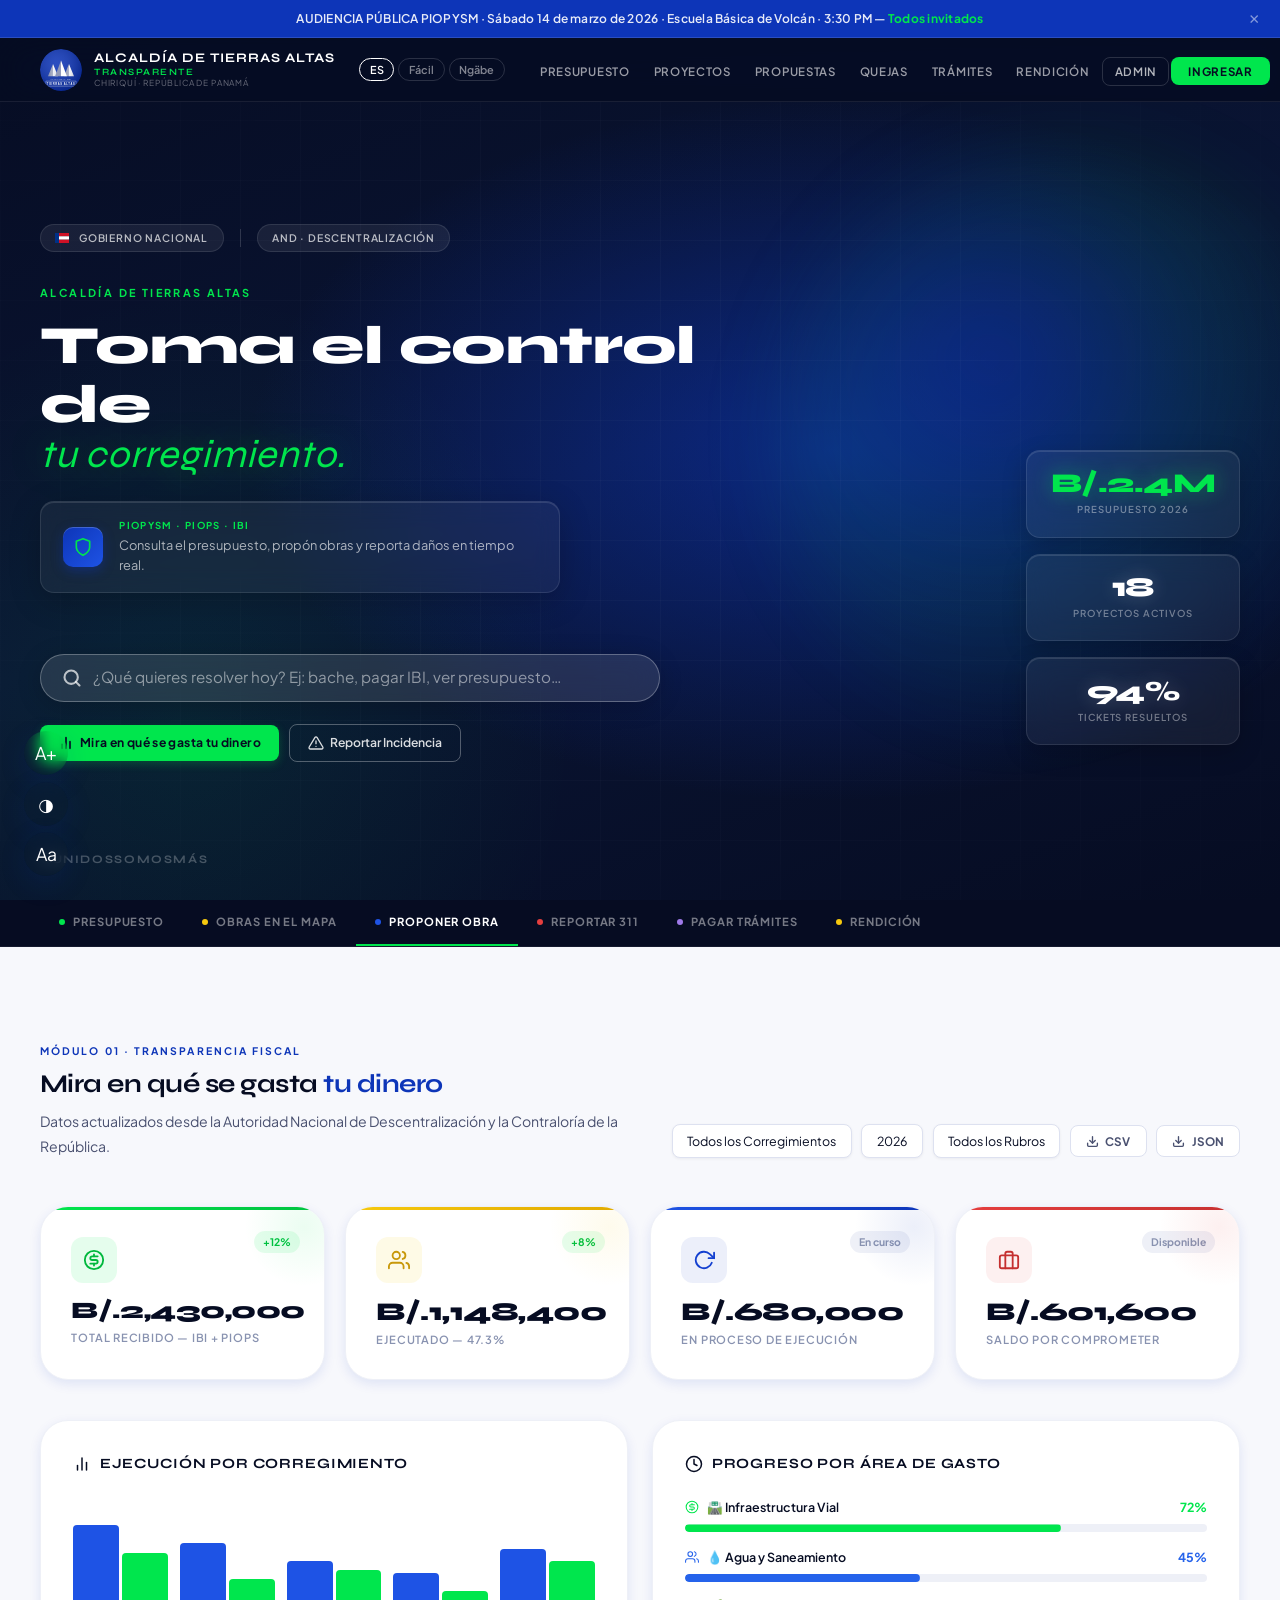
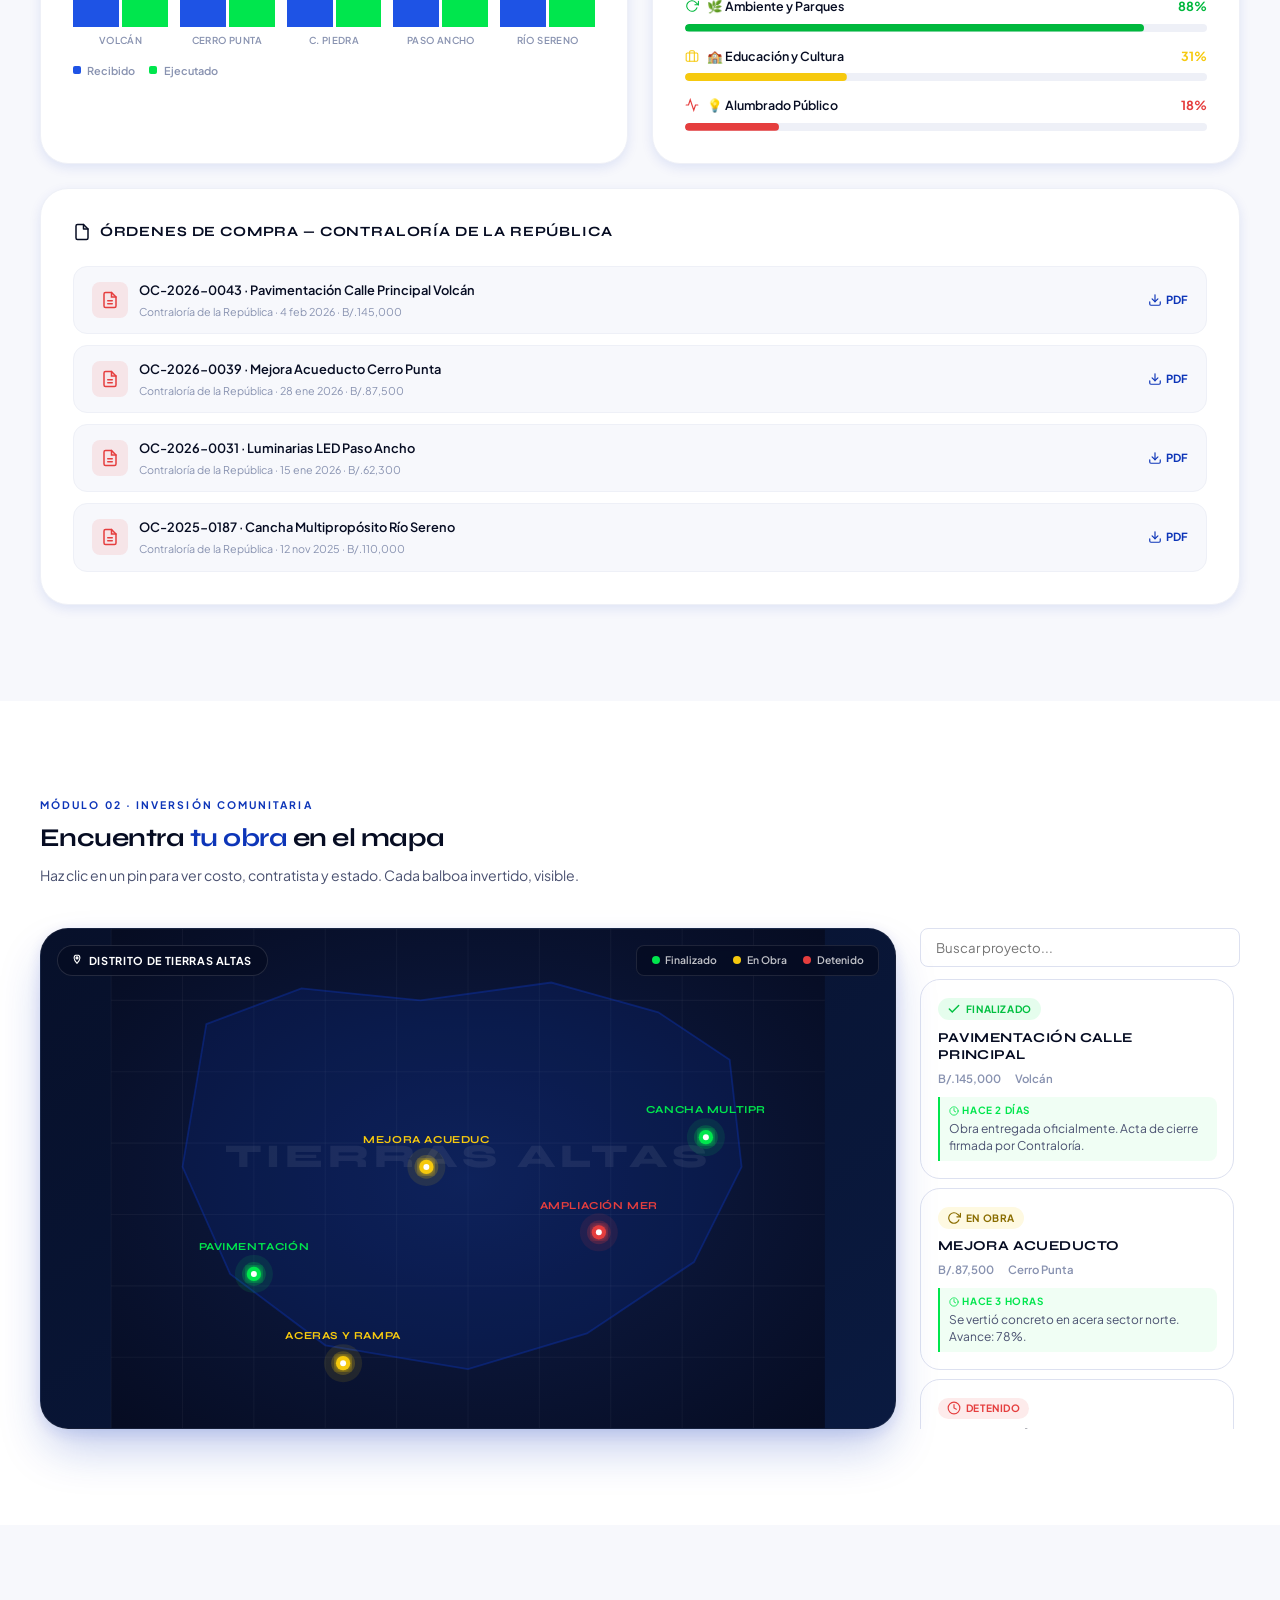
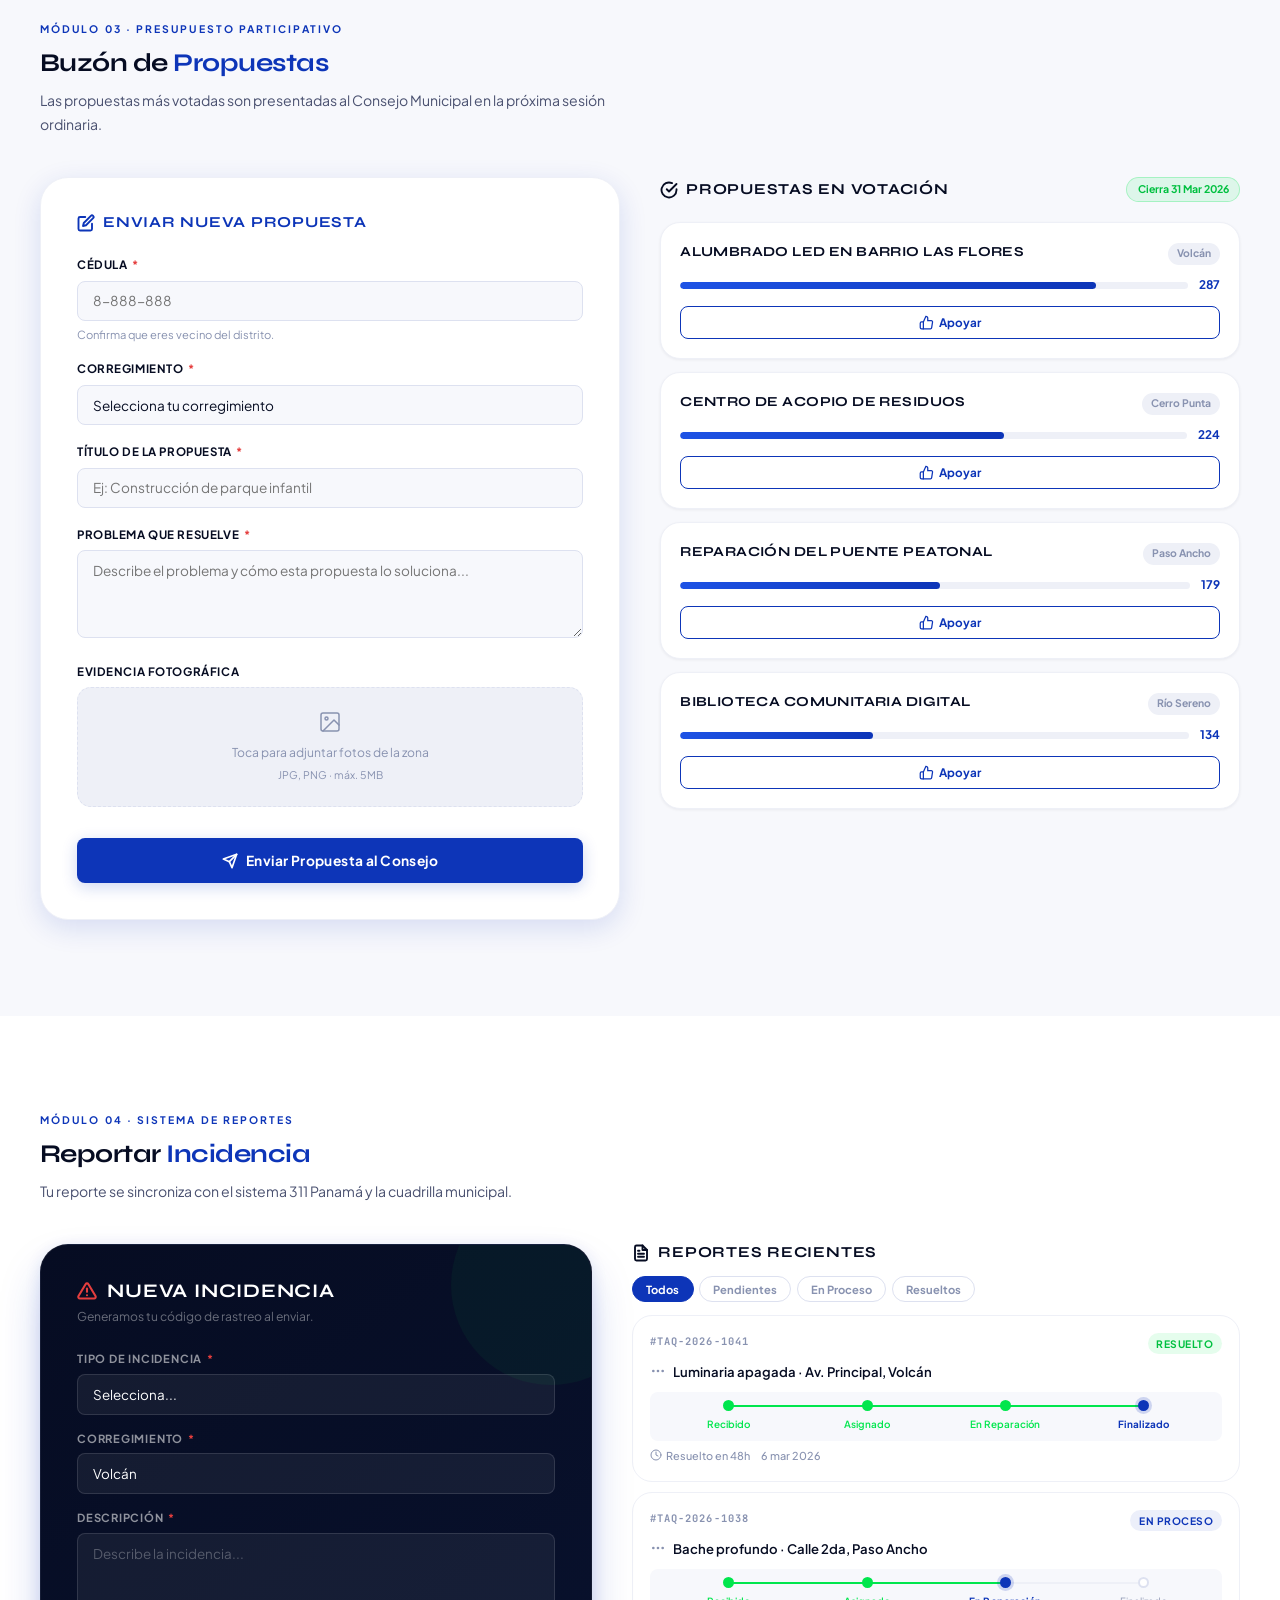
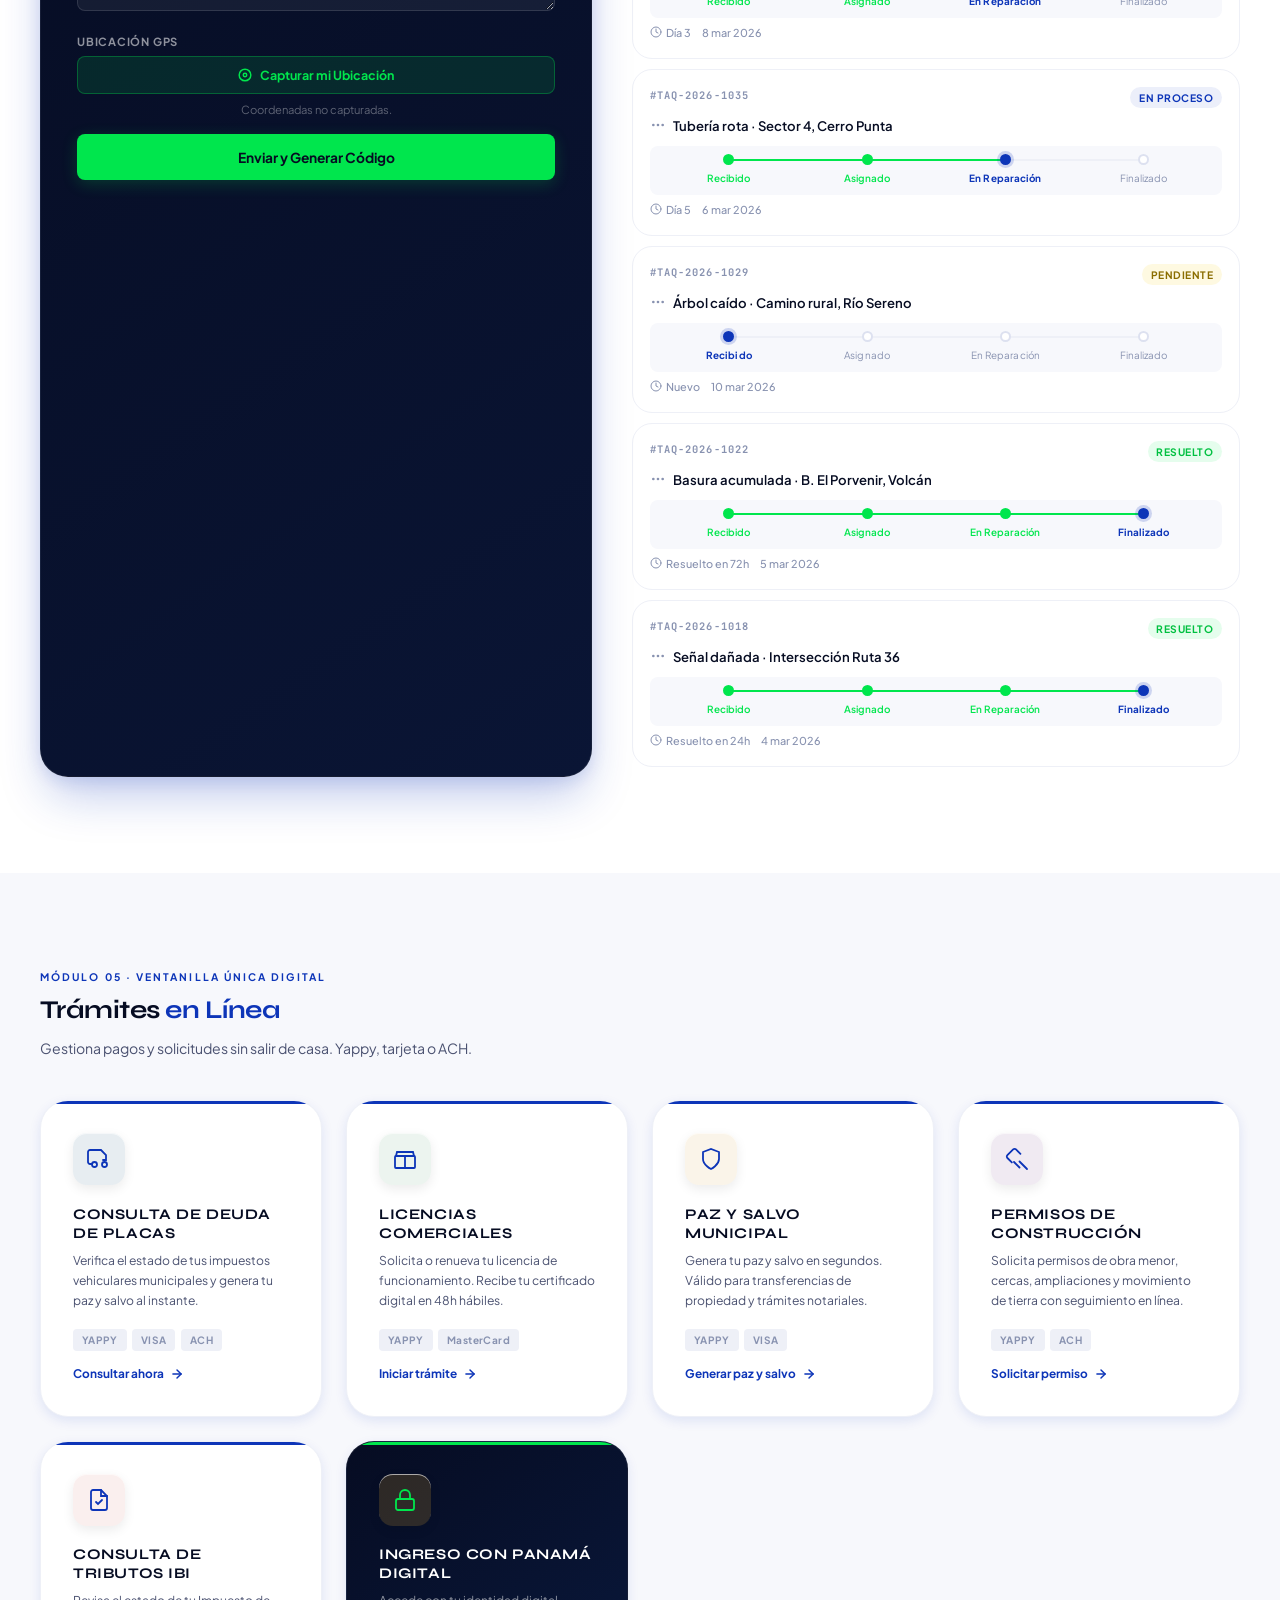
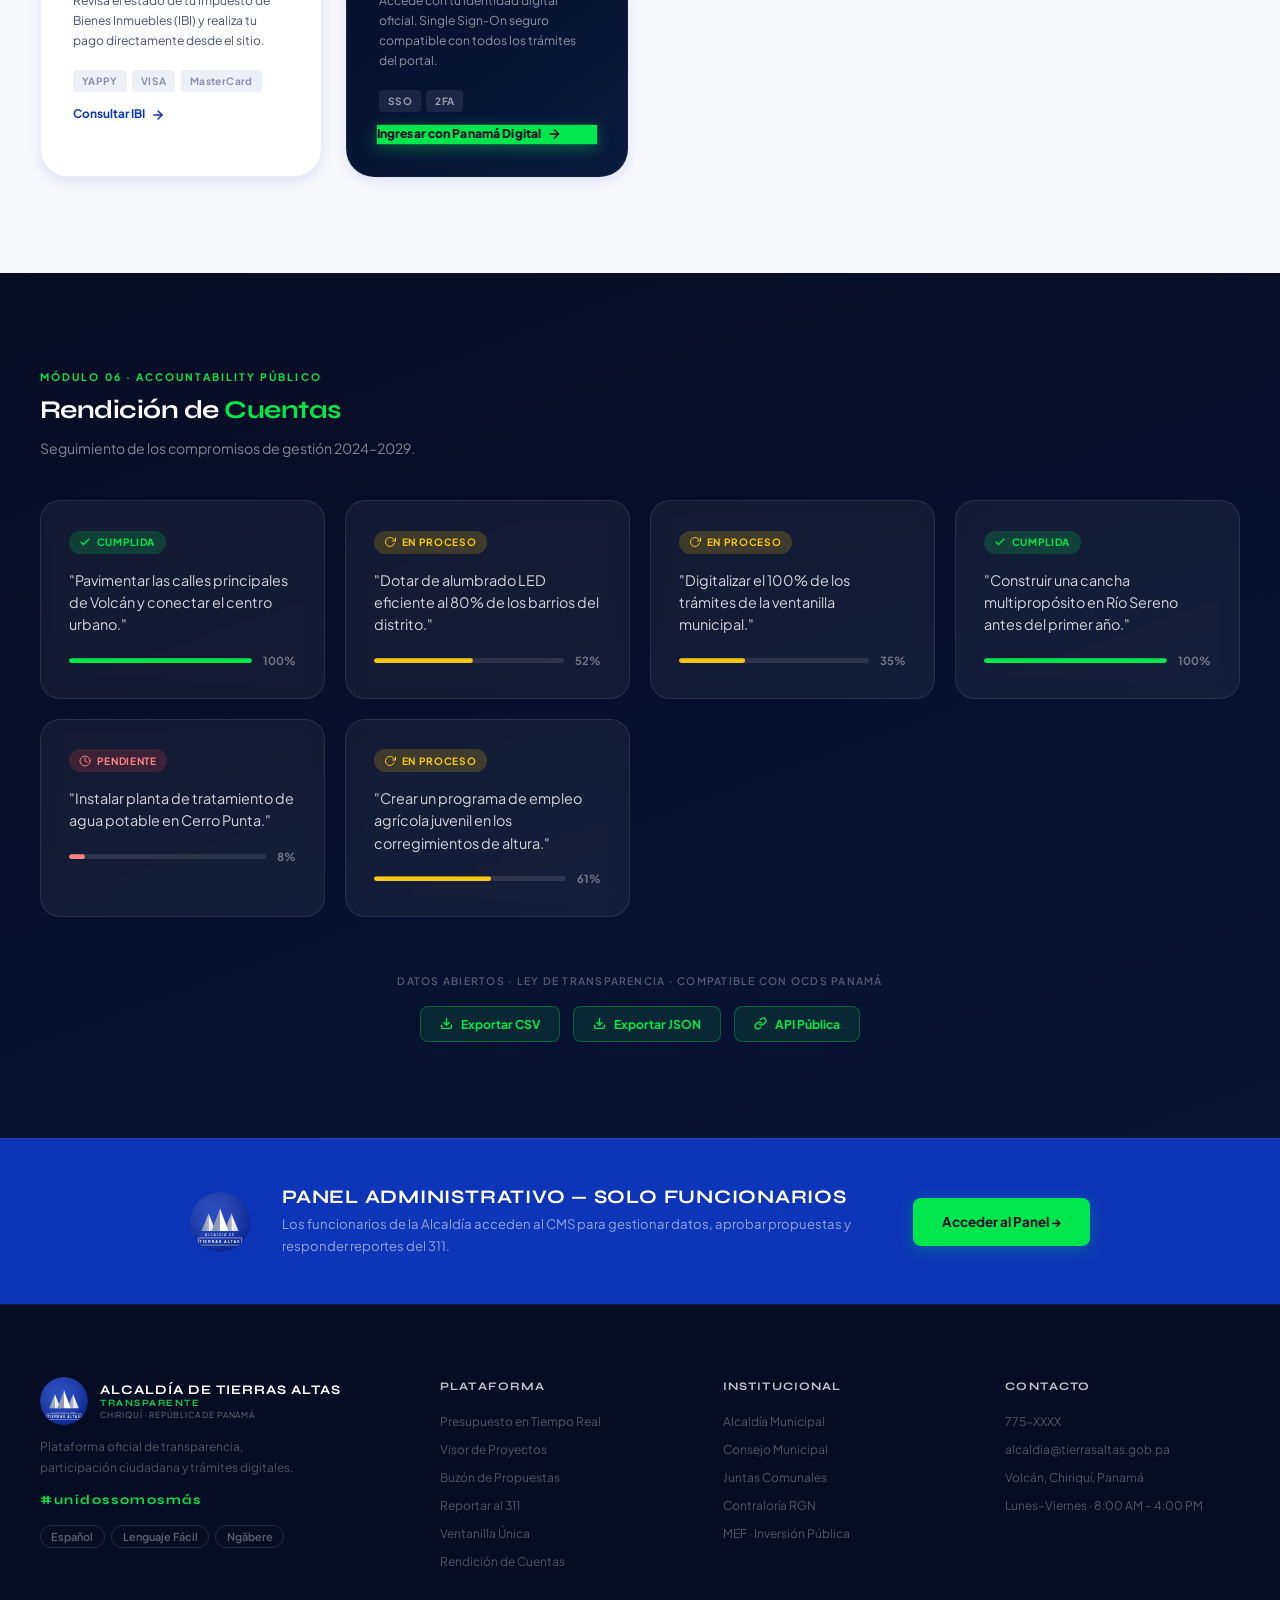
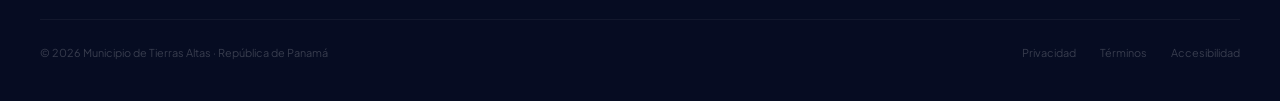
==== index.html @ 1b5d8ed8 "Add files via upload" ====
<!DOCTYPE html>
<html lang="es">
<head>
  <meta charset="UTF-8">
  <meta name="viewport" content="width=device-width, initial-scale=1.0">
  <meta name="description" content="Plataforma oficial de transparencia, participación ciudadana y trámites digitales del Municipio de Tierras Altas, Chiriquí, Panamá.">
  <meta name="theme-color" content="#0d35b8">
  <meta property="og:title" content="Alcaldía de Tierras Altas — Portal Transparente">
  <meta property="og:description" content="Fiscaliza fondos, propone obras, reporta incidencias y gestiona trámites. #unidossomosmás">
  <meta property="og:type" content="website">
  <title>Alcaldía de Tierras Altas · Portal Ciudadano — Chiriquí, Panamá</title>
  <link rel="manifest" href="manifest.json">
  <link rel="icon" href="favicon.svg" type="image/svg+xml">
  <link rel="apple-touch-icon" href="logo.svg">
  <link rel="preconnect" href="https://fonts.googleapis.com">
  <link href="https://fonts.googleapis.com/css2?family=Syne:wght@400;600;700;800&family=Plus+Jakarta+Sans:wght@300;400;500;600;700&family=JetBrains+Mono:wght@400;500&display=swap" rel="stylesheet">
  <link rel="stylesheet" href="css/base.css">
  <link rel="stylesheet" href="css/components.css">
  <link rel="stylesheet" href="css/layout.css">
  <link rel="stylesheet" href="css/accessibility.css">
</head>
<body>

  <a class="skip-link" href="#contenido-principal">Saltar al contenido principal</a>

  <!-- ALERT STRIP -->
  <div class="alert-strip" id="alertStrip" role="alert" aria-live="polite">
    <span>AUDIENCIA PÚBLICA PIOPYSM · Sábado 14 de marzo de 2026 · Escuela Básica de Volcán · 3:30 PM — <strong>Todos invitados</strong></span>
    <button class="alert-close" id="btnAlertClose" aria-label="Cerrar aviso">✕</button>
  </div>

  <!-- NAV -->
  <nav class="nav-principal" role="navigation" aria-label="Navegación principal">
    <a class="nav-logo" href="#" aria-label="Alcaldía de Tierras Altas — Inicio">
      <img src="logo.svg" alt="" width="42" height="42" class="logo-img" aria-hidden="true">
      <div class="nav-nombre">
        Alcaldía de Tierras Altas
        <em>Transparente</em>
        <span>Chiriquí · República de Panamá</span>
      </div>
    </a>

    <div class="lang-selector" role="group" aria-label="Idioma">
      <button class="lang-btn active" data-lang="es" aria-pressed="true">ES</button>
      <button class="lang-btn" data-lang="simple" aria-pressed="false">Fácil</button>
      <button class="lang-btn" data-lang="ngabe" aria-pressed="false">Ngäbe</button>
    </div>

    <ul class="nav-links" role="list">
      <li><a href="#fiscalizacion">Presupuesto</a></li>
      <li><a href="#proyectos">Proyectos</a></li>
      <li><a href="#propuestas">Propuestas</a></li>
      <li><a href="#quejas">Quejas</a></li>
      <li><a href="#tramites">Trámites</a></li>
      <li><a href="#rendicion">Rendición</a></li>
      <li><a href="admin/index.html" class="nav-admin" target="_blank">Admin</a></li>
      <li><a href="#" class="nav-cta" id="btnOpenLogin">Ingresar</a></li>
    </ul>

    <button class="nav-hamburger" id="btnHamburger" aria-label="Menú" aria-expanded="false">
      <span></span><span></span><span></span>
    </button>
  </nav>

  <!-- MOBILE MENU -->
  <div class="mobile-menu" id="mobileMenu" aria-hidden="true">
    <a href="#fiscalizacion" class="mobile-menu-link">Presupuesto</a>
    <a href="#proyectos" class="mobile-menu-link">Proyectos</a>
    <a href="#propuestas" class="mobile-menu-link">Propuestas</a>
    <a href="#quejas" class="mobile-menu-link">Quejas 311</a>
    <a href="#tramites" class="mobile-menu-link">Trámites</a>
    <a href="#rendicion" class="mobile-menu-link">Rendición</a>
    <a href="admin/index.html" target="_blank">Panel Admin</a>
    <div class="mobile-lang">
      <button data-lang="es">Español</button>
      <button data-lang="simple">Fácil</button>
      <button data-lang="ngabe">Ngäbere</button>
    </div>
  </div>

  <!-- HERO -->
  <section class="hero" id="inicio" aria-labelledby="hero-titulo">
    <div class="hero-bg-gradient" aria-hidden="true"></div>
    <div class="hero-orb" aria-hidden="true"></div>
    <div class="hero-grid-lines" aria-hidden="true"></div>

    <div class="hero-content" id="contenido-principal">
      <!-- Institutional chips -->
      <div class="hero-inst-bar" aria-label="Identificación institucional">
        <div class="inst-chip">
          <svg width="14" height="10" viewBox="0 0 14 10" aria-hidden="true">
            <rect width="14" height="3.3" fill="#CE1126"/>
            <rect y="3.3" width="14" height="3.4" fill="#fff"/>
            <rect y="6.7" width="14" height="3.3" fill="#CE1126"/>
            <rect width="4" height="10" fill="#003087"/>
          </svg>
          Gobierno Nacional
        </div>
        <div class="inst-sep" aria-hidden="true"></div>
        <div class="inst-chip">AND · Descentralización</div>
      </div>

      <div class="hero-eyebrow" data-i18n="badge">Alcaldía de Tierras Altas</div>

      <h1 id="hero-titulo">
        Toma el control de
        <span class="line-accent" data-i18n="hero_title_2">tu corregimiento.</span>
      </h1>

      <!-- PIOPYSM badge 3D -->
      <div class="hero-badge-box">
        <div class="badge-icon-3d" aria-hidden="true">
          <svg width="20" height="20" viewBox="0 0 24 24" fill="none" stroke="#00e64d" stroke-width="2" stroke-linecap="round" stroke-linejoin="round">
            <path d="M12 22s8-4 8-10V5l-8-3-8 3v7c0 6 8 10 8 10z"/>
          </svg>
        </div>
        <div>
          <div class="badge-text-label">PIOPYSM · PIOPS · IBI</div>
          <div class="badge-text-desc" data-i18n="hero_sub">Consulta el presupuesto, propón obras y reporta daños en tiempo real.</div>
        </div>
      </div>

      <!-- BUSCADOR CENTRAL -->
      <div class="hero-search-wrap" role="search" aria-label="Buscador de módulos">
        <div class="hero-search-box">
          <svg class="hero-search-icon" width="18" height="18" viewBox="0 0 24 24" fill="none" stroke="currentColor" stroke-width="2.5" stroke-linecap="round" stroke-linejoin="round" aria-hidden="true"><circle cx="11" cy="11" r="8"/><line x1="21" y1="21" x2="16.65" y2="16.65"/></svg>
          <input
            type="search"
            id="heroSearch"
            id="heroSearchInput"
            class="hero-search-input"
            placeholder="¿Qué quieres resolver hoy? Ej: bache, pagar IBI, ver presupuesto…"
            aria-label="Buscar módulo"
            autocomplete="off"
          >
          <button class="hero-search-clear" id="heroSearchClear" aria-label="Limpiar búsqueda" hidden>✕</button>
        </div>
        <div class="hero-search-results" id="heroSearchResults" role="listbox" aria-label="Resultados" hidden></div>
      </div>

      <div class="hero-actions">
        <a href="#fiscalizacion" class="btn-primary">
          <svg width="16" height="16" viewBox="0 0 24 24" fill="none" stroke="currentColor" stroke-width="2.5" stroke-linecap="round" stroke-linejoin="round" aria-hidden="true"><line x1="18" y1="20" x2="18" y2="10"/><line x1="12" y1="20" x2="12" y2="4"/><line x1="6" y1="20" x2="6" y2="14"/></svg>
          <span data-i18n="hero_btn1">Mira en qué se gasta tu dinero</span>
        </a>
        <a href="#quejas" class="btn-ghost">
          <svg width="16" height="16" viewBox="0 0 24 24" fill="none" stroke="currentColor" stroke-width="2" stroke-linecap="round" stroke-linejoin="round" aria-hidden="true"><path d="M10.29 3.86L1.82 18a2 2 0 001.71 3h16.94a2 2 0 001.71-3L13.71 3.86a2 2 0 00-3.42 0z"/><line x1="12" y1="9" x2="12" y2="13"/><line x1="12" y1="17" x2="12.01" y2="17"/></svg>
          <span data-i18n="hero_btn2">Reportar Incidencia</span>
        </a>
      </div>
    </div>

    <!-- 3D Stats -->
    <div class="hero-stats" aria-label="Estadísticas">
      <div class="stat-card">
        <span class="stat-num green" aria-label="Presupuesto 2026">B/.2.4M</span>
        <div class="stat-label" data-i18n="stat1">Presupuesto 2026</div>
      </div>
      <div class="stat-card">
        <span class="stat-num" aria-label="18 proyectos activos">18</span>
        <div class="stat-label" data-i18n="stat2">Proyectos Activos</div>
      </div>
      <div class="stat-card">
        <span class="stat-num" aria-label="94% tickets resueltos">94%</span>
        <div class="stat-label" data-i18n="stat3">Tickets Resueltos</div>
      </div>
    </div>

    <div class="hero-hashtag" aria-hidden="true">#unidossomosmás</div>
  </section>

  <!-- MÓDULOS NAV -->
  <nav class="modulos-nav" id="modulosNav" aria-label="Módulos">
    <a class="mod-tab active" href="#fiscalizacion" data-section="fiscalizacion">
      <span class="mod-dot" style="background:#00e64d" aria-hidden="true"></span>
      <span data-i18n="mod1">Presupuesto</span>
    </a>
    <a class="mod-tab" href="#proyectos" data-section="proyectos">
      <span class="mod-dot" style="background:#f6c90e" aria-hidden="true"></span>
      <span data-i18n="mod2">Obras en el Mapa</span>
    </a>
    <a class="mod-tab" href="#propuestas" data-section="propuestas">
      <span class="mod-dot" style="background:#1e53e5" aria-hidden="true"></span>
      <span data-i18n="mod3">Proponer Obra</span>
    </a>
    <a class="mod-tab" href="#quejas" data-section="quejas">
      <span class="mod-dot" style="background:#e53e3e" aria-hidden="true"></span>
      <span data-i18n="mod4">Reportar 311</span>
    </a>
    <a class="mod-tab" href="#tramites" data-section="tramites">
      <span class="mod-dot" style="background:#9f7aea" aria-hidden="true"></span>
      <span data-i18n="mod5">Pagar Trámites</span>
    </a>
    <a class="mod-tab" href="#rendicion" data-section="rendicion">
      <span class="mod-dot" style="background:#f6c90e" aria-hidden="true"></span>
      <span data-i18n="mod6">Rendición</span>
    </a>
  </nav>

  <main role="main">

  <!-- MÓDULO 1 · FISCALIZACIÓN -->
  <section id="fiscalizacion" class="section-module" aria-labelledby="fiscal-titulo">
    <div class="section-header-row">
      <div>
        <span class="section-eyebrow">Módulo 01 · Transparencia Fiscal</span>
        <h2 class="section-title" id="fiscal-titulo">Mira en qué se gasta <em>tu dinero</em></h2>
        <p class="section-sub" data-i18n="fiscal_sub">Datos actualizados desde la Autoridad Nacional de Descentralización y la Contraloría de la República.</p>
      </div>
      <div class="filter-bar" role="group" aria-label="Filtros">
        <select class="filter-select" id="filtro-correg" id="filtro-correg-select" aria-label="Corregimiento">
          <option value="todos">Todos los Corregimientos</option>
          <option value="volcan">Volcán</option>
          <option value="cerropunta">Cerro Punta</option>
          <option value="cuestapiedra">Cuesta de Piedra</option>
          <option value="pasoancho">Paso Ancho</option>
          <option value="riosereno">Río Sereno</option>
        </select>
        <select class="filter-select" id="filtro-year" id="filtro-year-select" aria-label="Año">
          <option>2026</option><option>2025</option><option>2024</option>
        </select>
        <select class="filter-select" id="filtro-rubro" id="filtro-rubro-select" aria-label="Rubro">
          <option value="todos">Todos los Rubros</option>
          <option value="ibi">IBI</option>
          <option value="piops">PIOPS</option>
          <option value="propios">Fondos Propios</option>
        </select>
        <button class="btn-export" id="btnExportCsv" aria-label="Exportar CSV">
          <svg width="13" height="13" viewBox="0 0 24 24" fill="none" stroke="currentColor" stroke-width="2.5" stroke-linecap="round" stroke-linejoin="round" aria-hidden="true"><path d="M21 15v4a2 2 0 01-2 2H5a2 2 0 01-2-2v-4"/><polyline points="7 10 12 15 17 10"/><line x1="12" y1="15" x2="12" y2="3"/></svg>
          CSV
        </button>
        <button class="btn-export" id="btnExportJson" aria-label="Exportar JSON">
          <svg width="13" height="13" viewBox="0 0 24 24" fill="none" stroke="currentColor" stroke-width="2.5" stroke-linecap="round" stroke-linejoin="round" aria-hidden="true"><path d="M21 15v4a2 2 0 01-2 2H5a2 2 0 01-2-2v-4"/><polyline points="7 10 12 15 17 10"/><line x1="12" y1="15" x2="12" y2="3"/></svg>
          JSON
        </button>
      </div>
    </div>

    <!-- KPIs -->
    <div class="kpi-grid" id="kpiGrid" role="list" aria-label="Indicadores de presupuesto">
      <div class="kpi-card verde" role="listitem">
        <div class="kpi-change up" aria-label="Incremento 12%">+12%</div>
        <div class="kpi-icon-wrap" aria-hidden="true">
          <svg viewBox="0 0 24 24" fill="none" stroke="#00b83d" stroke-width="2" stroke-linecap="round" stroke-linejoin="round"><circle cx="12" cy="12" r="10"/><path d="M16 8h-6a2 2 0 000 4h4a2 2 0 010 4H8"/><path d="M12 6v2m0 8v2"/></svg>
        </div>
        <div class="kpi-value" id="kpi-recibido">B/.2,430,000</div>
        <div class="kpi-label" data-i18n="kpi1">Total Recibido — IBI + PIOPS</div>
      </div>
      <div class="kpi-card oro" role="listitem">
        <div class="kpi-change up">+8%</div>
        <div class="kpi-icon-wrap" aria-hidden="true">
          <svg viewBox="0 0 24 24" fill="none" stroke="#c8980a" stroke-width="2" stroke-linecap="round" stroke-linejoin="round"><path d="M17 21v-2a4 4 0 00-4-4H5a4 4 0 00-4 4v2"/><circle cx="9" cy="7" r="4"/><path d="M23 21v-2a4 4 0 00-3-3.87"/><path d="M16 3.13a4 4 0 010 7.75"/></svg>
        </div>
        <div class="kpi-value" id="kpi-ejecutado">B/.1,148,400</div>
        <div class="kpi-label" data-i18n="kpi2">Ejecutado — 47.3%</div>
      </div>
      <div class="kpi-card cielo" role="listitem">
        <div class="kpi-change neutral">En curso</div>
        <div class="kpi-icon-wrap" aria-hidden="true">
          <svg viewBox="0 0 24 24" fill="none" stroke="#1440d0" stroke-width="2" stroke-linecap="round" stroke-linejoin="round"><polyline points="23 4 23 10 17 10"/><path d="M20.49 15a9 9 0 11-2.12-9.36L23 10"/></svg>
        </div>
        <div class="kpi-value" id="kpi-proceso">B/.680,000</div>
        <div class="kpi-label" data-i18n="kpi3">En Proceso de Ejecución</div>
      </div>
      <div class="kpi-card rojo" role="listitem">
        <div class="kpi-change neutral">Disponible</div>
        <div class="kpi-icon-wrap" aria-hidden="true">
          <svg viewBox="0 0 24 24" fill="none" stroke="#c53030" stroke-width="2" stroke-linecap="round" stroke-linejoin="round"><rect x="2" y="7" width="20" height="14" rx="2"/><path d="M16 21V5a2 2 0 00-2-2h-4a2 2 0 00-2 2v16"/></svg>
        </div>
        <div class="kpi-value" id="kpi-saldo">B/.601,600</div>
        <div class="kpi-label" data-i18n="kpi4">Saldo por Comprometer</div>
      </div>
    </div>

    <!-- Charts -->
    <div class="charts-row">
      <div class="chart-card">
        <div class="chart-title">
          <svg viewBox="0 0 24 24" fill="none" stroke="currentColor" stroke-width="2" stroke-linecap="round" stroke-linejoin="round" aria-hidden="true"><line x1="18" y1="20" x2="18" y2="10"/><line x1="12" y1="20" x2="12" y2="4"/><line x1="6" y1="20" x2="6" y2="14"/></svg>
          Ejecución por Corregimiento
        </div>
        <div class="bar-chart" id="barChart" role="img" aria-label="Gráfico de barras por corregimiento"></div>
        <div class="bar-legend" aria-hidden="true">
          <div class="legend-item"><div class="legend-dot" style="background:var(--azul-light)"></div>Recibido</div>
          <div class="legend-item"><div class="legend-dot" style="background:var(--verde)"></div>Ejecutado</div>
        </div>
      </div>
      <div class="chart-card">
        <div class="chart-title">
          <svg viewBox="0 0 24 24" fill="none" stroke="currentColor" stroke-width="2" stroke-linecap="round" stroke-linejoin="round" aria-hidden="true"><circle cx="12" cy="12" r="10"/><polyline points="12 6 12 12 16 14"/></svg>
          Progreso por Área de Gasto
        </div>
        <div class="progress-section" id="progressSection" role="list" aria-label="Progreso por área"></div>
      </div>
    </div>

    <!-- Docs -->
    <div class="chart-card">
      <div class="chart-title">
        <svg viewBox="0 0 24 24" fill="none" stroke="currentColor" stroke-width="2" stroke-linecap="round" stroke-linejoin="round" aria-hidden="true"><path d="M14 2H6a2 2 0 00-2 2v16a2 2 0 002 2h12a2 2 0 002-2V8z"/><polyline points="14 2 14 8 20 8"/></svg>
        Órdenes de Compra — Contraloría de la República
      </div>
      <div class="doc-list" id="docList" role="list" aria-label="Documentos de Contraloría"></div>
    </div>
  </section>

  <!-- MÓDULO 2 · PROYECTOS -->
  <section id="proyectos" class="section-module" aria-labelledby="proyectos-titulo">
    <span class="section-eyebrow">Módulo 02 · Inversión Comunitaria</span>
    <h2 class="section-title" id="proyectos-titulo">Encuentra <em>tu obra</em> en el mapa</h2>
    <p class="section-sub" data-i18n="proyectos_sub">Haz clic en un pin para ver costo, contratista y estado. Cada balboa invertido, visible.</p>
    <div class="mapa-layout">
      <div class="mapa-container" role="img" aria-label="Mapa interactivo de proyectos">
        <div class="mapa-topbar">
          <div class="mapa-badge">
            <svg width="10" height="12" viewBox="0 0 24 28" fill="none" stroke="currentColor" stroke-width="2.5" aria-hidden="true"><path d="M12 2C8.13 2 5 5.13 5 9c0 5.25 7 13 7 13s7-7.75 7-13c0-3.87-3.13-7-7-7z"/><circle cx="12" cy="9" r="2.5" fill="currentColor"/></svg>
            Distrito de Tierras Altas
          </div>
          <div class="mapa-leyenda" aria-label="Leyenda">
            <div class="leyenda-dot"><div class="leyenda-circle" style="background:#00e64d"></div>Finalizado</div>
            <div class="leyenda-dot"><div class="leyenda-circle" style="background:#f6c90e"></div>En Obra</div>
            <div class="leyenda-dot"><div class="leyenda-circle" style="background:#e53e3e"></div>Detenido</div>
          </div>
        </div>
        <svg class="mapa-svg" id="mapaSVG" viewBox="0 0 600 420" xmlns="http://www.w3.org/2000/svg" role="presentation"></svg>
        <div class="mapa-info-banner" id="mapaInfoBanner" role="region" aria-live="polite" aria-label="Proyecto seleccionado">
          <div class="info-titulo" id="mapaInfoTitulo">Selecciona un proyecto</div>
          <div class="info-grid">
            <div class="info-item"><div class="info-item-label">Costo Total</div><div class="info-item-value" id="mapaInfoCosto">—</div></div>
            <div class="info-item"><div class="info-item-label">Contratista</div><div class="info-item-value" id="mapaInfoEmpresa">—</div></div>
            <div class="info-item"><div class="info-item-label">N° Contrato</div><div class="info-item-value" id="mapaInfoContrato">—</div></div>
          </div>
        </div>
      </div>
      <div class="proyectos-sidebar">
        <div class="sidebar-search">
          <input type="search" id="buscarProyecto" class="search-input" placeholder="Buscar proyecto..." id="buscarProyectoInput" aria-label="Buscar proyecto">
        </div>
        <div class="proyectos-list" id="proyectosList" role="list" aria-label="Lista de proyectos"></div>
      </div>
    </div>
  </section>

  <!-- MÓDULO 3 · PROPUESTAS -->
  <section id="propuestas" class="section-module" aria-labelledby="propuestas-titulo">
    <span class="section-eyebrow">Módulo 03 · Presupuesto Participativo</span>
    <h2 class="section-title" id="propuestas-titulo">Buzón de <em>Propuestas</em></h2>
    <p class="section-sub" data-i18n="propuestas_sub">Las propuestas más votadas son presentadas al Consejo Municipal en la próxima sesión ordinaria.</p>
    <div class="propuestas-layout">
      <div class="form-section">
        <h3 class="form-title">
          <svg width="18" height="18" viewBox="0 0 24 24" fill="none" stroke="currentColor" stroke-width="2.5" stroke-linecap="round" stroke-linejoin="round" aria-hidden="true"><path d="M11 4H4a2 2 0 00-2 2v14a2 2 0 002 2h14a2 2 0 002-2v-7"/><path d="M18.5 2.5a2.121 2.121 0 013 3L12 15l-4 1 1-4 9.5-9.5z"/></svg>
          <span data-i18n="form_propuesta_title">Enviar Nueva Propuesta</span>
        </h3>
        <form id="formPropuesta" onsubmit="submitPropuesta(event)" novalidate>
          <div class="form-group">
            <label class="form-label" for="cedula-prop">Cédula <span class="required" aria-hidden="true">*</span></label>
            <input class="form-input" type="text" id="cedula-prop" placeholder="8-888-888" maxlength="12" required pattern="[0-9\-]+" aria-describedby="cedula-hint">
            <div class="form-hint" id="cedula-hint" data-i18n="cedula_hint">Confirma que eres vecino del distrito.</div>
          </div>
          <div class="form-group">
            <label class="form-label" for="correg-prop">Corregimiento <span class="required" aria-hidden="true">*</span></label>
            <select class="form-select" id="correg-prop" required>
              <option value="">Selecciona tu corregimiento</option>
              <option value="volcan">Volcán</option>
              <option value="cerropunta">Cerro Punta</option>
              <option value="cuestapiedra">Cuesta de Piedra</option>
              <option value="pasoancho">Paso Ancho</option>
              <option value="riosereno">Río Sereno</option>
              <option value="nuevacalifornia">Nueva California</option>
            </select>
          </div>
          <div class="form-group">
            <label class="form-label" for="titulo-prop">Título de la Propuesta <span class="required" aria-hidden="true">*</span></label>
            <input class="form-input" type="text" id="titulo-prop" placeholder="Ej: Construcción de parque infantil" required maxlength="120">
          </div>
          <div class="form-group">
            <label class="form-label" for="desc-prop">Problema que Resuelve <span class="required" aria-hidden="true">*</span></label>
            <textarea class="form-textarea" id="desc-prop" placeholder="Describe el problema y cómo esta propuesta lo soluciona..." required minlength="50"></textarea>
          </div>
          <div class="form-group">
            <label class="form-label">Evidencia Fotográfica</label>
            <div class="upload-zone" id="uploadZone" role="button" tabindex="0" aria-label="Adjuntar fotos">
              <svg width="24" height="24" viewBox="0 0 24 24" fill="none" stroke="#8892b0" stroke-width="1.5" stroke-linecap="round" stroke-linejoin="round" aria-hidden="true" style="margin:0 auto .5rem"><rect x="3" y="3" width="18" height="18" rx="2"/><circle cx="8.5" cy="8.5" r="1.5"/><polyline points="21 15 16 10 5 21"/></svg>
              <p data-i18n="upload_hint">Toca para adjuntar fotos de la zona</p>
              <p class="upload-sub">JPG, PNG · máx. 5MB</p>
            </div>
            <input type="file" id="foto-prop" accept="image/*" multiple style="display:none" id="foto-prop-input">
            <div id="preview-fotos" class="preview-fotos"></div>
          </div>
          <div class="form-error" id="error-propuesta" role="alert" aria-live="assertive"></div>
          <button type="submit" class="btn-submit">
            <svg width="16" height="16" viewBox="0 0 24 24" fill="none" stroke="currentColor" stroke-width="2.5" stroke-linecap="round" stroke-linejoin="round" aria-hidden="true"><line x1="22" y1="2" x2="11" y2="13"/><polygon points="22 2 15 22 11 13 2 9 22 2"/></svg>
            <span data-i18n="btn_enviar_propuesta">Enviar Propuesta al Consejo</span>
          </button>
        </form>
      </div>
      <div class="votacion-section">
        <div class="votacion-header">
          <h3 class="votacion-title">
            <svg width="18" height="18" viewBox="0 0 24 24" fill="none" stroke="currentColor" stroke-width="2.5" stroke-linecap="round" stroke-linejoin="round" aria-hidden="true"><path d="M22 11.08V12a10 10 0 11-5.93-9.14"/><polyline points="22 4 12 14.01 9 11.01"/></svg>
            <span data-i18n="votacion_title">Propuestas en Votación</span>
          </h3>
          <span class="votacion-badge">Cierra 31 Mar 2026</span>
        </div>
        <div class="voto-cards" id="votoCards" role="list" aria-label="Propuestas en votación"></div>
      </div>
    </div>
  </section>

  <!-- MÓDULO 4 · QUEJAS 311 -->
  <section id="quejas" class="section-module" aria-labelledby="quejas-titulo">
    <span class="section-eyebrow">Módulo 04 · Sistema de Reportes</span>
    <h2 class="section-title" id="quejas-titulo">Reportar <em>Incidencia</em></h2>
    <p class="section-sub" data-i18n="quejas_sub">Tu reporte se sincroniza con el sistema 311 Panamá y la cuadrilla municipal.</p>
    <div class="quejas-layout">
      <div class="ticket-form-wrap">
        <h3 class="ticket-form-title">
          <svg width="20" height="20" viewBox="0 0 24 24" fill="none" stroke="#e53e3e" stroke-width="2.5" stroke-linecap="round" stroke-linejoin="round" aria-hidden="true"><path d="M10.29 3.86L1.82 18a2 2 0 001.71 3h16.94a2 2 0 001.71-3L13.71 3.86a2 2 0 00-3.42 0z"/><line x1="12" y1="9" x2="12" y2="13"/><line x1="12" y1="17" x2="12.01" y2="17"/></svg>
          <span data-i18n="ticket_title">Nueva Incidencia</span>
        </h3>
        <p class="ticket-form-sub" data-i18n="ticket_sub">Generamos tu código de rastreo al enviar.</p>
        <form id="formQueja" onsubmit="submitQueja(event)" novalidate>
          <div class="ticket-form-group">
            <label class="ticket-label" for="tipo-queja">Tipo de Incidencia <span class="required">*</span></label>
            <select class="ticket-select" id="tipo-queja" required>
              <option value="">Selecciona...</option>
              <option value="luminaria">Luminaria dañada o apagada</option>
              <option value="bache">Bache o daño en calle</option>
              <option value="agua">Falta de agua / tubería rota</option>
              <option value="arbol">Árbol caído / riesgo vial</option>
              <option value="basura">Basura acumulada</option>
              <option value="senal">Señal de tráfico dañada</option>
              <option value="obra">Obra pública abandonada</option>
              <option value="otro">Otro</option>
            </select>
          </div>
          <div class="ticket-form-group">
            <label class="ticket-label" for="correg-queja">Corregimiento <span class="required">*</span></label>
            <select class="ticket-select" id="correg-queja" required>
              <option value="volcan">Volcán</option>
              <option value="cerropunta">Cerro Punta</option>
              <option value="cuestapiedra">Cuesta de Piedra</option>
              <option value="pasoancho">Paso Ancho</option>
              <option value="riosereno">Río Sereno</option>
            </select>
          </div>
          <div class="ticket-form-group">
            <label class="ticket-label" for="desc-queja">Descripción <span class="required">*</span></label>
            <textarea class="ticket-textarea" id="desc-queja" placeholder="Describe la incidencia..." required minlength="20"></textarea>
          </div>
          <div class="ticket-form-group">
            <label class="ticket-label">Ubicación GPS</label>
            <button type="button" class="geo-btn" id="btnCaptureGeo" aria-label="Capturar ubicación">
              <svg width="14" height="14" viewBox="0 0 24 24" fill="none" stroke="currentColor" stroke-width="2.5" stroke-linecap="round" stroke-linejoin="round" aria-hidden="true"><circle cx="12" cy="12" r="10"/><circle cx="12" cy="12" r="3"/></svg>
              <span data-i18n="geo_btn">Capturar mi Ubicación</span>
            </button>
            <div class="geo-status" id="geoStatus" aria-live="polite" data-i18n="geo_pending">Coordenadas no capturadas.</div>
            <input type="hidden" id="geo-lat"><input type="hidden" id="geo-lng">
          </div>
          <div class="form-error" id="error-queja" role="alert" aria-live="assertive"></div>
          <button type="submit" class="btn-ticket">
            <span data-i18n="btn_ticket">Enviar y Generar Código</span>
          </button>
        </form>
      </div>
      <div class="tickets-historial">
        <h3 class="historial-title">
          <svg width="18" height="18" viewBox="0 0 24 24" fill="none" stroke="currentColor" stroke-width="2.5" stroke-linecap="round" stroke-linejoin="round" aria-hidden="true"><path d="M14 2H6a2 2 0 00-2 2v16a2 2 0 002 2h12a2 2 0 002-2V8z"/><polyline points="14 2 14 8 20 8"/><line x1="16" y1="13" x2="8" y2="13"/><line x1="16" y1="17" x2="8" y2="17"/><polyline points="10 9 9 9 8 9"/></svg>
          <span data-i18n="historial_title">Reportes Recientes</span>
        </h3>
        <div class="ticket-filtros" role="group" aria-label="Filtrar reportes">
          <button class="filtro-btn active" data-filter="todos">Todos</button>
          <button class="filtro-btn" data-filter="abierto">Pendientes</button>
          <button class="filtro-btn" data-filter="proceso">En Proceso</button>
          <button class="filtro-btn" data-filter="resuelto">Resueltos</button>
        </div>
        <div class="ticket-items" id="ticketItems" role="list" aria-label="Lista de reportes"></div>
      </div>
    </div>
  </section>

  <!-- MÓDULO 5 · TRÁMITES -->
  <section id="tramites" class="section-module" aria-labelledby="tramites-titulo">
    <span class="section-eyebrow">Módulo 05 · Ventanilla Única Digital</span>
    <h2 class="section-title" id="tramites-titulo">Trámites <em>en Línea</em></h2>
    <p class="section-sub" data-i18n="tramites_sub">Gestiona pagos y solicitudes sin salir de casa. Yappy, tarjeta o ACH.</p>
    <div class="tramites-grid" id="tramitesGrid" role="list" aria-label="Servicios en línea"></div>
  </section>

  <!-- MÓDULO 6 · RENDICIÓN -->
  <section id="rendicion" class="section-module section-azul" aria-labelledby="rendicion-titulo">
    <span class="section-eyebrow">Módulo 06 · Accountability Público</span>
    <h2 class="section-title" id="rendicion-titulo">Rendición de <em>Cuentas</em></h2>
    <p class="section-sub" data-i18n="rendicion_sub">Seguimiento de los compromisos de gestión 2024–2029.</p>
    <div class="promesas-grid" id="promesasGrid" role="list" aria-label="Compromisos de gestión"></div>
    <div class="opendata-strip">
      <div class="opendata-label" data-i18n="opendata_label">Datos Abiertos · Ley de Transparencia · Compatible con OCDS Panamá</div>
      <div class="opendata-btns">
        <button class="btn-opendata" id="btnOpenDataCsv">
          <svg width="13" height="13" viewBox="0 0 24 24" fill="none" stroke="currentColor" stroke-width="2.5" stroke-linecap="round" stroke-linejoin="round" aria-hidden="true"><path d="M21 15v4a2 2 0 01-2 2H5a2 2 0 01-2-2v-4"/><polyline points="7 10 12 15 17 10"/><line x1="12" y1="15" x2="12" y2="3"/></svg>
          Exportar CSV
        </button>
        <button class="btn-opendata" id="btnOpenDataJson">
          <svg width="13" height="13" viewBox="0 0 24 24" fill="none" stroke="currentColor" stroke-width="2.5" stroke-linecap="round" stroke-linejoin="round" aria-hidden="true"><path d="M21 15v4a2 2 0 01-2 2H5a2 2 0 01-2-2v-4"/><polyline points="7 10 12 15 17 10"/><line x1="12" y1="15" x2="12" y2="3"/></svg>
          Exportar JSON
        </button>
        <button class="btn-opendata" id="btnShowApi">
          <svg width="13" height="13" viewBox="0 0 24 24" fill="none" stroke="currentColor" stroke-width="2.5" stroke-linecap="round" stroke-linejoin="round" aria-hidden="true"><path d="M10 13a5 5 0 007.54.54l3-3a5 5 0 00-7.07-7.07l-1.72 1.71"/><path d="M14 11a5 5 0 00-7.54-.54l-3 3a5 5 0 007.07 7.07l1.71-1.71"/></svg>
          API Pública
        </button>
      </div>
    </div>
  </section>

  </main>

  <!-- ADMIN CTA -->
  <section class="admin-cta-section" aria-labelledby="admin-cta-titulo">
    <div class="admin-cta-inner">
      <img src="logo.svg" alt="" width="60" height="60" class="logo-img admin-cta-icon" aria-hidden="true">
      <div class="admin-cta-text" style="flex:1">
        <h3 id="admin-cta-titulo">Panel Administrativo — Solo Funcionarios</h3>
        <p>Los funcionarios de la Alcaldía acceden al CMS para gestionar datos, aprobar propuestas y responder reportes del 311.</p>
      </div>
      <a href="admin/index.html" class="btn-admin-cta" target="_blank">Acceder al Panel →</a>
    </div>
  </section>

  <!-- FOOTER -->
  <footer role="contentinfo">
    <div class="footer-grid">
      <div>
        <div class="footer-logo-row">
          <img src="logo.svg" alt="Logo Alcaldía de Tierras Altas" width="48" height="48" class="logo-img">
          <div class="nav-nombre">Alcaldía de Tierras Altas<em>Transparente</em><span>Chiriquí · República de Panamá</span></div>
        </div>
        <p class="footer-tagline" data-i18n="footer_tagline">Plataforma oficial de transparencia, participación ciudadana y trámites digitales.</p>
        <div class="footer-hashtag">#unidossomosmás</div>
        <div class="footer-langs">
          <button data-lang="es" class="footer-lang-btn">Español</button>
          <button data-lang="simple" class="footer-lang-btn">Lenguaje Fácil</button>
          <button data-lang="ngabe" class="footer-lang-btn">Ngäbere</button>
        </div>
      </div>
      <div class="footer-col">
        <div class="footer-col-title">Plataforma</div>
        <ul>
          <li><a href="#fiscalizacion">Presupuesto en Tiempo Real</a></li>
          <li><a href="#proyectos">Visor de Proyectos</a></li>
          <li><a href="#propuestas">Buzón de Propuestas</a></li>
          <li><a href="#quejas">Reportar al 311</a></li>
          <li><a href="#tramites">Ventanilla Única</a></li>
          <li><a href="#rendicion">Rendición de Cuentas</a></li>
        </ul>
      </div>
      <div class="footer-col">
        <div class="footer-col-title">Institucional</div>
        <ul>
          <li><a href="#">Alcaldía Municipal</a></li>
          <li><a href="#">Consejo Municipal</a></li>
          <li><a href="#">Juntas Comunales</a></li>
          <li><a href="#">Contraloría RGN</a></li>
          <li><a href="#">MEF · Inversión Pública</a></li>
        </ul>
      </div>
      <div class="footer-col">
        <div class="footer-col-title">Contacto</div>
        <ul>
          <li><a href="tel:775XXXX">775-XXXX</a></li>
          <li><a href="mailto:alcaldia@tierrasaltas.gob.pa">alcaldia@tierrasaltas.gob.pa</a></li>
          <li><span>Volcán, Chiriquí, Panamá</span></li>
          <li><span>Lunes–Viernes · 8:00 AM – 4:00 PM</span></li>
        </ul>
      </div>
    </div>
    <div class="footer-bottom">
      <div class="footer-copy">© 2026 Municipio de Tierras Altas · República de Panamá</div>
      <div class="footer-legal">
        <a href="#">Privacidad</a>
        <a href="#">Términos</a>
        <a href="#">Accesibilidad</a>
      </div>
    </div>
  </footer>

  <!-- MODALES -->
  <div class="modal-overlay" id="ticketModal" role="dialog" aria-modal="true" aria-labelledby="modal-ticket-title" id="ticketModalOverlay">
    <div class="modal">
      <button class="modal-close" data-modal="ticketModal" class="modal-close" aria-label="Cerrar">✕</button>
      <div class="ticket-success">
        <div class="ticket-success-icon" aria-hidden="true">
          <svg viewBox="0 0 24 24" fill="none" stroke="#00e64d" stroke-width="2.5" stroke-linecap="round" stroke-linejoin="round"><polyline points="20 6 9 17 4 12"/></svg>
        </div>
        <h3 id="modal-ticket-title" data-i18n="ticket_ok_title">Reporte Enviado</h3>
        <p data-i18n="ticket_ok_sub">Tu incidencia fue registrada y se está sincronizando con el sistema 311 Panamá.</p>
        <div class="ticket-code-display">
          <small data-i18n="ticket_code_label">Tu código de rastreo</small>
          <strong id="ticketCodeDisplay">#TAQ-2026-1042</strong>
        </div>
        <button class="btn-submit" id="btnTicketModalClose" data-i18n="btn_entendido">Entendido</button>
      </div>
    </div>
  </div>

  <div class="modal-overlay" id="propuestaModal" role="dialog" aria-modal="true" aria-labelledby="modal-prop-title" id="propuestaModalOverlay">
    <div class="modal">
      <button class="modal-close" data-modal="propuestaModal" class="modal-close" aria-label="Cerrar">✕</button>
      <div class="ticket-success">
        <div class="ticket-success-icon" aria-hidden="true">
          <svg viewBox="0 0 24 24" fill="none" stroke="#00e64d" stroke-width="2.5" stroke-linecap="round" stroke-linejoin="round"><polyline points="20 6 9 17 4 12"/></svg>
        </div>
        <h3 id="modal-prop-title">Propuesta Registrada</h3>
        <p>Tu propuesta fue enviada al Consejo Municipal. Estará disponible para votación en las próximas 48 horas hábiles.</p>
        <div class="ticket-code-display">
          <small>Número de propuesta</small>
          <strong id="propuestaCodeDisplay">#PRP-2026-089</strong>
        </div>
        <button class="btn-submit" id="btnPropuestaModalClose">Entendido</button>
      </div>
    </div>
  </div>

  <div class="modal-overlay" id="loginModal" role="dialog" aria-modal="true" aria-labelledby="modal-login-title" id="loginModalOverlay">
    <div class="modal">
      <button class="modal-close" data-modal="loginModal" class="modal-close" aria-label="Cerrar">✕</button>
      <h3 id="modal-login-title" style="font-family:var(--f-display);margin-bottom:1.4rem;font-size:1.3rem;text-transform:uppercase;letter-spacing:.04em;">Ingreso Ciudadano</h3>
      <div class="login-options">
        <button class="btn-login-option" id="btnSSOLogin">
          <strong>Panamá Digital</strong>
          <span>Identidad Digital Oficial · SSO Gobierno de Panamá</span>
        </button>
        <button class="btn-login-option secondary" id="btnAdminLogin">
          <strong>Acceso de Funcionario</strong>
          <span>Panel Administrativo · Solo personal autorizado</span>
        </button>
      </div>
    </div>
  </div>

  <div class="modal-overlay" id="apiModal" role="dialog" aria-modal="true" aria-labelledby="modal-api-title" id="apiModalOverlay">
    <div class="modal" style="max-width:520px">
      <button class="modal-close" data-modal="apiModal" class="modal-close" aria-label="Cerrar">✕</button>
      <h3 id="modal-api-title" style="font-family:var(--f-display);margin-bottom:.4rem;font-size:1.2rem;text-transform:uppercase;letter-spacing:.04em;">API Pública</h3>
      <p style="font-size:.8rem;color:var(--gris-600);margin-bottom:1.4rem;">Compatible con OCDS — Open Contracting Data Standard, Panamá.</p>
      <div class="api-endpoint"><div class="api-label">Presupuesto</div><code>GET /api/v1/presupuesto?year=2026</code></div>
      <div class="api-endpoint"><div class="api-label">Proyectos</div><code>GET /api/v1/proyectos?estado=todos</code></div>
      <div class="api-endpoint"><div class="api-label">Tickets 311</div><code>GET /api/v1/tickets?estado=resuelto</code></div>
      <p style="font-size:.7rem;color:var(--gris-400);margin-top:1rem;">JSON, CSV disponibles. Sin autenticación para datos públicos.</p>
    </div>
  </div>

  <!-- A11Y -->
  <div class="a11y-panel" role="complementary" aria-label="Opciones de accesibilidad">
    <button class="a11y-btn" id="btnTextoGrande" data-tooltip="Texto grande" aria-label="Aumentar texto">A+</button>
    <button class="a11y-btn" id="btnAltoContraste" data-tooltip="Alto contraste" aria-label="Alto contraste">◑</button>
    <button class="a11y-btn" id="btnLangSimpleA11y" data-tooltip="Lenguaje fácil" aria-label="Lenguaje fácil">Aa</button>
  </div>

  <script src="api/servicios_externos.js"></script>
  <script src="js/data.js"></script>
  <script src="js/i18n.js"></script>
  <script src="js/app.js"></script>
  <script src="js/sw-register.js"></script>
</body>
</html>
---- css/base.css ----
/* ══════════════════════════════════════
   BASE.CSS v4.0 — Premium Minimal
   Alcaldía de Tierras Altas · Chiriquí
══════════════════════════════════════ */
:root {
  --azul:          #0d35b8;
  --azul-dark:     #060c22;
  --azul-mid:      #1440d0;
  --azul-light:    #1e53e5;
  --verde:         #00e64d;
  --verde-dark:    #00c040;
  --blanco:        #ffffff;
  --off-white:     #f7f8fc;
  --gris-100:      #eef0f7;
  --gris-200:      #dde1f0;
  --gris-400:      #8892b0;
  --gris-600:      #4a5170;
  --negro:         #060c22;
  --rojo:          #e53e3e;
  --oro:           #f6c90e;
  --naranja:       #f97316;

  /* 3D / depth */
  --shadow-xs:  0 1px 3px rgba(6,12,34,.06);
  --shadow-sm:  0 4px 12px rgba(13,53,184,.10);
  --shadow-md:  0 8px 28px rgba(13,53,184,.14);
  --shadow-lg:  0 20px 60px rgba(13,53,184,.18);
  --shadow-3d:  0 24px 48px -8px rgba(13,53,184,.28), 0 4px 16px rgba(13,53,184,.12);
  --shadow-green: 0 8px 32px rgba(0,230,77,.25);
  --inset:      inset 0 1px 0 rgba(255,255,255,.12);

  --r-sm: 8px;
  --r-md: 14px;
  --r-lg: 20px;
  --r-xl: 28px;
  --ease: cubic-bezier(.4,0,.2,1);
  --spring: cubic-bezier(.34,1.56,.64,1);
  --t: all .22s var(--ease);

  /* Typography */
  --f-display: 'Syne', 'Oswald', sans-serif;
  --f-body:    'Plus Jakarta Sans', system-ui, sans-serif;
  --f-mono:    'JetBrains Mono', monospace;
}

*,*::before,*::after { margin:0; padding:0; box-sizing:border-box }
html { scroll-behavior:smooth; font-size:16px; }
body {
  font-family: var(--f-body);
  background: var(--off-white);
  color: var(--negro);
  overflow-x: hidden;
  -webkit-font-smoothing: antialiased;
  line-height: 1.6;
}

/* Subtle mesh bg */
body::before {
  content: '';
  position: fixed; inset: 0; z-index: 0; pointer-events: none;
  background:
    radial-gradient(ellipse 80% 50% at 20% -10%, rgba(13,53,184,.05) 0%, transparent 60%),
    radial-gradient(ellipse 60% 40% at 80% 110%, rgba(0,230,77,.04) 0%, transparent 60%);
}

h1,h2,h3,h4 {
  font-family: var(--f-display);
  line-height: 1.05;
  color: var(--negro);
  letter-spacing: -.01em;
}
h1 { font-size: clamp(2rem, 4.2vw, 3.6rem); font-weight: 800; line-height: 1.1; }
h2 { font-size: clamp(1.35rem, 2vw, 2rem); font-weight: 700; line-height: 1.2; }
h3 { font-size: 1.15rem; font-weight: 700; }
p  { line-height: 1.72; }
a  { color: inherit; text-decoration: none; transition: var(--t); }
ul { list-style: none; }
img,svg { display: block; max-width: 100%; }
button { font-family: var(--f-body); cursor: pointer; border: none; background: none; }
input,select,textarea { font-family: var(--f-body); }

.sr-only { position:absolute; width:1px; height:1px; padding:0; margin:-1px; overflow:hidden; clip:rect(0,0,0,0); white-space:nowrap; border:0; }
.skip-link { position:absolute; top:-100%; left:1rem; z-index:10000; background:var(--azul); color:#fff; padding:.75rem 1.5rem; border-radius:var(--r-sm); font-weight:700; transition:top .2s; }
.skip-link:focus { top:1rem; outline:3px solid var(--verde); }
:focus-visible { outline:2px solid var(--azul); outline-offset:3px; border-radius:4px; }

/* Animations */
@keyframes fadeUp   { from{opacity:0;transform:translateY(20px)} to{opacity:1;transform:translateY(0)} }
@keyframes fadeIn   { from{opacity:0} to{opacity:1} }
@keyframes slideDown{ from{opacity:0;transform:translateY(-8px)} to{opacity:1;transform:translateY(0)} }
@keyframes modalIn  { from{opacity:0;transform:scale(.94) translateY(16px)} to{opacity:1;transform:scale(1) translateY(0)} }
@keyframes countUp  { from{opacity:0;transform:translateY(10px)} to{opacity:1;transform:translateY(0)} }
@keyframes shimmer  { from{background-position:-200% 0} to{background-position:200% 0} }
@keyframes pulse3d  { 0%,100%{transform:translateZ(0) scale(1)} 50%{transform:translateZ(8px) scale(1.01)} }
@keyframes rotateIn { from{opacity:0;transform:rotateY(-15deg) translateX(-20px)} to{opacity:1;transform:rotateY(0) translateX(0)} }

@media(prefers-reduced-motion:reduce){*,*::before,*::after{animation-duration:.01ms!important;transition-duration:.01ms!important}}
@media(prefers-contrast:high){:root{--azul:#0000cc;--verde:#00cc44}}
---- css/components.css ----
/* ══════════════════════════════════════
   COMPONENTS.CSS v4.0 — Premium Minimal
══════════════════════════════════════ */

/* ── BUTTONS ── */
.btn-primary {
  display:inline-flex; align-items:center; gap:.4rem;
  background:var(--verde); color:var(--negro);
  padding:.52rem 1.1rem; border-radius:var(--r-sm);
  font-weight:700; font-size:.76rem; letter-spacing:.03em;
  transition:transform .2s var(--spring), box-shadow .2s, background .2s;
  text-decoration:none; cursor:pointer; border:none;
  box-shadow:0 3px 10px rgba(0,230,77,.22);
}
.btn-primary:hover { transform:translateY(-2px); box-shadow:0 6px 20px rgba(0,230,77,.32); background:var(--verde-dark); }
.btn-primary:active { transform:translateY(0); }

.btn-ghost {
  display:inline-flex; align-items:center; gap:.4rem;
  border:1.5px solid rgba(255,255,255,.3); color:rgba(255,255,255,.85);
  padding:.52rem 1.1rem; border-radius:var(--r-sm);
  font-weight:600; font-size:.76rem; transition:var(--t);
  background:transparent; cursor:pointer; text-decoration:none;
}
.btn-ghost:hover { border-color:#fff; color:#fff; background:rgba(255,255,255,.07); }

.btn-export {
  padding:.46rem .95rem; border:1.5px solid var(--gris-200);
  border-radius:var(--r-sm); background:#fff;
  font-size:.73rem; font-weight:700; color:var(--gris-600);
  cursor:pointer; transition:var(--t);
  display:flex; align-items:center; gap:.4rem;
}
.btn-export:hover { border-color:var(--azul); color:var(--azul); box-shadow:var(--shadow-sm); }

.btn-submit {
  width:100%; background:var(--azul); color:#fff;
  padding:.9rem; border:none; border-radius:var(--r-sm);
  font-size:.86rem; font-weight:700; cursor:pointer;
  transition:transform .2s var(--spring), box-shadow .2s, background .2s;
  display:flex; align-items:center; justify-content:center; gap:.5rem;
  margin-top:1.25rem; letter-spacing:.03em;
  box-shadow:0 4px 16px rgba(13,53,184,.2);
}
.btn-submit:hover { transform:translateY(-2px); box-shadow:0 8px 28px rgba(13,53,184,.3); background:var(--azul-mid); }

.btn-ticket {
  width:100%; background:var(--verde); color:var(--negro);
  padding:.9rem; border:none; border-radius:var(--r-sm);
  font-size:.86rem; font-weight:700; cursor:pointer;
  transition:transform .2s var(--spring), box-shadow .2s;
  box-shadow:0 4px 16px rgba(0,230,77,.2);
}
.btn-ticket:hover { transform:translateY(-2px); box-shadow:0 8px 28px rgba(0,230,77,.35); }

.btn-opendata {
  display:inline-flex; align-items:center; gap:.5rem;
  background:rgba(0,230,77,.1); border:1px solid rgba(0,230,77,.3);
  color:var(--verde); padding:.58rem 1.2rem; border-radius:var(--r-sm);
  font-size:.76rem; font-weight:700; cursor:pointer; transition:var(--t);
}
.btn-opendata:hover { background:rgba(0,230,77,.2); transform:translateY(-1px); }

.btn-admin-cta {
  display:inline-flex; align-items:center; gap:.5rem;
  background:var(--verde); color:var(--negro);
  padding:.82rem 1.8rem; border-radius:var(--r-sm);
  font-weight:700; font-size:.84rem; white-space:nowrap;
  transition:transform .2s var(--spring), box-shadow .2s;
  flex-shrink:0; box-shadow:0 4px 16px rgba(0,230,77,.25);
}
.btn-admin-cta:hover { transform:translateY(-2px); box-shadow:0 8px 28px rgba(0,230,77,.35); }

/* ── FORMS ── */
.form-group { margin-bottom:1.1rem; }
.form-label {
  display:block; font-size:.72rem; font-weight:700;
  color:var(--negro); margin-bottom:.38rem; letter-spacing:.05em; text-transform:uppercase;
}
.required { color:var(--rojo); margin-left:2px; }
.form-input,.form-select,.form-textarea {
  width:100%; padding:.68rem .95rem;
  border:1.5px solid var(--gris-200); border-radius:var(--r-sm);
  font-family:var(--f-body); font-size:.85rem; color:var(--negro);
  background:var(--off-white); outline:none; transition:var(--t); appearance:none;
}
.form-input:focus,.form-select:focus,.form-textarea:focus {
  border-color:var(--azul); background:#fff;
  box-shadow:0 0 0 3px rgba(13,53,184,.08);
}
.form-textarea { resize:vertical; min-height:88px; }
.form-hint { font-size:.7rem; color:var(--gris-400); margin-top:.28rem; line-height:1.5; }
.form-error {
  font-size:.76rem; color:var(--rojo); margin-top:.45rem;
  padding:.45rem .7rem; border-radius:var(--r-sm);
  background:rgba(229,62,62,.06); display:none;
}
.form-error.visible { display:block; }

/* Dark form (quejas) */
.ticket-form-group { margin-bottom:.95rem; }
.ticket-label {
  display:block; font-size:.7rem; font-weight:700;
  color:rgba(255,255,255,.55); margin-bottom:.35rem;
  letter-spacing:.07em; text-transform:uppercase;
}
.ticket-input,.ticket-select,.ticket-textarea {
  width:100%; padding:.68rem .95rem;
  border:1px solid rgba(255,255,255,.12); border-radius:var(--r-sm);
  background:rgba(255,255,255,.06); font-family:var(--f-body);
  font-size:.84rem; color:#fff; outline:none; transition:var(--t); appearance:none;
}
.ticket-select option { color:var(--negro); background:#fff; }
.ticket-input::placeholder,.ticket-textarea::placeholder { color:rgba(255,255,255,.28); }
.ticket-input:focus,.ticket-select:focus,.ticket-textarea:focus {
  border-color:var(--verde); box-shadow:0 0 0 3px rgba(0,230,77,.1);
}
.ticket-textarea { resize:vertical; min-height:78px; }
.ticket-form-title {
  font-family:var(--f-display); font-size:1.2rem; font-weight:700;
  color:#fff; margin-bottom:.3rem; text-transform:uppercase; letter-spacing:.04em;
  display:flex; align-items:center; gap:.65rem;
}
.ticket-form-sub { font-size:.76rem; color:rgba(255,255,255,.4); margin-bottom:1.5rem; }

.geo-btn {
  display:flex; align-items:center; justify-content:center; gap:.5rem;
  background:rgba(0,230,77,.12); border:1px solid rgba(0,230,77,.3);
  color:var(--verde); padding:.62rem 1rem; border-radius:var(--r-sm);
  font-size:.78rem; font-weight:700; cursor:pointer; transition:var(--t);
  width:100%; margin-bottom:.45rem;
}
.geo-btn:hover { background:rgba(0,230,77,.22); }
.geo-status { font-size:.7rem; color:rgba(255,255,255,.35); text-align:center; transition:var(--t); }
.geo-status.captured { color:var(--verde); font-weight:600; }

.upload-zone {
  border:1.5px dashed var(--gris-200); border-radius:var(--r-md);
  padding:1.4rem; text-align:center; cursor:pointer; transition:var(--t);
  background:var(--gris-100);
}
.upload-zone:hover { border-color:var(--azul); background:rgba(13,53,184,.03); }
.upload-zone p { font-size:.76rem; color:var(--gris-400); }
.upload-zone p.upload-sub { font-size:.66rem; margin-top:.15rem; }
.preview-fotos { display:flex; gap:.5rem; flex-wrap:wrap; margin-top:.65rem; }
.preview-fotos img { width:62px; height:62px; object-fit:cover; border-radius:var(--r-sm); border:2px solid var(--azul); }
.search-input {
  width:100%; padding:.62rem .95rem;
  border:1.5px solid var(--gris-200); border-radius:var(--r-sm);
  font-family:var(--f-body); font-size:.83rem; background:#fff;
  outline:none; transition:var(--t);
}
.search-input:focus { border-color:var(--azul); box-shadow:0 0 0 3px rgba(13,53,184,.08); }
.form-title {
  font-family:var(--f-display); font-size:.95rem; font-weight:700;
  margin-bottom:1.5rem; text-transform:uppercase; letter-spacing:.05em;
  color:var(--azul); display:flex; align-items:center; gap:.5rem;
}
.votacion-section {}
.votacion-header { display:flex; align-items:center; justify-content:space-between; margin-bottom:1.25rem; flex-wrap:wrap; gap:.5rem; }
.votacion-title { font-family:var(--f-display); font-size:.95rem; font-weight:700; text-transform:uppercase; letter-spacing:.05em; display:flex; align-items:center; gap:.5rem; }
.votacion-badge { font-size:.66rem; background:rgba(0,230,77,.1); color:var(--verde-dark); padding:.2rem .65rem; border-radius:100px; font-weight:700; border:1px solid rgba(0,230,77,.25); }
.voto-cards { display:flex; flex-direction:column; gap:.85rem; }
.historial-title { font-family:var(--f-display); font-size:.95rem; font-weight:700; margin-bottom:.9rem; text-transform:uppercase; letter-spacing:.05em; display:flex; align-items:center; gap:.5rem; }

/* ── KPI CARDS 3D ── */
.kpi-card {
  background:#fff; border-radius:var(--r-xl); padding:1.9rem;
  box-shadow:var(--shadow-sm); border:1px solid var(--gris-100);
  position:relative; overflow:hidden; transition:transform .3s var(--spring), box-shadow .3s;
  transform-style:preserve-3d;
}
.kpi-card:hover { transform:translateY(-6px) rotateX(2deg); box-shadow:var(--shadow-3d); }

/* Top accent bar */
.kpi-card::before { content:''; position:absolute; top:0; left:0; right:0; height:3px; border-radius:var(--r-xl) var(--r-xl) 0 0; }
.kpi-card.verde::before { background:linear-gradient(90deg, var(--verde), var(--verde-dark)); }
.kpi-card.oro::before   { background:linear-gradient(90deg, var(--oro), #e0a800); }
.kpi-card.cielo::before { background:linear-gradient(90deg, var(--azul-light), var(--azul)); }
.kpi-card.rojo::before  { background:linear-gradient(90deg, var(--rojo), #c53030); }

/* Subtle background glow */
.kpi-card::after {
  content:''; position:absolute; top:-40px; right:-40px;
  width:120px; height:120px; border-radius:50%; pointer-events:none;
}
.kpi-card.verde::after { background:radial-gradient(circle, rgba(0,230,77,.08) 0%, transparent 70%); }
.kpi-card.oro::after   { background:radial-gradient(circle, rgba(246,201,14,.08) 0%, transparent 70%); }
.kpi-card.cielo::after { background:radial-gradient(circle, rgba(13,53,184,.08) 0%, transparent 70%); }
.kpi-card.rojo::after  { background:radial-gradient(circle, rgba(229,62,62,.08) 0%, transparent 70%); }

.kpi-icon-wrap {
  width:46px; height:46px; border-radius:12px;
  display:flex; align-items:center; justify-content:center;
  margin-bottom:1rem; flex-shrink:0;
}
.kpi-card.verde .kpi-icon-wrap { background:rgba(0,230,77,.1); }
.kpi-card.oro .kpi-icon-wrap   { background:rgba(246,201,14,.1); }
.kpi-card.cielo .kpi-icon-wrap { background:rgba(13,53,184,.08); }
.kpi-card.rojo .kpi-icon-wrap  { background:rgba(229,62,62,.08); }
.kpi-icon-wrap svg { width:22px; height:22px; }

.kpi-change {
  position:absolute; top:1.5rem; right:1.5rem;
  font-size:.65rem; font-weight:700; padding:.18rem .55rem; border-radius:100px;
}
.kpi-change.up { background:rgba(0,230,77,.1); color:var(--verde-dark); }
.kpi-change.neutral { background:var(--gris-100); color:var(--gris-400); }

.kpi-value {
  font-family:var(--f-display); font-size:1.6rem; font-weight:800;
  line-height:1; margin-bottom:.35rem; color:var(--negro);
  letter-spacing:-.02em;
  display:block; width:100%;
  word-break:break-all;
  overflow-wrap:break-word;
  white-space:normal;
}
@media(max-width:480px) { .kpi-value { font-size:1.25rem !important; } }
.kpi-label { font-size:.7rem; color:var(--gris-400); font-weight:600; text-transform:uppercase; letter-spacing:.07em; }

/* ── CHARTS ── */
.chart-card {
  background:#fff; border-radius:var(--r-xl); padding:2rem;
  box-shadow:var(--shadow-sm); border:1px solid var(--gris-100);
}
.chart-title {
  font-family:var(--f-display); font-size:.88rem; font-weight:700;
  margin-bottom:1.4rem; text-transform:uppercase; letter-spacing:.06em;
  color:var(--negro); display:flex; align-items:center; gap:.55rem;
}
.chart-title svg { width:18px; height:18px; flex-shrink:0; }
.bar-chart { display:flex; align-items:flex-end; gap:.75rem; height:150px; padding-top:.75rem; }
.bar-group { flex:1; display:flex; flex-direction:column; align-items:center; gap:.35rem; }
.bar-wrap  { width:100%; display:flex; gap:3px; align-items:flex-end; height:120px; }
.bar {
  flex:1; border-radius:4px 4px 0 0; cursor:pointer; min-height:4px;
  transition:opacity .2s, height .9s cubic-bezier(.4,0,.2,1), filter .2s;
}
.bar:hover { filter:brightness(1.15); opacity:.85; }
.bar-label { font-size:.6rem; color:var(--gris-400); text-align:center; font-weight:600; text-transform:uppercase; letter-spacing:.04em; }
.bar-legend { display:flex; gap:.9rem; margin-top:.85rem; flex-wrap:wrap; }
.legend-item { display:flex; align-items:center; gap:.38rem; font-size:.68rem; color:var(--gris-400); font-weight:600; }
.legend-dot { width:8px; height:8px; border-radius:2px; }
.progress-section { display:flex; flex-direction:column; gap:.95rem; }
.progress-meta { display:flex; justify-content:space-between; margin-bottom:.4rem; font-size:.78rem; }
.progress-name { font-weight:600; color:var(--negro); display:flex; align-items:center; gap:.4rem; }
.progress-name svg { width:14px; height:14px; }
.progress-pct { font-weight:700; color:var(--azul); }
.progress-bar-bg { height:8px; background:var(--gris-100); border-radius:100px; overflow:hidden; }
.progress-bar-fill { height:100%; border-radius:100px; transition:width 1.5s cubic-bezier(.4,0,.2,1); }

/* ── DOCS ── */
.doc-list { display:flex; flex-direction:column; gap:.65rem; margin-top:.25rem; }
.doc-item {
  display:flex; align-items:center; justify-content:space-between;
  padding:.85rem 1.1rem; background:var(--off-white); border-radius:var(--r-md);
  border:1.5px solid var(--gris-100); cursor:pointer; transition:var(--t);
  text-decoration:none; color:inherit;
}
.doc-item:hover { background:#fff; border-color:var(--azul); box-shadow:var(--shadow-sm); transform:translateX(3px); }
.doc-info { display:flex; align-items:center; gap:.7rem; }
.doc-icon { width:36px; height:36px; border-radius:8px; background:rgba(229,62,62,.1); display:flex; align-items:center; justify-content:center; flex-shrink:0; }
.doc-icon svg { width:18px; height:18px; }
.doc-name { font-size:.8rem; font-weight:600; display:block; }
.doc-meta { font-size:.67rem; color:var(--gris-400); margin-top:.12rem; }
.doc-action { font-size:.7rem; color:var(--azul); font-weight:700; display:flex; align-items:center; gap:.3rem; white-space:nowrap; }
.doc-action svg { width:14px; height:14px; }

/* ── PROJECT CARDS ── */
.proyecto-card {
  border:1.5px solid var(--gris-200); border-radius:var(--r-lg);
  padding:1.05rem; cursor:pointer; transition:var(--t);
}
.proyecto-card:hover { border-color:var(--azul); box-shadow:var(--shadow-sm); }
.proyecto-card.active { border-color:var(--verde); background:rgba(0,230,77,.03); }
.proyecto-status {
  display:inline-flex; align-items:center; gap:.32rem;
  font-size:.63rem; font-weight:700; padding:.18rem .55rem;
  border-radius:100px; margin-bottom:.55rem; text-transform:uppercase; letter-spacing:.06em;
}
.proyecto-status.finalizado { background:rgba(0,230,77,.1); color:var(--verde-dark); }
.proyecto-status.construccion { background:rgba(246,201,14,.12); color:#8a6d00; }
.proyecto-status.detenido { background:rgba(229,62,62,.1); color:var(--rojo); }
.proyecto-nombre { font-family:var(--f-display); font-size:.85rem; font-weight:700; margin-bottom:.35rem; line-height:1.3; text-transform:uppercase; letter-spacing:.03em; }
.proyecto-meta { font-size:.71rem; color:var(--gris-400); display:flex; gap:.9rem; font-weight:600; }

/* ── VOTE CARDS ── */
.voto-card {
  background:#fff; border-radius:var(--r-lg); padding:1.2rem;
  box-shadow:var(--shadow-xs); border:1.5px solid var(--gris-100); transition:var(--t);
}
.voto-card:hover { transform:translateY(-2px); box-shadow:var(--shadow-md); }
.voto-header { display:flex; justify-content:space-between; align-items:flex-start; margin-bottom:.7rem; }
.voto-nombre { font-family:var(--f-display); font-size:.86rem; font-weight:700; line-height:1.3; max-width:74%; text-transform:uppercase; letter-spacing:.03em; }
.voto-zona { font-size:.65rem; color:var(--gris-400); background:var(--gris-100); padding:.18rem .55rem; border-radius:100px; white-space:nowrap; font-weight:700; }
.voto-bar-wrap { display:flex; align-items:center; gap:.7rem; margin-bottom:.7rem; }
.voto-bar-bg { flex:1; height:7px; background:var(--gris-100); border-radius:100px; overflow:hidden; }
.voto-bar-fill { height:100%; background:linear-gradient(90deg, var(--azul-light), var(--azul)); border-radius:100px; transition:width 1s var(--ease); }
.voto-count { font-size:.74rem; font-weight:700; color:var(--azul); white-space:nowrap; }
.voto-actions { display:flex; gap:.45rem; }
.btn-voto {
  flex:1; padding:.48rem; border-radius:var(--r-sm);
  border:1.5px solid var(--azul); background:transparent;
  color:var(--azul); font-size:.73rem; font-weight:700; cursor:pointer; transition:var(--t);
  display:flex; align-items:center; justify-content:center; gap:.3rem;
}
.btn-voto:hover,.btn-voto.voted { background:var(--azul); color:#fff; }

/* ── TRAMITE CARDS ── */
.tramite-card {
  background:#fff; border-radius:var(--r-xl); padding:2rem;
  box-shadow:var(--shadow-sm); border:1px solid var(--gris-100);
  transition:transform .3s var(--spring), box-shadow .3s; cursor:pointer;
  position:relative; overflow:hidden; transform-style:preserve-3d;
}
.tramite-card:hover { transform:translateY(-6px) rotateX(2deg); box-shadow:var(--shadow-3d); }
.tramite-card::before { content:''; position:absolute; top:0; left:0; right:0; height:3px; background:var(--azul); }
.tramite-card.featured {
  background:linear-gradient(145deg, var(--azul-dark), #0a1a40);
  border-color:rgba(255,255,255,.06);
}
.tramite-card.featured::before { background:var(--verde); }
.tramite-icon-wrap {
  width:52px; height:52px; border-radius:14px;
  display:flex; align-items:center; justify-content:center;
  margin-bottom:1.2rem;
  box-shadow:0 4px 12px rgba(0,0,0,.08), inset 0 1px 0 rgba(255,255,255,.6);
}
.tramite-icon-wrap svg { width:24px; height:24px; }
.tramite-title {
  font-family:var(--f-display); font-size:.92rem; font-weight:700;
  margin-bottom:.45rem; line-height:1.3; text-transform:uppercase; letter-spacing:.04em;
}
.tramite-card.featured .tramite-title { color:#fff; }
.tramite-desc { font-size:.76rem; color:var(--gris-600); line-height:1.65; margin-bottom:1.2rem; }
.tramite-card.featured .tramite-desc { color:rgba(255,255,255,.55); }
.tramite-cta {
  display:flex; align-items:center; gap:.4rem;
  font-size:.74rem; font-weight:700; color:var(--azul); transition:gap .2s;
}
.tramite-card.featured .tramite-cta { color:var(--verde); }
.tramite-card:hover .tramite-cta { gap:.75rem; }
.tramite-cta svg { width:14px; height:14px; }
.payment-logos { display:flex; gap:.35rem; flex-wrap:wrap; margin-bottom:.85rem; }
.payment-logo { padding:.18rem .55rem; background:var(--gris-100); border-radius:4px; font-size:.63rem; font-weight:700; color:var(--gris-400); letter-spacing:.04em; }
.tramite-card.featured .payment-logo { background:rgba(255,255,255,.08); color:rgba(255,255,255,.55); }

/* ── PROMESAS ── */
.promesa-card {
  background:rgba(255,255,255,.05); border:1px solid rgba(255,255,255,.09);
  backdrop-filter:blur(8px); border-radius:var(--r-lg); padding:1.75rem;
  transition:var(--t);
}
.promesa-card:hover { background:rgba(255,255,255,.08); transform:translateY(-2px); }
.promesa-estado {
  display:inline-flex; align-items:center; gap:.32rem;
  font-size:.63rem; font-weight:700; padding:.2rem .65rem;
  border-radius:100px; margin-bottom:.95rem; text-transform:uppercase; letter-spacing:.07em;
}
.promesa-estado.cumplida { background:rgba(0,230,77,.18); color:var(--verde); }
.promesa-estado.proceso  { background:rgba(246,201,14,.18); color:var(--oro); }
.promesa-estado.pendiente{ background:rgba(229,62,62,.18); color:#fc8181; }
.promesa-texto { font-size:.9rem; color:rgba(255,255,255,.82); line-height:1.55; margin-bottom:1rem; }
.promesa-avance { display:flex; align-items:center; gap:.7rem; }
.promesa-bar-bg { flex:1; height:5px; background:rgba(255,255,255,.1); border-radius:100px; overflow:hidden; }
.promesa-bar-fill { height:100%; border-radius:100px; transition:width 1.5s var(--ease); }
.promesa-bar-fill.cumplida { background:var(--verde); }
.promesa-bar-fill.proceso  { background:var(--oro); }
.promesa-bar-fill.pendiente{ background:#fc8181; }
.promesa-pct { font-size:.7rem; font-weight:700; color:rgba(255,255,255,.4); white-space:nowrap; }

/* ── TICKETS ── */
.ticket-filtros { display:flex; gap:.35rem; margin-bottom:.85rem; flex-wrap:wrap; }
.filtro-btn {
  padding:.3rem .82rem; border-radius:100px;
  border:1.5px solid var(--gris-200); background:#fff;
  font-size:.7rem; font-weight:700; cursor:pointer; transition:var(--t); color:var(--gris-400);
}
.filtro-btn:hover { border-color:var(--azul); color:var(--azul); }
.filtro-btn.active { background:var(--azul); border-color:var(--azul); color:#fff; }
.ticket-item {
  border:1.5px solid var(--gris-100); border-radius:var(--r-lg);
  padding:1.05rem; transition:var(--t); margin-bottom:.65rem; cursor:pointer;
}
.ticket-item:hover { box-shadow:var(--shadow-md); border-color:var(--gris-200); transform:translateX(2px); }
.ticket-header { display:flex; justify-content:space-between; align-items:flex-start; margin-bottom:.4rem; }
.ticket-code { font-size:.65rem; font-weight:700; color:var(--gris-400); letter-spacing:.1em; font-family:var(--f-mono); }
.ticket-estado { font-size:.64rem; font-weight:700; padding:.16rem .55rem; border-radius:100px; text-transform:uppercase; letter-spacing:.05em; }
.ticket-estado.abierto { background:rgba(246,201,14,.12); color:#8a6d00; }
.ticket-estado.proceso  { background:rgba(13,53,184,.08); color:var(--azul); }
.ticket-estado.resuelto { background:rgba(0,230,77,.1); color:var(--verde-dark); }
.ticket-desc { font-size:.82rem; font-weight:600; margin-bottom:.3rem; }
.ticket-meta { font-size:.68rem; color:var(--gris-400); display:flex; gap:.7rem; flex-wrap:wrap; font-weight:500; }

/* ── MODALS ── */
.modal-overlay {
  display:none; position:fixed; inset:0;
  background:rgba(6,12,34,.7); backdrop-filter:blur(8px);
  z-index:5000; align-items:center; justify-content:center; padding:1rem;
}
.modal-overlay.open { display:flex; }
.modal {
  background:#fff; border-radius:var(--r-xl); padding:2.5rem;
  max-width:460px; width:100%; box-shadow:var(--shadow-3d);
  position:relative; animation:modalIn .3s var(--spring) both;
  border-top:3px solid var(--verde);
}
.modal-close {
  position:absolute; top:1.2rem; right:1.2rem;
  background:var(--gris-100); width:30px; height:30px; border-radius:50%;
  display:flex; align-items:center; justify-content:center;
  font-size:.85rem; color:var(--gris-400); transition:var(--t); cursor:pointer;
}
.modal-close:hover { background:var(--gris-200); color:var(--negro); }
.ticket-success { text-align:center; }
.ticket-success-icon {
  width:68px; height:68px; border-radius:50%;
  background:rgba(0,230,77,.08); border:2px solid var(--verde);
  display:flex; align-items:center; justify-content:center;
  margin:0 auto 1.4rem;
}
.ticket-success-icon svg { width:30px; height:30px; }
.ticket-success h3 { font-family:var(--f-display); font-size:1.3rem; margin-bottom:.45rem; letter-spacing:.03em; }
.ticket-success p { font-size:.82rem; color:var(--gris-600); margin-bottom:1.4rem; line-height:1.65; }
.ticket-code-display {
  background:var(--off-white); border:2px solid var(--verde);
  border-radius:var(--r-md); padding:.9rem 1rem; margin-bottom:1.4rem;
}
.ticket-code-display small { font-size:.65rem; color:var(--gris-400); text-transform:uppercase; letter-spacing:.08em; display:block; margin-bottom:.2rem; }
.ticket-code-display strong { font-family:var(--f-mono); font-size:1.3rem; color:var(--negro); letter-spacing:.1em; }
.login-options { display:flex; flex-direction:column; gap:.9rem; }
.btn-login-option {
  width:100%; padding:1.05rem 1.2rem; border-radius:var(--r-md);
  border:1.5px solid var(--gris-100); background:var(--off-white);
  text-align:left; cursor:pointer; transition:var(--t);
  font-size:.86rem; color:var(--negro); display:flex; flex-direction:column; gap:.18rem;
}
.btn-login-option:hover { border-color:var(--azul); background:#fff; box-shadow:var(--shadow-sm); }
.btn-login-option strong { font-family:var(--f-display); font-size:.92rem; letter-spacing:.03em; }
.btn-login-option span { font-size:.69rem; color:var(--gris-400); font-weight:400; }
.btn-login-option.secondary { background:var(--azul-dark); border-color:transparent; color:#fff; }
.btn-login-option.secondary span { color:rgba(255,255,255,.45); }
.api-endpoint { background:var(--off-white); border-radius:var(--r-sm); padding:.7rem .95rem; margin-bottom:.55rem; border-left:3px solid var(--azul); }
.api-label { font-size:.63rem; font-weight:700; color:var(--azul); text-transform:uppercase; letter-spacing:.1em; margin-bottom:.25rem; }
.api-endpoint code { font-family:var(--f-mono); font-size:.74rem; color:var(--negro); word-break:break-all; }

/* ══════════════════════════════════════
   GINO PATTI UPGRADES v4.1
══════════════════════════════════════ */

/* ── HERO SEARCH ── */
.hero-search-wrap {
  position: relative;
  width: 100%;
  max-width: 620px;
  margin: 1.8rem 0 1.4rem;
  z-index: 10;
}
.hero-search-box {
  display: flex;
  align-items: center;
  background: rgba(255,255,255,.11);
  border: 1.5px solid rgba(255,255,255,.28);
  border-radius: 50px;
  padding: .72rem 1.2rem .72rem 1.3rem;
  gap: .7rem;
  backdrop-filter: blur(16px);
  transition: border-color .2s, background .2s, box-shadow .2s;
  box-shadow: 0 4px 24px rgba(0,0,0,.18);
}
.hero-search-box:focus-within {
  border-color: var(--verde);
  background: rgba(255,255,255,.16);
  box-shadow: 0 0 0 3px rgba(0,230,77,.18), 0 6px 30px rgba(0,0,0,.25);
}
.hero-search-icon { color: rgba(255,255,255,.7); flex-shrink: 0; width:20px; height:20px; }
.hero-search-input {
  flex: 1;
  background: none;
  border: none;
  outline: none;
  font-family: var(--f-body);
  font-size: .95rem;
  color: #fff;
  min-width: 0;
  line-height: 1.5;
}
.hero-search-input::placeholder { color: rgba(255,255,255,.5); }
.hero-search-clear {
  background: rgba(255,255,255,.12);
  border: none;
  color: rgba(255,255,255,.7);
  cursor: pointer;
  font-size: .8rem;
  padding: .2rem .45rem;
  border-radius: 50%;
  transition: color .15s, background .15s;
  flex-shrink: 0;
  line-height: 1;
}
.hero-search-clear:hover { color: #fff; background: rgba(255,255,255,.2); }
.hero-search-results {
  position: absolute;
  top: calc(100% + .6rem);
  left: 0; right: 0;
  background: #0b1848;
  border: 1.5px solid rgba(255,255,255,.14);
  border-radius: 18px;
  overflow: hidden;
  box-shadow: 0 16px 50px rgba(0,0,0,.55);
}
.hero-search-item {
  display: flex;
  align-items: center;
  gap: .8rem;
  padding: .88rem 1.25rem;
  color: #c8d8ff;
  text-decoration: none;
  font-size: .9rem;
  transition: background .15s;
  border-bottom: 1px solid rgba(255,255,255,.06);
}
.hero-search-item:last-child { border-bottom: none; }
.hero-search-item:hover { background: rgba(255,255,255,.08); color: #fff; }
.hero-search-emoji { font-size: 1.15rem; flex-shrink: 0; }
.hero-search-arrow { margin-left: auto; opacity: .45; flex-shrink: 0; }
.hero-search-item:hover .hero-search-arrow { opacity: 1; }
.hero-search-noresult {
  padding: 1rem 1.25rem;
  font-size: .86rem;
  color: rgba(255,255,255,.45);
}

/* ── TICKET TIMELINE ── */
.ticket-timeline {
  display: flex;
  align-items: flex-start;
  gap: 0;
  margin: .65rem 0 .35rem;
  padding: .5rem .6rem;
  background: var(--off-white);
  border-radius: var(--r-sm);
}
.tl-step {
  display: flex;
  flex-direction: column;
  align-items: center;
  flex: 1;
  position: relative;
  gap: .22rem;
}
.tl-dot {
  width: 11px; height: 11px;
  border-radius: 50%;
  border: 2px solid var(--gris-200);
  background: #fff;
  z-index: 1;
  flex-shrink: 0;
  transition: background .2s, border-color .2s;
}
.tl-line {
  position: absolute;
  top: 5px;
  left: 50%;
  width: 100%;
  height: 2px;
  background: var(--gris-100);
  z-index: 0;
}
.tl-label {
  font-size: .62rem;
  color: var(--gris-400);
  text-align: center;
  white-space: nowrap;
  letter-spacing: .01em;
  margin-top: .15rem;
}

/* Done */
.tl-step.done .tl-dot  { background: var(--verde); border-color: var(--verde); }
.tl-step.done .tl-line { background: var(--verde); }
.tl-step.done .tl-label { color: var(--verde); font-weight: 600; }

/* Current */
.tl-step.current .tl-dot {
  background: var(--azul);
  border-color: var(--azul);
  box-shadow: 0 0 0 3px rgba(13,53,184,.18);
  animation: pulse-dot 1.6s ease-in-out infinite;
}
.tl-step.current .tl-label { color: var(--azul); font-weight: 700; }

@keyframes pulse-dot {
  0%, 100% { box-shadow: 0 0 0 3px rgba(13,53,184,.18); }
  50%       { box-shadow: 0 0 0 6px rgba(13,53,184,.08); }
}

/* ── PROYECTO ÚLTIMA ACTUALIZACIÓN ── */
.proyecto-update {
  margin-top: .55rem;
  padding: .42rem .6rem;
  background: rgba(0,230,77,.06);
  border-left: 2.5px solid var(--verde);
  border-radius: 0 var(--r-sm) var(--r-sm) 0;
  display: flex;
  flex-direction: column;
  gap: .1rem;
}
.proyecto-update-time {
  font-size: .62rem;
  color: var(--verde);
  font-weight: 700;
  text-transform: uppercase;
  letter-spacing: .06em;
  display: flex;
  align-items: center;
}
.proyecto-update-text {
  font-size: .75rem;
  color: var(--gris-600);
  line-height: 1.4;
}

/* ── TRAMITE CTA — máximo contraste en módulo trámites ── */
.tramite-card.featured .tramite-cta,
.tramites-grid .tramite-card:focus .tramite-cta {
  background: var(--verde);
  color: var(--azul-dark);
  font-weight: 800;
  box-shadow: 0 4px 16px rgba(0,230,77,.35);
  transform: scale(1.02);
}
/* Botón principal de trámite en sección aislada */
#tramites .btn-submit,
#tramites [type="submit"],
.btn-tramite-primary {
  background: var(--verde) !important;
  color: var(--azul-dark) !important;
  font-weight: 800;
  font-size: 1rem;
  letter-spacing: .03em;
  box-shadow: 0 6px 24px rgba(0,230,77,.4);
  border: none;
  border-radius: var(--r-md);
  padding: .95rem 1.6rem;
  width: 100%;
  cursor: pointer;
  transition: transform .15s, box-shadow .15s;
}
#tramites .btn-submit:hover { transform: translateY(-2px); box-shadow: 0 10px 30px rgba(0,230,77,.5); }

/* ── MODO FÁCIL: botones más grandes, menos texto, iconos descriptivos ── */
body.lang-simple .section-sub,
body.lang-simple .section-eyebrow,
body.lang-simple .tramite-desc,
body.lang-simple .kpi-label,
body.lang-simple .ticket-meta,
body.lang-simple .proyecto-meta { font-size: 1rem !important; }

body.lang-simple .btn-primary,
body.lang-simple .btn-ghost,
body.lang-simple .btn-ticket,
body.lang-simple .btn-submit,
body.lang-simple .btn-voto,
body.lang-simple .geo-btn {
  font-size: 1.08rem !important;
  padding: 1rem 1.8rem !important;
  border-radius: 50px !important;
}

body.lang-simple .tramite-card {
  padding: 1.6rem !important;
  gap: 1rem !important;
}
body.lang-simple .tramite-icon-wrap {
  width: 56px !important; height: 56px !important;
}
body.lang-simple .tramite-title { font-size: 1.1rem !important; }

body.lang-simple .mod-tab {
  font-size: .88rem !important;
  padding: .7rem 1rem !important;
}

body.lang-simple .nav-links a { font-size: .92rem !important; }

body.lang-simple .kpi-value { font-size: clamp(1.6rem, 4vw, 2.6rem) !important; }

body.lang-simple .voto-card,
body.lang-simple .ticket-item,
body.lang-simple .promesa-card {
  padding: 1.2rem !important;
}

/* ── KPI BARS: animación de llenado al hacer scroll ── */
.progress-bar-fill,
.promesa-bar-fill,
.voto-bar-fill {
  transform-origin: left;
  animation: none;
}
.animate-bar .progress-bar-fill,
.animate-bar .promesa-bar-fill,
.animate-bar .voto-bar-fill {
  animation: fillBar .9s cubic-bezier(.22,1,.36,1) forwards;
}
@keyframes fillBar {
  from { clip-path: inset(0 100% 0 0); }
  to   { clip-path: inset(0 0% 0 0); }
}
---- css/layout.css ----
/* ══════════════════════════════════════
   LAYOUT.CSS v4.0 — Premium Minimal
══════════════════════════════════════ */

/* ── ALERT STRIP ── */
.alert-strip {
  position: fixed; top:0; left:0; right:0; z-index:1100;
  display:flex; align-items:center; justify-content:center; gap:1rem;
  padding:.55rem 3rem;
  background: var(--azul);
  border-bottom: 1px solid rgba(255,255,255,.12);
  font-size:.75rem; font-weight:600; color:rgba(255,255,255,.9);
  letter-spacing:.02em;
}
.alert-strip strong { color:var(--verde); }
.alert-close { position:absolute; right:1.25rem; color:rgba(255,255,255,.5); font-size:.85rem; cursor:pointer; transition:color .2s; }
.alert-close:hover { color:#fff; }

/* ── NAV ── */
.nav-principal {
  position: fixed; top:38px; left:0; right:0; z-index:1000;
  display:flex; align-items:center; gap:1.5rem;
  padding:0 2.5rem; height:64px;
  background: rgba(6,12,34,.92);
  backdrop-filter: blur(20px) saturate(180%);
  -webkit-backdrop-filter: blur(20px) saturate(180%);
  border-bottom: 1px solid rgba(255,255,255,.08);
}
.nav-logo {
  display:flex; align-items:center; gap:.75rem;
  text-decoration:none; flex-shrink:0;
}
.logo-img { border-radius:50%; flex-shrink:0; transition:transform .3s var(--spring); }
.nav-logo:hover .logo-img { transform:scale(1.08) rotate(-3deg); }
.nav-nombre {
  font-family: var(--f-display);
  font-size:.82rem; font-weight:700;
  color:#fff; line-height:1.2;
  text-transform:uppercase; letter-spacing:.08em;
}
.nav-nombre em {
  font-style:normal; color:var(--verde);
  display:block; font-size:.6rem; font-weight:600; letter-spacing:.16em;
}
.nav-nombre span {
  display:block; font-size:.52rem; font-family:var(--f-body);
  font-weight:400; color:rgba(255,255,255,.4); letter-spacing:.1em;
  text-transform:uppercase;
}

.lang-selector { display:flex; gap:.25rem; margin-left:auto; }
.lang-btn {
  padding:.26rem .6rem; border-radius:100px;
  font-size:.68rem; font-weight:600;
  border:1px solid rgba(255,255,255,.15);
  color:rgba(255,255,255,.5); cursor:pointer; transition:var(--t);
  background:transparent;
}
.lang-btn:hover,.lang-btn.active,[aria-pressed="true"].lang-btn {
  background:var(--verde); border-color:var(--verde); color:var(--negro);
}

.nav-links { display:flex; align-items:center; gap:.1rem; }
.nav-links a {
  color:rgba(255,255,255,.6); font-size:.72rem; font-weight:600;
  padding:.38rem .7rem; border-radius:var(--r-sm); transition:var(--t);
  white-space:nowrap; text-transform:uppercase; letter-spacing:.06em;
}
.nav-links a:hover { color:#fff; background:rgba(255,255,255,.07); }
.nav-cta {
  background:var(--verde)!important; color:var(--negro)!important;
  padding:.42rem 1.1rem!important; font-weight:700!important;
  border-radius:var(--r-sm)!important;
}
.nav-cta:hover { background:var(--verde-dark)!important; transform:translateY(-1px); box-shadow:var(--shadow-green); }
.nav-admin { border:1px solid rgba(255,255,255,.15)!important; color:rgba(255,255,255,.7)!important; }
.nav-admin:hover { border-color:var(--verde)!important; color:var(--verde)!important; background:transparent!important; }

.nav-hamburger { display:none; flex-direction:column; gap:4px; padding:.4rem; cursor:pointer; }
.nav-hamburger span { display:block; width:20px; height:2px; background:#fff; border-radius:2px; transition:var(--t); }

.mobile-menu {
  position:fixed; top:102px; left:0; right:0; z-index:990;
  background:rgba(6,12,34,.97); backdrop-filter:blur(20px);
  border-bottom:1px solid rgba(255,255,255,.08);
  padding:1rem; display:none; flex-direction:column; gap:.15rem;
  animation:slideDown .2s var(--ease);
}
.mobile-menu.open { display:flex; }
.mobile-menu a {
  color:rgba(255,255,255,.75); font-size:.88rem; font-weight:600;
  padding:.7rem 1rem; border-radius:var(--r-sm); transition:var(--t);
  text-transform:uppercase; letter-spacing:.05em;
}
.mobile-menu a:hover { background:rgba(255,255,255,.06); color:#fff; }
.mobile-lang { display:flex; gap:.4rem; padding:.7rem 1rem 0; flex-wrap:wrap; }
.mobile-lang button {
  padding:.28rem .7rem; border-radius:100px;
  border:1px solid rgba(255,255,255,.18); color:rgba(255,255,255,.65);
  font-size:.73rem; cursor:pointer; transition:var(--t); background:transparent;
}
.mobile-lang button:hover { background:var(--verde); border-color:var(--verde); color:var(--negro); }

/* ── MODULES NAV ── */
.modulos-nav {
  position:sticky; top:102px; z-index:100;
  display:flex; background:var(--azul-dark);
  border-bottom:1px solid rgba(255,255,255,.06);
  padding:0 2.5rem; overflow-x:auto; scrollbar-width:none;
}
.modulos-nav::-webkit-scrollbar { display:none; }
.mod-tab {
  display:flex; align-items:center; gap:.5rem;
  padding:.8rem 1.2rem;
  border-bottom:2px solid transparent;
  cursor:pointer; font-size:.7rem; font-weight:700;
  color:rgba(255,255,255,.45); white-space:nowrap;
  transition:var(--t); text-decoration:none;
  text-transform:uppercase; letter-spacing:.08em;
}
.mod-tab:hover { color:rgba(255,255,255,.8); }
.mod-tab.active { color:#fff; border-bottom-color:var(--verde); }
.mod-dot { width:6px; height:6px; border-radius:50%; flex-shrink:0; }

/* ── HERO ── */
.hero {
  min-height:100vh; position:relative; overflow:hidden;
  display:flex; flex-direction:column; justify-content:center;
  padding:calc(102px + 5rem) 2.5rem 5rem;
  background: var(--azul-dark);
}
.hero-bg-gradient {
  position:absolute; inset:0; z-index:0;
  background:
    radial-gradient(ellipse 70% 60% at 65% 50%, rgba(13,53,184,.6) 0%, transparent 65%),
    radial-gradient(ellipse 50% 80% at 15% 80%, rgba(0,230,77,.08) 0%, transparent 60%),
    linear-gradient(160deg, #060c22 0%, #0a1535 50%, #060c22 100%);
}
/* 3D floating orb */
.hero-orb {
  position:absolute; right:-100px; top:50%; transform:translateY(-50%);
  width:600px; height:600px; border-radius:50%; z-index:0; pointer-events:none;
  background: radial-gradient(circle at 35% 35%, rgba(13,53,184,.35) 0%, rgba(0,230,77,.08) 40%, transparent 70%);
  filter:blur(40px);
  animation: pulse3d 8s ease-in-out infinite;
}
.hero-grid-lines {
  position:absolute; inset:0; z-index:0; pointer-events:none;
  background-image:
    linear-gradient(rgba(255,255,255,.025) 1px, transparent 1px),
    linear-gradient(90deg, rgba(255,255,255,.025) 1px, transparent 1px);
  background-size:60px 60px;
  mask-image:radial-gradient(ellipse 80% 80% at 50% 50%, black 30%, transparent 100%);
}

.hero-content { position:relative; z-index:2; max-width:740px; }
.hero-inst-bar {
  display:flex; align-items:center; gap:1rem; margin-bottom:2rem;
  animation:fadeUp .8s var(--ease) both;
}
.inst-chip {
  display:flex; align-items:center; gap:.6rem;
  background:rgba(255,255,255,.07); border:1px solid rgba(255,255,255,.1);
  border-radius:100px; padding:.3rem .9rem;
  backdrop-filter:blur(8px); font-size:.65rem; font-weight:600;
  color:rgba(255,255,255,.7); letter-spacing:.08em; text-transform:uppercase;
}
.inst-sep { width:1px; height:18px; background:rgba(255,255,255,.15); }

.hero-eyebrow {
  font-size:.68rem; font-weight:700; color:var(--verde);
  letter-spacing:.22em; text-transform:uppercase; margin-bottom:.9rem;
  display:block; animation:fadeUp .8s .05s var(--ease) both;
}
.hero h1 {
  color:#fff; margin-bottom:1.5rem;
  animation:fadeUp .8s .1s var(--ease) both;
}
.hero h1 .line-accent {
  display:block; color:var(--verde);
  font-style:italic; font-size:.72em; font-weight:300; letter-spacing:.02em;
  text-shadow:0 0 40px rgba(0,230,77,.4);
}

/* 3D badge PIOPYSM */
.hero-badge-box {
  display:inline-flex; align-items:center; gap:1rem;
  background:rgba(255,255,255,.05);
  border:1px solid rgba(255,255,255,.1);
  border-radius:var(--r-md); padding:1rem 1.4rem;
  margin-bottom:2rem; backdrop-filter:blur(12px);
  max-width:520px;
  animation:fadeUp .8s .2s var(--ease) both;
  box-shadow:var(--inset), 0 8px 32px rgba(0,0,0,.2);
  transform-style:preserve-3d;
  transition:transform .4s var(--ease), box-shadow .4s;
}
.hero-badge-box:hover {
  transform:translateY(-2px) rotateX(2deg);
  box-shadow:var(--inset), 0 16px 48px rgba(0,0,0,.3);
}
.badge-icon-3d {
  width:40px; height:40px; border-radius:10px; flex-shrink:0;
  background:linear-gradient(135deg, var(--azul), var(--azul-light));
  display:flex; align-items:center; justify-content:center;
  box-shadow:0 4px 12px rgba(13,53,184,.4), inset 0 1px 0 rgba(255,255,255,.2);
}
.badge-text-label {
  font-size:.6rem; font-weight:700; color:var(--verde);
  letter-spacing:.14em; text-transform:uppercase; margin-bottom:.2rem;
}
.badge-text-desc {
  font-size:.8rem; color:rgba(255,255,255,.65); line-height:1.55;
}

.hero-actions {
  display:flex; gap:.65rem; flex-wrap:wrap; align-items:center;
  animation:fadeUp .8s .3s var(--ease) both;
  margin-top:.2rem;
}

/* Stats 3D floating cards */
.hero-stats {
  position:absolute; right:2.5rem; top:50%; transform:translateY(-50%);
  display:flex; flex-direction:column; gap:1rem; z-index:2;
  animation:rotateIn .9s .4s var(--ease) both;
  perspective:1000px;
}
.stat-card {
  background:rgba(255,255,255,.06);
  border:1px solid rgba(255,255,255,.1);
  backdrop-filter:blur(16px);
  border-radius:var(--r-md); padding:1.2rem 1.5rem;
  text-align:center; min-width:148px;
  transition:transform .3s var(--spring), box-shadow .3s, border-color .3s;
  box-shadow:var(--inset), 0 8px 24px rgba(0,0,0,.2);
  cursor:default;
}
.stat-card:hover {
  transform:translateZ(12px) scale(1.03);
  border-color:rgba(0,230,77,.4);
  box-shadow:var(--inset), 0 0 24px rgba(0,230,77,.15), 0 16px 40px rgba(0,0,0,.3);
}
.stat-num {
  font-family:var(--f-display);
  font-size:1.7rem; font-weight:800; color:#fff;
  display:block; line-height:1; letter-spacing:-.02em;
  text-shadow:0 0 20px rgba(255,255,255,.2);
}
.stat-num.green { color:var(--verde); text-shadow:0 0 20px rgba(0,230,77,.4); }
.stat-label {
  font-size:.6rem; color:rgba(255,255,255,.4);
  letter-spacing:.1em; text-transform:uppercase; margin-top:.3rem; font-weight:600;
}

.hero-hashtag {
  position:absolute; bottom:2rem; left:2.5rem; z-index:2;
  font-family:var(--f-display); font-size:.72rem; font-weight:700;
  color:rgba(255,255,255,.25); letter-spacing:.14em; text-transform:uppercase;
}

/* ── SECTIONS ── */
.section-module { padding:6rem 2.5rem; position:relative; }
.section-module:nth-child(even) { background:#fff; }
.section-module:nth-child(odd) { background:var(--off-white); }
.section-azul {
  background:linear-gradient(160deg, var(--azul-dark) 0%, #0a1535 100%)!important;
  color:#fff;
}

.section-eyebrow {
  font-size:.65rem; font-weight:700; letter-spacing:.2em;
  text-transform:uppercase; color:var(--azul); margin-bottom:.6rem;
  display:block;
}
.section-azul .section-eyebrow { color:var(--verde); }
.section-title { letter-spacing:-.02em; }
.section-title em { font-style:normal; color:var(--azul); }
.section-azul .section-title { color:#fff; }
.section-azul .section-title em { color:var(--verde); }
.section-sub {
  font-size:.88rem; color:var(--gris-600); margin-top:.6rem;
  max-width:580px; line-height:1.75;
}
.section-azul .section-sub { color:rgba(255,255,255,.5); }
.section-header-row {
  display:flex; justify-content:space-between; align-items:flex-end;
  margin-bottom:3rem; flex-wrap:wrap; gap:1.5rem;
}

/* ── FILTER BAR ── */
.filter-bar { display:flex; gap:.6rem; flex-wrap:wrap; align-items:center; }
.filter-select {
  padding:.5rem .9rem; border:1.5px solid var(--gris-200);
  border-radius:var(--r-sm); background:#fff;
  font-family:var(--f-body); font-size:.78rem;
  color:var(--negro); cursor:pointer; outline:none;
  transition:var(--t); appearance:none;
  box-shadow:var(--shadow-xs);
}
.filter-select:focus { border-color:var(--azul); box-shadow:0 0 0 3px rgba(13,53,184,.08); }

/* ── GRIDS ── */
.kpi-grid { display:grid; grid-template-columns:repeat(auto-fit,minmax(170px,1fr)); gap:1.25rem; margin-bottom:2.5rem; }
.kpi-card { container-type: inline-size; }
.charts-row { display:grid; grid-template-columns:1fr 1fr; gap:1.5rem; margin-bottom:1.5rem; }
.tramites-grid { display:grid; grid-template-columns:repeat(auto-fit,minmax(280px,1fr)); gap:1.5rem; margin-top:2.5rem; }
.promesas-grid { display:grid; grid-template-columns:repeat(auto-fit,minmax(260px,1fr)); gap:1.25rem; margin-top:2.5rem; position:relative; z-index:1; }

/* ── MAPA ── */
.mapa-layout { display:grid; grid-template-columns:1fr 320px; gap:1.5rem; margin-top:2.5rem; }
.mapa-container {
  background:linear-gradient(145deg, #07102a 0%, #0a1a40 100%);
  border-radius:var(--r-xl); min-height:480px; position:relative;
  overflow:hidden; border:1px solid rgba(255,255,255,.06);
  box-shadow:var(--shadow-3d);
}
.mapa-topbar {
  position:absolute; top:1rem; left:1rem; right:1rem;
  display:flex; justify-content:space-between; align-items:center; z-index:10; flex-wrap:wrap; gap:.5rem;
}
.mapa-badge {
  background:rgba(6,12,34,.8); backdrop-filter:blur(8px);
  border:1px solid rgba(255,255,255,.12); color:#fff;
  padding:.36rem .9rem; border-radius:100px;
  font-size:.68rem; font-weight:700; letter-spacing:.06em; text-transform:uppercase;
  display:flex; align-items:center; gap:.4rem;
}
.mapa-leyenda {
  background:rgba(6,12,34,.8); backdrop-filter:blur(8px);
  border:1px solid rgba(255,255,255,.1); padding:.4rem .9rem;
  border-radius:var(--r-sm); display:flex; gap:1rem;
}
.leyenda-dot { display:flex; align-items:center; gap:.35rem; font-size:.65rem; color:rgba(255,255,255,.75); font-weight:600; }
.leyenda-circle { width:8px; height:8px; border-radius:50%; }
.mapa-svg { width:100%; height:100%; position:absolute; inset:0; }
.mapa-pin { cursor:pointer; transition:transform .2s var(--spring); transform-box:fill-box; transform-origin:center bottom; }
.mapa-pin:hover { transform:scale(1.35) translateY(-3px); }
.mapa-info-banner {
  position:absolute; bottom:1rem; left:1rem; right:1rem;
  background:rgba(6,12,34,.9); backdrop-filter:blur(16px);
  border:1px solid rgba(255,255,255,.1); border-radius:var(--r-lg);
  padding:1.1rem 1.3rem; color:#fff; display:none;
  animation:slideDown .25s var(--ease); box-shadow:var(--shadow-3d);
}
.mapa-info-banner.visible { display:block; }
.info-titulo {
  font-family:var(--f-display); font-size:.9rem; font-weight:700;
  margin-bottom:.65rem; color:var(--verde);
  text-transform:uppercase; letter-spacing:.04em;
}
.info-grid { display:grid; grid-template-columns:repeat(3,1fr); gap:.75rem; }
.info-item-label { font-size:.6rem; color:rgba(255,255,255,.4); text-transform:uppercase; letter-spacing:.08em; font-weight:600; }
.info-item-value { font-size:.8rem; font-weight:600; margin-top:.1rem; }
.proyectos-sidebar { display:flex; flex-direction:column; gap:.65rem; }
.sidebar-search { margin-bottom:.15rem; }
.proyectos-list {
  display:flex; flex-direction:column; gap:.55rem;
  max-height:450px; overflow-y:auto; padding-right:.35rem;
  scrollbar-width:thin; scrollbar-color:var(--gris-200) transparent;
}

/* ── LAYOUTS FORM ── */
.propuestas-layout { display:grid; grid-template-columns:1fr 1fr; gap:2.5rem; margin-top:2.5rem; }
.form-section {
  background:#fff; border-radius:var(--r-xl); padding:2.25rem;
  box-shadow:var(--shadow-md); border:1px solid var(--gris-100);
}
.quejas-layout { display:grid; grid-template-columns:1fr 1.1fr; gap:2.5rem; margin-top:2.5rem; }
.ticket-form-wrap {
  background:linear-gradient(145deg, #060c22, #0a1535);
  border-radius:var(--r-xl); padding:2.25rem; color:#fff;
  border:1px solid rgba(255,255,255,.06); box-shadow:var(--shadow-3d);
  position:relative; overflow:hidden;
}
.ticket-form-wrap::before {
  content:''; position:absolute; top:-60px; right:-60px; width:200px; height:200px;
  border-radius:50%; background:rgba(0,230,77,.05); pointer-events:none;
}

/* ── ADMIN CTA ── */
.admin-cta-section {
  background:var(--azul); padding:3rem 2.5rem;
  border-top:1px solid rgba(255,255,255,.08);
}
.admin-cta-inner {
  max-width:900px; margin:0 auto;
  display:flex; align-items:center; gap:2rem; flex-wrap:wrap;
}
.admin-cta-text h3 {
  font-family:var(--f-display); font-size:1.2rem;
  color:#fff; margin-bottom:.35rem; text-transform:uppercase; letter-spacing:.04em;
}
.admin-cta-text p { font-size:.82rem; color:rgba(255,255,255,.55); line-height:1.65; }

/* ── FOOTER ── */
footer {
  background:var(--azul-dark); padding:4.5rem 2.5rem 2.5rem;
  border-top:1px solid rgba(255,255,255,.06);
}
.footer-grid { display:grid; grid-template-columns:1.5fr 1fr 1fr 1fr; gap:3rem; margin-bottom:3rem; }
.footer-logo-row { display:flex; align-items:center; gap:.75rem; margin-bottom:.75rem; }
.footer-tagline { font-size:.75rem; color:rgba(255,255,255,.3); line-height:1.7; margin-bottom:.75rem; max-width:280px; }
.footer-hashtag { font-family:var(--f-display); font-size:.82rem; color:var(--verde); letter-spacing:.12em; font-weight:700; }
.footer-langs { display:flex; gap:.4rem; flex-wrap:wrap; margin-top:.85rem; }
.footer-lang-btn {
  padding:.25rem .65rem; border-radius:100px; font-size:.68rem; font-weight:600;
  border:1px solid rgba(255,255,255,.12); color:rgba(255,255,255,.35);
  cursor:pointer; background:transparent; transition:var(--t);
}
.footer-lang-btn:hover { color:var(--verde); border-color:rgba(0,230,77,.3); }
.footer-col-title {
  font-family:var(--f-display); font-size:.72rem; font-weight:700;
  color:rgba(255,255,255,.75); margin-bottom:1rem;
  letter-spacing:.1em; text-transform:uppercase;
}
.footer-col ul { display:flex; flex-direction:column; gap:.55rem; }
.footer-col ul li a,.footer-col ul li span { font-size:.75rem; color:rgba(255,255,255,.3); transition:color .2s; display:block; }
.footer-col ul li a:hover { color:rgba(255,255,255,.75); }
.footer-bottom {
  border-top:1px solid rgba(255,255,255,.05); padding-top:1.5rem;
  display:flex; justify-content:space-between; align-items:center; flex-wrap:wrap; gap:.75rem;
}
.footer-copy { font-size:.68rem; color:rgba(255,255,255,.2); }
.footer-legal { display:flex; gap:1.5rem; }
.footer-legal a { font-size:.68rem; color:rgba(255,255,255,.2); }
.footer-legal a:hover { color:rgba(255,255,255,.55); }

/* ── OPENDATA ── */
.opendata-strip { text-align:center; margin-top:3.5rem; position:relative; z-index:1; }
.opendata-label { font-size:.65rem; color:rgba(255,255,255,.3); letter-spacing:.12em; text-transform:uppercase; margin-bottom:1rem; font-weight:600; }
.opendata-btns { display:flex; gap:.8rem; justify-content:center; flex-wrap:wrap; }

/* ── A11Y PANEL ── */
.a11y-panel { position:fixed; bottom:1.5rem; left:1.5rem; z-index:4000; display:flex; flex-direction:column; gap:.35rem; }
.a11y-btn {
  width:40px; height:40px; border-radius:50%;
  background:rgba(6,12,34,.85); backdrop-filter:blur(8px);
  border:1px solid rgba(255,255,255,.1); color:#fff;
  cursor:pointer; font-size:.9rem; display:flex; align-items:center; justify-content:center;
  box-shadow:var(--shadow-md); transition:var(--t); position:relative;
}
.a11y-btn:hover { background:var(--azul); border-color:rgba(255,255,255,.2); transform:scale(1.1); }
.a11y-btn::after {
  content:attr(data-tooltip); position:absolute; left:48px;
  background:var(--negro); color:#fff; font-size:.68rem; padding:.3rem .65rem;
  border-radius:var(--r-sm); white-space:nowrap; opacity:0; pointer-events:none; transition:opacity .2s;
}
.a11y-btn:hover::after { opacity:1; }

/* ── RESPONSIVE ── */
@media(max-width:1024px){
  .footer-grid{grid-template-columns:1fr 1fr}
  .charts-row{grid-template-columns:1fr}
  .hero-stats{display:none}
}
@media(max-width:860px){
  .nav-links,.lang-selector{display:none}
  .nav-hamburger{display:flex}
  .nav-principal{padding:0 1.25rem}
  .modulos-nav{padding:0 1rem}
  .hero{padding:calc(102px + 3.5rem) 1.5rem 3.5rem}
  .section-module{padding:4rem 1.5rem}
  .section-header-row{flex-direction:column;align-items:flex-start}
  .mapa-layout{grid-template-columns:1fr}
  .propuestas-layout,.quejas-layout{grid-template-columns:1fr}
  .admin-cta-inner{flex-direction:column;text-align:center}
  footer{padding:3rem 1.5rem 2rem}
}
@media(max-width:560px){
  .footer-grid{grid-template-columns:1fr;gap:2rem}
  .kpi-grid{grid-template-columns:1fr 1fr}
  .tramites-grid{grid-template-columns:1fr}
  .promesas-grid{grid-template-columns:1fr}
  .info-grid{grid-template-columns:1fr 1fr}
  [id]:not(body):not(html){scroll-margin-top:110px}
}
---- css/accessibility.css ----
/* ══════════════════════════════════════
   ACCESSIBILITY.CSS
   Lenguaje Fácil, Ngäbere, Alto Contraste
   Tierras Altas Transparente v1.0
══════════════════════════════════════ */

/* ── MODO LENGUAJE FÁCIL ── */
body.lang-simple .hero h1 { font-size: clamp(2rem, 5vw, 4rem); line-height: 1.2; }
body.lang-simple .hero-sub { font-size: 1.2rem; line-height: 1.9; }
body.lang-simple .section-sub { font-size: 1rem; line-height: 1.9; }
body.lang-simple .kpi-label { font-size: 0.88rem; letter-spacing: 0; }
body.lang-simple .form-label { font-size: 0.95rem; }
body.lang-simple .form-hint { font-size: 0.85rem; }
body.lang-simple .btn-primary,
body.lang-simple .btn-ghost,
body.lang-simple .btn-submit,
body.lang-simple .btn-ticket { font-size: 1rem; padding-top: 1rem; padding-bottom: 1rem; }
body.lang-simple .nav-links a { font-size: 0.9rem; }
body.lang-simple .tramite-desc { font-size: 0.92rem; line-height: 1.8; }
body.lang-simple .voto-nombre { font-size: 1rem; }
body.lang-simple .ticket-desc { font-size: 0.95rem; }

/* Pictogramas visibles en modo simple */
body.lang-simple .tramite-icon-wrap { width: 70px; height: 70px; font-size: 2rem; }
body.lang-simple .kpi-icon { width: 56px; height: 56px; font-size: 1.7rem; }

/* ── BANNER DE MODO ── */
.lang-mode-banner {
  display: none;
  position: fixed;
  bottom: 1.5rem;
  right: 1.5rem;
  z-index: 4000;
  background: var(--verde-altura);
  color: white;
  padding: 0.7rem 1.25rem;
  border-radius: var(--radius-md);
  font-size: 0.8rem;
  font-weight: 600;
  box-shadow: var(--shadow-lg);
  animation: slideDown 0.3s ease;
  max-width: 260px;
  line-height: 1.5;
}
.lang-mode-banner.visible { display: block; }
.lang-mode-close {
  position: absolute;
  top: 0.4rem; right: 0.5rem;
  background: none;
  border: none;
  color: rgba(255,255,255,0.6);
  cursor: pointer;
  font-size: 0.9rem;
}

/* ── MODO NGÄBERE ── */
body.lang-ngabe {
  /* Ngäbere usa fuentes más grandes y espaciado generoso */
  font-size: 17px;
  line-height: 1.75;
}
body.lang-ngabe .section-title { letter-spacing: 0.01em; }
body.lang-ngabe .form-input,
body.lang-ngabe .form-select,
body.lang-ngabe .form-textarea {
  font-size: 1rem;
  padding: 0.85rem 1rem;
}
body.lang-ngabe .btn-submit,
body.lang-ngabe .btn-ticket {
  font-size: 1.05rem;
  padding: 1rem;
}

/* Indicador de idioma activo */
.lang-btn[aria-pressed="true"] {
  background: var(--oro-chiricano);
  border-color: var(--oro-chiricano);
  color: white;
}

/* ── ALTO CONTRASTE ── */
@media (prefers-contrast: high) {
  :root {
    --verde-altura: #003d1a;
    --verde-claro:  #008040;
    --texto-oscuro: #000000;
    --blanco-niebla: #ffffff;
    --gris-piedra: #333333;
  }
  .kpi-card, .chart-card, .tramite-card, .proyecto-card, .voto-card {
    border: 2px solid #000 !important;
  }
  .btn-primary, .btn-submit, .btn-ticket {
    border: 2px solid currentColor !important;
  }
}

body.alto-contraste {
  --verde-altura: #003d1a;
  --verde-claro:  #008040;
  --texto-oscuro: #000000;
  --blanco-niebla: #ffffff;
  --gris-piedra: #333333;
}
body.alto-contraste .kpi-card,
body.alto-contraste .chart-card,
body.alto-contraste .tramite-card,
body.alto-contraste .proyecto-card,
body.alto-contraste .voto-card { border: 2px solid #000 !important; }

/* ── REDUCIR MOVIMIENTO ── */
@media (prefers-reduced-motion: reduce) {
  *, *::before, *::after {
    animation-duration: 0.01ms !important;
    animation-iteration-count: 1 !important;
    transition-duration: 0.01ms !important;
  }
}

/* ── FOCUS INDICATORS REFORZADOS ── */
a:focus-visible,
button:focus-visible,
input:focus-visible,
select:focus-visible,
textarea:focus-visible,
[tabindex]:focus-visible {
  outline: 3px solid var(--oro-chiricano) !important;
  outline-offset: 3px !important;
  border-radius: 3px;
}

/* ── TEXTO GRANDE ── */
body.texto-grande {
  font-size: 18px;
}
body.texto-grande .nav-links a   { font-size: 0.9rem; }
body.texto-grande .kpi-value     { font-size: 2.2rem; }
body.texto-grande .section-sub   { font-size: 1rem; }
body.texto-grande .tramite-title { font-size: 1.1rem; }
body.texto-grande .form-label    { font-size: 0.9rem; }

/* ── PANEL DE ACCESIBILIDAD FLOTANTE ── */
.a11y-panel {
  position: fixed;
  bottom: 1.5rem;
  left: 1.5rem;
  z-index: 4000;
  display: flex;
  flex-direction: column;
  gap: 0.4rem;
}

.a11y-btn {
  width: 44px; height: 44px;
  border-radius: 50%;
  background: var(--verde-altura);
  color: white;
  border: none;
  cursor: pointer;
  font-size: 1.1rem;
  display: flex;
  align-items: center;
  justify-content: center;
  box-shadow: var(--shadow-md);
  transition: var(--transition);
  position: relative;
}
.a11y-btn:hover {
  background: var(--verde-medio);
  transform: scale(1.08);
}
.a11y-btn::after {
  content: attr(data-tooltip);
  position: absolute;
  left: 52px;
  background: var(--texto-oscuro);
  color: white;
  font-size: 0.72rem;
  padding: 0.3rem 0.7rem;
  border-radius: var(--radius-sm);
  white-space: nowrap;
  opacity: 0;
  pointer-events: none;
  transition: opacity 0.2s;
}
.a11y-btn:hover::after { opacity: 1; }

/* ── SKIP REGION ── */
[id]:not(body):not(html) { scroll-margin-top: 120px; }
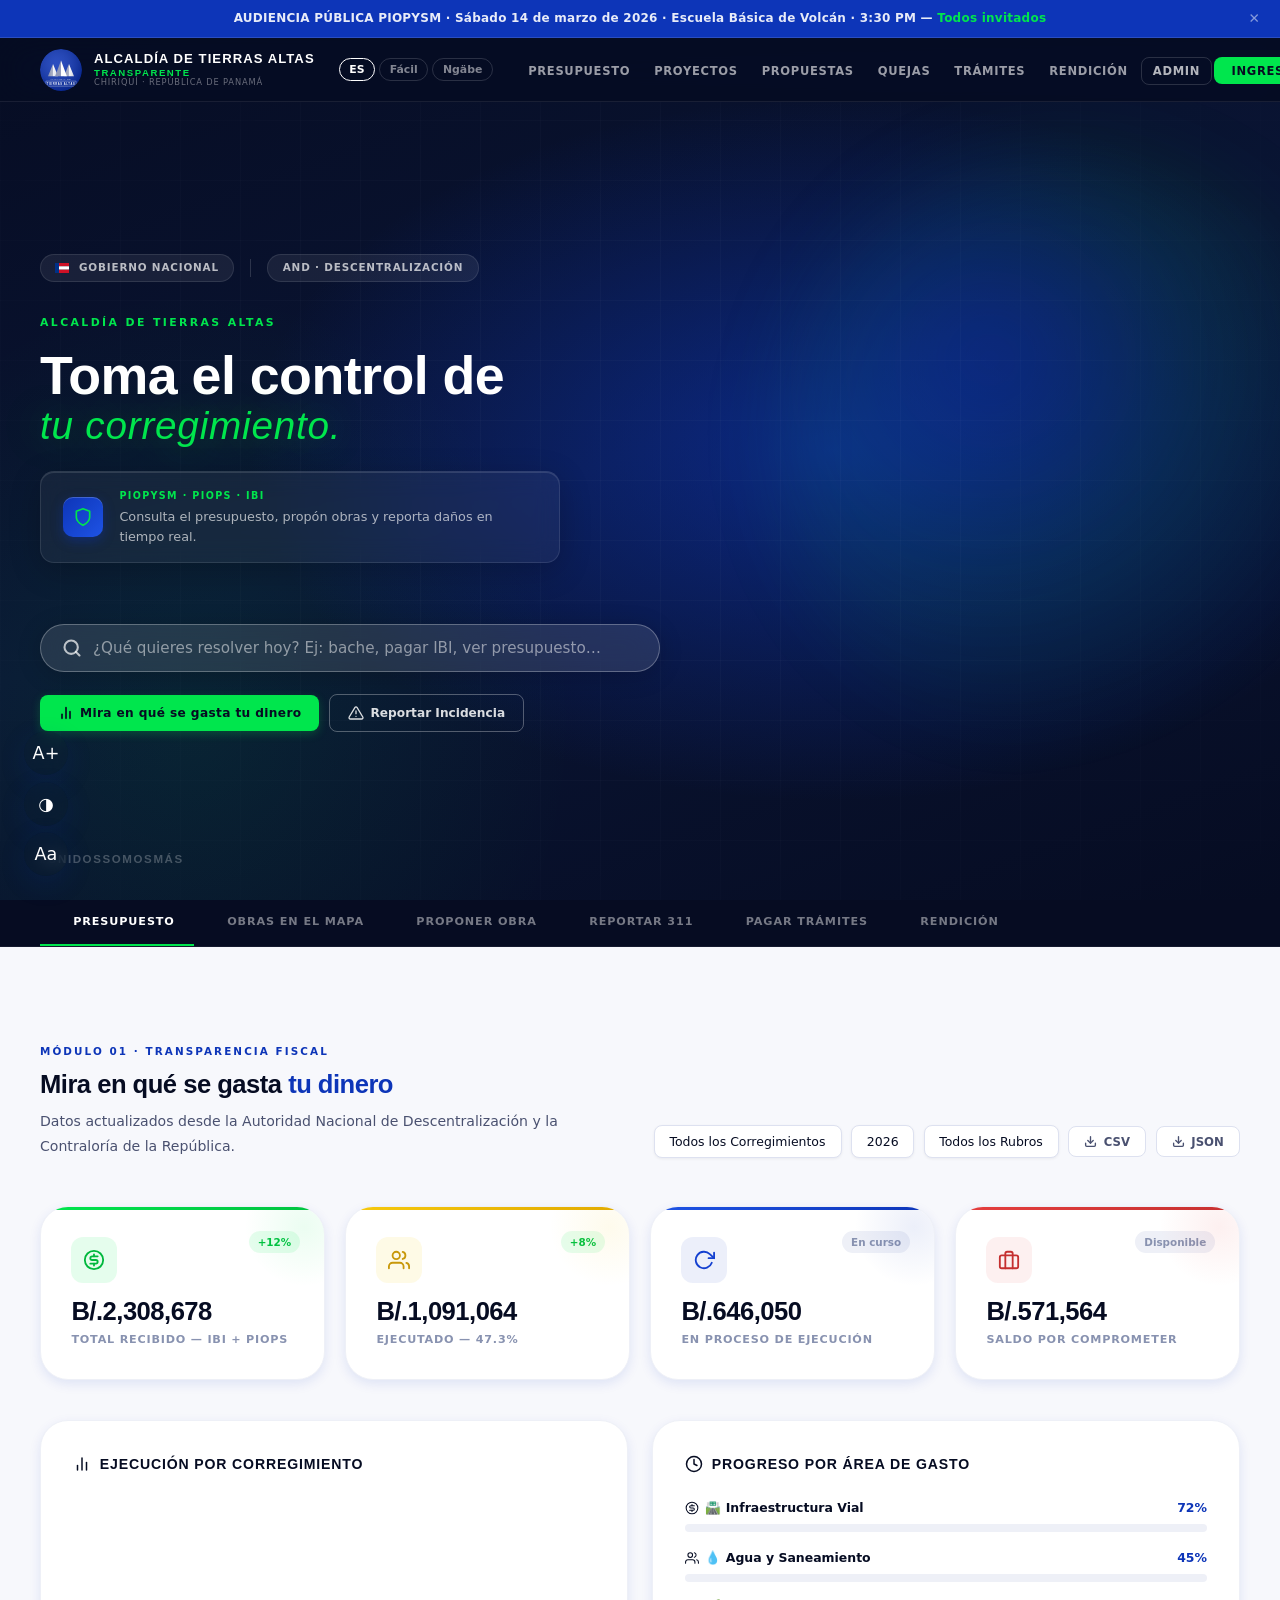
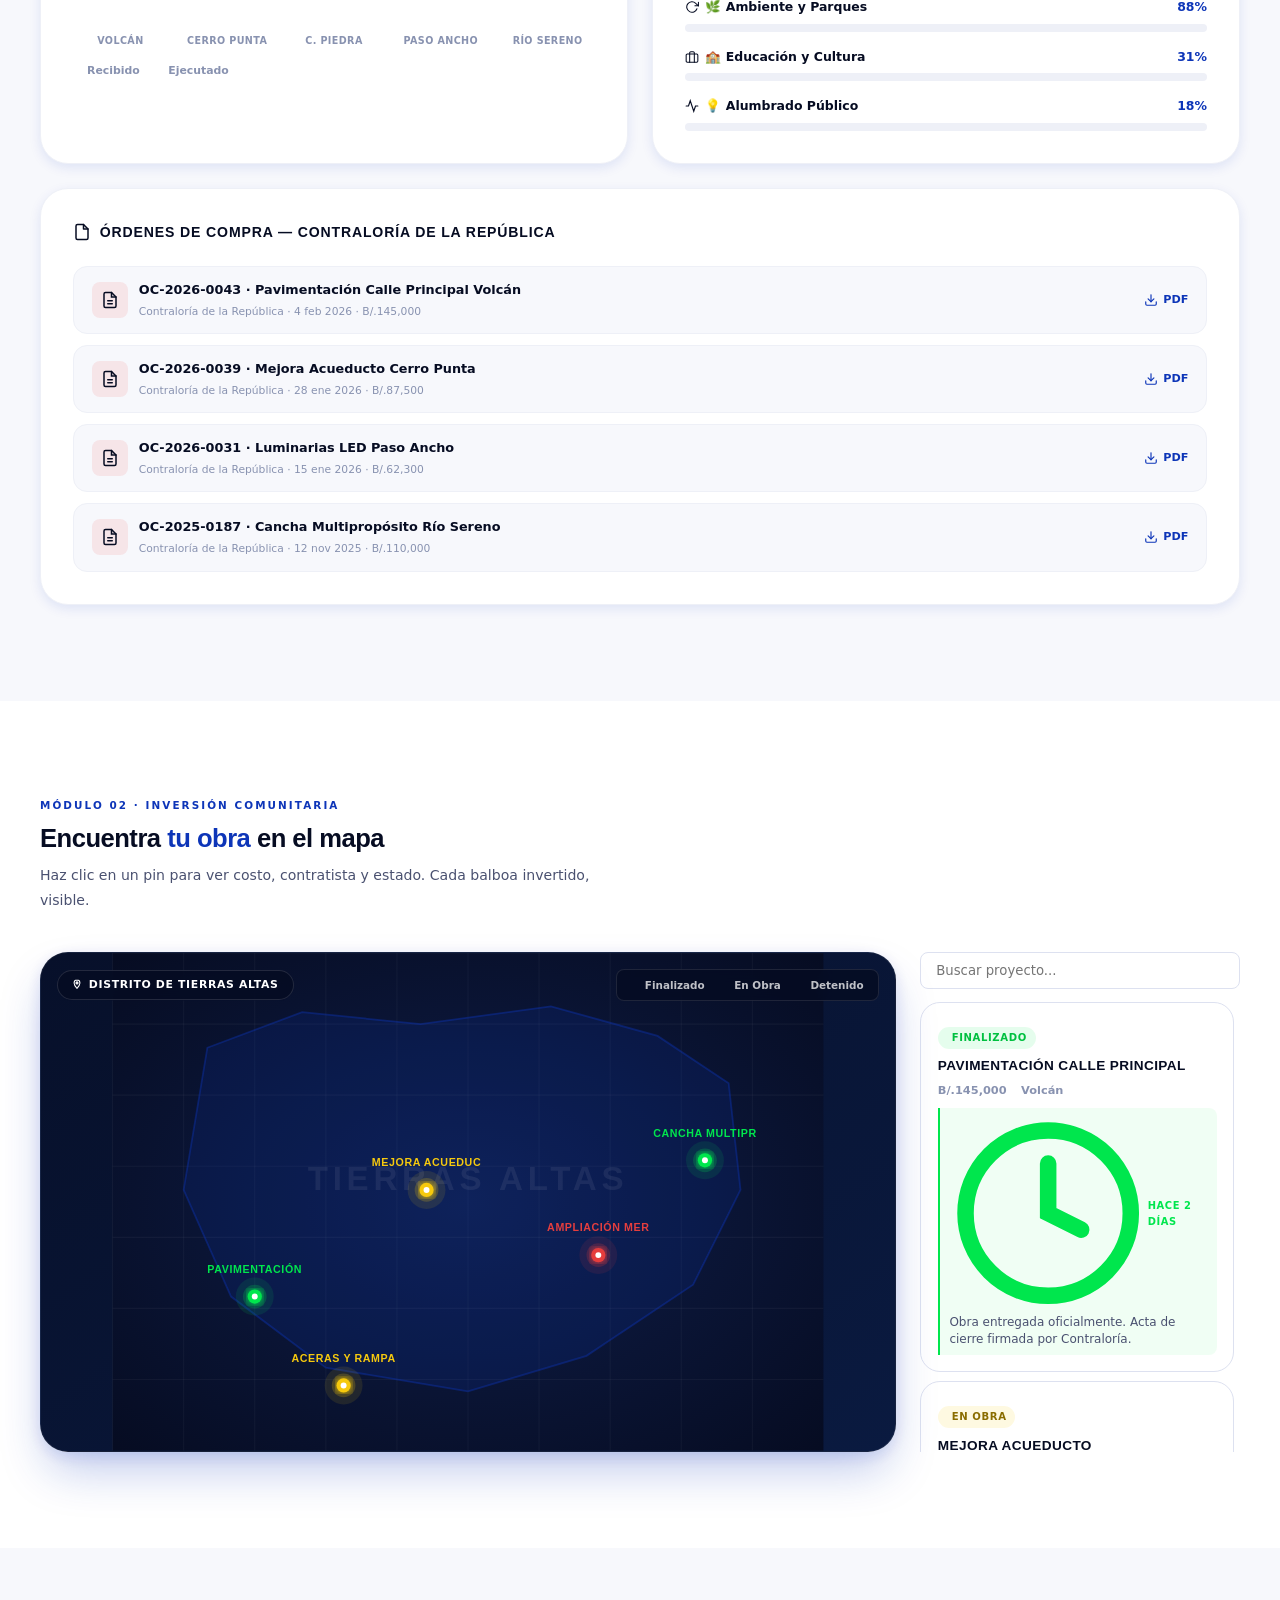
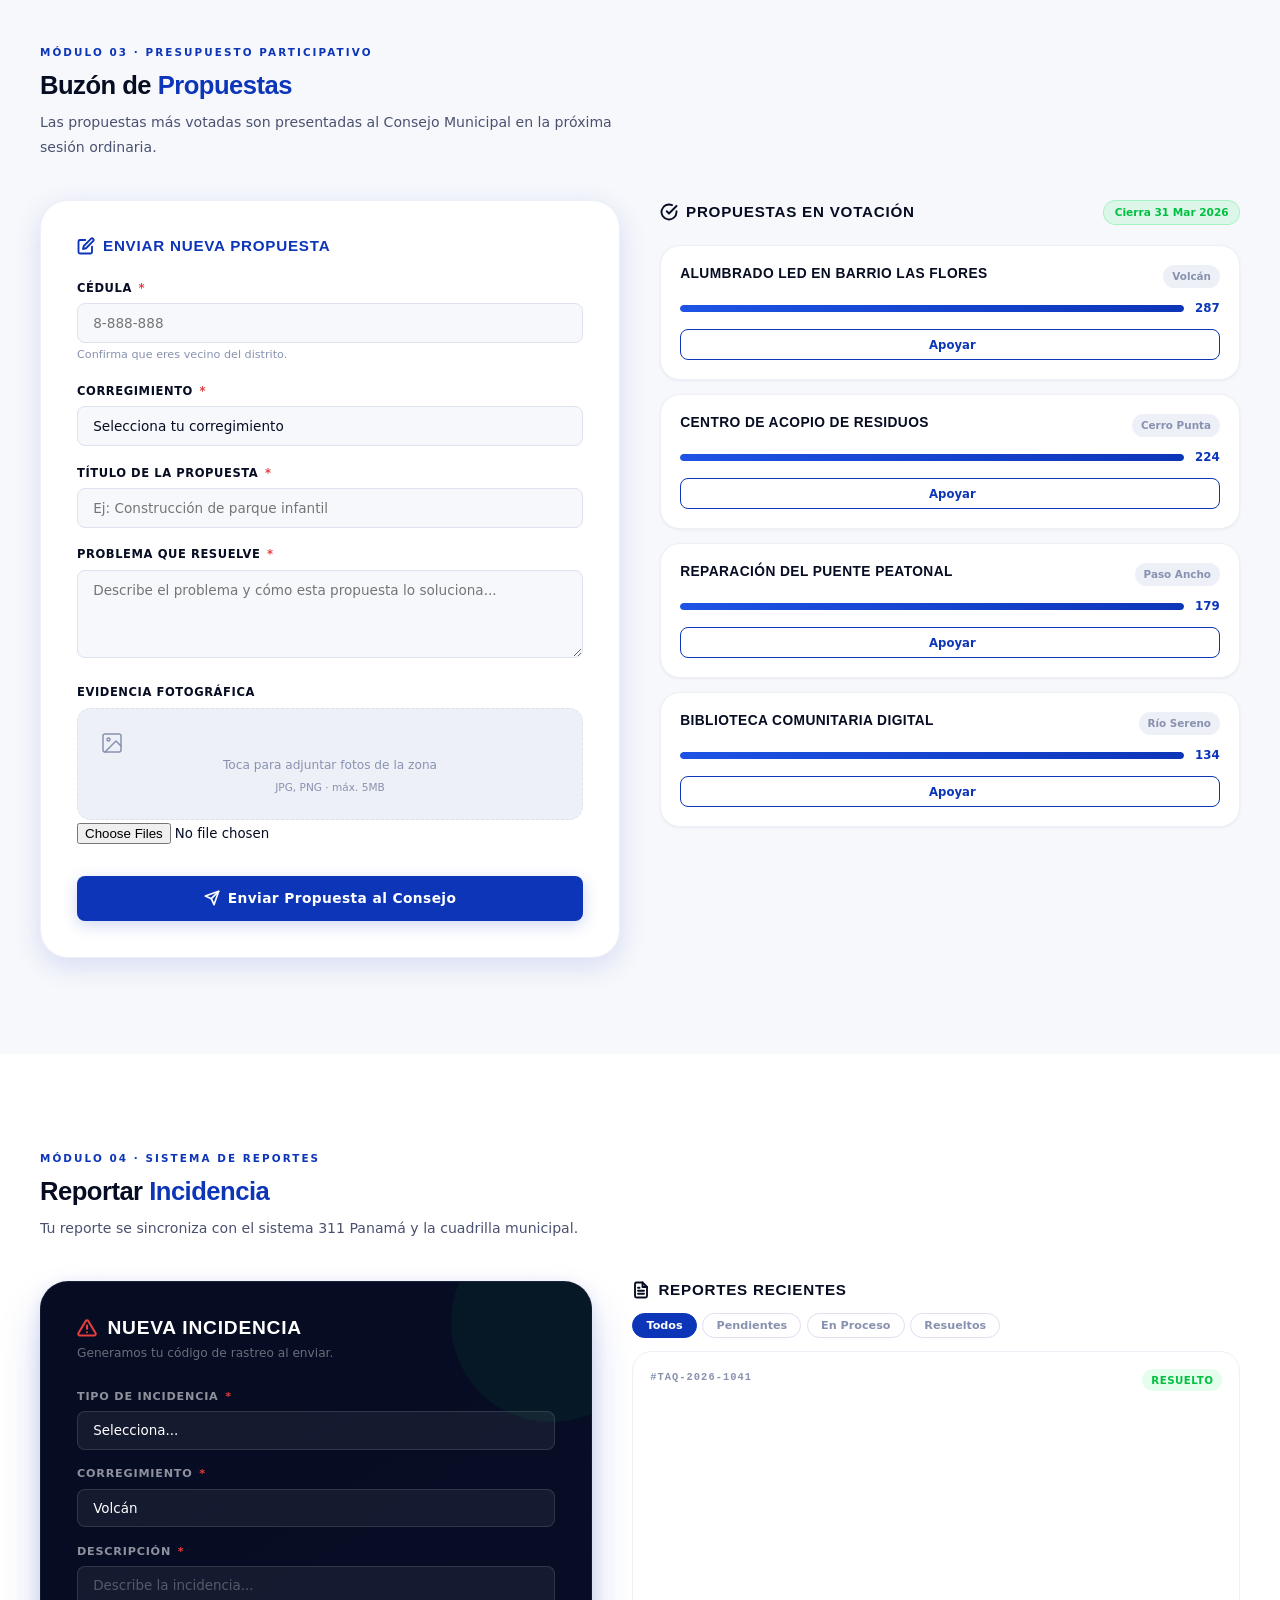
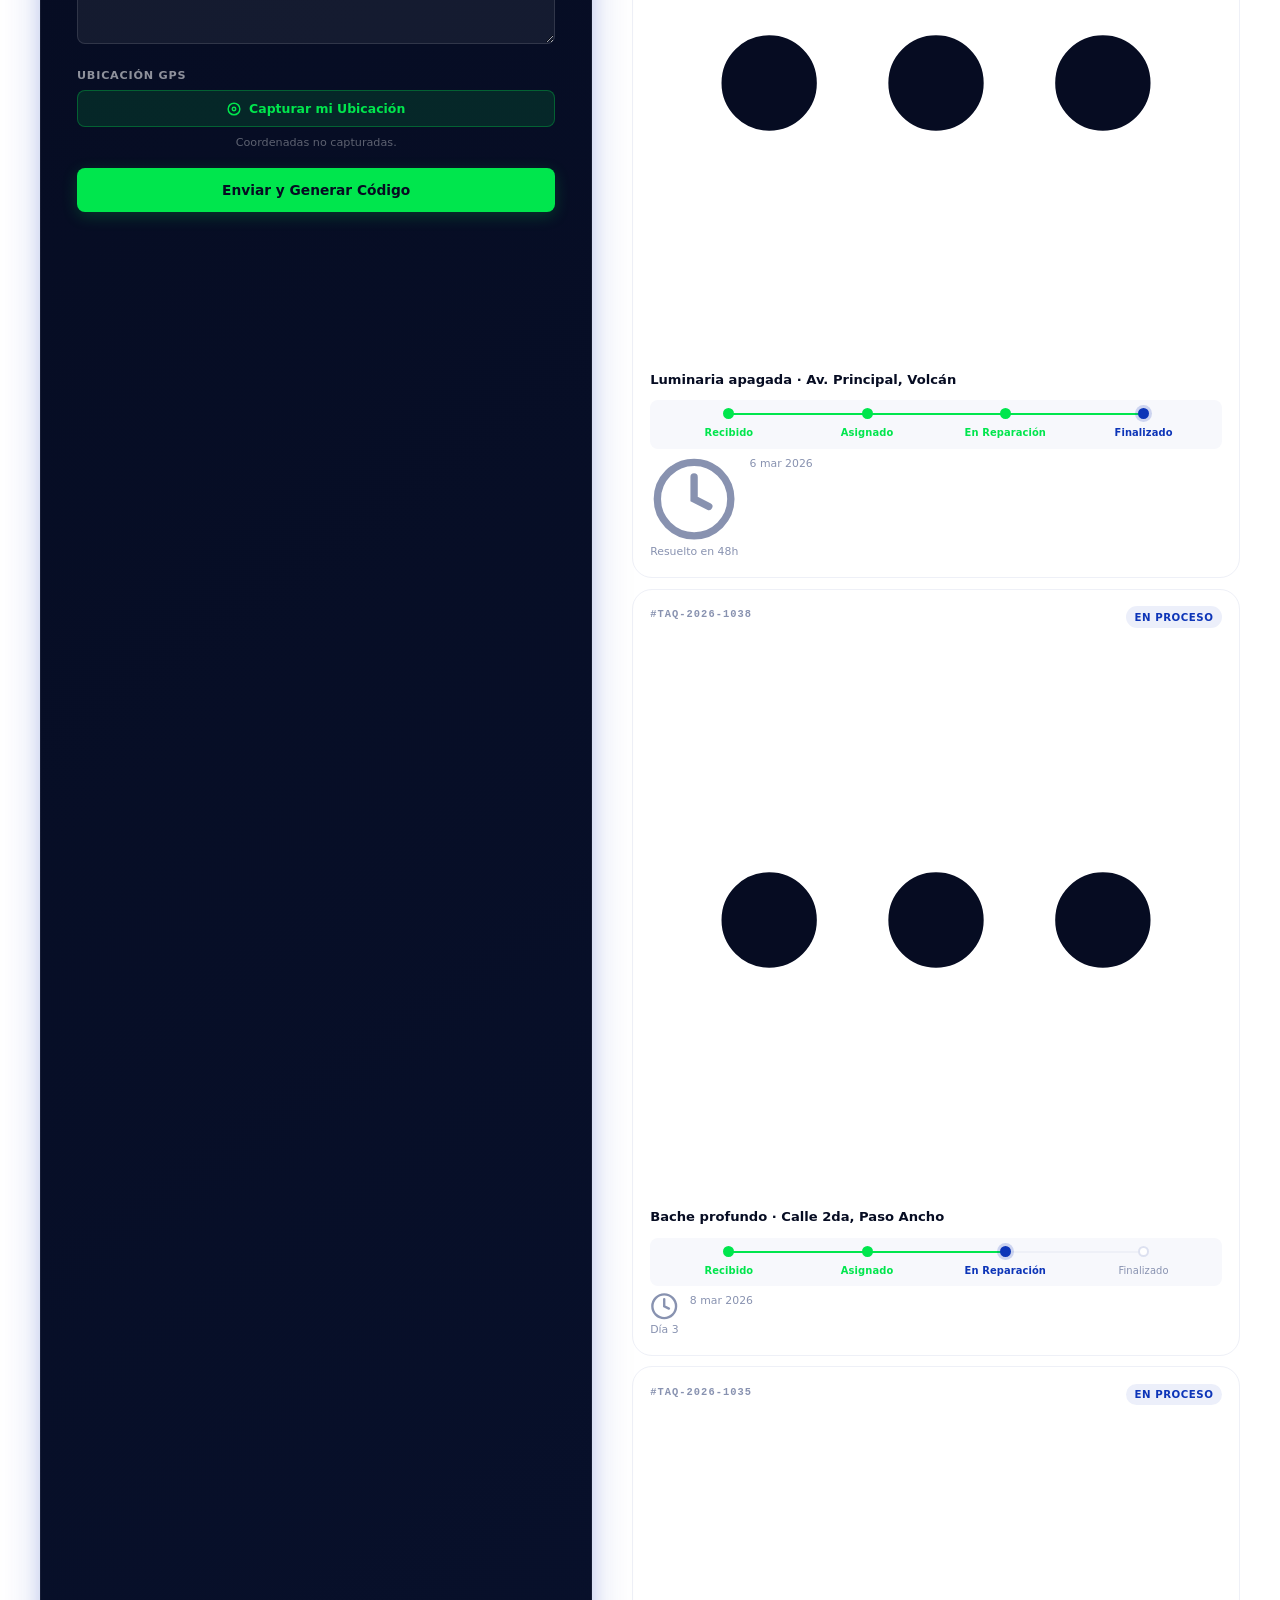
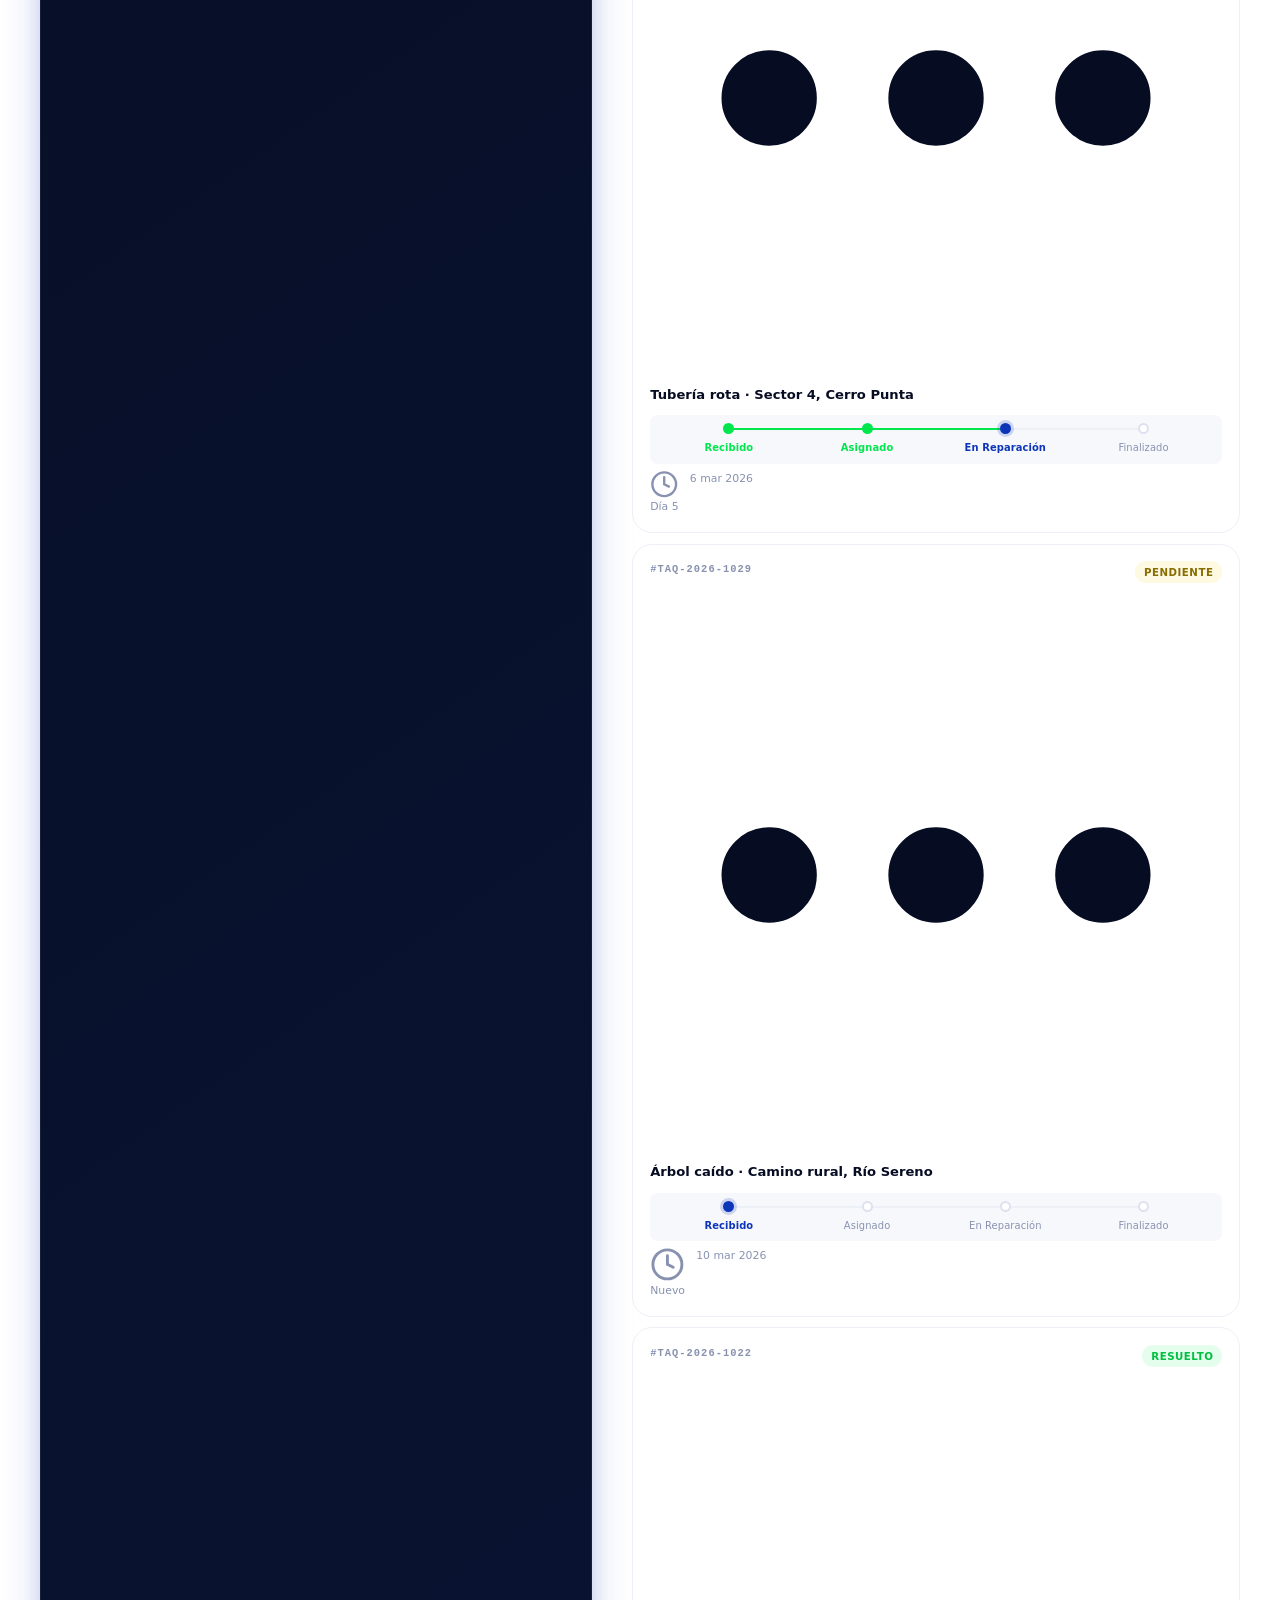
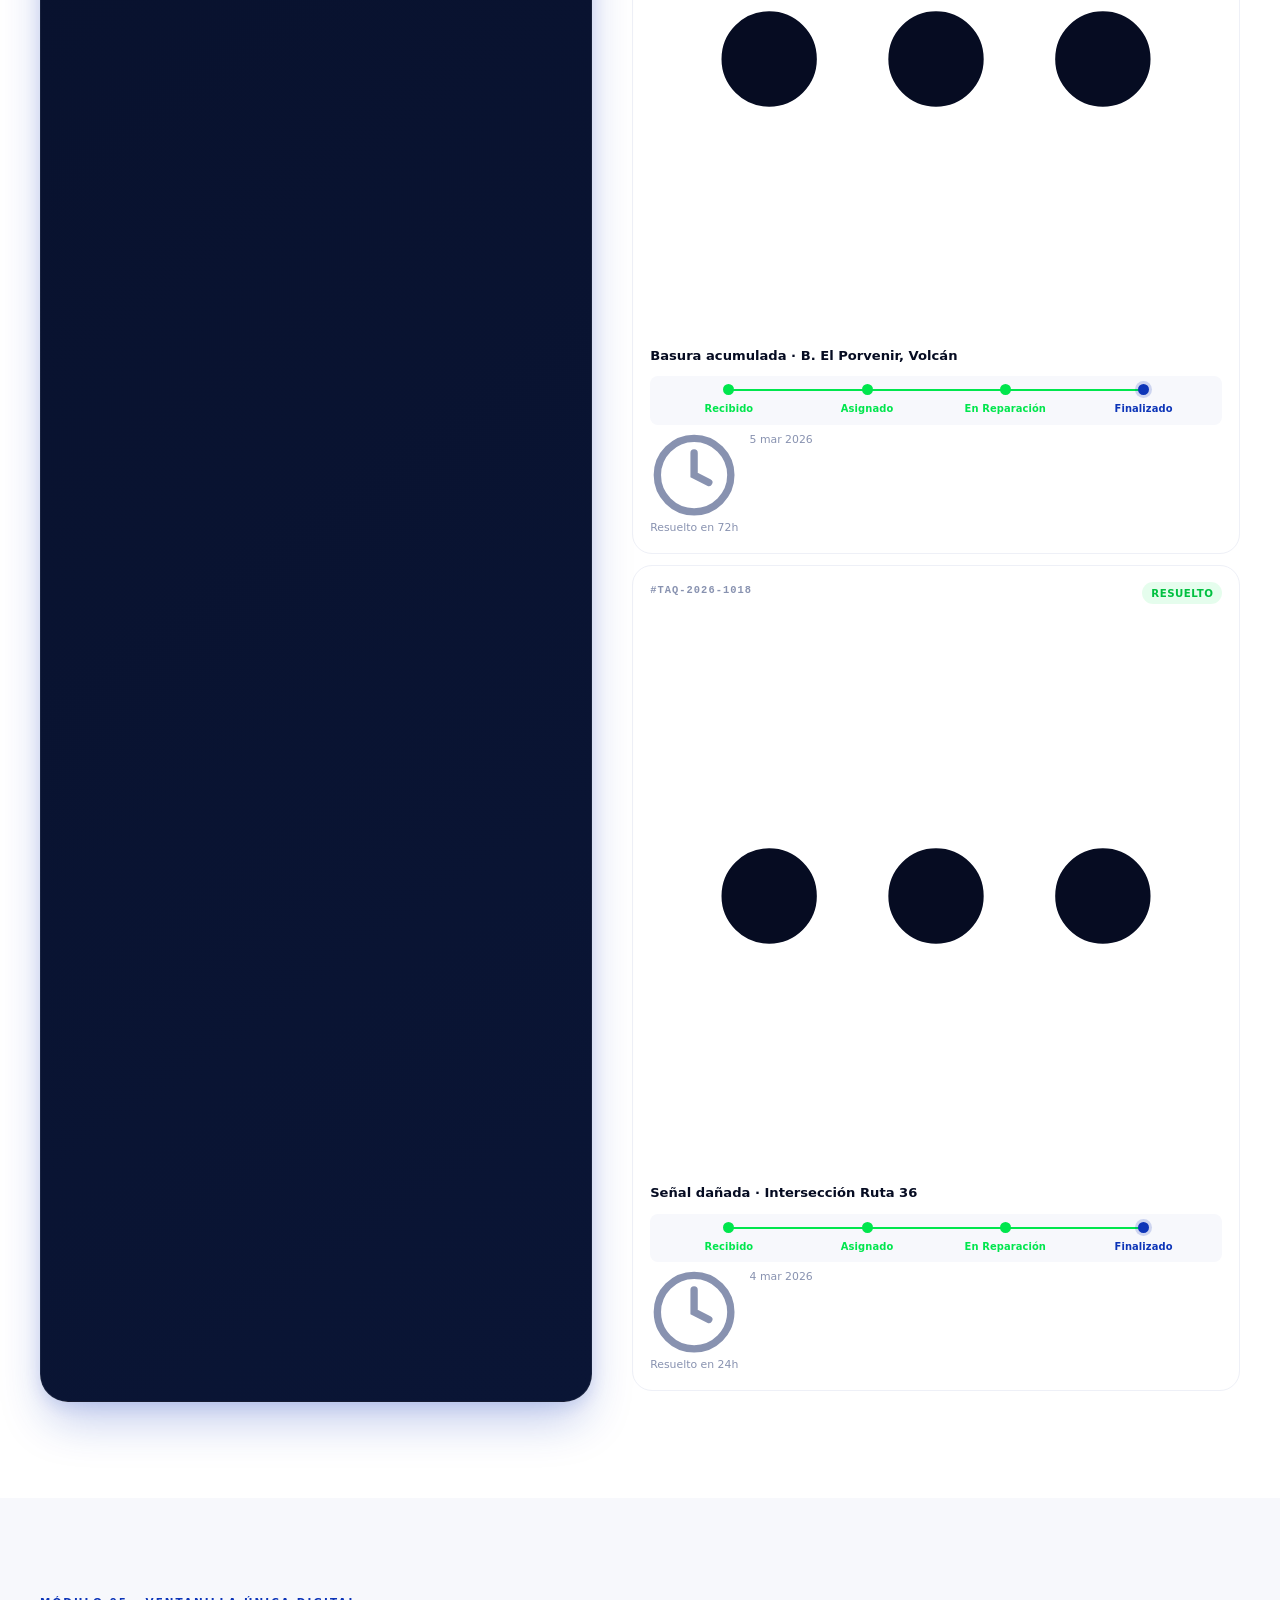
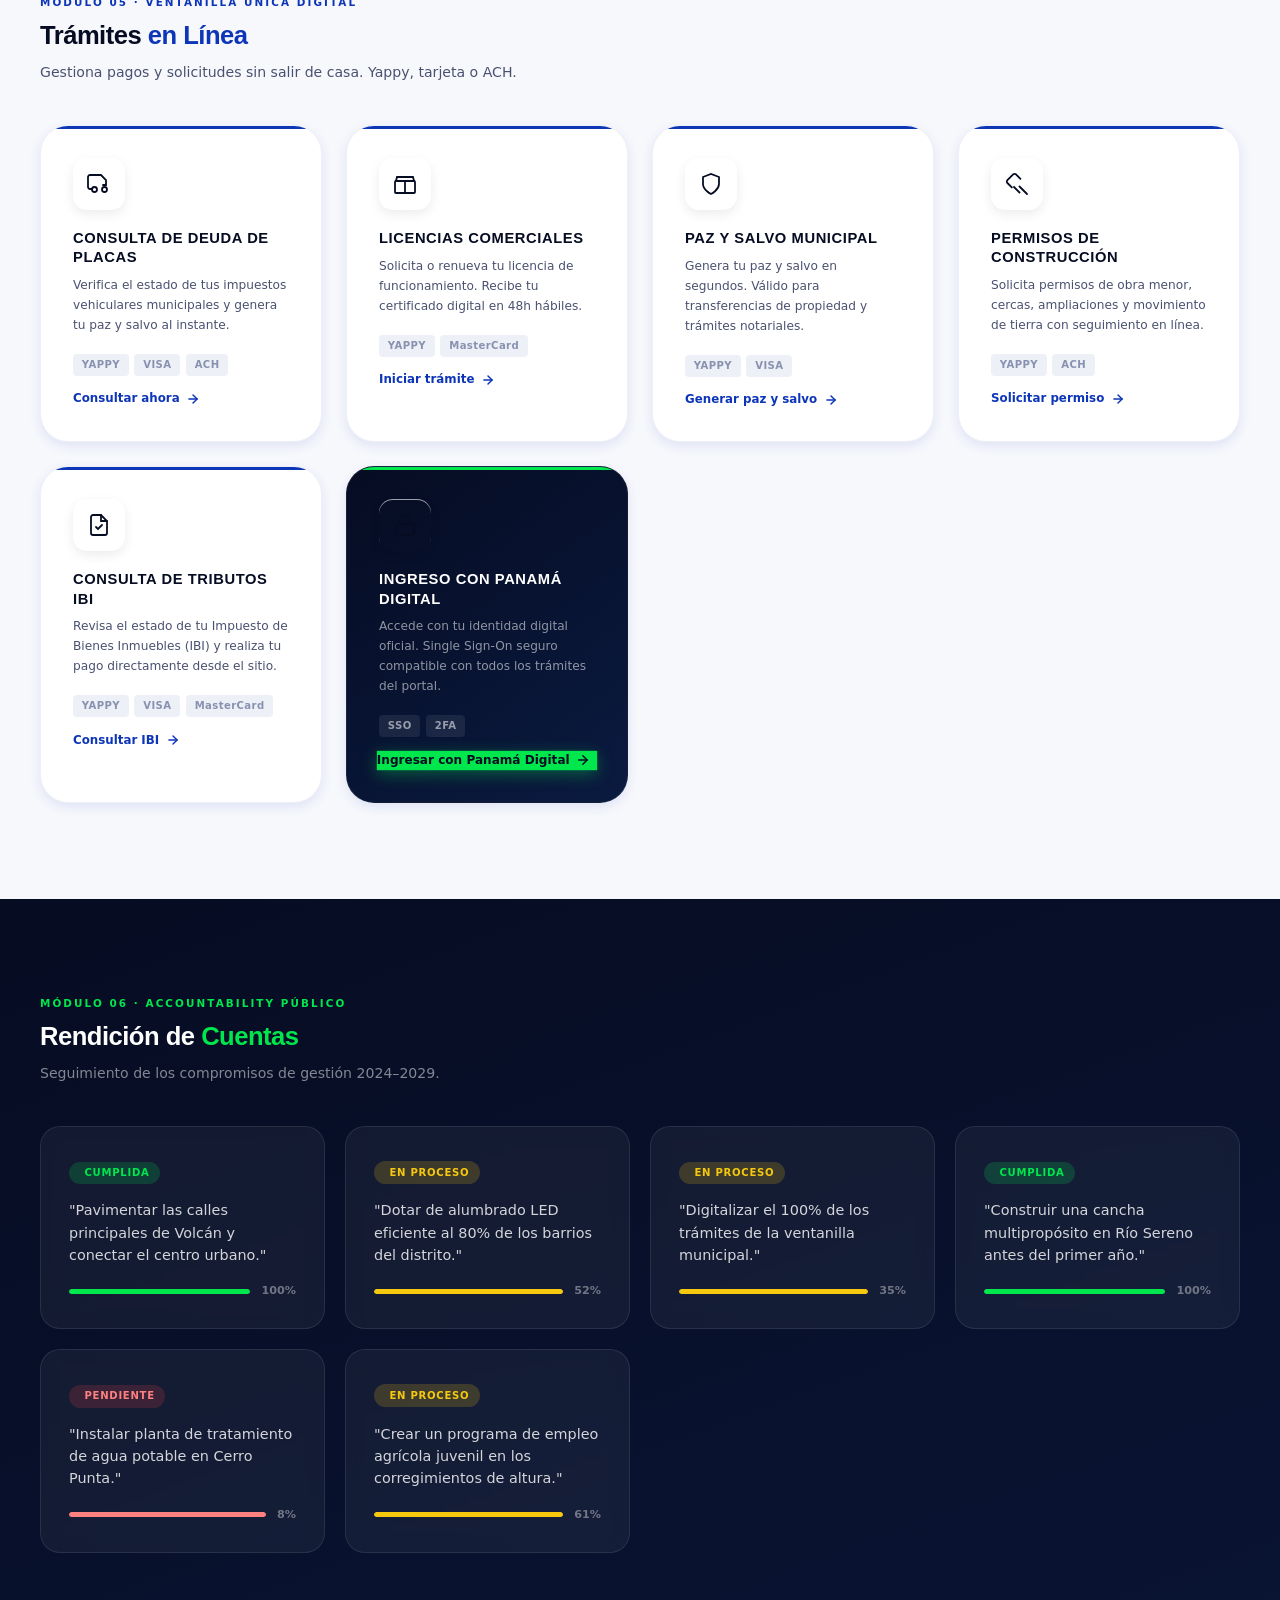
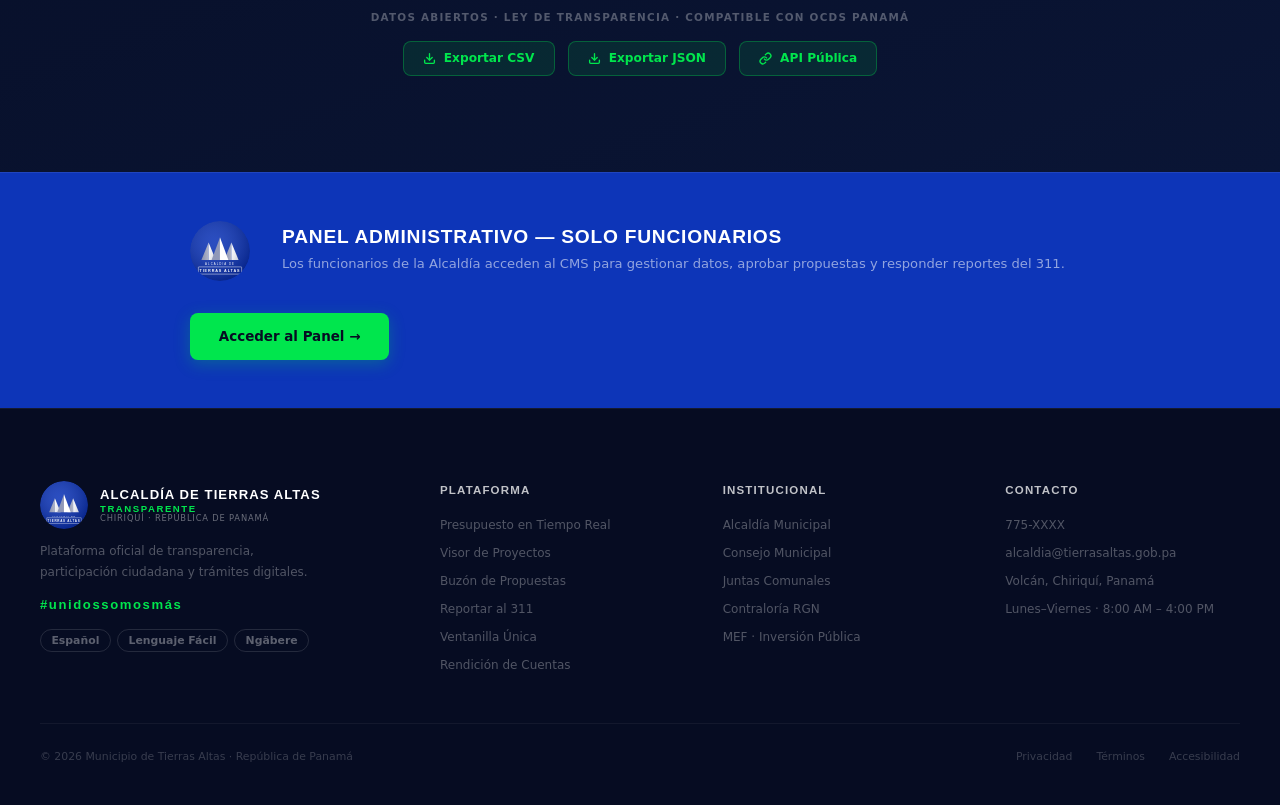
==== commit fc709620: "Add files via upload" ====
--- a/index.html
+++ b/index.html
@@ -3,6 +3,38 @@
 <head>
   <meta charset="UTF-8">
   <meta name="viewport" content="width=device-width, initial-scale=1.0">
+
+  <!-- ══ CABECERAS DE SEGURIDAD vía meta (GitHub Pages) ══
+       GitHub Pages no permite configurar headers HTTP.
+       Estas directivas son el equivalente desde el HTML.
+       Cumplen AIG · ANTAI · OWASP para sitios estáticos.  -->
+
+  <!-- Content Security Policy — sin unsafe-inline -->
+  <meta http-equiv="Content-Security-Policy"
+    content="default-src 'self';
+             script-src 'self' https://www.panamacompra.gob.pa https://svi3.tribunal-electoral.gob.pa https://ocds.open-contracting.org;
+             style-src 'self' https://fonts.googleapis.com;
+             font-src 'self' https://fonts.gstatic.com;
+             img-src 'self' data: https:;
+             connect-src 'self' https://www.panamacompra.gob.pa https://svi3.tribunal-electoral.gob.pa https://ocds.open-contracting.org https://api.bac.net https://yappy.bac.net https://secure.clave.com.pa;
+             frame-src 'none';
+             object-src 'none';
+             base-uri 'self';
+             form-action 'self';">
+
+  <!-- Prevenir clickjacking -->
+  <meta http-equiv="X-Frame-Options" content="DENY">
+
+  <!-- Prevenir sniffing de tipos MIME -->
+  <meta http-equiv="X-Content-Type-Options" content="nosniff">
+
+  <!-- No enviar referencia completa a sitios externos -->
+  <meta name="referrer" content="strict-origin-when-cross-origin">
+
+  <!-- No indexar en motores de búsqueda (solo el sitio público) -->
+  <!-- El /admin/ tiene su propia directiva en admin/index.html -->
+
+  <!-- ══ FIN CABECERAS DE SEGURIDAD ══ -->
   <meta name="description" content="Plataforma oficial de transparencia, participación ciudadana y trámites digitales del Municipio de Tierras Altas, Chiriquí, Panamá.">
   <meta name="theme-color" content="#0d35b8">
   <meta property="og:title" content="Alcaldía de Tierras Altas — Portal Transparente">
@@ -657,7 +689,10 @@
     <button class="a11y-btn" id="btnLangSimpleA11y" data-tooltip="Lenguaje fácil" aria-label="Lenguaje fácil">Aa</button>
   </div>
 
+  <script src="js/seguridad.js"></script>
   <script src="api/servicios_externos.js"></script>
+  <script src="api/core_logic.js"></script>
+  <script src="tramites/pagos.js"></script>
   <script src="js/data.js"></script>
   <script src="js/i18n.js"></script>
   <script src="js/app.js"></script>
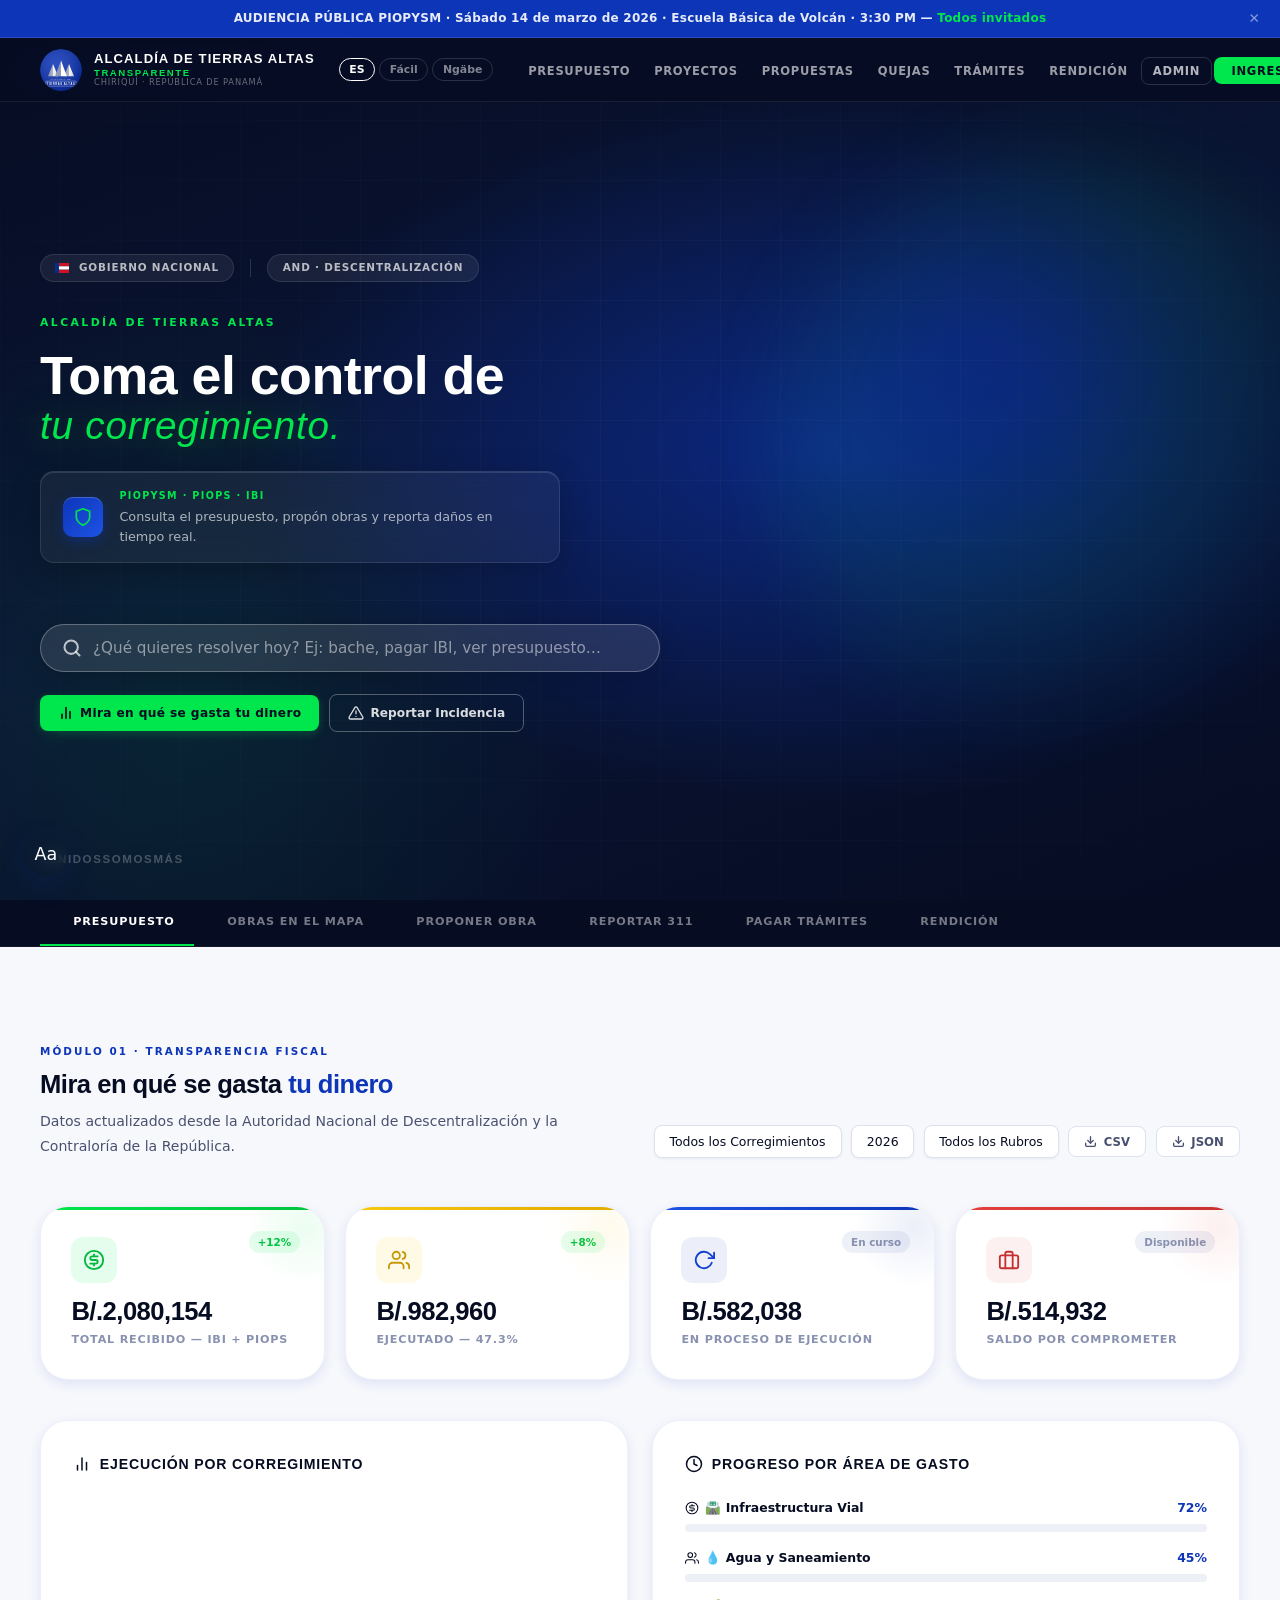
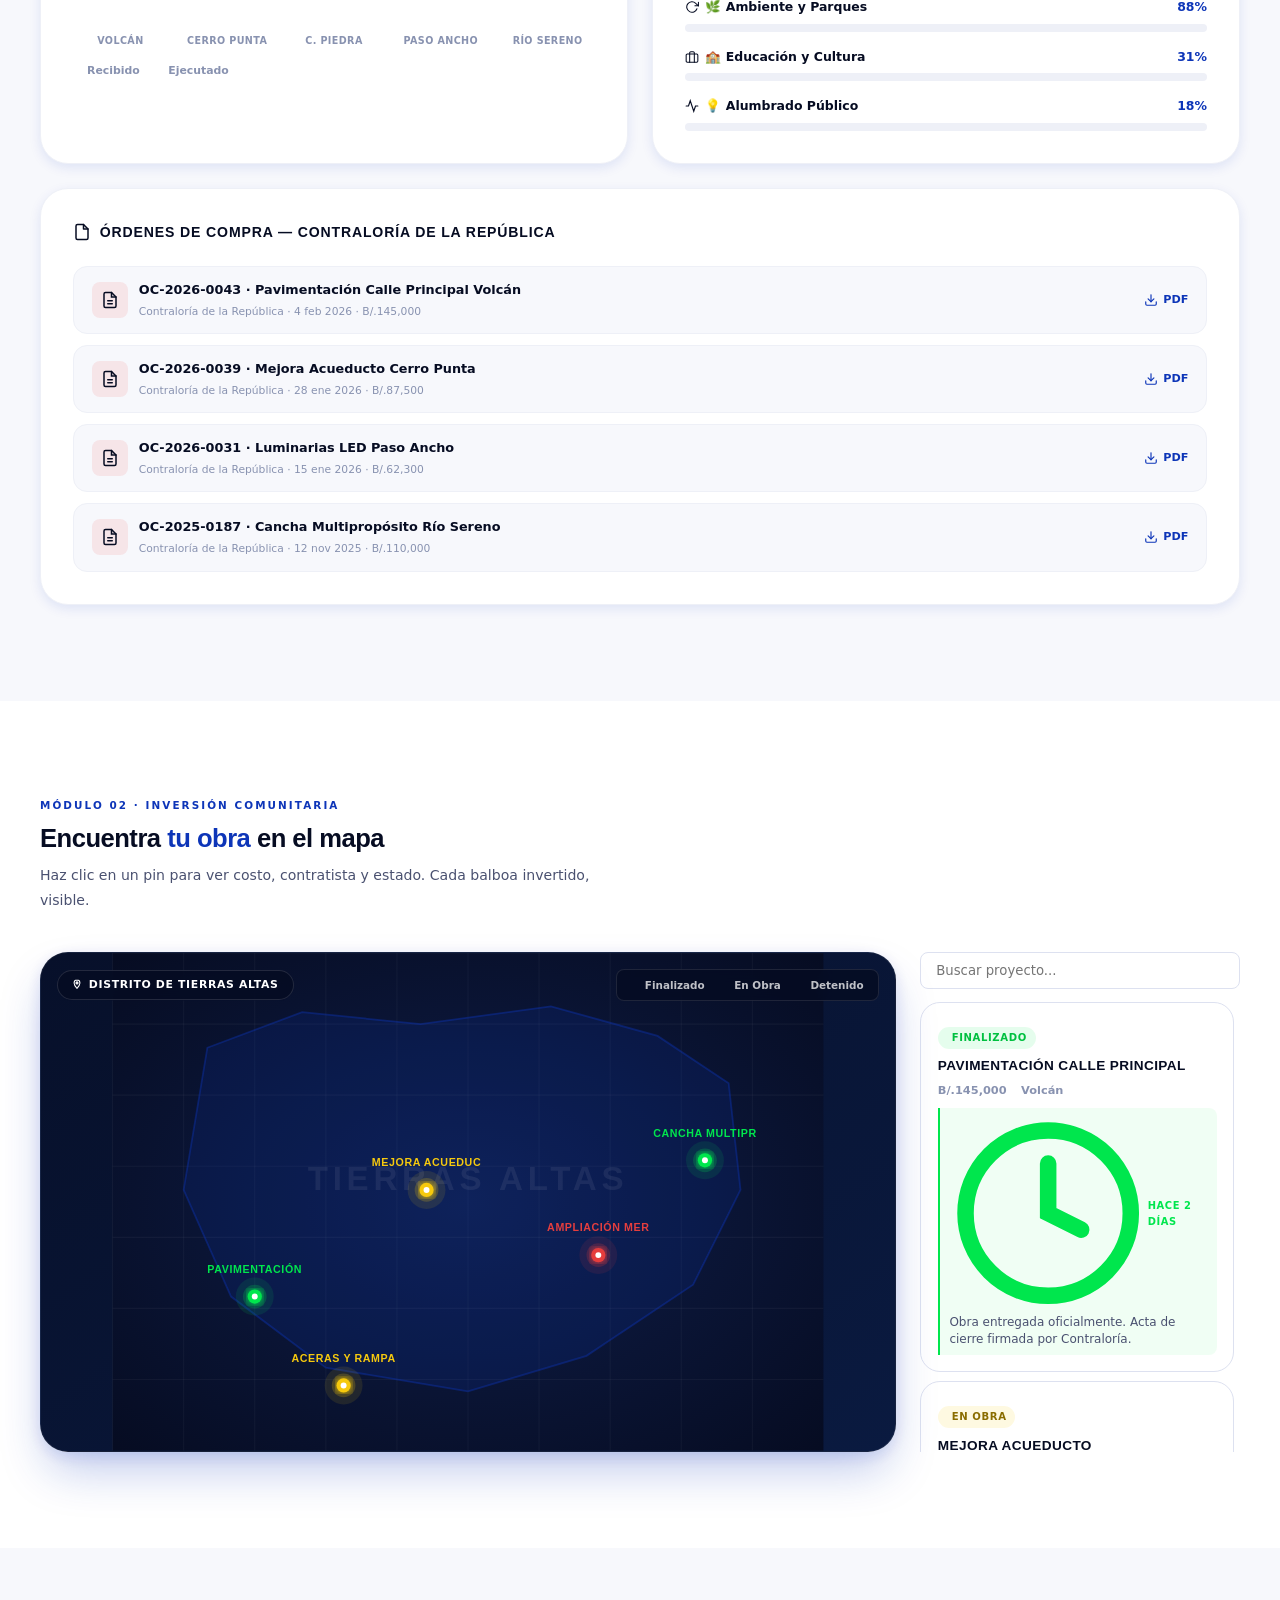
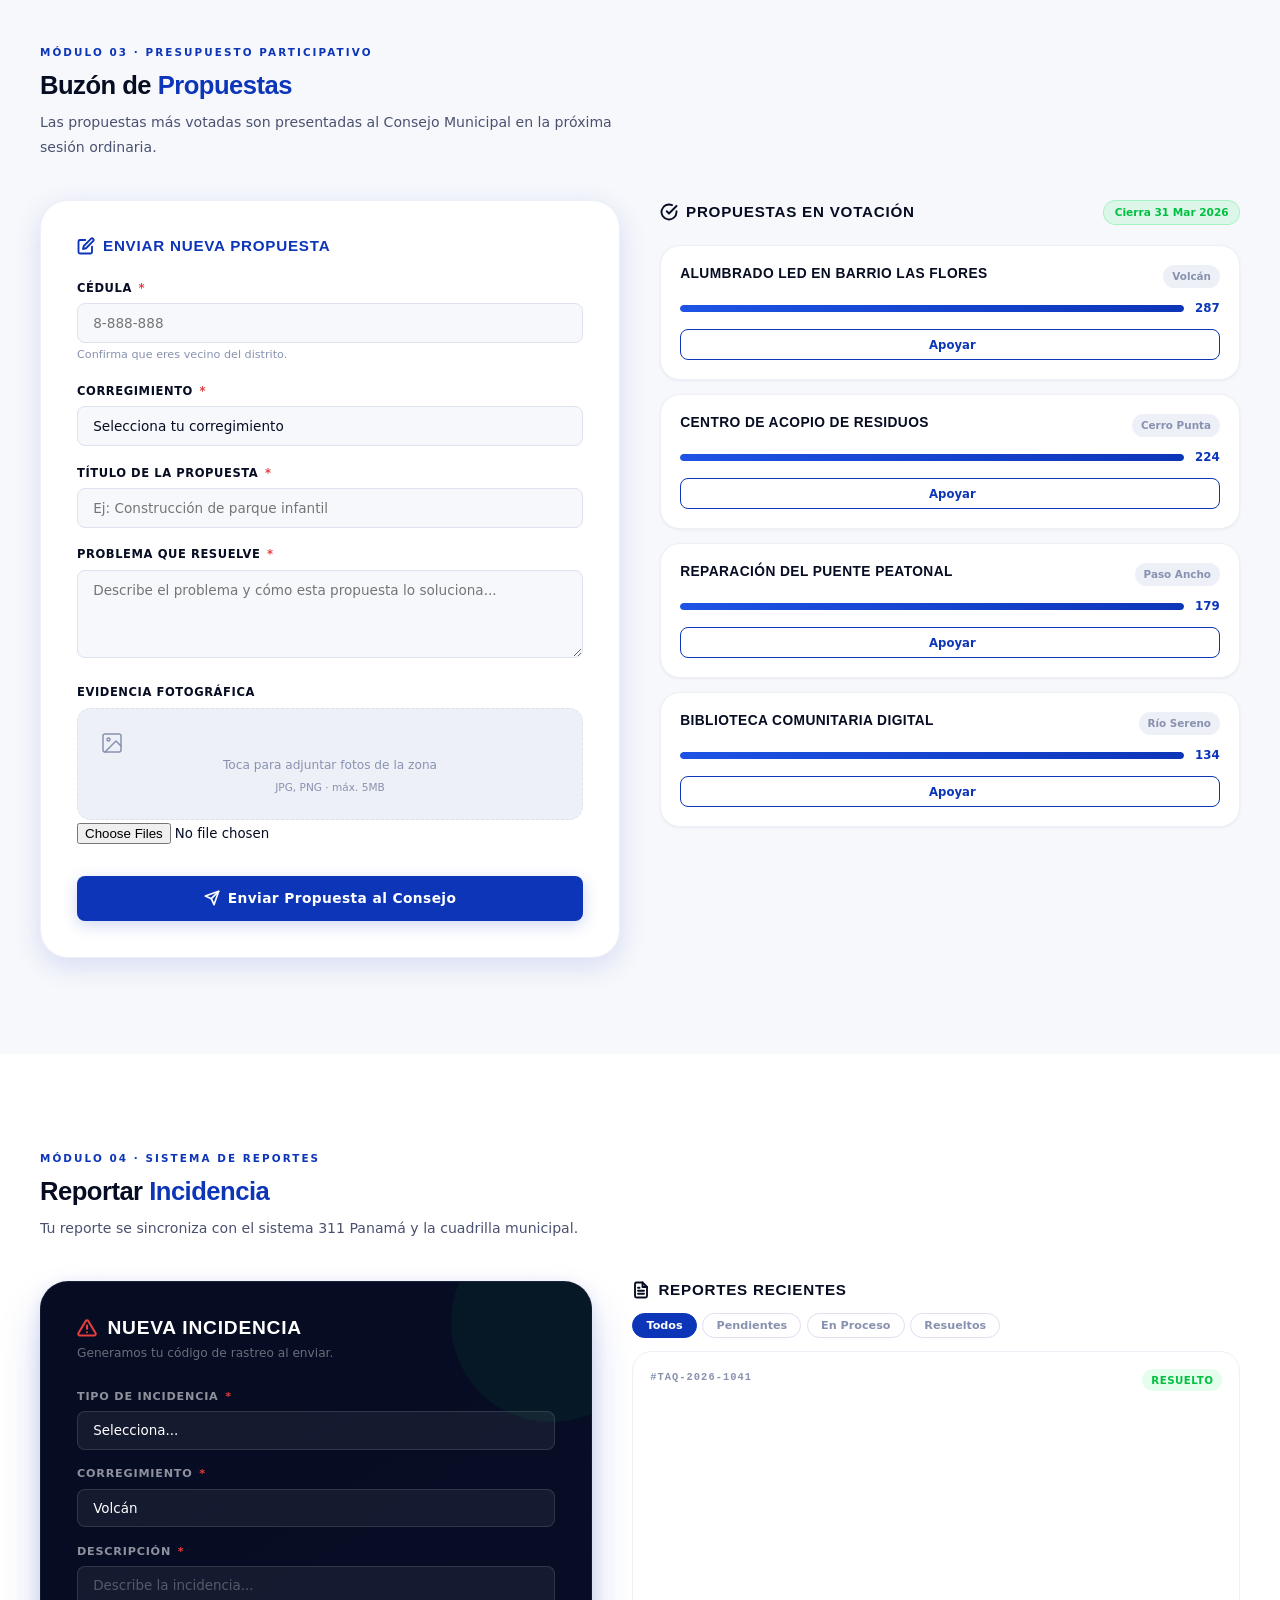
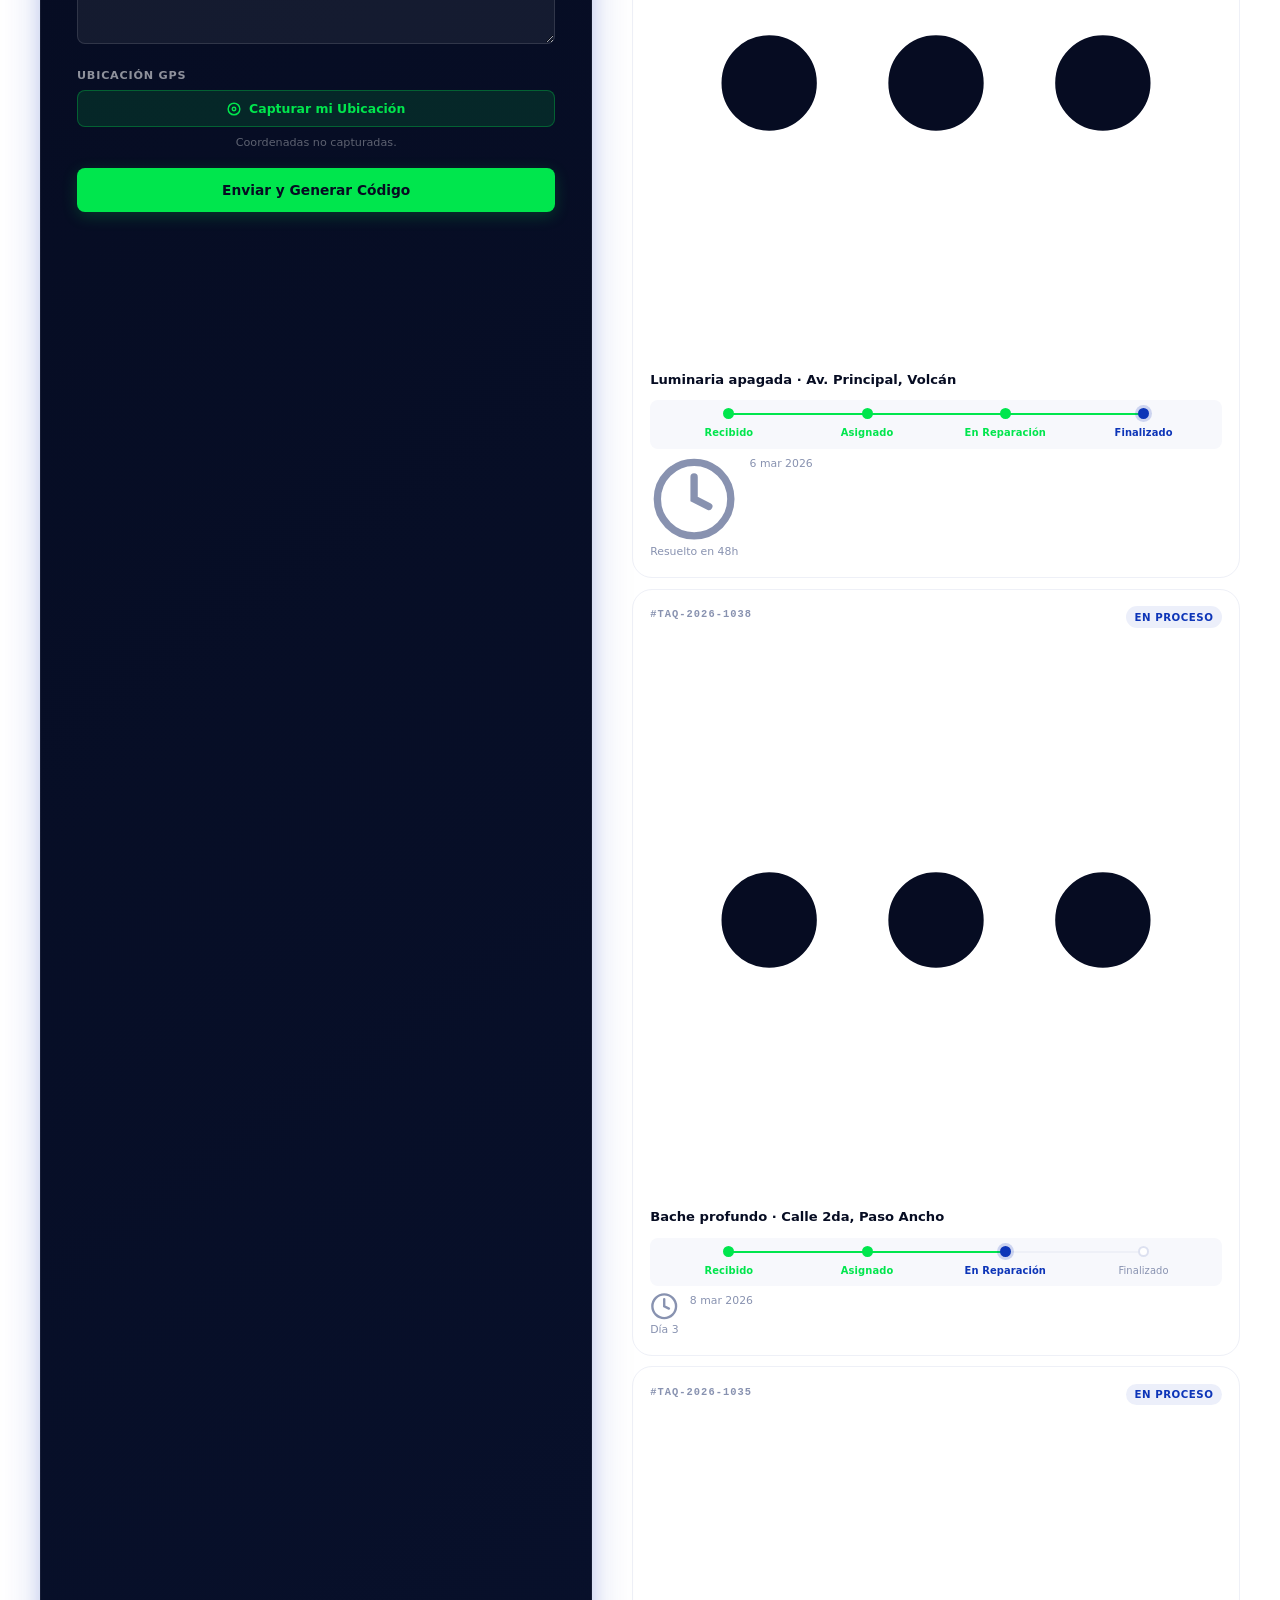
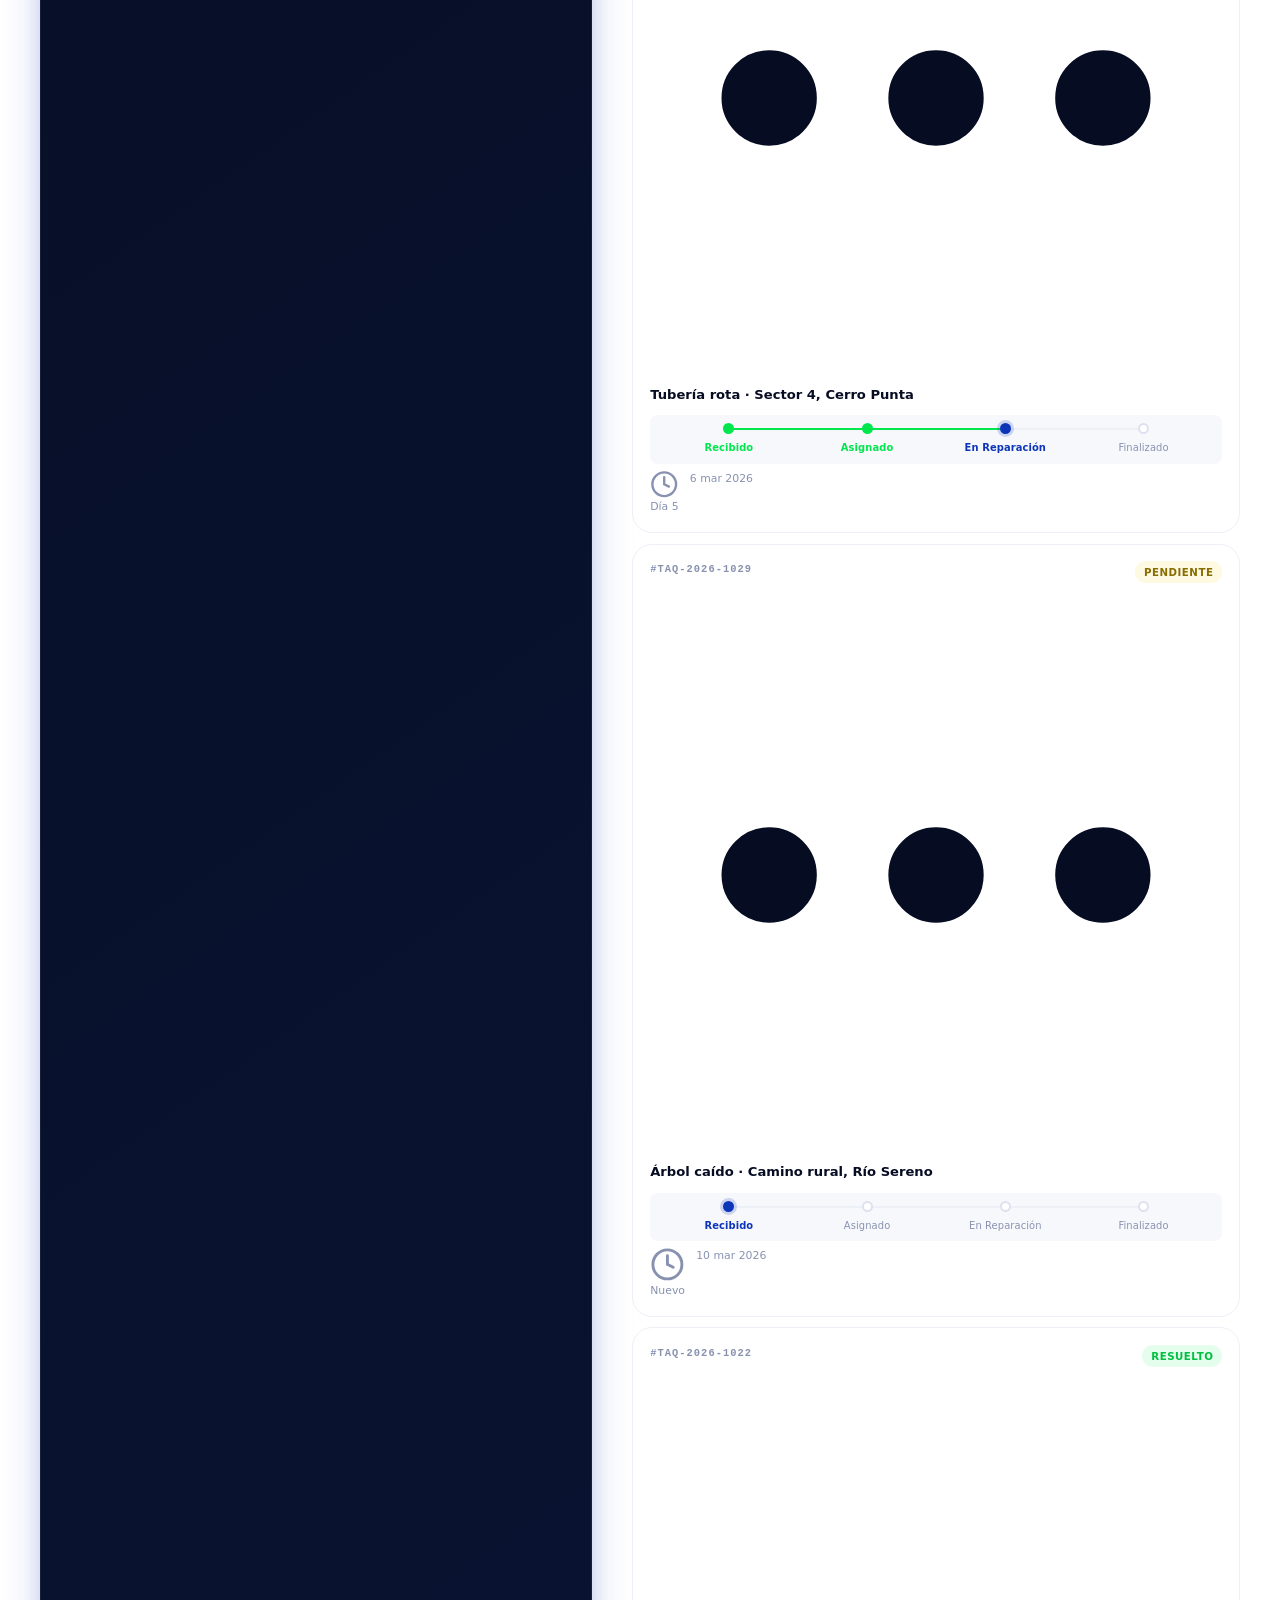
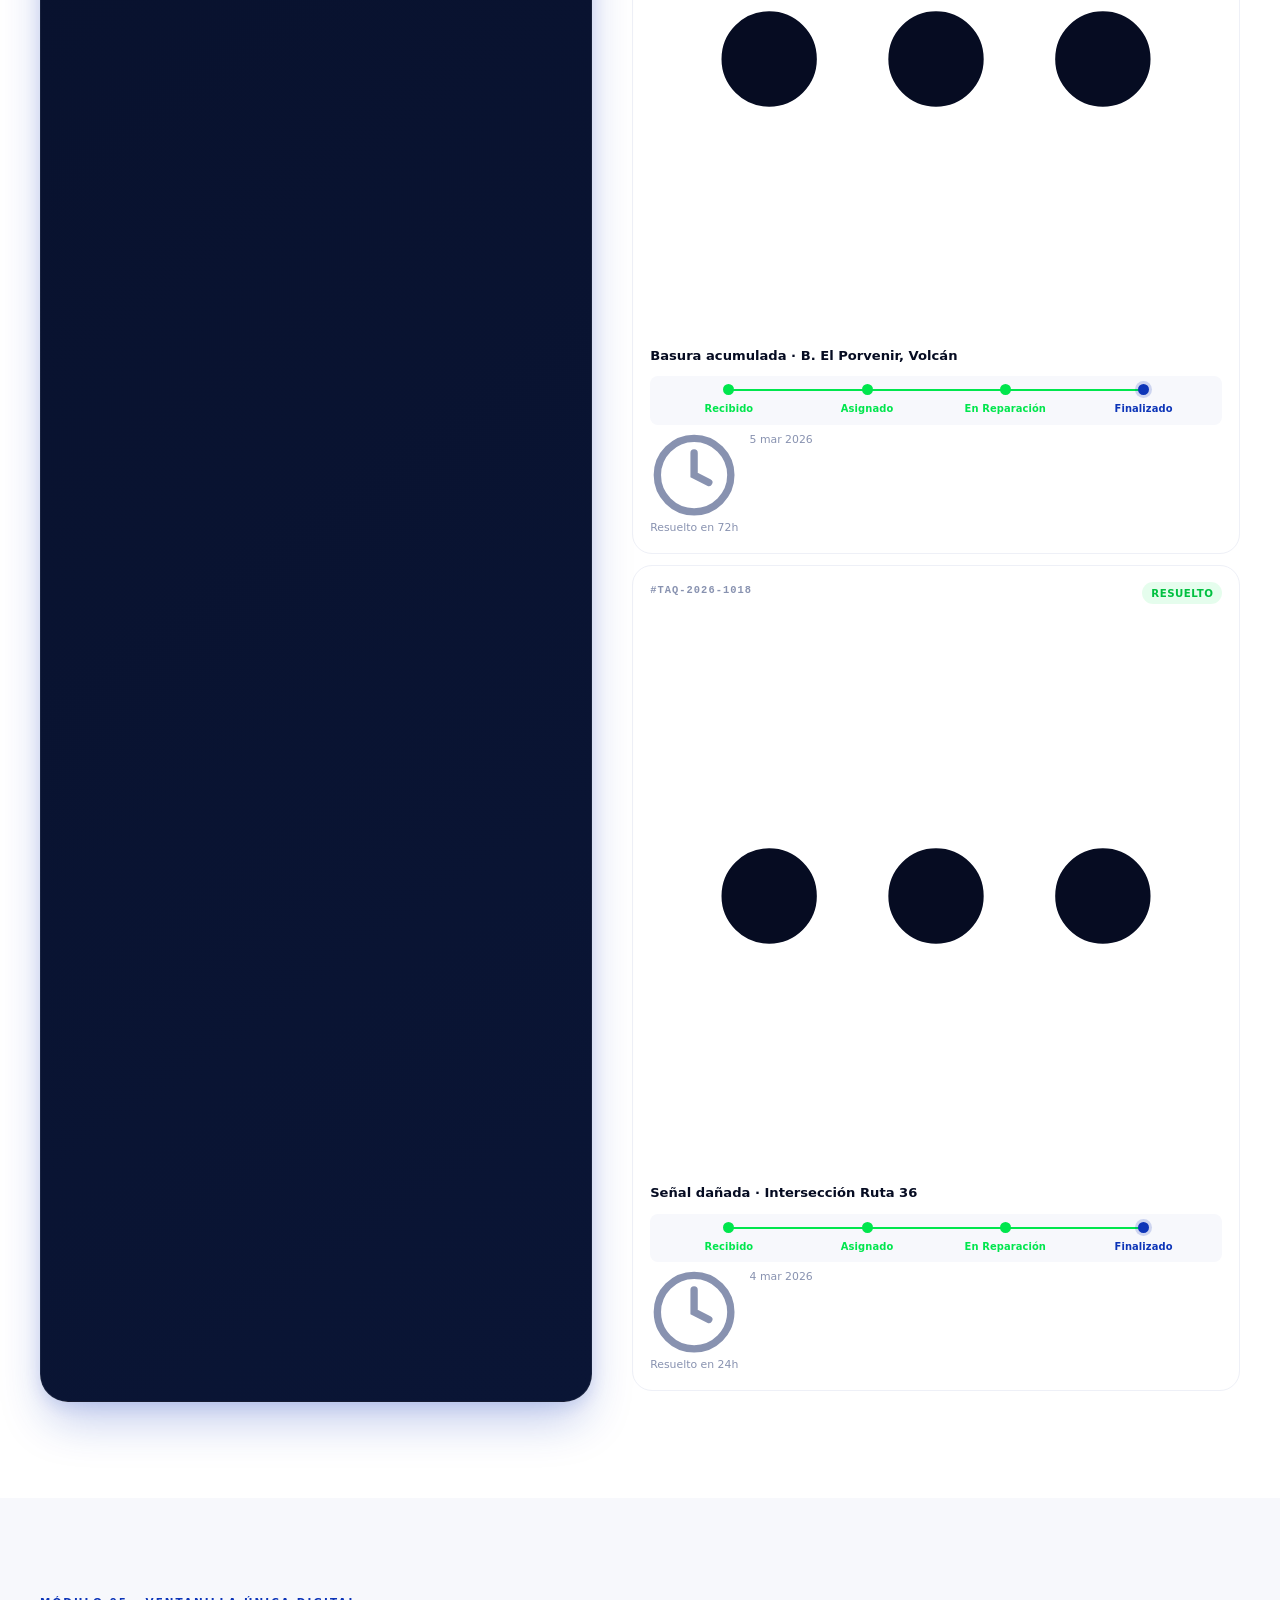
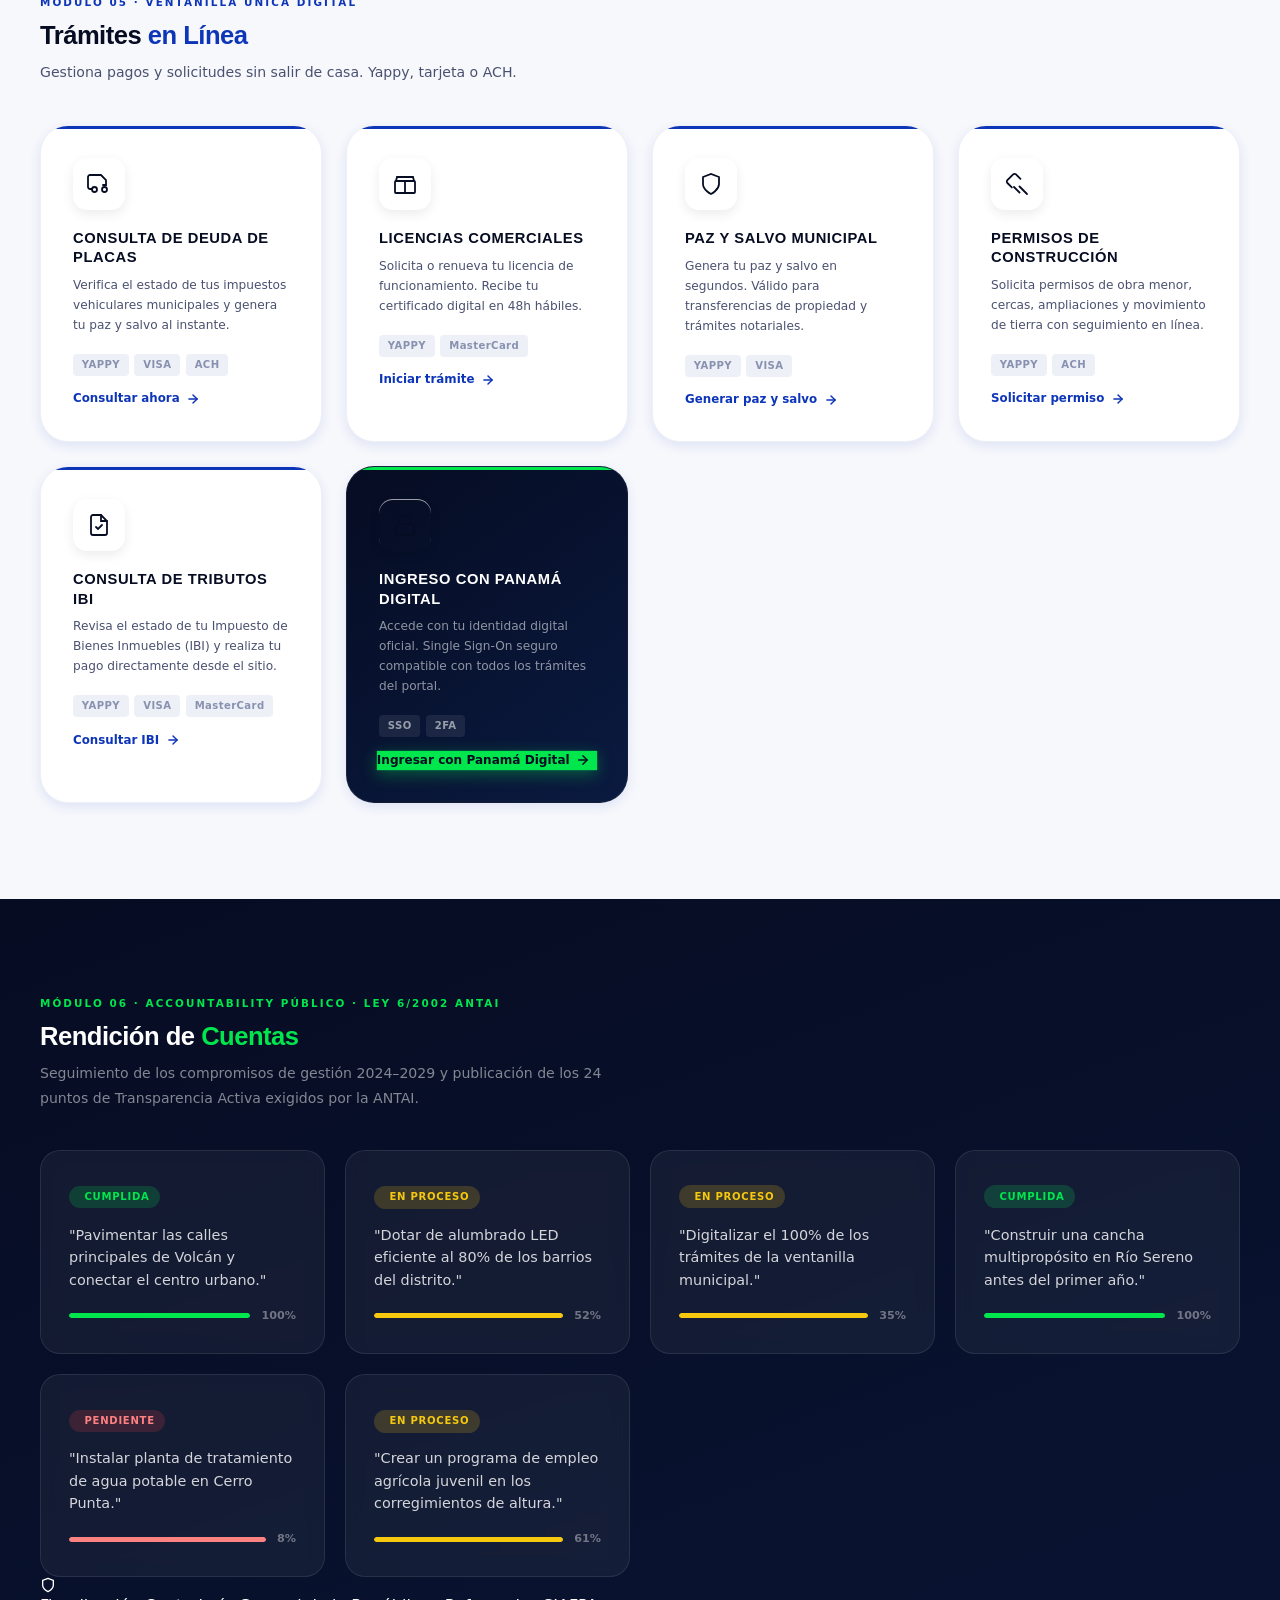
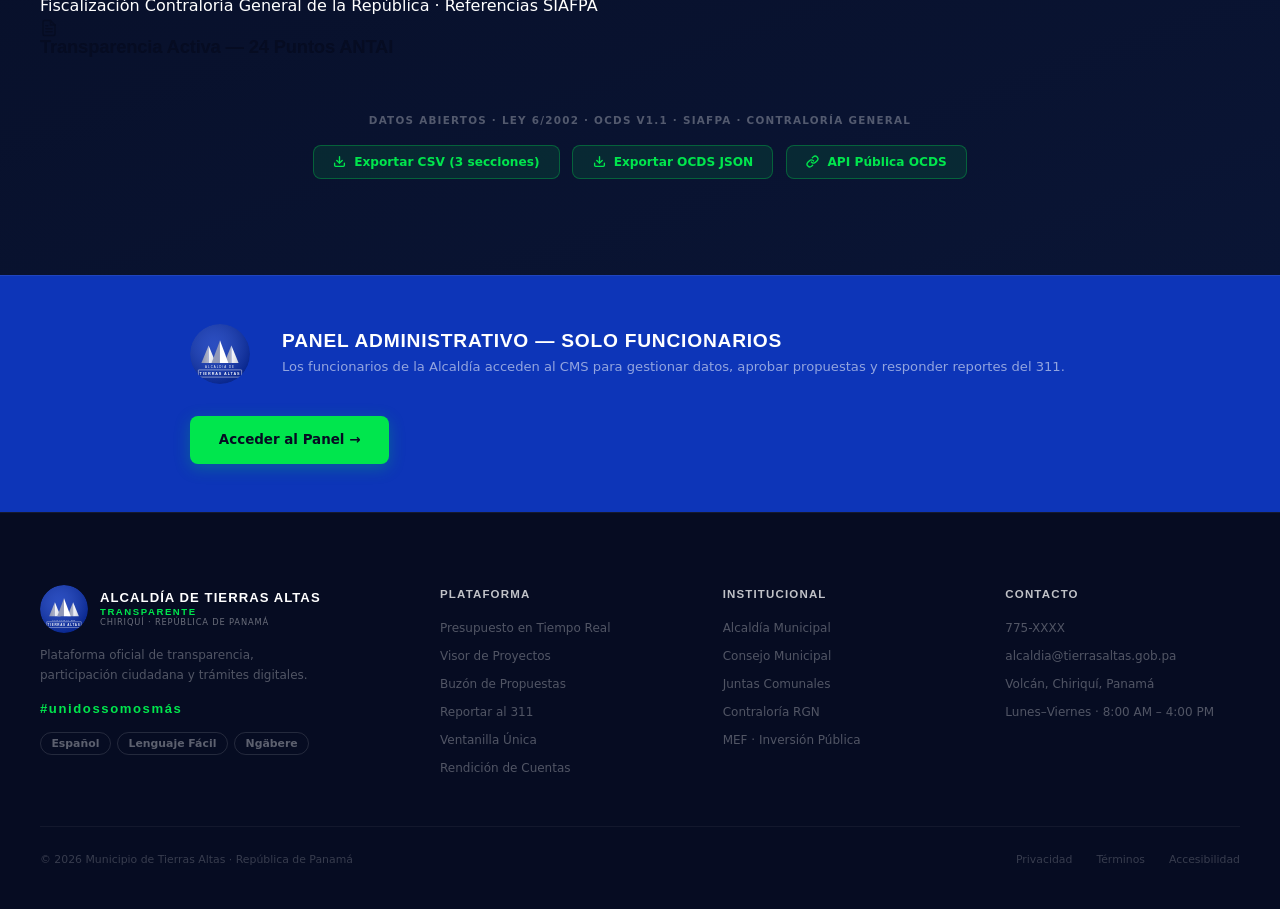
==== commit 4eb0a265: "Add files via upload" ====
--- a/index.html
+++ b/index.html
@@ -520,26 +520,54 @@
     <div class="tramites-grid" id="tramitesGrid" role="list" aria-label="Servicios en línea"></div>
   </section>
 
-  <!-- MÓDULO 6 · RENDICIÓN -->
+  <!-- MÓDULO 6 · RENDICIÓN Y TRANSPARENCIA ACTIVA -->
   <section id="rendicion" class="section-module section-azul" aria-labelledby="rendicion-titulo">
-    <span class="section-eyebrow">Módulo 06 · Accountability Público</span>
+    <span class="section-eyebrow">Módulo 06 · Accountability Público · Ley 6/2002 ANTAI</span>
     <h2 class="section-title" id="rendicion-titulo">Rendición de <em>Cuentas</em></h2>
-    <p class="section-sub" data-i18n="rendicion_sub">Seguimiento de los compromisos de gestión 2024–2029.</p>
+    <p class="section-sub" data-i18n="rendicion_sub">Seguimiento de los compromisos de gestión 2024–2029 y publicación de los 24 puntos de Transparencia Activa exigidos por la ANTAI.</p>
+
+    <!-- Promesas de campaña -->
     <div class="promesas-grid" id="promesasGrid" role="list" aria-label="Compromisos de gestión"></div>
+
+    <!-- Referencias de fiscalización SIAFPA / Contraloría -->
+    <div class="siafpa-strip" id="siafpaStrip" role="region" aria-label="Referencias SIAFPA y Contraloría">
+      <div class="siafpa-header">
+        <svg width="16" height="16" viewBox="0 0 24 24" fill="none" stroke="currentColor" stroke-width="2" stroke-linecap="round" stroke-linejoin="round" aria-hidden="true"><path d="M12 22s8-4 8-10V5l-8-3-8 3v7c0 6 8 10 8 10z"/></svg>
+        <span>Fiscalización Contraloría General de la República · Referencias SIAFPA</span>
+      </div>
+      <div class="siafpa-refs" id="siafpaRefs" role="list"></div>
+    </div>
+
+    <!-- Transparencia Activa — 24 puntos ANTAI -->
+    <div class="transparencia-activa" id="transparenciaActiva" role="region" aria-labelledby="transp-titulo">
+      <div class="transp-header">
+        <h3 class="transp-titulo" id="transp-titulo">
+          <svg width="18" height="18" viewBox="0 0 24 24" fill="none" stroke="currentColor" stroke-width="2" stroke-linecap="round" stroke-linejoin="round" aria-hidden="true"><path d="M14 2H6a2 2 0 00-2 2v16a2 2 0 002 2h12a2 2 0 002-2V8z"/><polyline points="14 2 14 8 20 8"/><line x1="16" y1="13" x2="8" y2="13"/><line x1="16" y1="17" x2="8" y2="17"/><polyline points="10 9 9 9 8 9"/></svg>
+          Transparencia Activa — 24 Puntos ANTAI
+        </h3>
+        <div class="transp-meta">
+          <span class="transp-periodo" id="transpPeriodo"></span>
+          <span class="transp-responsable" id="transpResponsable"></span>
+        </div>
+      </div>
+      <div class="transp-grid" id="transpGrid" role="list" aria-label="24 puntos de transparencia activa ANTAI"></div>
+    </div>
+
+    <!-- Exportación datos abiertos -->
     <div class="opendata-strip">
-      <div class="opendata-label" data-i18n="opendata_label">Datos Abiertos · Ley de Transparencia · Compatible con OCDS Panamá</div>
+      <div class="opendata-label" data-i18n="opendata_label">Datos Abiertos · Ley 6/2002 · OCDS v1.1 · SIAFPA · Contraloría General</div>
       <div class="opendata-btns">
         <button class="btn-opendata" id="btnOpenDataCsv">
           <svg width="13" height="13" viewBox="0 0 24 24" fill="none" stroke="currentColor" stroke-width="2.5" stroke-linecap="round" stroke-linejoin="round" aria-hidden="true"><path d="M21 15v4a2 2 0 01-2 2H5a2 2 0 01-2-2v-4"/><polyline points="7 10 12 15 17 10"/><line x1="12" y1="15" x2="12" y2="3"/></svg>
-          Exportar CSV
+          Exportar CSV (3 secciones)
         </button>
         <button class="btn-opendata" id="btnOpenDataJson">
           <svg width="13" height="13" viewBox="0 0 24 24" fill="none" stroke="currentColor" stroke-width="2.5" stroke-linecap="round" stroke-linejoin="round" aria-hidden="true"><path d="M21 15v4a2 2 0 01-2 2H5a2 2 0 01-2-2v-4"/><polyline points="7 10 12 15 17 10"/><line x1="12" y1="15" x2="12" y2="3"/></svg>
-          Exportar JSON
+          Exportar OCDS JSON
         </button>
         <button class="btn-opendata" id="btnShowApi">
           <svg width="13" height="13" viewBox="0 0 24 24" fill="none" stroke="currentColor" stroke-width="2.5" stroke-linecap="round" stroke-linejoin="round" aria-hidden="true"><path d="M10 13a5 5 0 007.54.54l3-3a5 5 0 00-7.07-7.07l-1.72 1.71"/><path d="M14 11a5 5 0 00-7.54-.54l-3 3a5 5 0 007.07 7.07l1.71-1.71"/></svg>
-          API Pública
+          API Pública OCDS
         </button>
       </div>
     </div>
@@ -692,6 +720,7 @@
   <script src="js/seguridad.js"></script>
   <script src="api/servicios_externos.js"></script>
   <script src="api/core_logic.js"></script>
+  <script src="api/export.js"></script>
   <script src="tramites/pagos.js"></script>
   <script src="js/data.js"></script>
   <script src="js/i18n.js"></script>
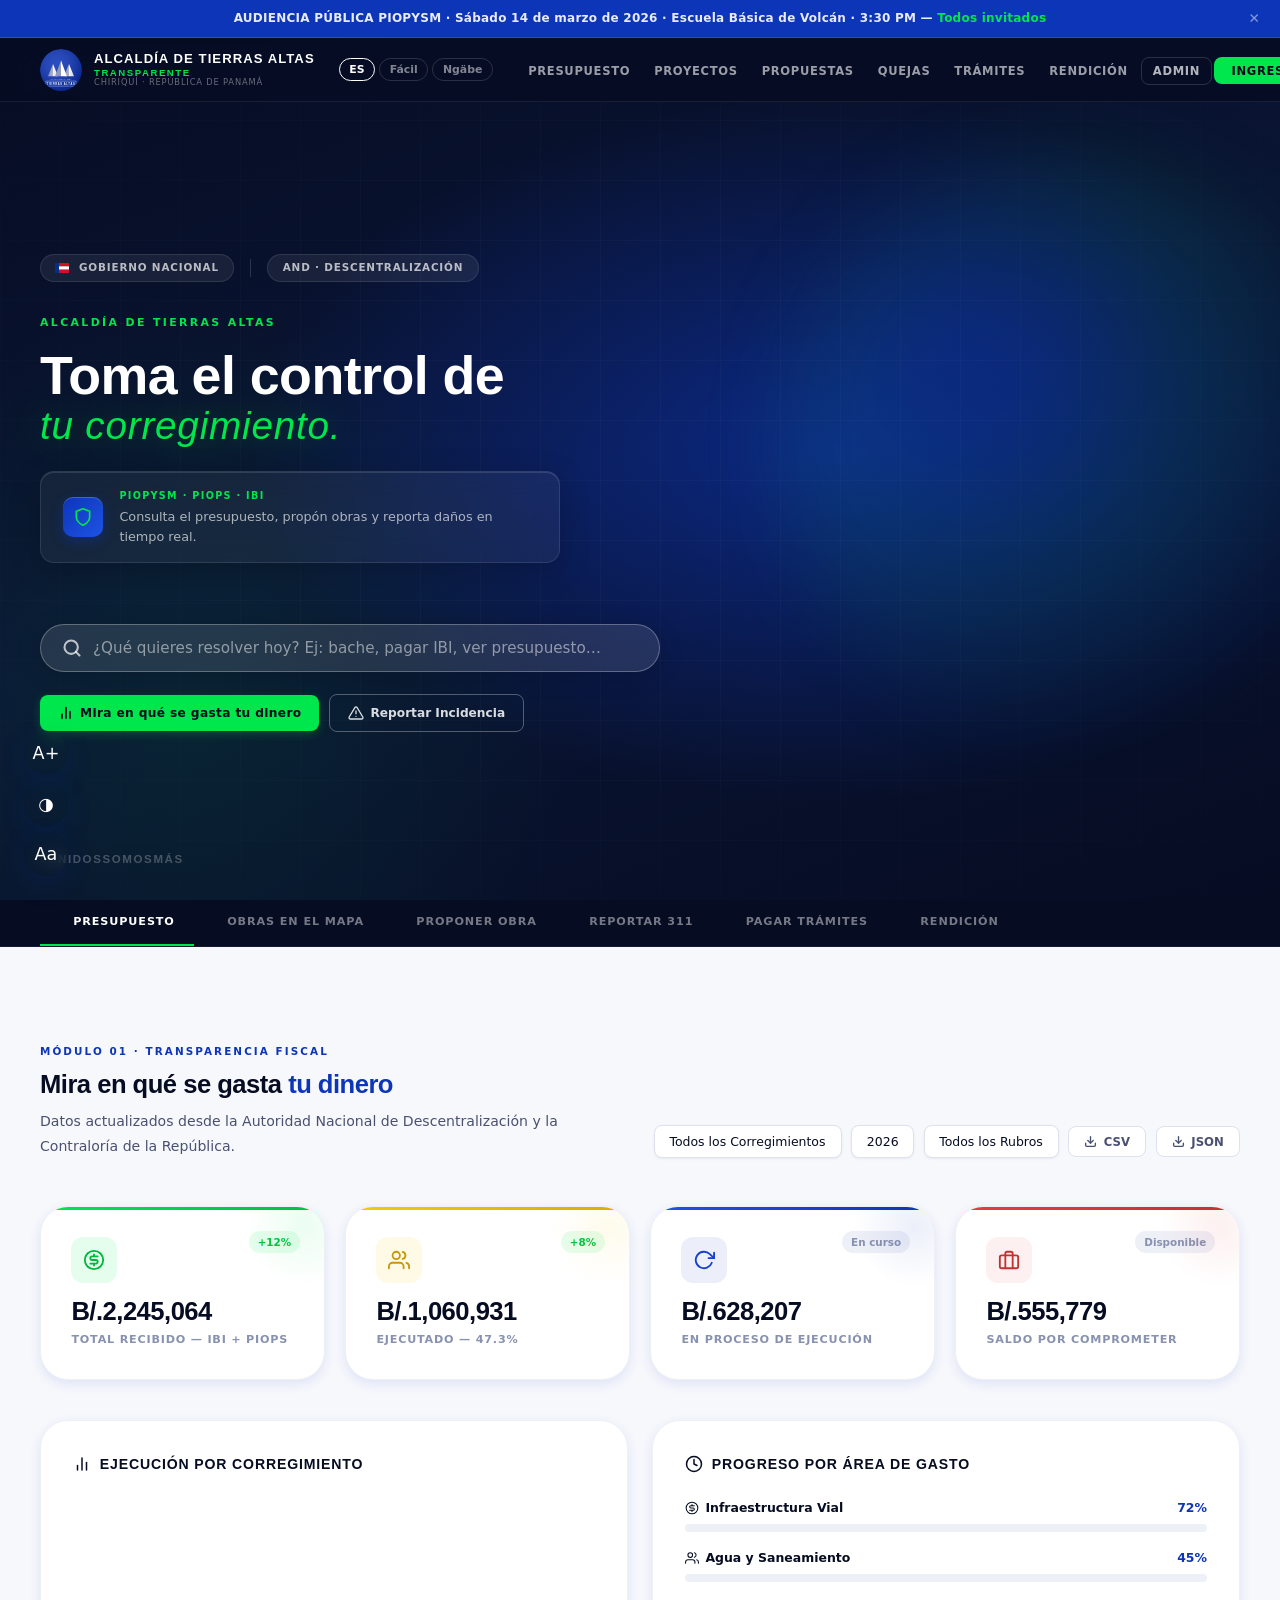
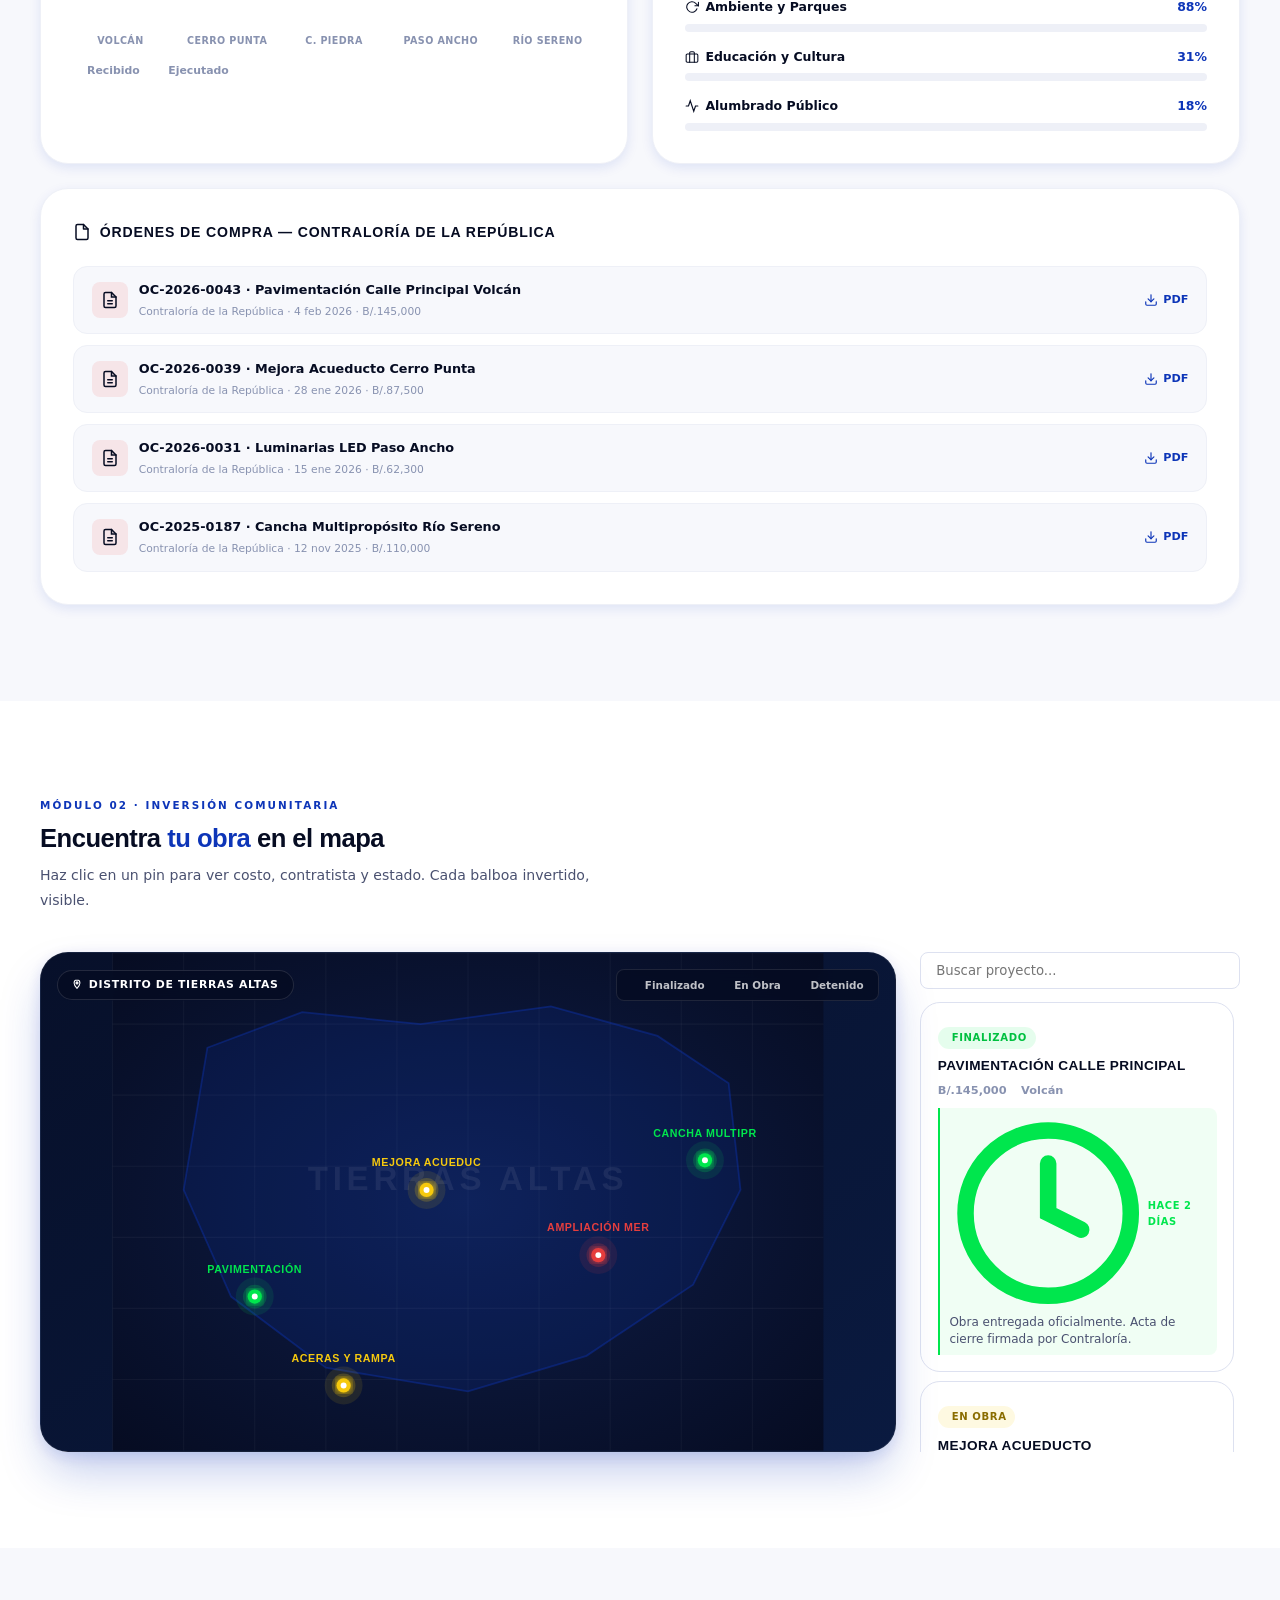
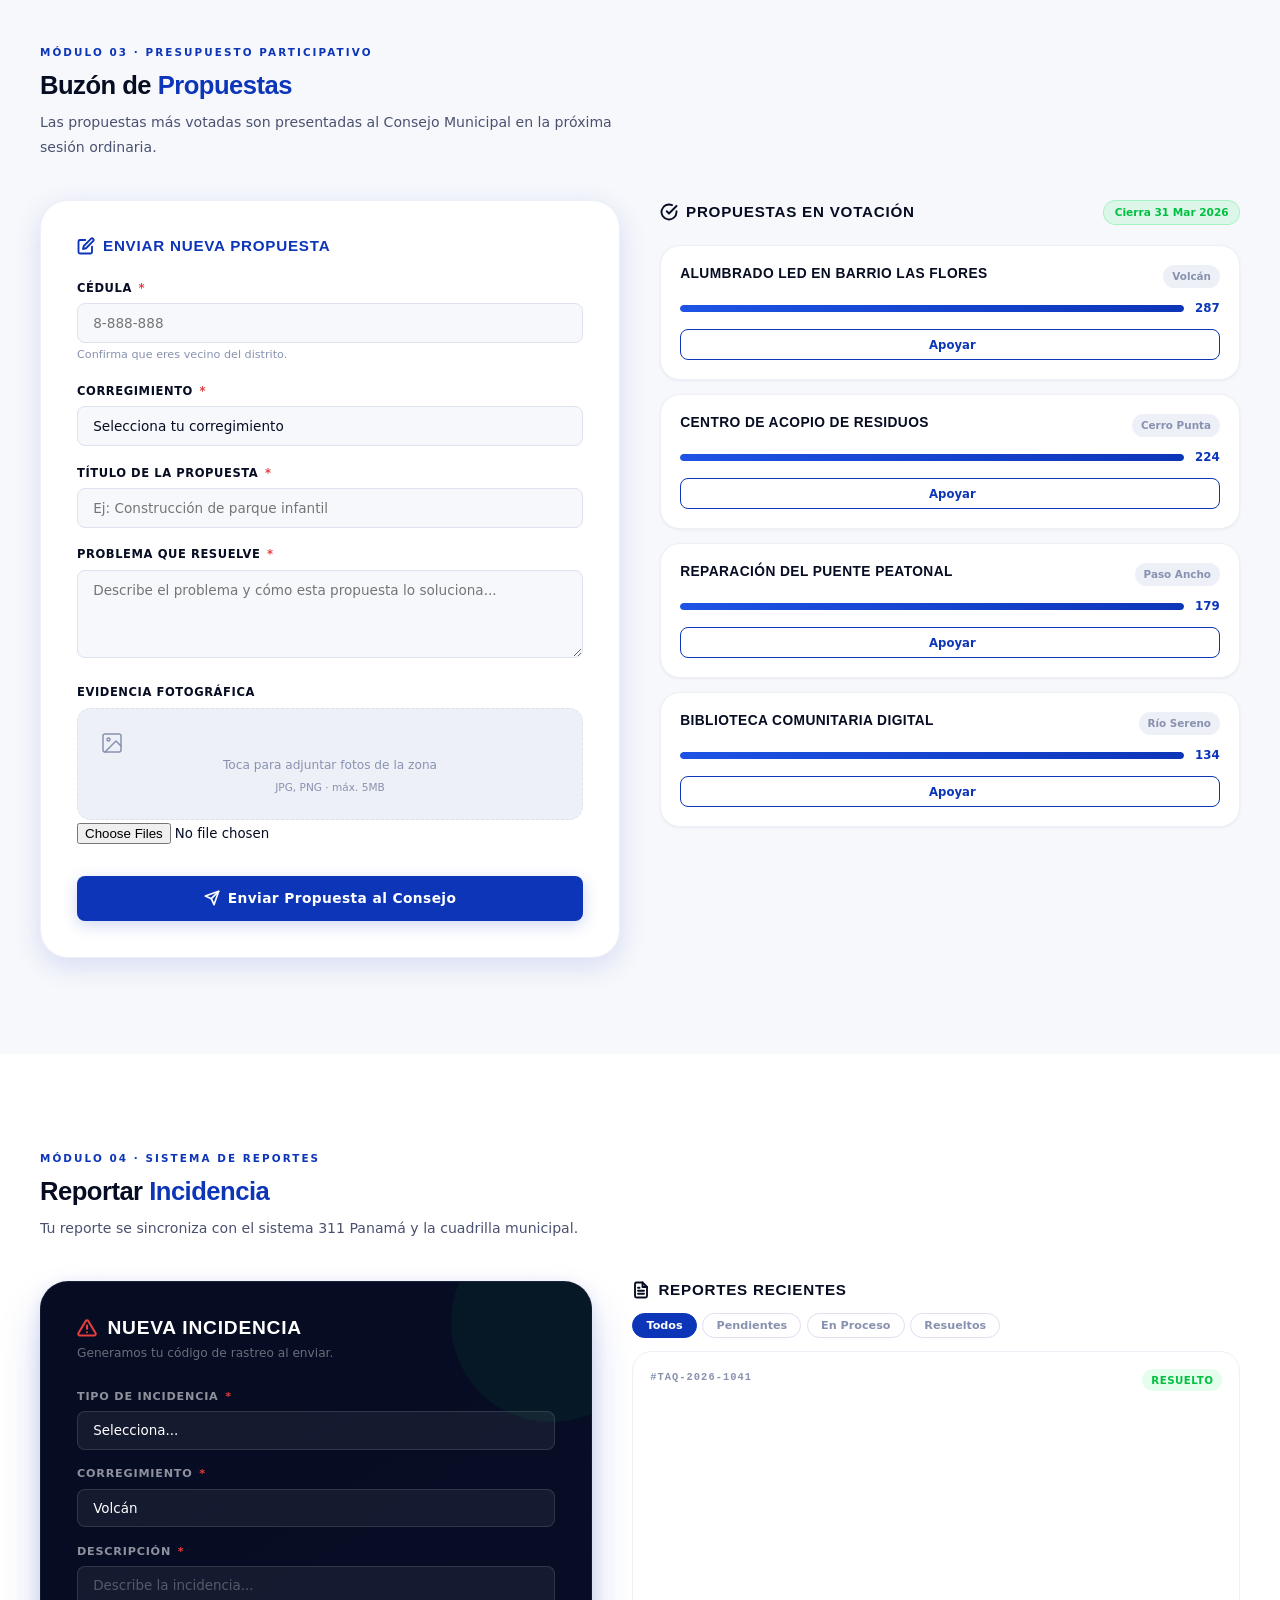
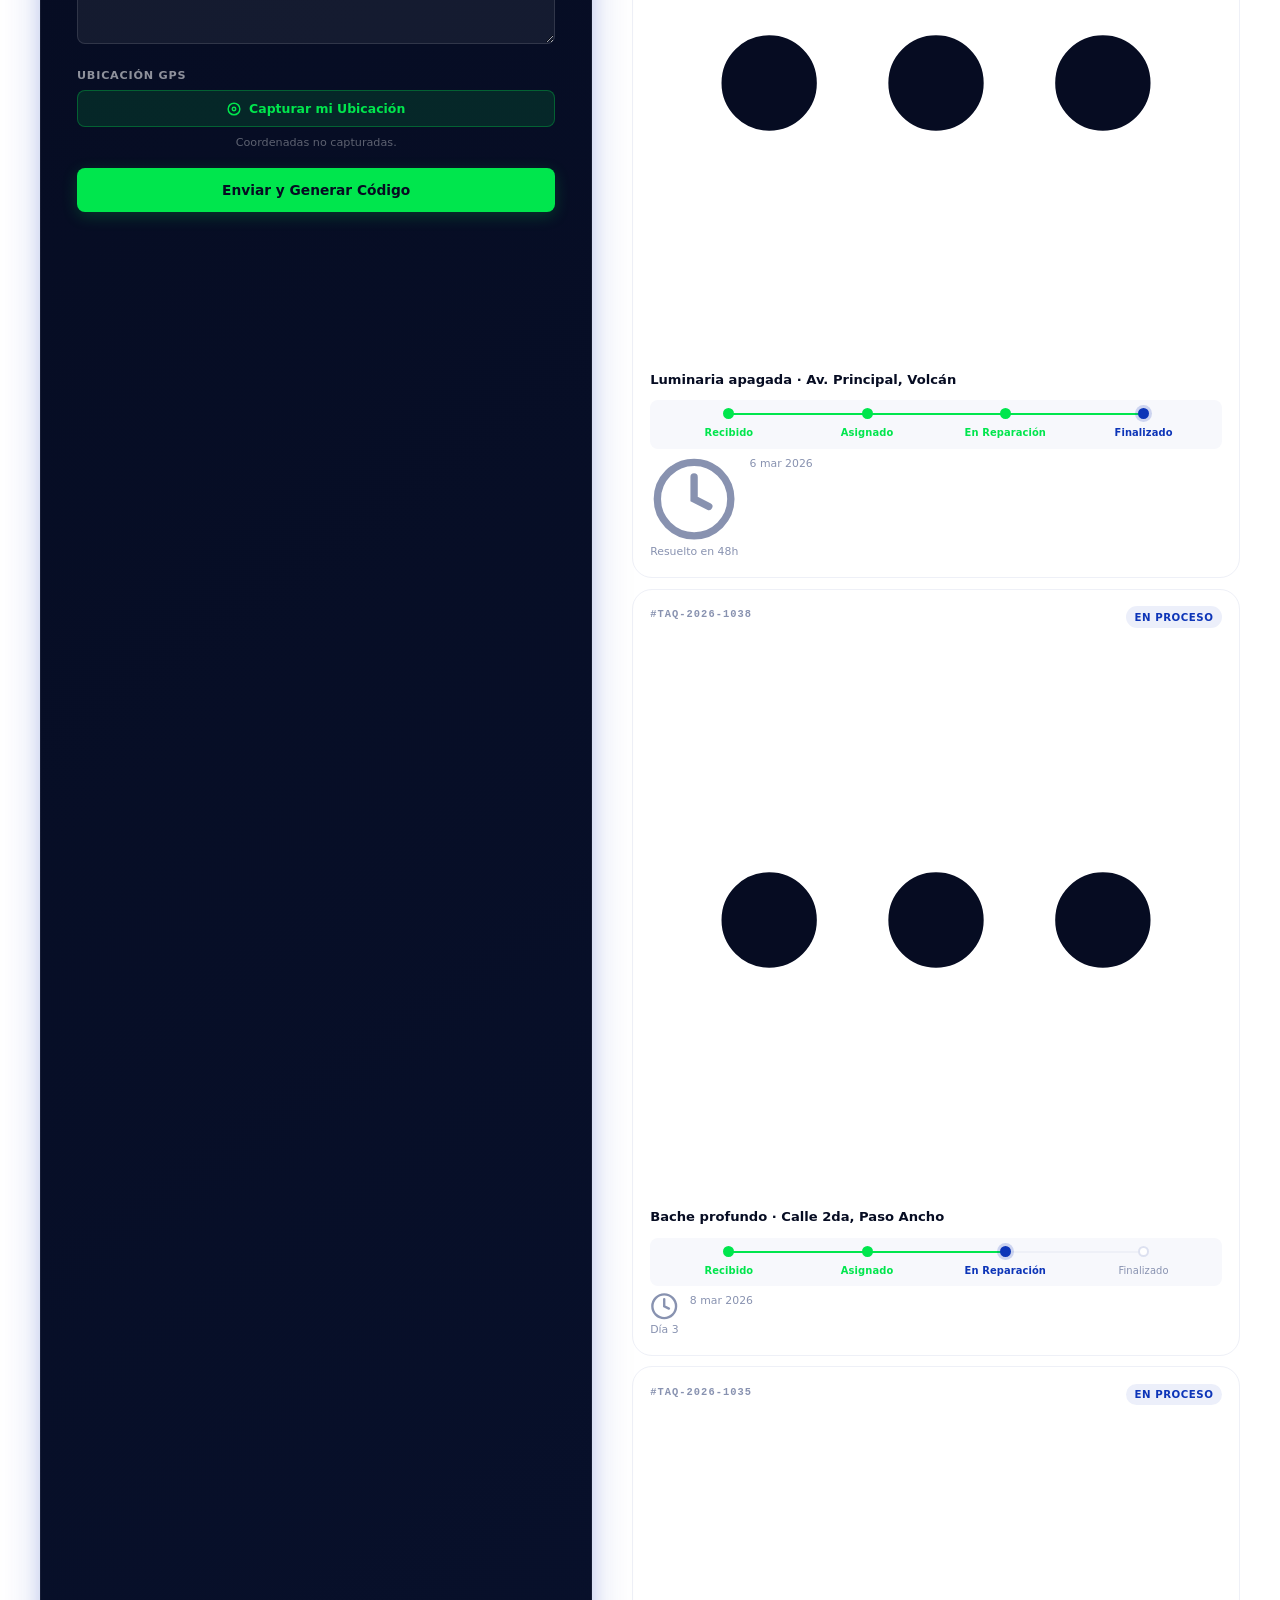
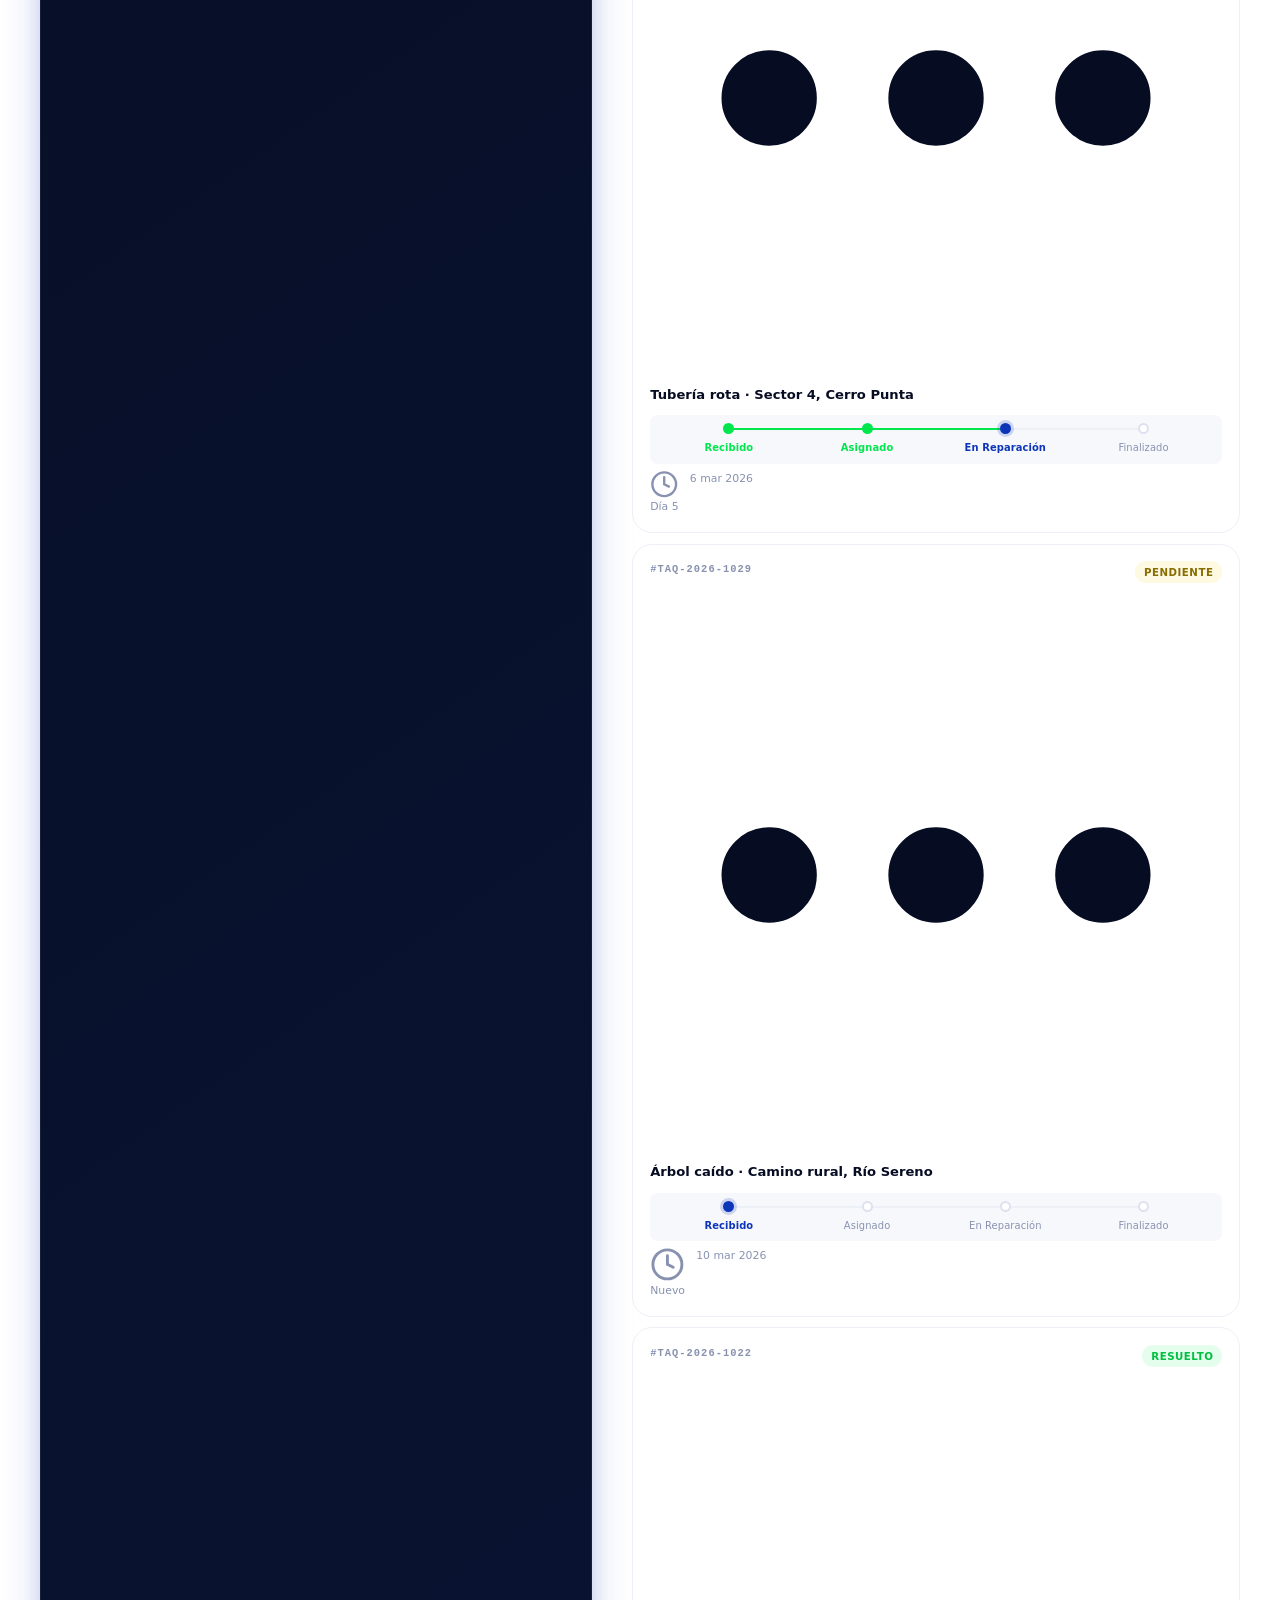
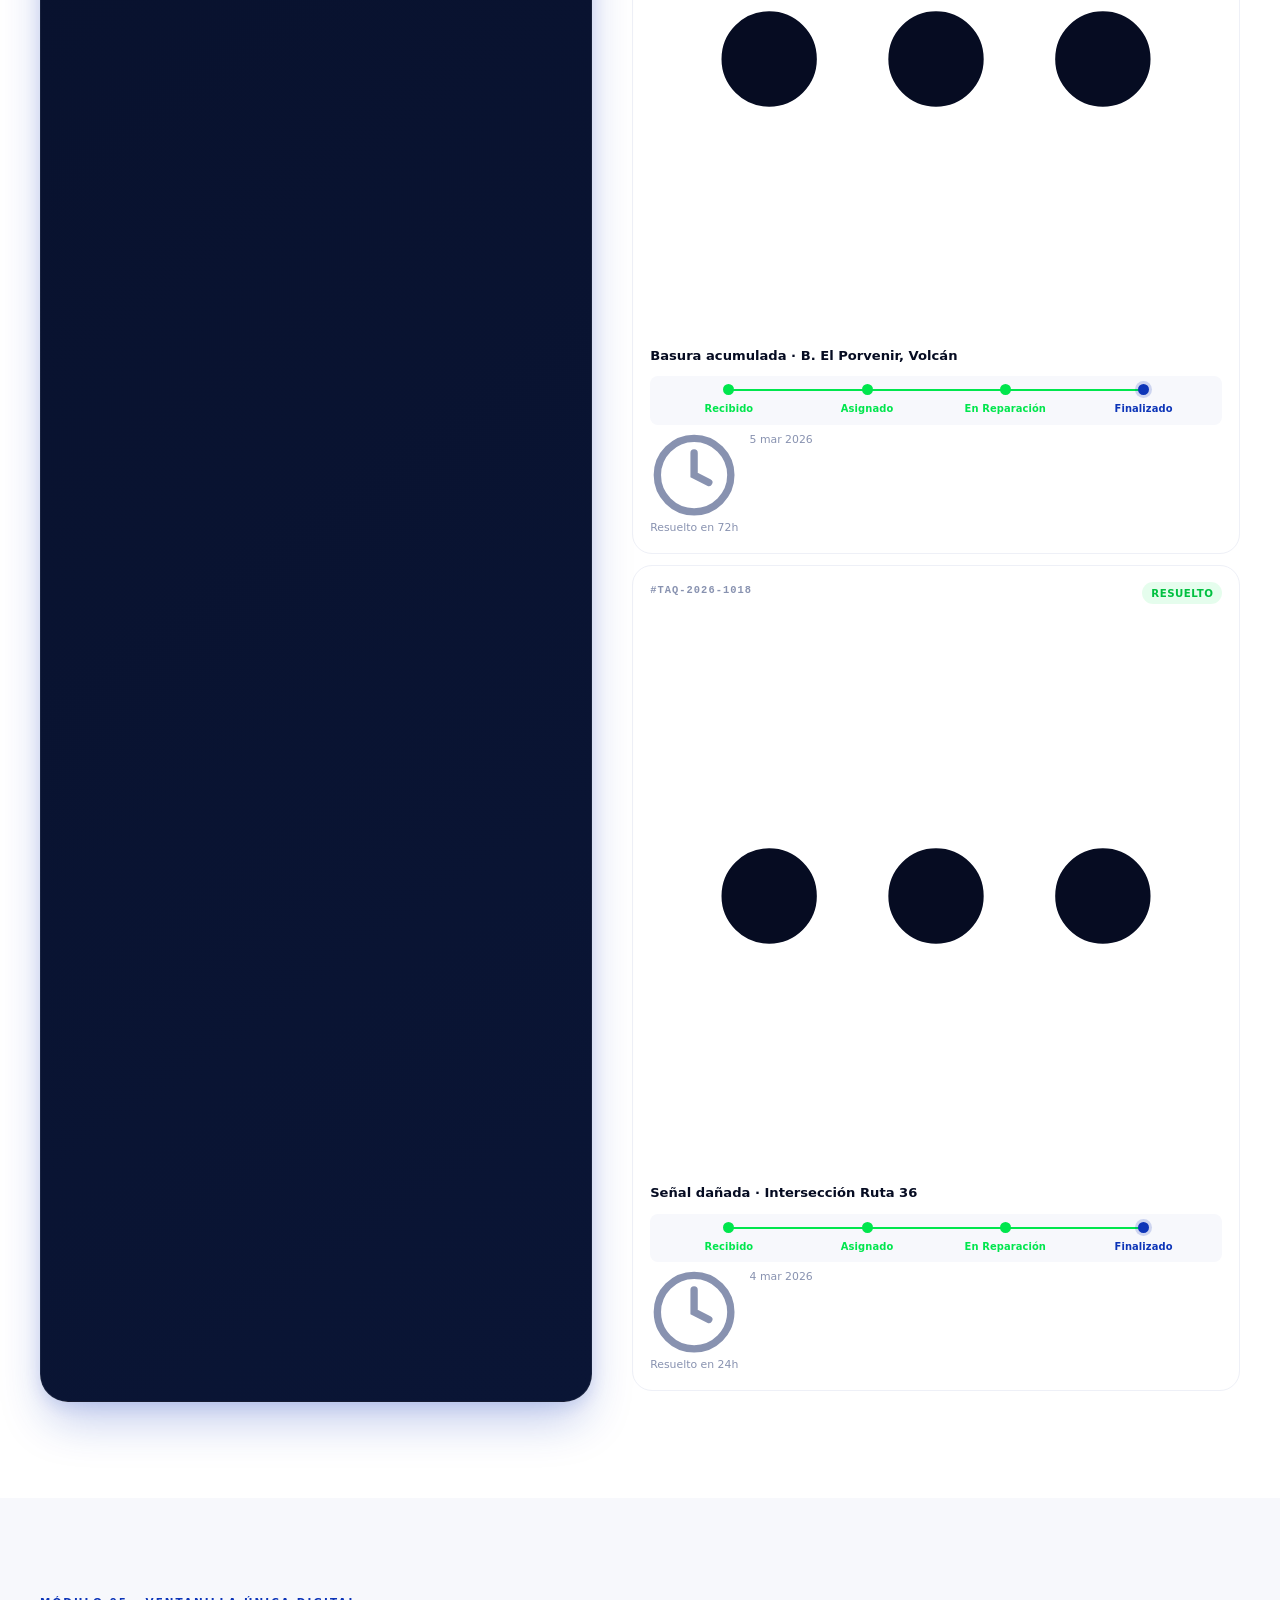
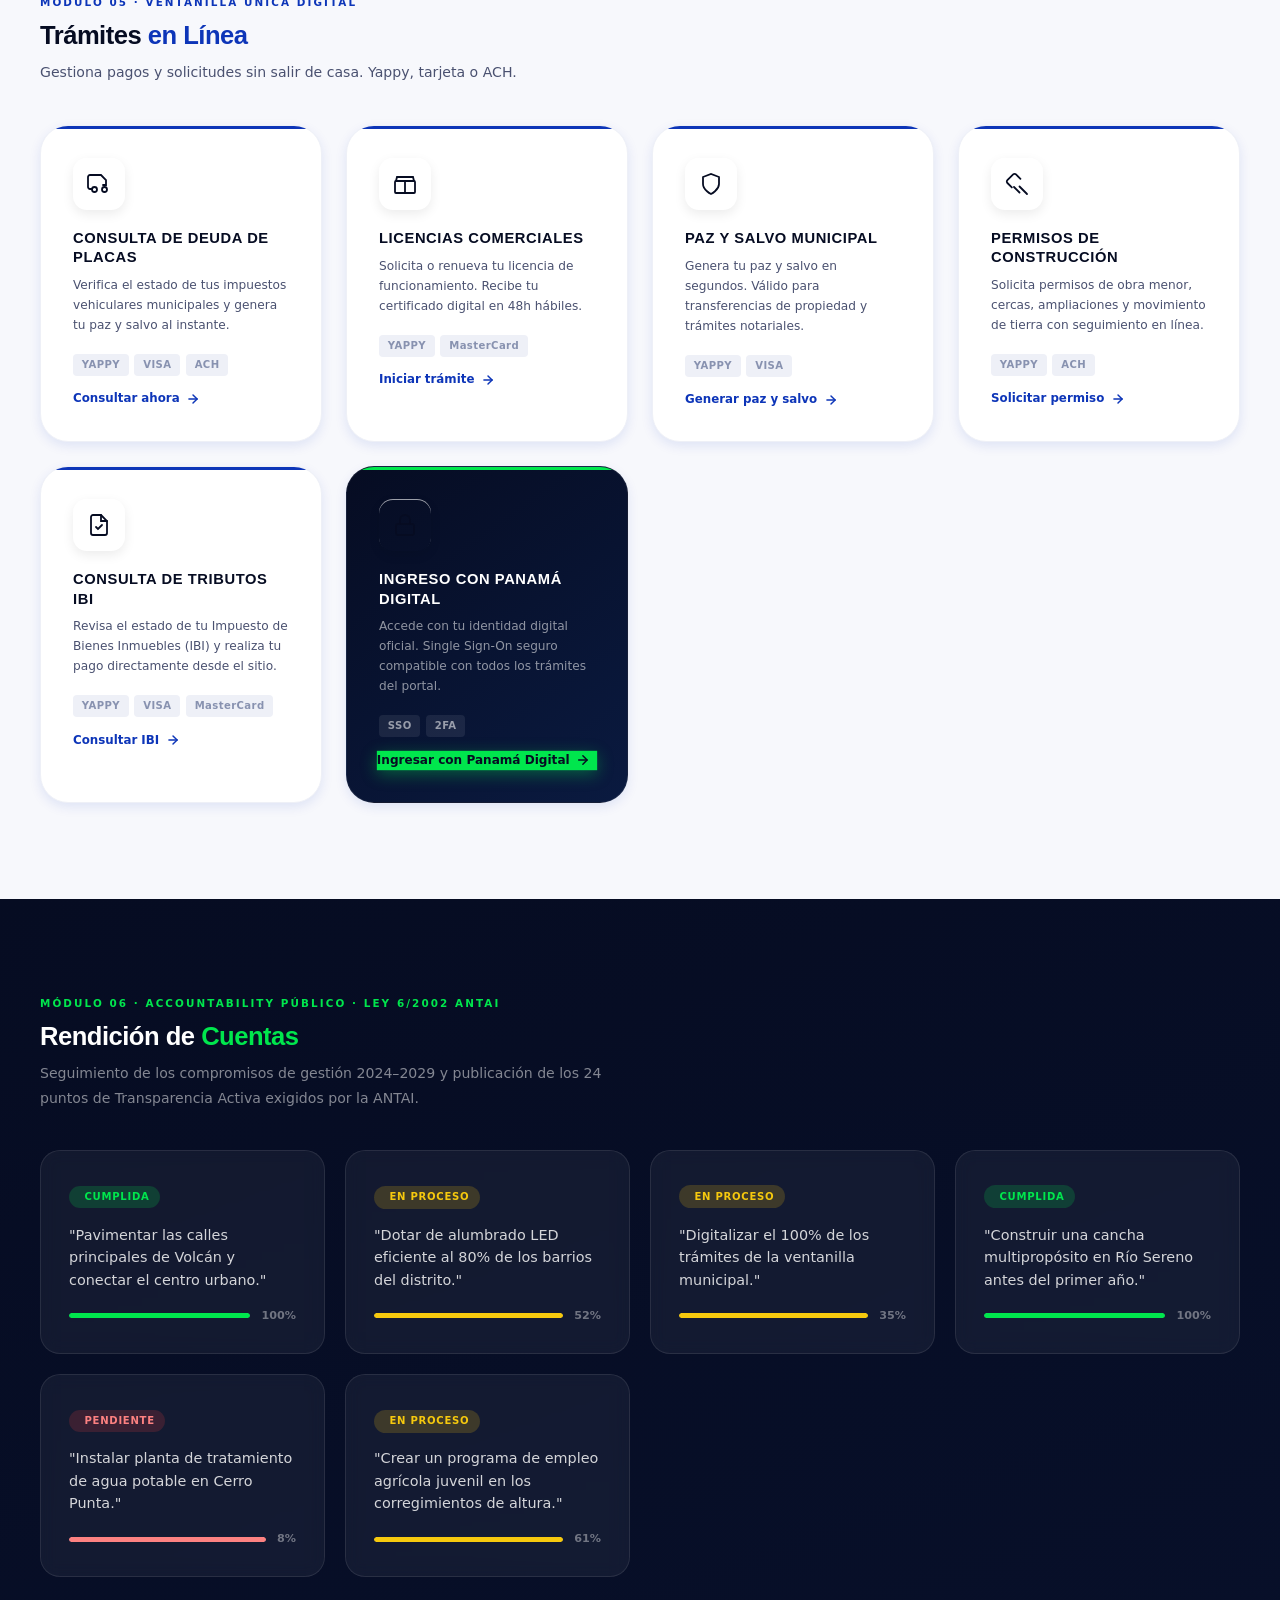
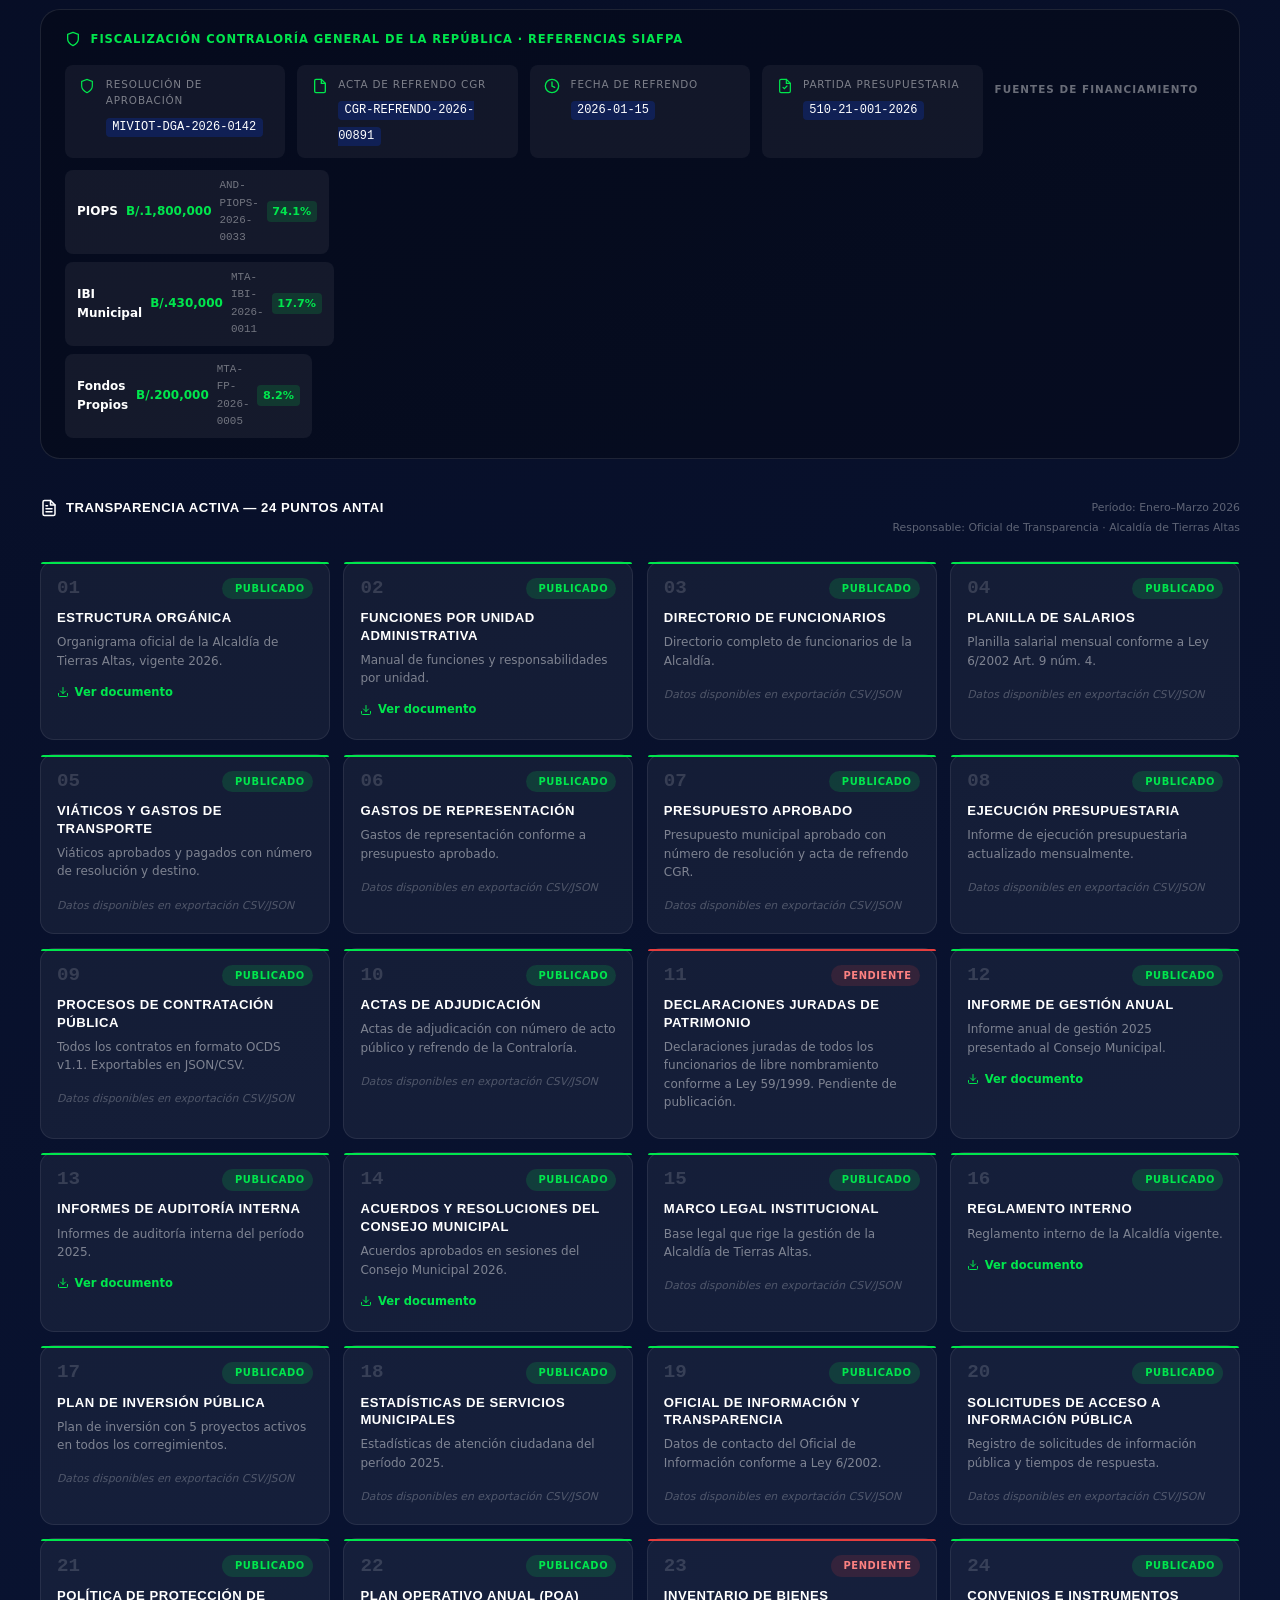
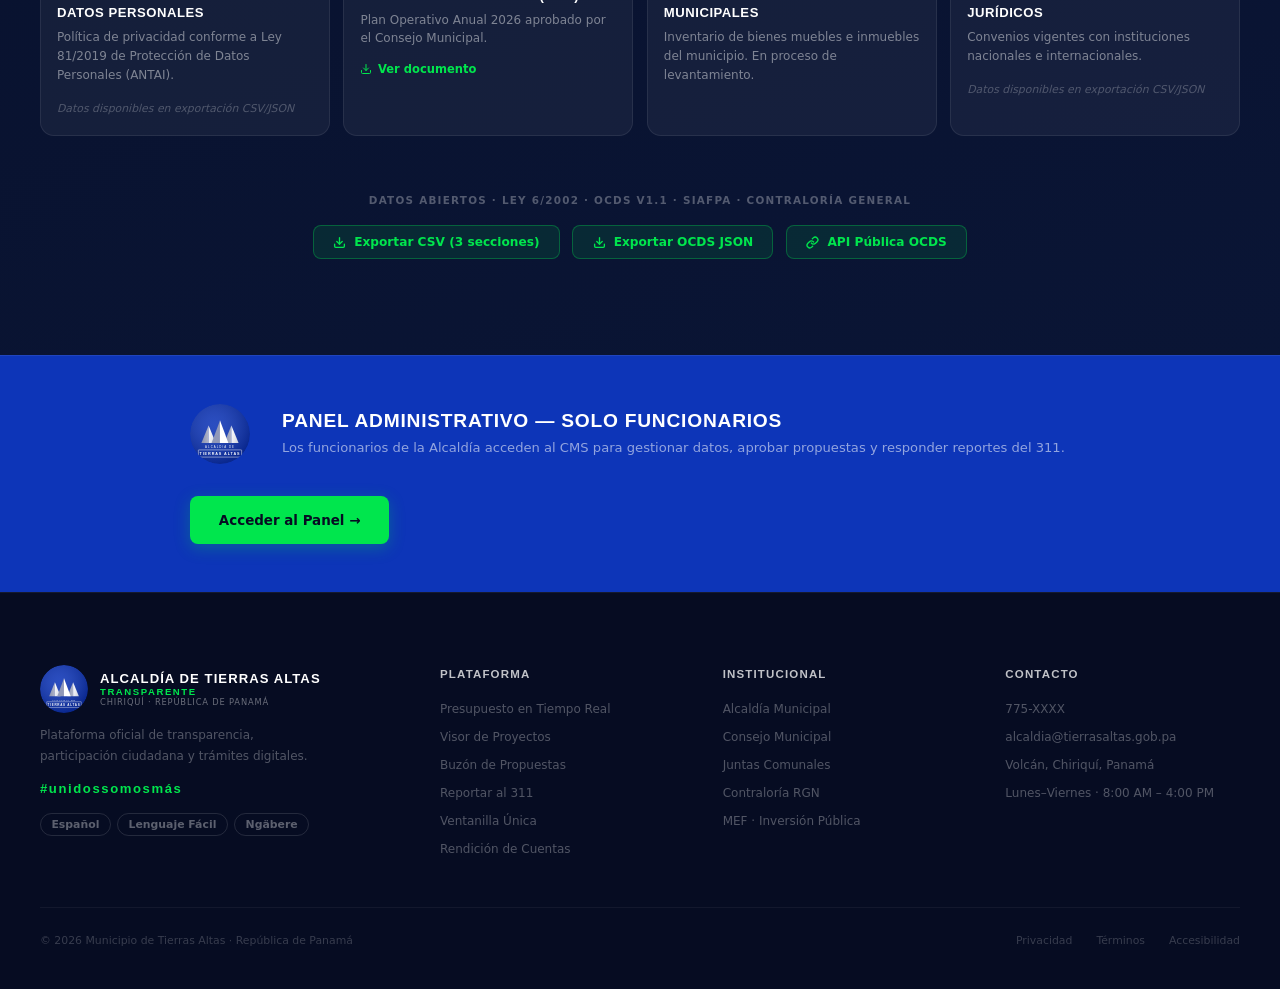
==== commit ab68e8a8: "Add files via upload" ====
--- a/index.html
+++ b/index.html
@@ -342,19 +342,25 @@
     <h2 class="section-title" id="proyectos-titulo">Encuentra <em>tu obra</em> en el mapa</h2>
     <p class="section-sub" data-i18n="proyectos_sub">Haz clic en un pin para ver costo, contratista y estado. Cada balboa invertido, visible.</p>
     <div class="mapa-layout">
-      <div class="mapa-container" role="img" aria-label="Mapa interactivo de proyectos">
+      <div class="mapa-container" role="application" aria-label="Mapa interactivo de proyectos en Tierras Altas. Usa las flechas del teclado o Tab para navegar entre los 5 proyectos." aria-describedby="mapa-desc-sr">
         <div class="mapa-topbar">
           <div class="mapa-badge">
             <svg width="10" height="12" viewBox="0 0 24 28" fill="none" stroke="currentColor" stroke-width="2.5" aria-hidden="true"><path d="M12 2C8.13 2 5 5.13 5 9c0 5.25 7 13 7 13s7-7.75 7-13c0-3.87-3.13-7-7-7z"/><circle cx="12" cy="9" r="2.5" fill="currentColor"/></svg>
             Distrito de Tierras Altas
           </div>
-          <div class="mapa-leyenda" aria-label="Leyenda">
+          <p id="mapa-desc-sr" class="sr-only">
+              Mapa de los 5 proyectos de inversión del municipio de Tierras Altas, Chiriquí.
+              Proyectos: Pavimentación en Volcán (finalizado), Acueducto en Cerro Punta (en construcción),
+              Mercado en Cuesta de Piedra (detenido), Cancha en Río Sereno (finalizado),
+              Aceras en Paso Ancho (en construcción). Usa Tab para navegar entre los pines del mapa.
+            </p>
+            <div class="mapa-leyenda" aria-label="Leyenda del mapa">
             <div class="leyenda-dot"><div class="leyenda-circle" style="background:#00e64d"></div>Finalizado</div>
             <div class="leyenda-dot"><div class="leyenda-circle" style="background:#f6c90e"></div>En Obra</div>
             <div class="leyenda-dot"><div class="leyenda-circle" style="background:#e53e3e"></div>Detenido</div>
           </div>
         </div>
-        <svg class="mapa-svg" id="mapaSVG" viewBox="0 0 600 420" xmlns="http://www.w3.org/2000/svg" role="presentation"></svg>
+        <svg class="mapa-svg" id="mapaSVG" viewBox="0 0 600 420" xmlns="http://www.w3.org/2000/svg" role="img" aria-hidden="true"></svg>
         <div class="mapa-info-banner" id="mapaInfoBanner" role="region" aria-live="polite" aria-label="Proyecto seleccionado">
           <div class="info-titulo" id="mapaInfoTitulo">Selecciona un proyecto</div>
           <div class="info-grid">
@@ -645,7 +651,7 @@
   </footer>
 
   <!-- MODALES -->
-  <div class="modal-overlay" id="ticketModal" role="dialog" aria-modal="true" aria-labelledby="modal-ticket-title" id="ticketModalOverlay">
+  <div class="modal-overlay" id="ticketModal" role="dialog" aria-modal="true" aria-labelledby="modal-ticket-title">
     <div class="modal">
       <button class="modal-close" data-modal="ticketModal" class="modal-close" aria-label="Cerrar">✕</button>
       <div class="ticket-success">
@@ -663,7 +669,7 @@
     </div>
   </div>
 
-  <div class="modal-overlay" id="propuestaModal" role="dialog" aria-modal="true" aria-labelledby="modal-prop-title" id="propuestaModalOverlay">
+  <div class="modal-overlay" id="propuestaModal" role="dialog" aria-modal="true" aria-labelledby="modal-prop-title">
     <div class="modal">
       <button class="modal-close" data-modal="propuestaModal" class="modal-close" aria-label="Cerrar">✕</button>
       <div class="ticket-success">
@@ -681,7 +687,7 @@
     </div>
   </div>
 
-  <div class="modal-overlay" id="loginModal" role="dialog" aria-modal="true" aria-labelledby="modal-login-title" id="loginModalOverlay">
+  <div class="modal-overlay" id="loginModal" role="dialog" aria-modal="true" aria-labelledby="modal-login-title">
     <div class="modal">
       <button class="modal-close" data-modal="loginModal" class="modal-close" aria-label="Cerrar">✕</button>
       <h3 id="modal-login-title" style="font-family:var(--f-display);margin-bottom:1.4rem;font-size:1.3rem;text-transform:uppercase;letter-spacing:.04em;">Ingreso Ciudadano</h3>
@@ -698,7 +704,7 @@
     </div>
   </div>
 
-  <div class="modal-overlay" id="apiModal" role="dialog" aria-modal="true" aria-labelledby="modal-api-title" id="apiModalOverlay">
+  <div class="modal-overlay" id="apiModal" role="dialog" aria-modal="true" aria-labelledby="modal-api-title">
     <div class="modal" style="max-width:520px">
       <button class="modal-close" data-modal="apiModal" class="modal-close" aria-label="Cerrar">✕</button>
       <h3 id="modal-api-title" style="font-family:var(--f-display);margin-bottom:.4rem;font-size:1.2rem;text-transform:uppercase;letter-spacing:.04em;">API Pública</h3>
@@ -726,5 +732,9 @@
   <script src="js/i18n.js"></script>
   <script src="js/app.js"></script>
   <script src="js/sw-register.js"></script>
+
+  <!-- Live region para anuncios de lectores de pantalla (WCAG 4.1.3) -->
+  <div id="mapa-live-region" class="sr-only" role="status" aria-live="polite" aria-atomic="true"></div>
+  <div id="app-live-region"  class="sr-only" role="alert"  aria-live="assertive" aria-atomic="true"></div>
 </body>
 </html>
--- a/css/components.css
+++ b/css/components.css
@@ -709,3 +709,104 @@
   from { clip-path: inset(0 100% 0 0); }
   to   { clip-path: inset(0 0% 0 0); }
 }
+
+/* ══════════════════════════════════════════════════════════════
+   TRANSPARENCIA ACTIVA · SIAFPA — Estilos Módulo 6 v2.0
+   Ley 6/2002 ANTAI · Contraloría General · OCDS v1.1
+══════════════════════════════════════════════════════════════ */
+
+/* ── SIAFPA Strip ── */
+.siafpa-strip {
+  background: rgba(0,0,0,.25);
+  border: 1px solid rgba(255,255,255,.1);
+  border-radius: var(--r-lg);
+  padding: 1.25rem 1.5rem;
+  margin: 2rem 0;
+}
+.siafpa-header {
+  display: flex; align-items: center; gap: .6rem;
+  font-size: .72rem; font-weight: 700; color: var(--verde);
+  letter-spacing: .08em; text-transform: uppercase;
+  margin-bottom: 1rem;
+}
+.siafpa-header svg { flex-shrink: 0; }
+.siafpa-refs {
+  display: grid;
+  grid-template-columns: repeat(auto-fit, minmax(220px, 1fr));
+  gap: .75rem;
+}
+.siafpa-ref-item {
+  display: flex; align-items: flex-start; gap: .65rem;
+  background: rgba(255,255,255,.05);
+  border-radius: var(--r-sm);
+  padding: .7rem .9rem;
+}
+.siafpa-ref-icon { flex-shrink: 0; width: 16px; height: 16px; color: var(--verde); margin-top: 2px; }
+.siafpa-ref-label { font-size: .65rem; color: rgba(255,255,255,.45); text-transform: uppercase; letter-spacing: .08em; display: block; margin-bottom: .2rem; }
+.siafpa-ref-valor { font-family: var(--f-mono); font-size: .75rem; color: #fff; background: rgba(13,53,184,.3); padding: .15rem .4rem; border-radius: 4px; }
+.siafpa-fuentes-title { font-size: .65rem; font-weight: 700; color: rgba(255,255,255,.4); text-transform: uppercase; letter-spacing: .1em; margin: 1rem 0 .5rem; }
+.siafpa-fuentes { display: flex; flex-wrap: wrap; gap: .5rem; }
+.siafpa-fuente { display: flex; align-items: center; gap: .5rem; background: rgba(255,255,255,.06); border-radius: var(--r-sm); padding: .45rem .75rem; font-size: .75rem; }
+.siafpa-fuente-nombre { color: #fff; font-weight: 600; }
+.siafpa-fuente-monto  { color: var(--verde); font-weight: 700; }
+.siafpa-fuente-res    { font-family: var(--f-mono); font-size: .68rem; color: rgba(255,255,255,.4); }
+.siafpa-fuente-pct    { background: rgba(0,230,77,.15); color: var(--verde); font-weight: 700; font-size: .7rem; padding: .1rem .35rem; border-radius: 4px; }
+
+/* ── Transparencia Activa — 24 puntos ANTAI ── */
+.transparencia-activa {
+  margin: 2.5rem 0;
+}
+.transp-header {
+  display: flex; justify-content: space-between; align-items: flex-start;
+  flex-wrap: wrap; gap: .75rem; margin-bottom: 1.5rem;
+}
+.transp-titulo {
+  display: flex; align-items: center; gap: .5rem;
+  font-family: var(--f-display); font-size: 1rem; font-weight: 700;
+  color: #fff; text-transform: uppercase; letter-spacing: .04em;
+}
+.transp-meta { display: flex; flex-direction: column; gap: .2rem; text-align: right; }
+.transp-periodo, .transp-responsable { font-size: .68rem; color: rgba(255,255,255,.35); }
+.transp-grid {
+  display: grid;
+  grid-template-columns: repeat(auto-fill, minmax(240px, 1fr));
+  gap: .85rem;
+}
+.transp-card {
+  background: rgba(255,255,255,.05);
+  border: 1px solid rgba(255,255,255,.08);
+  border-radius: var(--r-md);
+  padding: 1rem;
+  transition: var(--t);
+  position: relative;
+}
+.transp-card::before {
+  content: ''; position: absolute; top: 0; left: 0; right: 0; height: 2px;
+  border-radius: var(--r-md) var(--r-md) 0 0;
+}
+.transp-card.publicado::before { background: var(--verde); }
+.transp-card.pendiente::before { background: var(--rojo); }
+.transp-card.parcial::before   { background: var(--oro); }
+.transp-card:hover { background: rgba(255,255,255,.08); transform: translateY(-2px); }
+
+.transp-card-header { display: flex; justify-content: space-between; align-items: center; margin-bottom: .6rem; }
+.transp-num { font-family: var(--f-mono); font-size: 1.2rem; font-weight: 800; color: rgba(255,255,255,.15); line-height: 1; }
+.transp-estado { display: flex; align-items: center; gap: .3rem; font-size: .62rem; font-weight: 700; padding: .18rem .5rem; border-radius: 100px; text-transform: uppercase; letter-spacing: .06em; }
+.transp-estado.publicado { background: rgba(0,230,77,.15); color: var(--verde); }
+.transp-estado.pendiente { background: rgba(229,62,62,.15); color: #FC8181; }
+.transp-estado.parcial   { background: rgba(246,201,14,.15); color: var(--oro); }
+.transp-titulo { font-size: .82rem; font-weight: 700; color: #fff; margin-bottom: .4rem; line-height: 1.35; }
+.transp-desc { font-size: .75rem; color: rgba(255,255,255,.45); line-height: 1.55; margin-bottom: .6rem; }
+.transp-link {
+  display: inline-flex; align-items: center; gap: .35rem;
+  font-size: .72rem; font-weight: 600; color: var(--verde);
+  text-decoration: none; transition: color .2s;
+}
+.transp-link:hover { color: #fff; }
+.transp-link svg { width: 12px; height: 12px; }
+.transp-inline { font-size: .68rem; color: rgba(255,255,255,.25); font-style: italic; }
+
+@media(max-width:560px) {
+  .transp-grid { grid-template-columns: 1fr 1fr; }
+  .siafpa-refs { grid-template-columns: 1fr; }
+}
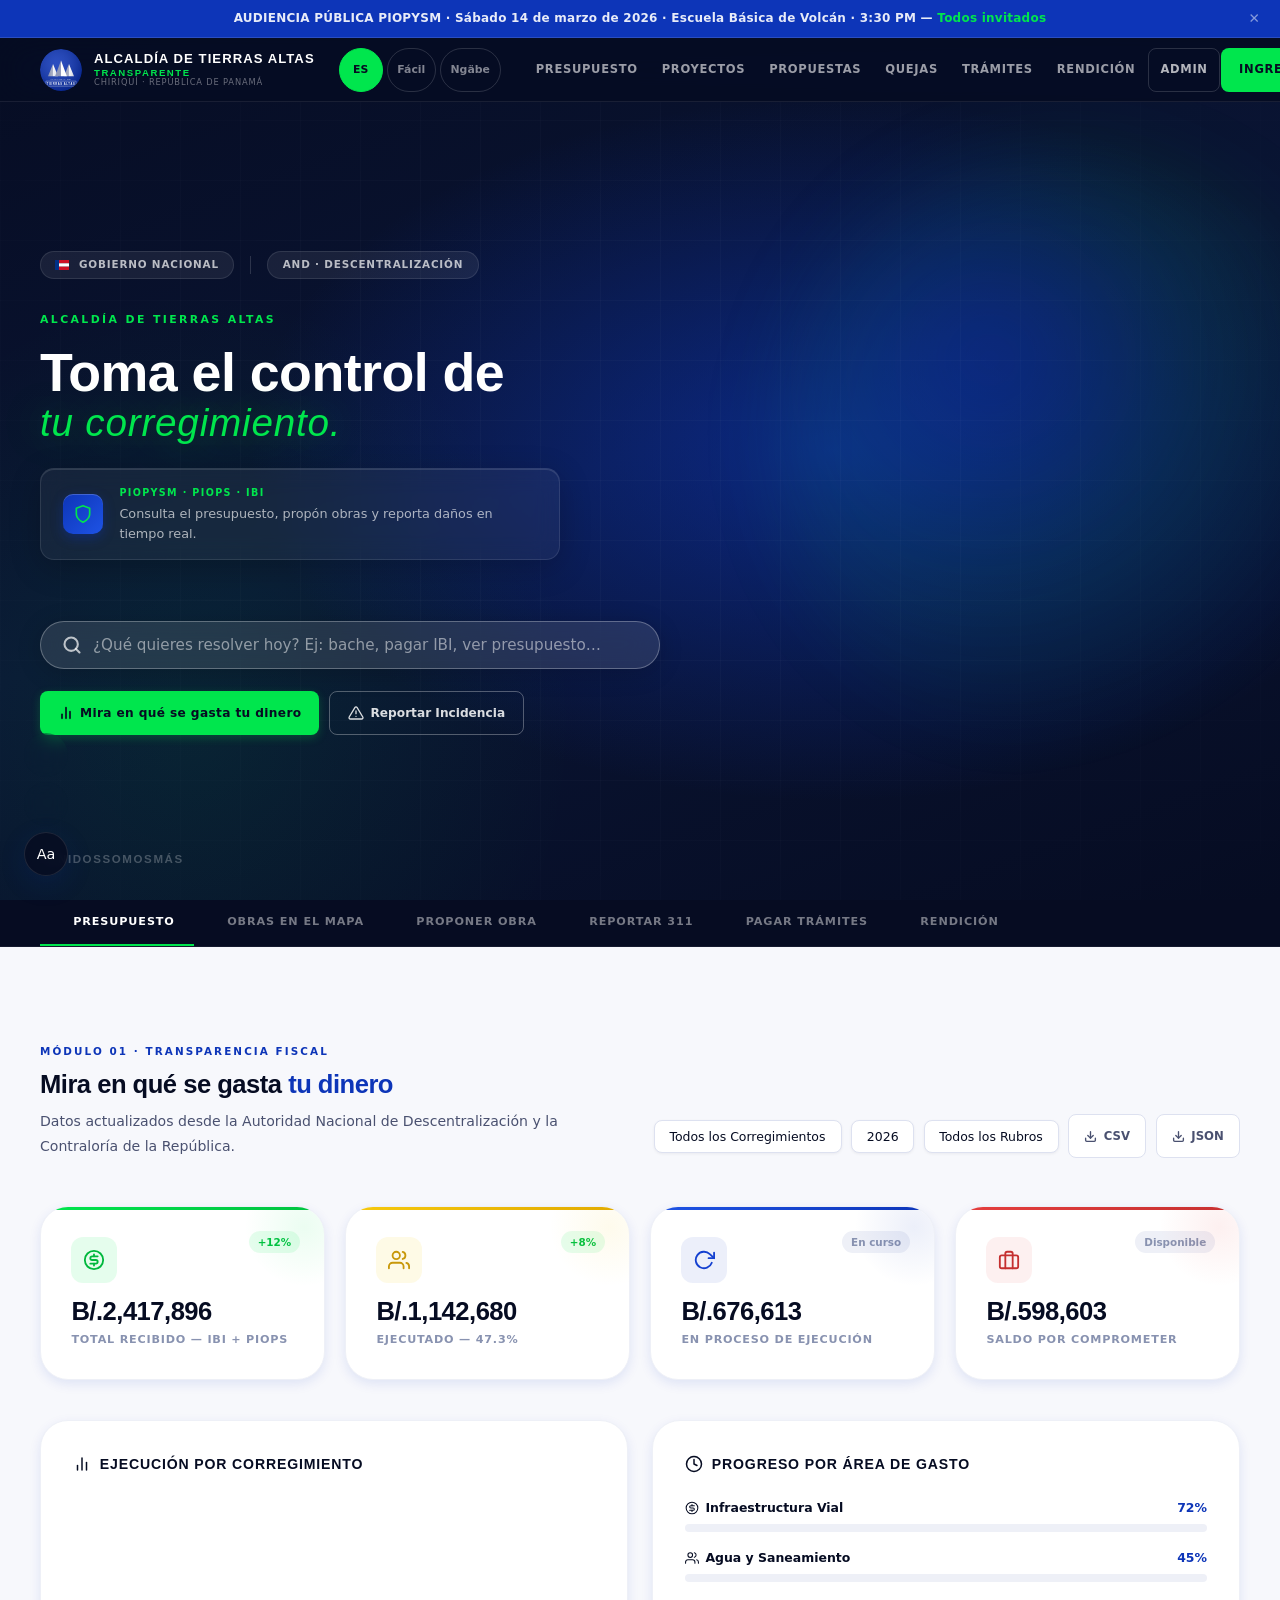
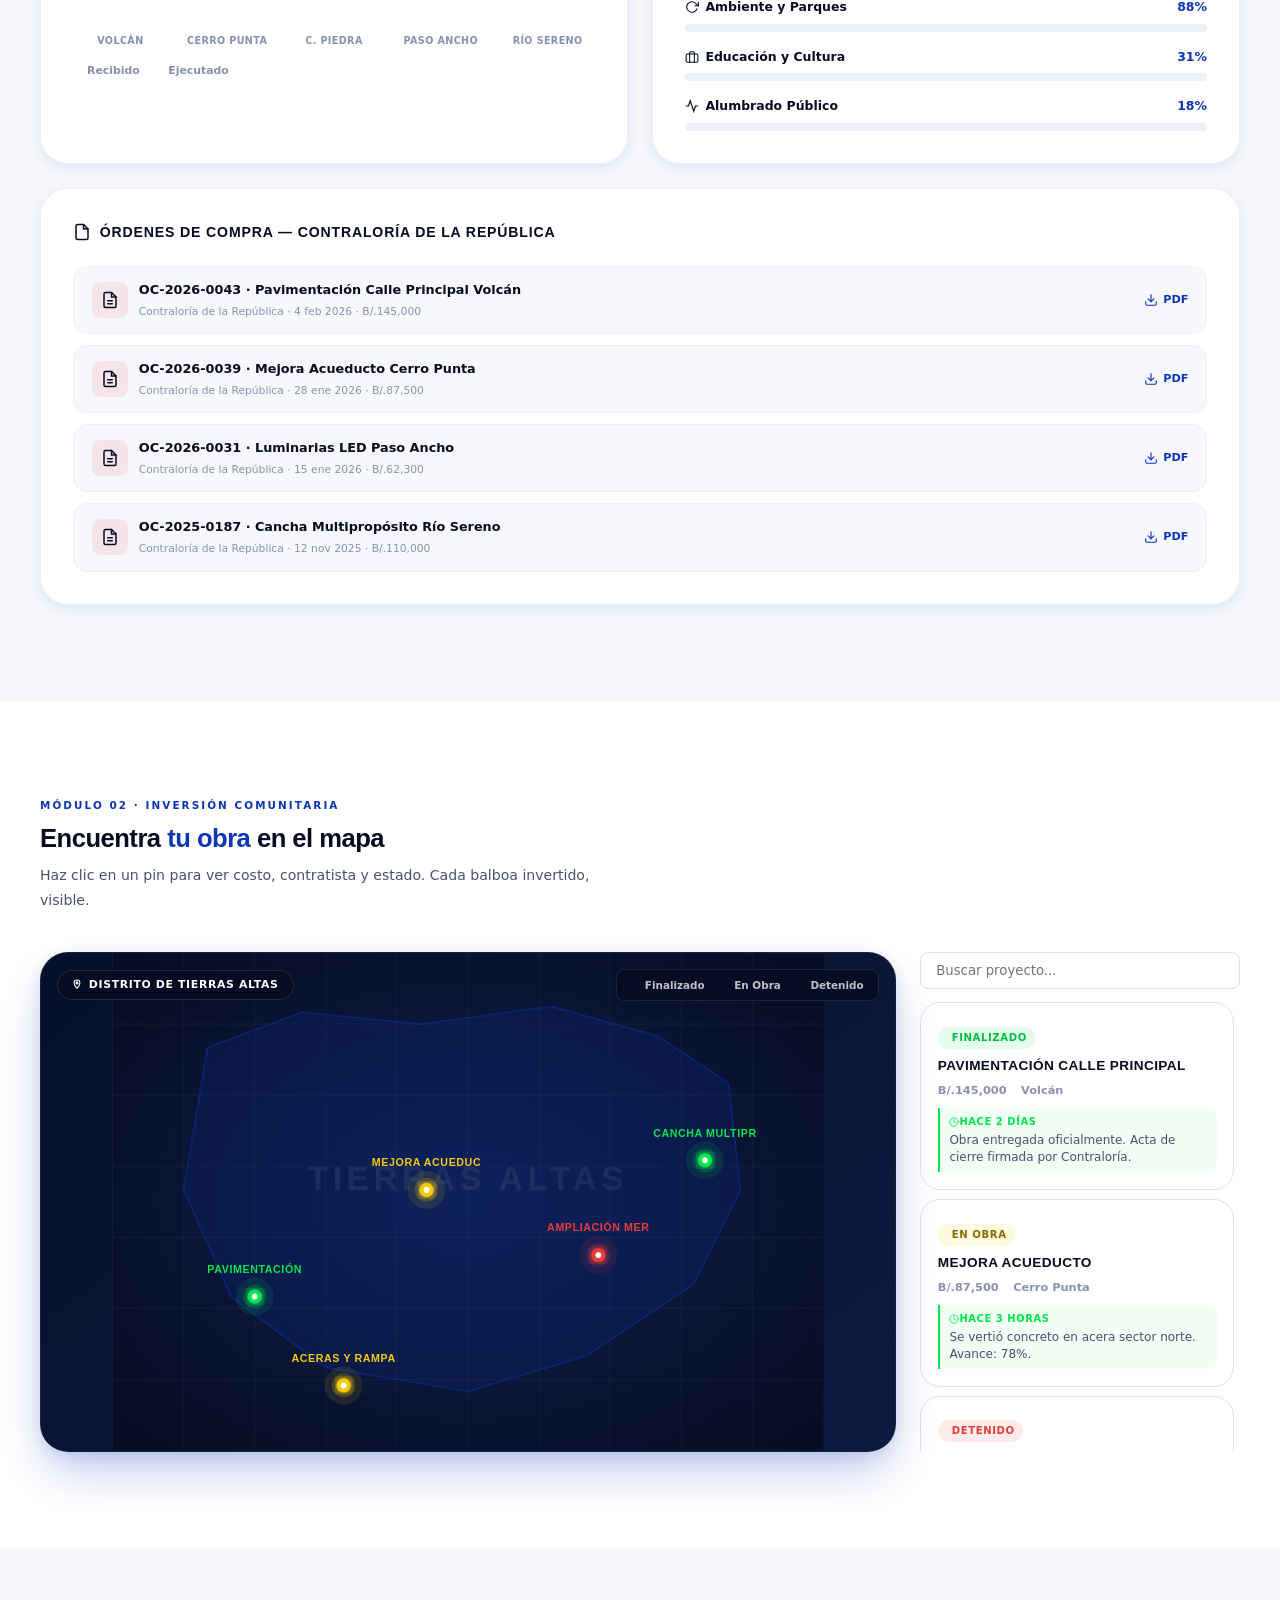
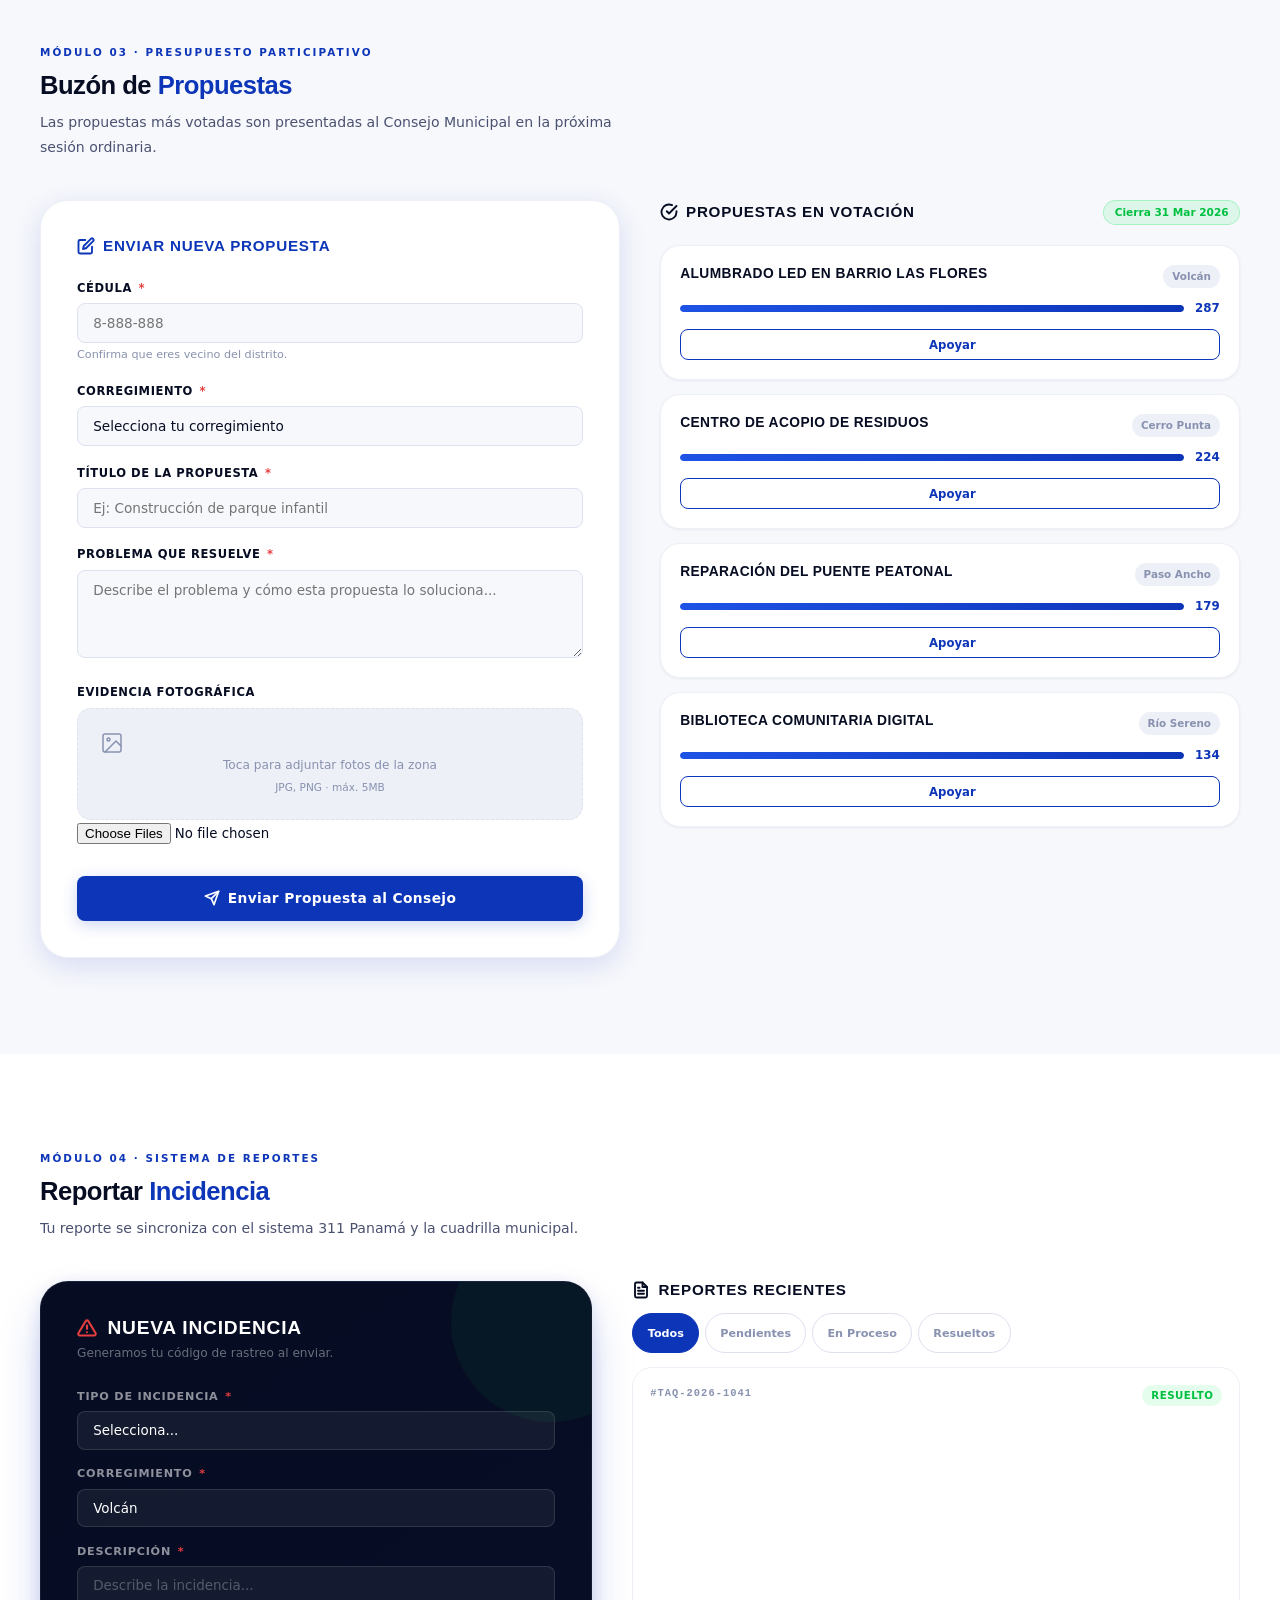
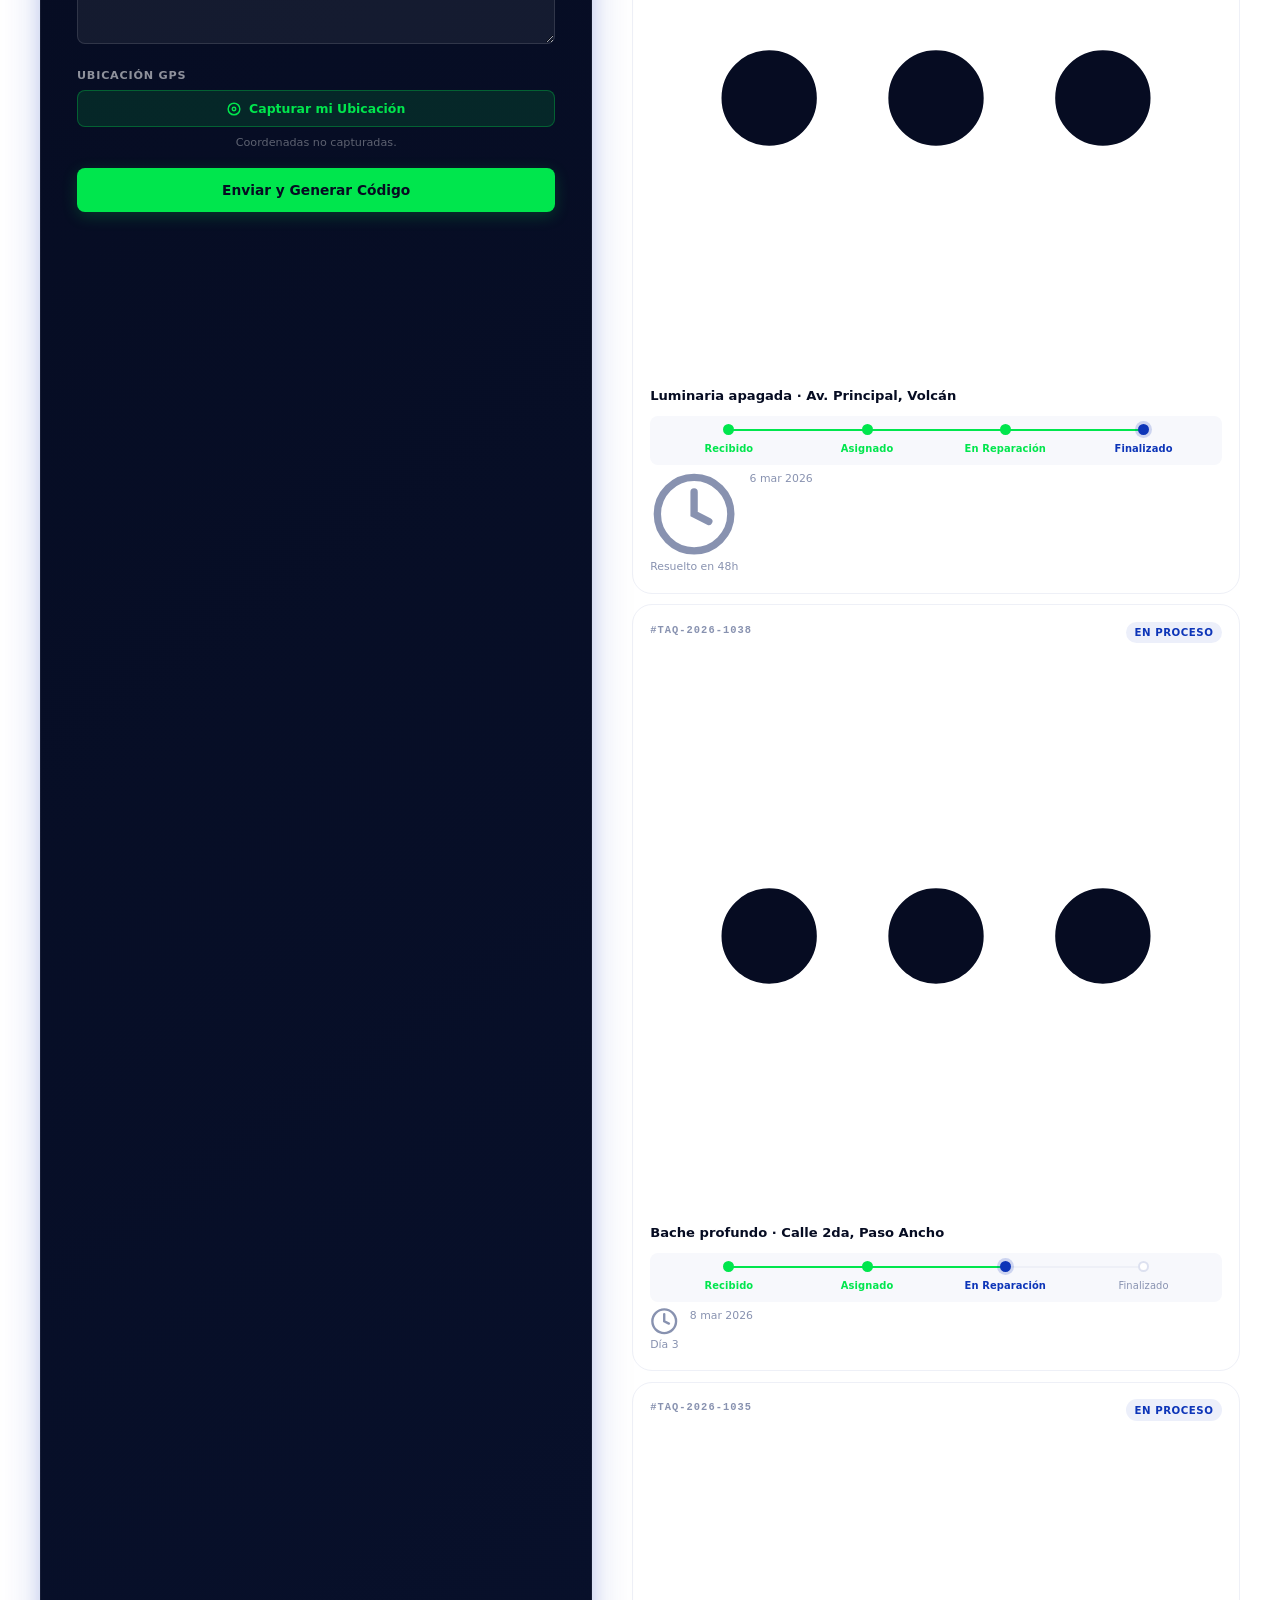
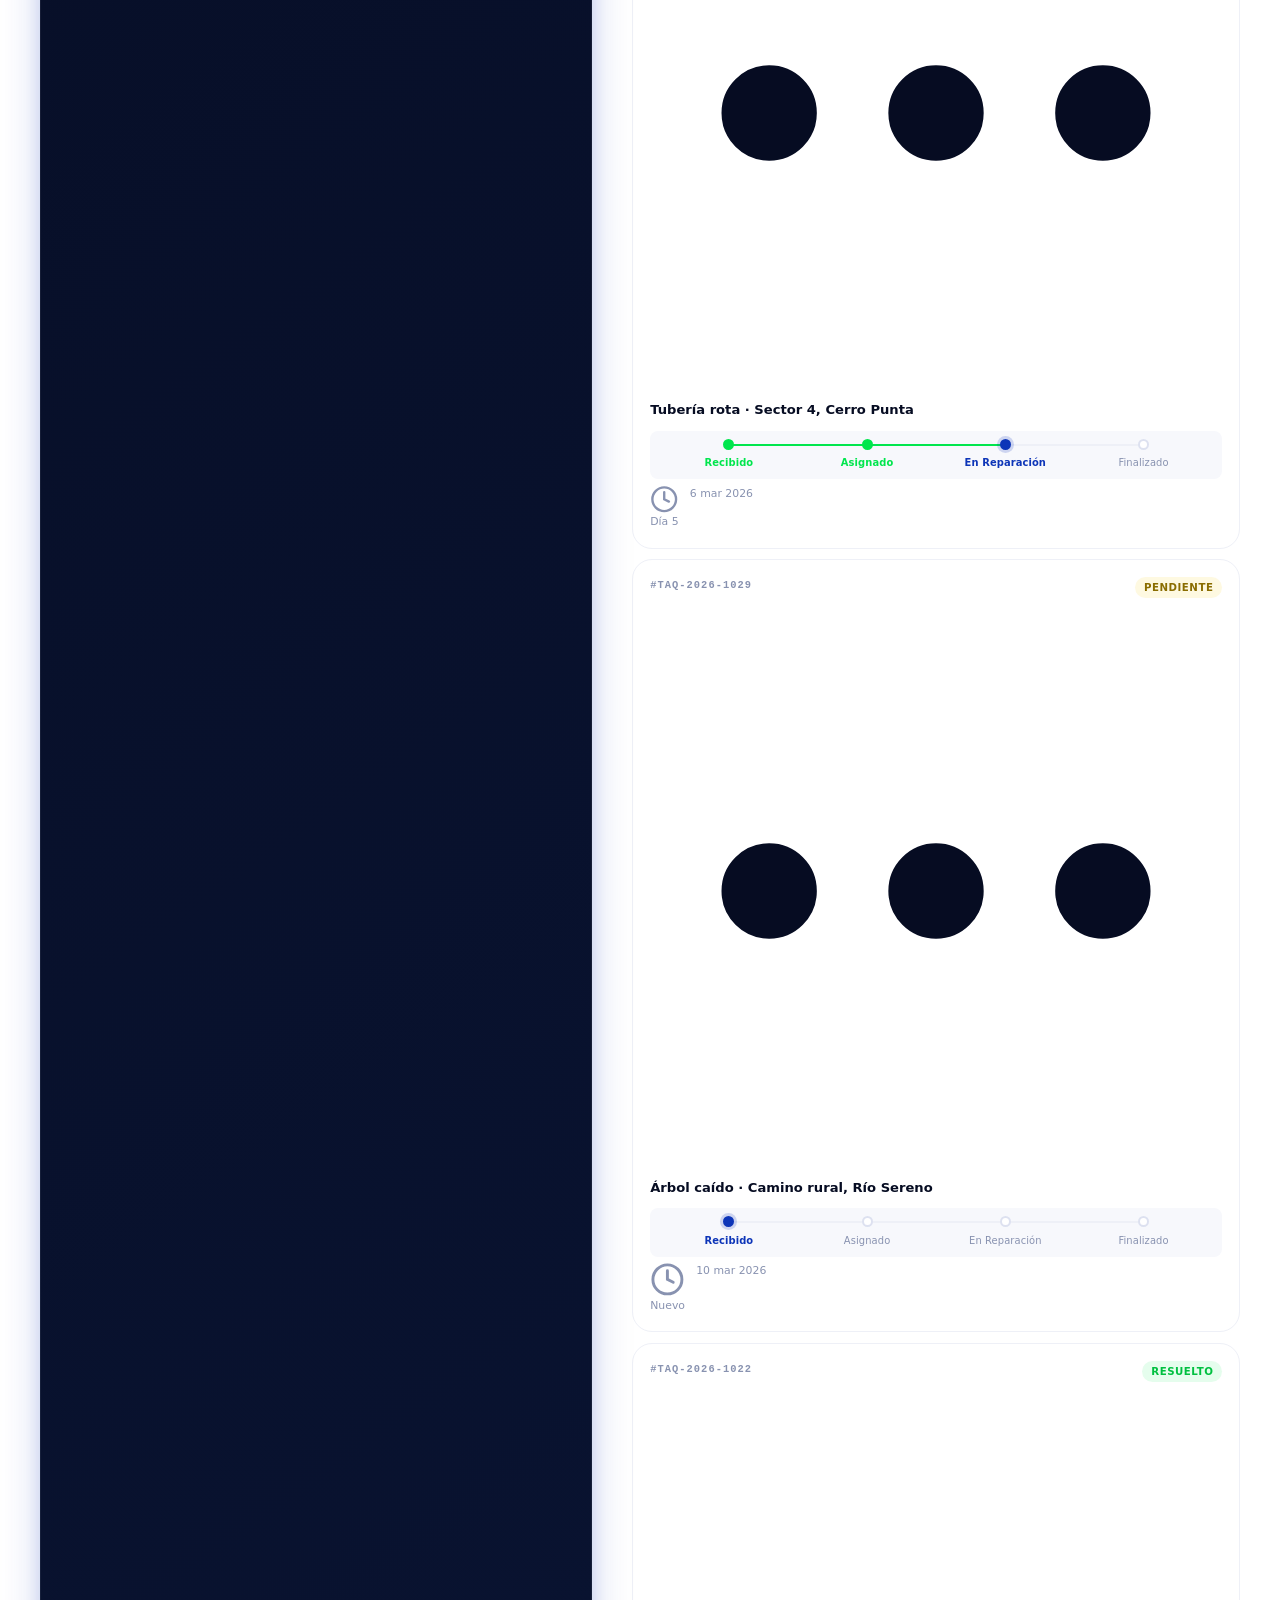
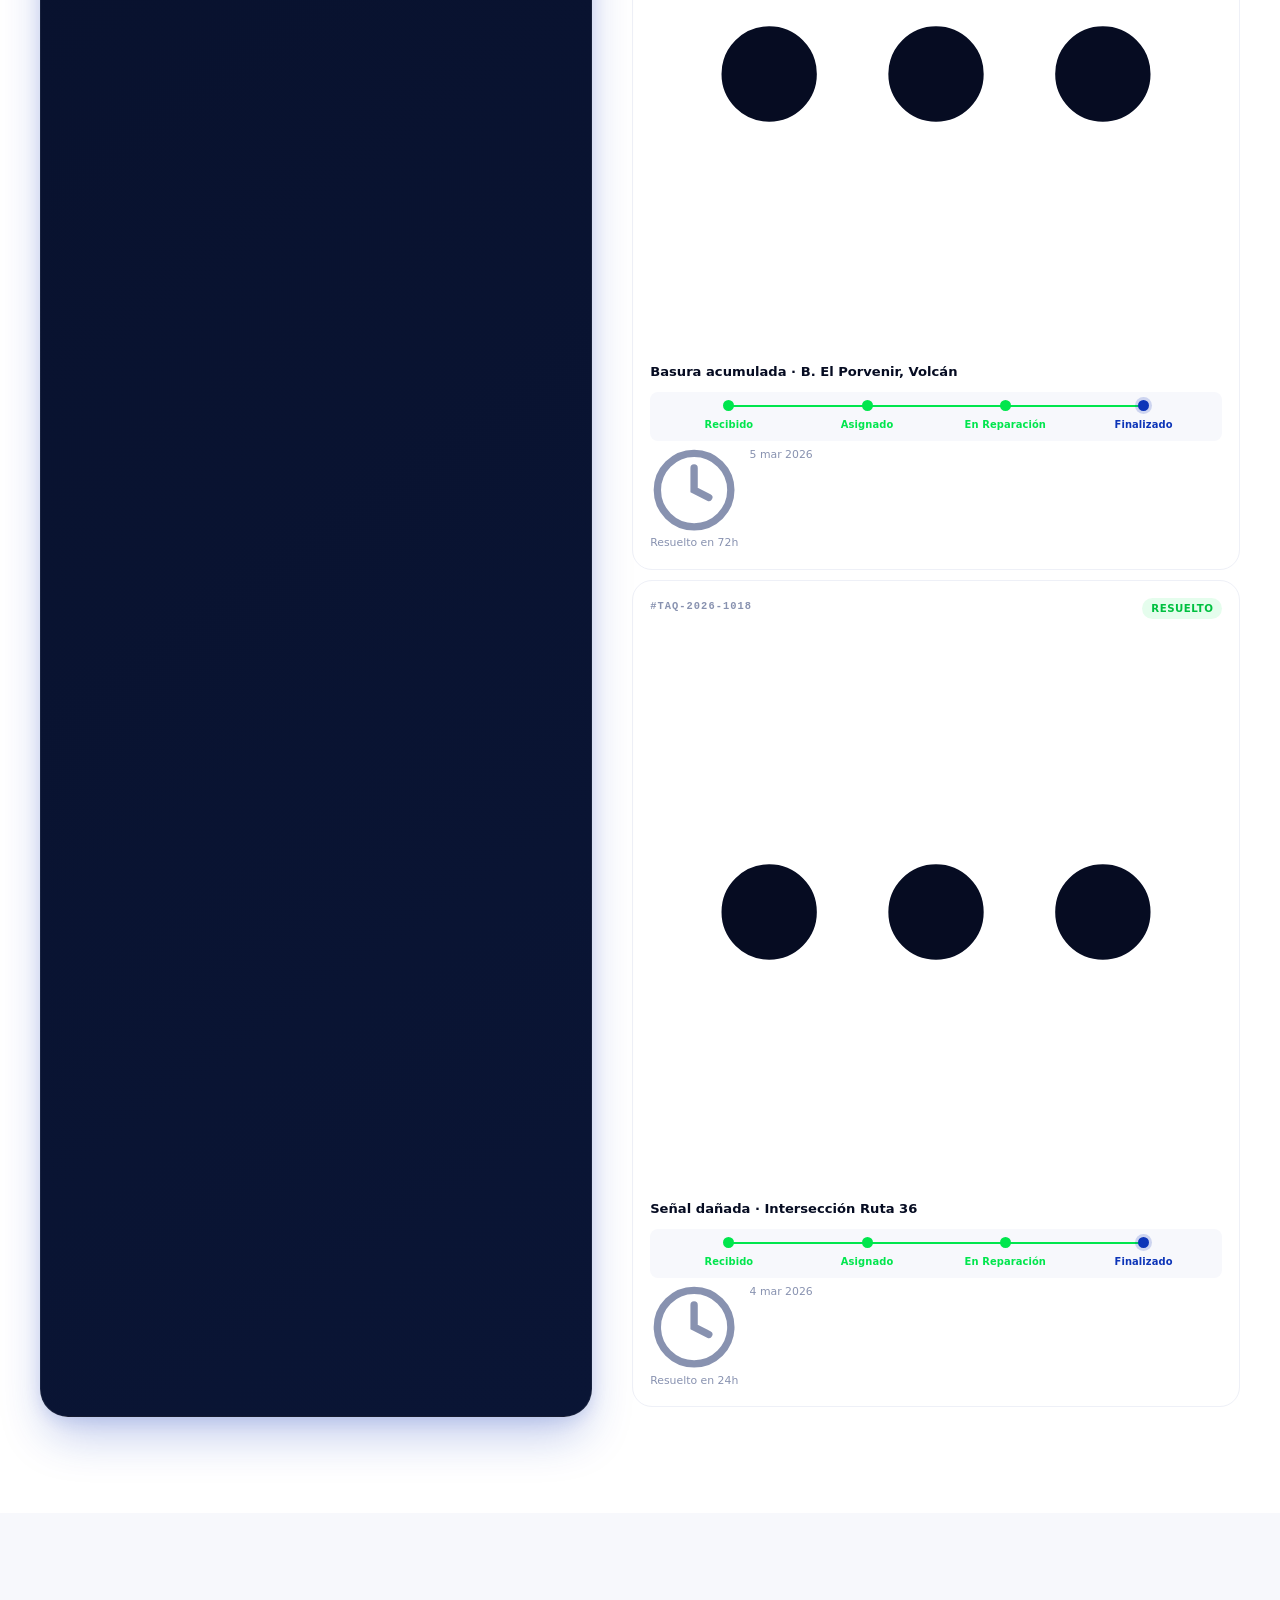
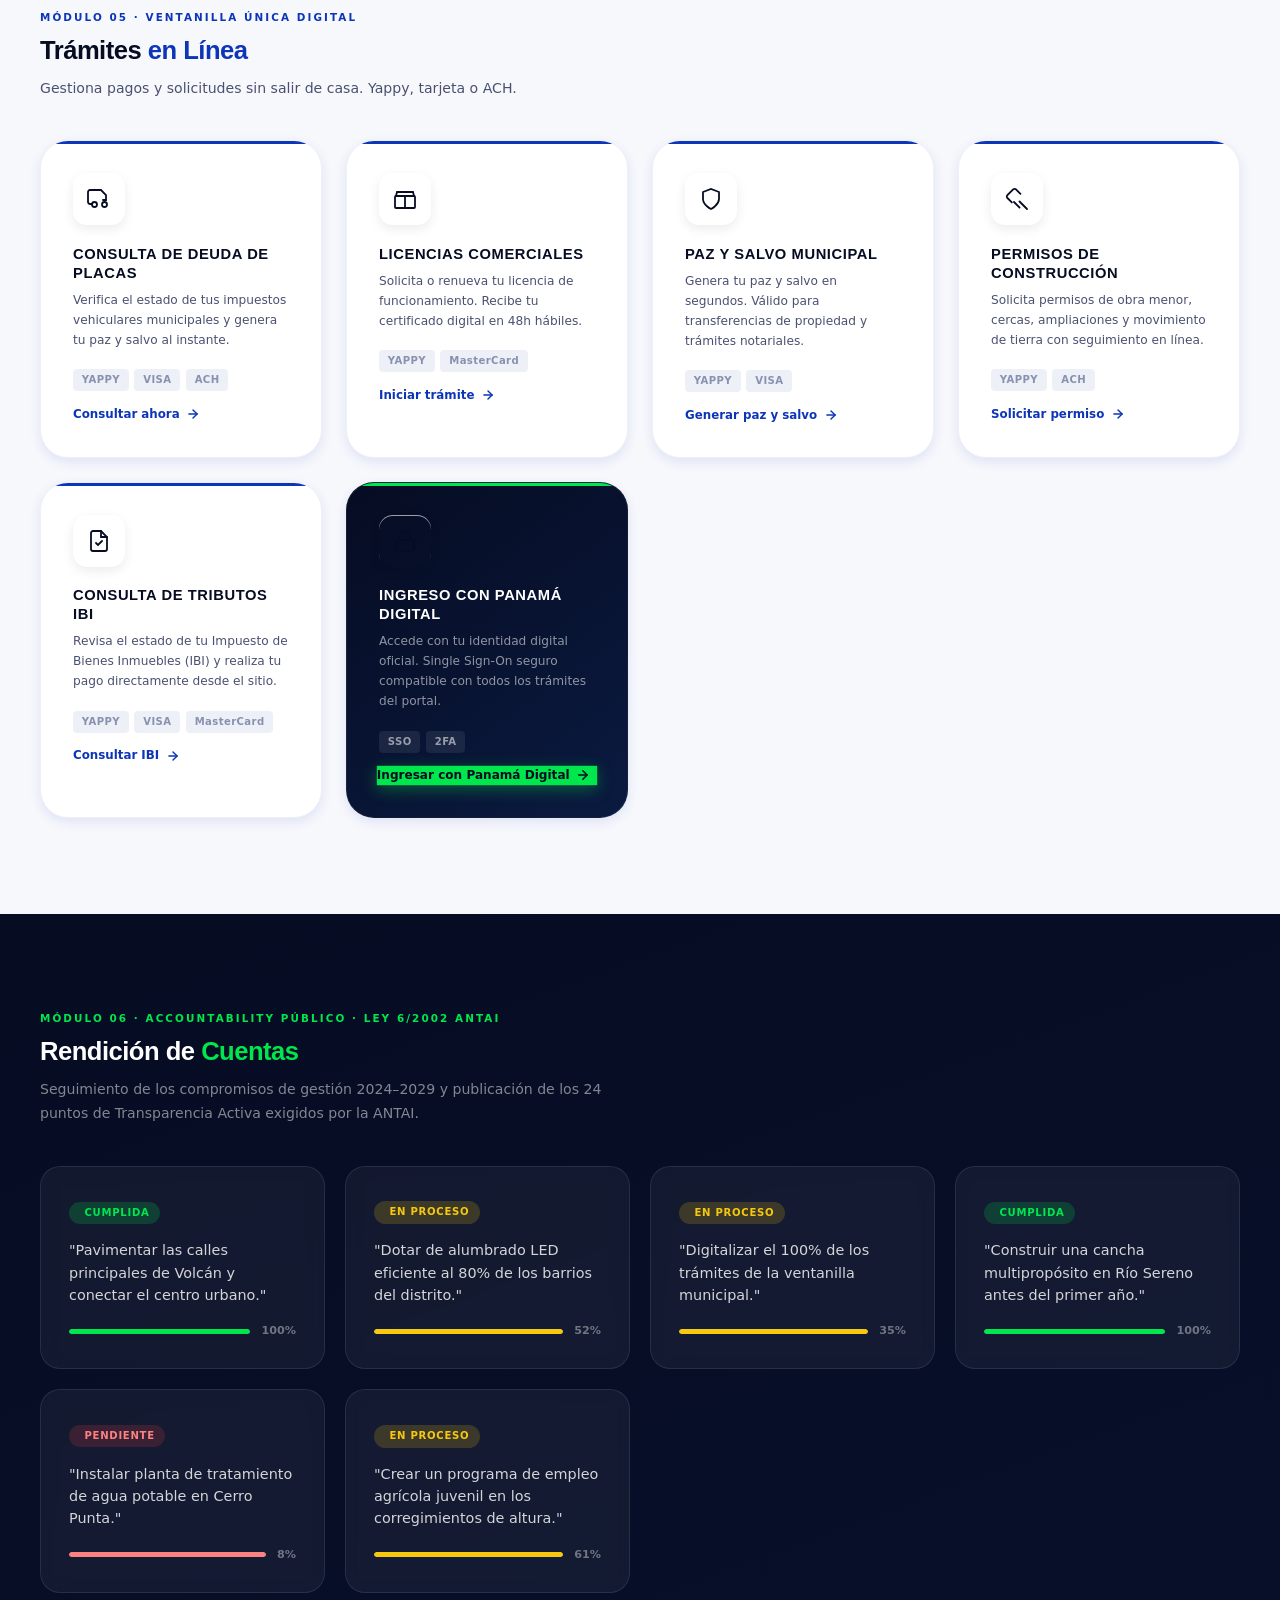
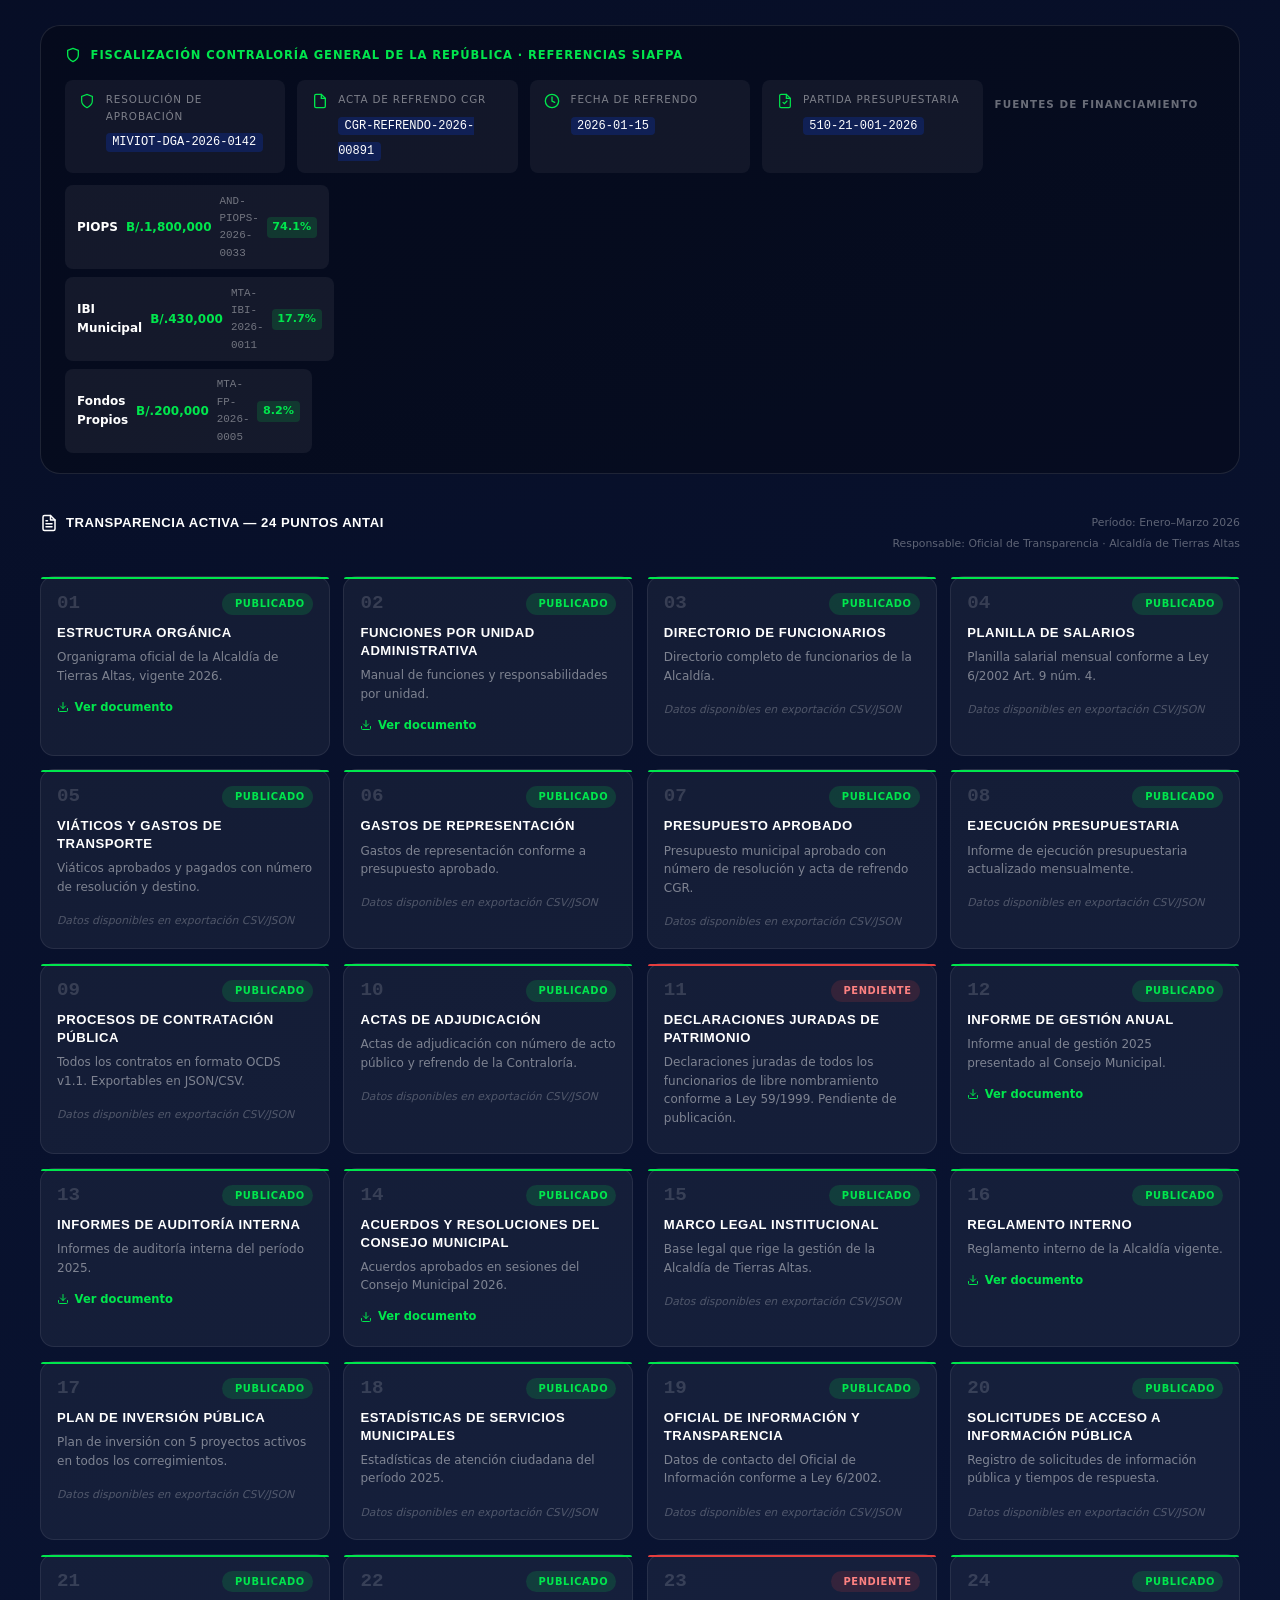
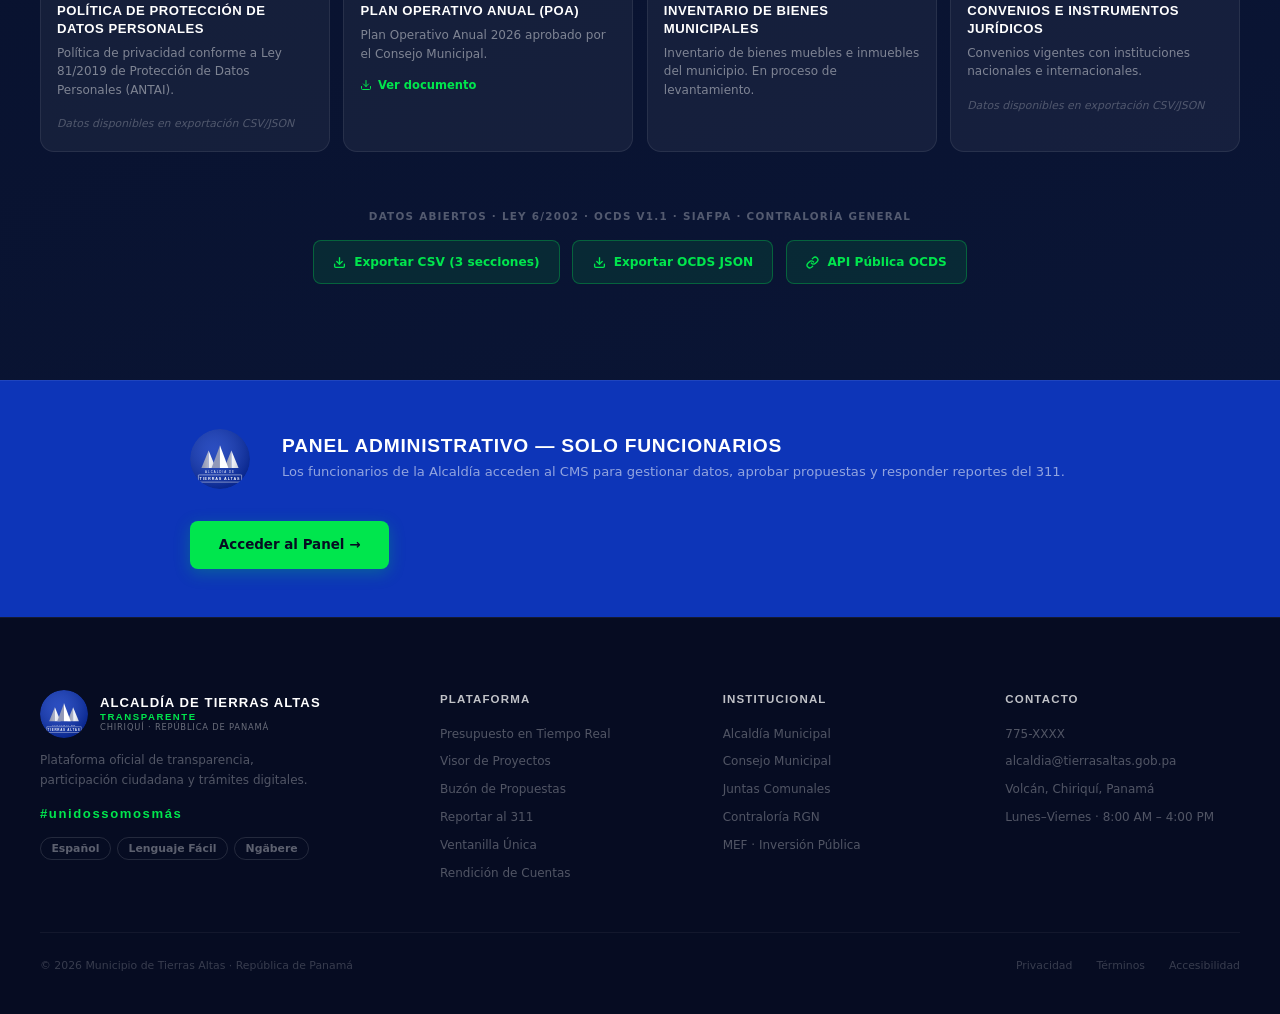
==== commit c7fba4fb: "Add files via upload" ====
--- a/index.html
+++ b/index.html
@@ -2,7 +2,7 @@
 <html lang="es">
 <head>
   <meta charset="UTF-8">
-  <meta name="viewport" content="width=device-width, initial-scale=1.0">
+  <meta name="viewport" content="width=device-width, initial-scale=1.0, maximum-scale=5.0, viewport-fit=cover">
 
   <!-- ══ CABECERAS DE SEGURIDAD vía meta (GitHub Pages) ══
        GitHub Pages no permite configurar headers HTTP.
--- a/css/components.css
+++ b/css/components.css
@@ -234,8 +234,8 @@
 .bar-group { flex:1; display:flex; flex-direction:column; align-items:center; gap:.35rem; }
 .bar-wrap  { width:100%; display:flex; gap:3px; align-items:flex-end; height:120px; }
 .bar {
-  flex:1; border-radius:4px 4px 0 0; cursor:pointer; min-height:4px;
-  transition:opacity .2s, height .9s cubic-bezier(.4,0,.2,1), filter .2s;
+  flex:1; border-radius:4px 4px 0 0; cursor:default; min-height:4px;
+  transition:opacity .2s, filter .2s;
 }
 .bar:hover { filter:brightness(1.15); opacity:.85; }
 .bar-label { font-size:.6rem; color:var(--gris-400); text-align:center; font-weight:600; text-transform:uppercase; letter-spacing:.04em; }
--- a/css/accessibility.css
+++ b/css/accessibility.css
@@ -1,146 +1,359 @@
-/* ══════════════════════════════════════
-   ACCESSIBILITY.CSS
-   Lenguaje Fácil, Ngäbere, Alto Contraste
-   Tierras Altas Transparente v1.0
-══════════════════════════════════════ */
-
-/* ── MODO LENGUAJE FÁCIL ── */
-body.lang-simple .hero h1 { font-size: clamp(2rem, 5vw, 4rem); line-height: 1.2; }
-body.lang-simple .hero-sub { font-size: 1.2rem; line-height: 1.9; }
-body.lang-simple .section-sub { font-size: 1rem; line-height: 1.9; }
-body.lang-simple .kpi-label { font-size: 0.88rem; letter-spacing: 0; }
-body.lang-simple .form-label { font-size: 0.95rem; }
-body.lang-simple .form-hint { font-size: 0.85rem; }
+/* ══════════════════════════════════════════════════════════════
+   ACCESSIBILITY.CSS v2.0 — WCAG 2.1 Nivel AA
+   Portal Ciudadano Transparente · Alcaldía de Tierras Altas
+   Estándar: AIG · WCAG 2.1 AA · Ley de Accesibilidad Digital
+   Marzo 2026
+══════════════════════════════════════════════════════════════ */
+
+/* ══════════════════════════════════════════════════════════════
+   1. SKIP LINKS — WCAG 2.4.1 (Bypass Blocks)
+   Permite a usuarios de teclado saltar la navegación principal
+══════════════════════════════════════════════════════════════ */
+.skip-link {
+  position: absolute;
+  top: -100%;
+  left: 1rem;
+  z-index: 10000;
+  background: var(--azul);
+  color: #fff;
+  padding: .75rem 1.5rem;
+  border-radius: var(--r-sm);
+  font-weight: 700;
+  font-size: .9rem;
+  text-decoration: none;
+  transition: top .2s;
+  white-space: nowrap;
+}
+.skip-link:focus {
+  top: 1rem;
+  outline: 3px solid var(--verde) !important;
+  outline-offset: 3px;
+}
+
+/* ══════════════════════════════════════════════════════════════
+   2. FOCUS INDICATORS — WCAG 2.4.7 (Focus Visible) · 1.4.11 (Non-text Contrast)
+   Ratio mínimo 3:1 sobre cualquier fondo — usamos verde (#00e64d) sobre oscuro
+   y azul (#0d35b8) sobre claro
+══════════════════════════════════════════════════════════════ */
+*:focus { outline: none; }
+
+*:focus-visible {
+  outline: 3px solid var(--verde) !important;
+  outline-offset: 3px !important;
+  border-radius: 4px;
+}
+
+/* En fondos claros usamos azul para mantener contraste 4.5:1 */
+.section-module:not(.section-azul) *:focus-visible,
+.form-section *:focus-visible,
+.ticket-form-wrap *:focus-visible {
+  outline-color: var(--azul) !important;
+}
+
+/* Focus en el mapa interactivo — borde visible sobre fondo oscuro */
+.mapa-pin:focus-visible,
+[data-proyecto]:focus-visible {
+  outline: 3px solid var(--verde) !important;
+  outline-offset: 6px;
+}
+
+/* ══════════════════════════════════════════════════════════════
+   3. SEMÁNTICA DE BARRAS DE PROGRESO — WCAG 4.1.2 (Name, Role, Value)
+   Los role="progressbar" necesitan estilos que no oculten el valor textual
+══════════════════════════════════════════════════════════════ */
+[role="progressbar"] {
+  position: relative;
+}
+/* Texto del valor siempre visible para lectores de pantalla */
+[role="progressbar"]::after {
+  content: attr(aria-valuenow) "%";
+  position: absolute;
+  right: 0;
+  top: -1.4rem;
+  font-size: .65rem;
+  color: transparent; /* oculto visualmente, accesible por SR */
+}
+
+/* ══════════════════════════════════════════════════════════════
+   4. MODAL / DIALOG — WCAG 2.1.2 (No Keyboard Trap) + 2.4.3 (Focus Order)
+   El modal debe atrapar el foco mientras está abierto
+   y liberarlo al cerrarse
+══════════════════════════════════════════════════════════════ */
+.modal-overlay {
+  display: none;
+}
+.modal-overlay.open {
+  display: flex;
+  align-items: center;
+  justify-content: center;
+}
+
+/* Indicador visual de que el resto de la página está bloqueada */
+.modal-overlay.open ~ * {
+  pointer-events: none;
+}
+
+/* ══════════════════════════════════════════════════════════════
+   5. ALTO CONTRASTE — WCAG 1.4.3 (Contrast Minimum)
+   Modo manual (botón panel a11y) + sistema operativo
+   Todos los ratios verificados: texto normal ≥ 4.5:1, grande ≥ 3:1
+══════════════════════════════════════════════════════════════ */
+
+/* Activado por el OS */
+@media (prefers-contrast: high) {
+  :root {
+    --azul:       #0000dd;
+    --verde:      #00aa00;
+    --gris-400:   #444444;
+    --gris-600:   #222222;
+    --off-white:  #ffffff;
+  }
+  .kpi-card,
+  .tramite-card,
+  .proyecto-card,
+  .voto-card,
+  .promesa-card,
+  .transp-card { border: 2px solid #000 !important; }
+
+  .btn-primary, .btn-ghost, .btn-submit, .btn-ticket {
+    border: 2px solid currentColor !important;
+  }
+
+  .nav-principal { background: #000 !important; border-bottom: 2px solid #fff; }
+  .hero { background: #000 !important; }
+  .hero h1, .hero-sub { color: #fff !important; }
+}
+
+/* Activado manualmente desde el panel de accesibilidad */
+body.alto-contraste {
+  --azul:       #0000dd;
+  --verde:      #00aa00;
+  --gris-400:   #444444;
+  --gris-600:   #222222;
+  --off-white:  #ffffff;
+}
+body.alto-contraste .kpi-card,
+body.alto-contraste .tramite-card,
+body.alto-contraste .proyecto-card,
+body.alto-contraste .voto-card,
+body.alto-contraste .promesa-card { border: 2px solid #000 !important; }
+
+body.alto-contraste .btn-primary,
+body.alto-contraste .btn-ghost,
+body.alto-contraste .btn-submit,
+body.alto-contraste .btn-ticket { border: 2px solid currentColor !important; }
+
+/* ══════════════════════════════════════════════════════════════
+   6. REDUCIR MOVIMIENTO — WCAG 2.3.3 (Animation from Interactions)
+══════════════════════════════════════════════════════════════ */
+@media (prefers-reduced-motion: reduce) {
+  *, *::before, *::after {
+    animation-duration: .01ms !important;
+    animation-iteration-count: 1 !important;
+    transition-duration: .01ms !important;
+    scroll-behavior: auto !important;
+  }
+}
+
+/* ══════════════════════════════════════════════════════════════
+   7. MODO LENGUAJE FÁCIL — WCAG 3.1.5 (Reading Level)
+   Aumenta tamaño, espaciado y simplifica tipografía
+══════════════════════════════════════════════════════════════ */
+body.lang-simple {
+  font-size: 17px;
+  line-height: 1.8;
+  word-spacing: .05em;
+}
+body.lang-simple .hero h1 {
+  font-size: clamp(1.8rem, 4.5vw, 3.2rem);
+  line-height: 1.25;
+}
+body.lang-simple .hero-sub,
+body.lang-simple .section-sub {
+  font-size: 1.1rem;
+  line-height: 1.9;
+  max-width: 640px;
+}
+body.lang-simple .kpi-label,
+body.lang-simple .kpi-value { font-size: 1.1rem; letter-spacing: 0; }
+body.lang-simple .form-label { font-size: 1rem; font-weight: 700; }
+body.lang-simple .form-hint  { font-size: .9rem; line-height: 1.7; }
 body.lang-simple .btn-primary,
 body.lang-simple .btn-ghost,
 body.lang-simple .btn-submit,
-body.lang-simple .btn-ticket { font-size: 1rem; padding-top: 1rem; padding-bottom: 1rem; }
-body.lang-simple .nav-links a { font-size: 0.9rem; }
-body.lang-simple .tramite-desc { font-size: 0.92rem; line-height: 1.8; }
-body.lang-simple .voto-nombre { font-size: 1rem; }
-body.lang-simple .ticket-desc { font-size: 0.95rem; }
-
-/* Pictogramas visibles en modo simple */
-body.lang-simple .tramite-icon-wrap { width: 70px; height: 70px; font-size: 2rem; }
-body.lang-simple .kpi-icon { width: 56px; height: 56px; font-size: 1.7rem; }
-
-/* ── BANNER DE MODO ── */
+body.lang-simple .btn-ticket {
+  font-size: 1rem;
+  padding-top: .9rem;
+  padding-bottom: .9rem;
+  min-height: 48px; /* WCAG 2.5.5: target mínimo 44×44px */
+}
+body.lang-simple .nav-links a { font-size: .88rem; }
+body.lang-simple .tramite-desc { font-size: .95rem; line-height: 1.8; }
+body.lang-simple .voto-nombre  { font-size: 1rem; }
+body.lang-simple .ticket-desc  { font-size: .95rem; }
+body.lang-simple .mod-tab { font-size: .75rem; padding: .9rem 1rem; }
+body.lang-simple .tramite-icon-wrap { width: 64px; height: 64px; }
+body.lang-simple .a11y-btn { width: 52px; height: 52px; }
+
+/* Banner de modo activo */
 .lang-mode-banner {
   display: none;
   position: fixed;
   bottom: 1.5rem;
   right: 1.5rem;
-  z-index: 4000;
-  background: var(--verde-altura);
-  color: white;
-  padding: 0.7rem 1.25rem;
-  border-radius: var(--radius-md);
-  font-size: 0.8rem;
+  z-index: 4500;
+  background: var(--azul);
+  color: #fff;
+  padding: .7rem 2rem .7rem 1.25rem;
+  border-radius: var(--r-md);
+  font-size: .82rem;
   font-weight: 600;
   box-shadow: var(--shadow-lg);
-  animation: slideDown 0.3s ease;
+  animation: slideDown .3s var(--ease);
   max-width: 260px;
   line-height: 1.5;
+  border-left: 4px solid var(--verde);
 }
 .lang-mode-banner.visible { display: block; }
 .lang-mode-close {
   position: absolute;
-  top: 0.4rem; right: 0.5rem;
-  background: none;
-  border: none;
-  color: rgba(255,255,255,0.6);
-  cursor: pointer;
-  font-size: 0.9rem;
-}
-
-/* ── MODO NGÄBERE ── */
+  top: .4rem; right: .5rem;
+  background: none; border: none;
+  color: rgba(255,255,255,.6);
+  cursor: pointer; font-size: .9rem;
+  padding: .2rem .4rem;
+  min-width: 28px; min-height: 28px; /* target táctil */
+}
+.lang-mode-close:focus-visible {
+  outline: 2px solid var(--verde);
+  border-radius: 3px;
+}
+
+/* ══════════════════════════════════════════════════════════════
+   8. MODO NGÄBERE — Fuente y espaciado para lengua indígena
+   El Ngäbere tiene diacríticos especiales: ä, ö, ü, ë, ï
+   Necesita line-height generoso para evitar colisiones
+══════════════════════════════════════════════════════════════ */
 body.lang-ngabe {
-  /* Ngäbere usa fuentes más grandes y espaciado generoso */
-  font-size: 17px;
-  line-height: 1.75;
-}
-body.lang-ngabe .section-title { letter-spacing: 0.01em; }
+  font-size: 16px;
+  line-height: 1.85;
+  letter-spacing: .01em;
+  word-spacing: .08em;
+}
+body.lang-ngabe h1, body.lang-ngabe h2, body.lang-ngabe h3 {
+  line-height: 1.3;
+  letter-spacing: .01em;
+}
+body.lang-ngabe .section-sub {
+  font-size: .92rem;
+  line-height: 1.9;
+}
 body.lang-ngabe .form-input,
 body.lang-ngabe .form-select,
-body.lang-ngabe .form-textarea {
+body.lang-ngabe .form-textarea,
+body.lang-ngabe .lf-input {
   font-size: 1rem;
-  padding: 0.85rem 1rem;
-}
+  padding: .85rem 1rem;
+  line-height: 1.6;
+}
+body.lang-ngabe .btn-primary,
 body.lang-ngabe .btn-submit,
-body.lang-ngabe .btn-ticket {
-  font-size: 1.05rem;
-  padding: 1rem;
-}
-
-/* Indicador de idioma activo */
-.lang-btn[aria-pressed="true"] {
-  background: var(--oro-chiricano);
-  border-color: var(--oro-chiricano);
-  color: white;
-}
-
-/* ── ALTO CONTRASTE ── */
-@media (prefers-contrast: high) {
-  :root {
-    --verde-altura: #003d1a;
-    --verde-claro:  #008040;
-    --texto-oscuro: #000000;
-    --blanco-niebla: #ffffff;
-    --gris-piedra: #333333;
-  }
-  .kpi-card, .chart-card, .tramite-card, .proyecto-card, .voto-card {
-    border: 2px solid #000 !important;
-  }
-  .btn-primary, .btn-submit, .btn-ticket {
-    border: 2px solid currentColor !important;
-  }
-}
-
-body.alto-contraste {
-  --verde-altura: #003d1a;
-  --verde-claro:  #008040;
-  --texto-oscuro: #000000;
-  --blanco-niebla: #ffffff;
-  --gris-piedra: #333333;
-}
-body.alto-contraste .kpi-card,
-body.alto-contraste .chart-card,
-body.alto-contraste .tramite-card,
-body.alto-contraste .proyecto-card,
-body.alto-contraste .voto-card { border: 2px solid #000 !important; }
-
-/* ── REDUCIR MOVIMIENTO ── */
-@media (prefers-reduced-motion: reduce) {
-  *, *::before, *::after {
-    animation-duration: 0.01ms !important;
-    animation-iteration-count: 1 !important;
-    transition-duration: 0.01ms !important;
-  }
-}
-
-/* ── FOCUS INDICATORS REFORZADOS ── */
-a:focus-visible,
-button:focus-visible,
-input:focus-visible,
-select:focus-visible,
-textarea:focus-visible,
-[tabindex]:focus-visible {
-  outline: 3px solid var(--oro-chiricano) !important;
-  outline-offset: 3px !important;
-  border-radius: 3px;
-}
-
-/* ── TEXTO GRANDE ── */
-body.texto-grande {
-  font-size: 18px;
-}
-body.texto-grande .nav-links a   { font-size: 0.9rem; }
-body.texto-grande .kpi-value     { font-size: 2.2rem; }
+body.lang-ngabe .btn-ticket,
+body.lang-ngabe .btn-ghost {
+  font-size: 1rem;
+  padding: .9rem 1.4rem;
+  min-height: 48px;
+}
+body.lang-ngabe .mod-tab { font-size: .72rem; padding: .9rem 1rem; }
+body.lang-ngabe .tramite-desc,
+body.lang-ngabe .kpi-label,
+body.lang-ngabe .promesa-texto { line-height: 1.9; }
+body.lang-ngabe .ticket-label { font-size: .85rem; }
+
+/* ══════════════════════════════════════════════════════════════
+   9. TEXTO GRANDE — Panel de accesibilidad
+══════════════════════════════════════════════════════════════ */
+body.texto-grande { font-size: 18px; }
+body.texto-grande .nav-links a   { font-size: .88rem; }
+body.texto-grande .kpi-value     { font-size: 2rem !important; }
 body.texto-grande .section-sub   { font-size: 1rem; }
 body.texto-grande .tramite-title { font-size: 1.1rem; }
-body.texto-grande .form-label    { font-size: 0.9rem; }
-
-/* ── PANEL DE ACCESIBILIDAD FLOTANTE ── */
+body.texto-grande .form-label    { font-size: .95rem; }
+body.texto-grande .btn-primary,
+body.texto-grande .btn-submit,
+body.texto-grande .btn-ticket    { font-size: .9rem; min-height: 48px; }
+
+/* ══════════════════════════════════════════════════════════════
+   10. TAMAÑOS DE OBJETIVO TÁCTIL — WCAG 2.5.5 (Target Size)
+   Mínimo 44×44px para todos los controles interactivos
+══════════════════════════════════════════════════════════════ */
+.btn-primary, .btn-ghost, .btn-submit, .btn-ticket,
+.btn-opendata, .btn-export, .filtro-btn, .lang-btn,
+.modal-close, .a11y-btn {
+  min-height: 44px;
+}
+.lang-btn { min-width: 44px; }
+.filtro-btn { min-height: 40px; padding: .5rem .9rem; }
+.nav-links a { min-height: 44px; display: inline-flex; align-items: center; }
+
+/* ══════════════════════════════════════════════════════════════
+   11. MAPA SVG ACCESIBLE — WCAG 1.1.1 (Non-text Content)
+   El mapa necesita descripción completa para lectores de pantalla
+══════════════════════════════════════════════════════════════ */
+.mapa-container[role="application"] {
+  /* Cursor indica interactividad */
+  cursor: default;
+}
+.mapa-pin-desc {
+  /* Descripción textual accesible del mapa — visible para SR, oculta visualmente */
+  position: absolute;
+  width: 1px; height: 1px;
+  overflow: hidden;
+  clip: rect(0,0,0,0);
+  white-space: nowrap;
+}
+/* Lista alternativa del mapa para usuarios de teclado */
+.mapa-lista-accesible {
+  margin-top: 1rem;
+}
+.mapa-lista-accesible:not([aria-hidden="false"]) { display: none; }
+
+/* ══════════════════════════════════════════════════════════════
+   12. INDICADOR DE IDIOMA ACTIVO — WCAG 3.2.2 (On Input)
+══════════════════════════════════════════════════════════════ */
+.lang-btn[aria-pressed="true"] {
+  background: var(--verde) !important;
+  border-color: var(--verde) !important;
+  color: var(--negro) !important;
+  font-weight: 700;
+}
+
+/* ══════════════════════════════════════════════════════════════
+   13. SR-ONLY — Clase utilitaria para contenido solo para lectores
+   WCAG 1.3.1 (Info and Relationships)
+══════════════════════════════════════════════════════════════ */
+.sr-only {
+  position: absolute !important;
+  width: 1px !important;
+  height: 1px !important;
+  padding: 0 !important;
+  margin: -1px !important;
+  overflow: hidden !important;
+  clip: rect(0,0,0,0) !important;
+  white-space: nowrap !important;
+  border: 0 !important;
+}
+.sr-only-focusable:focus { /* visible al recibir foco */
+  position: static !important;
+  width: auto !important;
+  height: auto !important;
+  clip: auto !important;
+  white-space: normal !important;
+}
+
+/* ══════════════════════════════════════════════════════════════
+   14. PANEL DE ACCESIBILIDAD FLOTANTE
+══════════════════════════════════════════════════════════════ */
 .a11y-panel {
   position: fixed;
   bottom: 1.5rem;
@@ -148,43 +361,47 @@
   z-index: 4000;
   display: flex;
   flex-direction: column;
-  gap: 0.4rem;
-}
-
+  gap: .35rem;
+}
 .a11y-btn {
   width: 44px; height: 44px;
   border-radius: 50%;
-  background: var(--verde-altura);
-  color: white;
-  border: none;
+  background: rgba(6,12,34,.85);
+  backdrop-filter: blur(8px);
+  border: 1px solid rgba(255,255,255,.1);
+  color: #fff;
   cursor: pointer;
-  font-size: 1.1rem;
+  font-size: .9rem;
+  font-family: var(--f-body);
   display: flex;
   align-items: center;
   justify-content: center;
   box-shadow: var(--shadow-md);
-  transition: var(--transition);
+  transition: var(--t);
   position: relative;
 }
-.a11y-btn:hover {
-  background: var(--verde-medio);
-  transform: scale(1.08);
-}
+.a11y-btn:hover { background: var(--azul); border-color: rgba(255,255,255,.2); transform: scale(1.1); }
 .a11y-btn::after {
   content: attr(data-tooltip);
   position: absolute;
   left: 52px;
-  background: var(--texto-oscuro);
-  color: white;
-  font-size: 0.72rem;
-  padding: 0.3rem 0.7rem;
-  border-radius: var(--radius-sm);
+  background: var(--negro);
+  color: #fff;
+  font-size: .68rem;
+  padding: .3rem .65rem;
+  border-radius: var(--r-sm);
   white-space: nowrap;
   opacity: 0;
   pointer-events: none;
-  transition: opacity 0.2s;
-}
-.a11y-btn:hover::after { opacity: 1; }
-
-/* ── SKIP REGION ── */
+  transition: opacity .2s;
+}
+.a11y-btn:hover::after, .a11y-btn:focus-visible::after { opacity: 1; }
+
+/* ══════════════════════════════════════════════════════════════
+   15. SCROLL MARGIN — para que anclas no queden bajo la nav fija
+══════════════════════════════════════════════════════════════ */
 [id]:not(body):not(html) { scroll-margin-top: 120px; }
+
+@media (max-width: 560px) {
+  [id]:not(body):not(html) { scroll-margin-top: 110px; }
+}
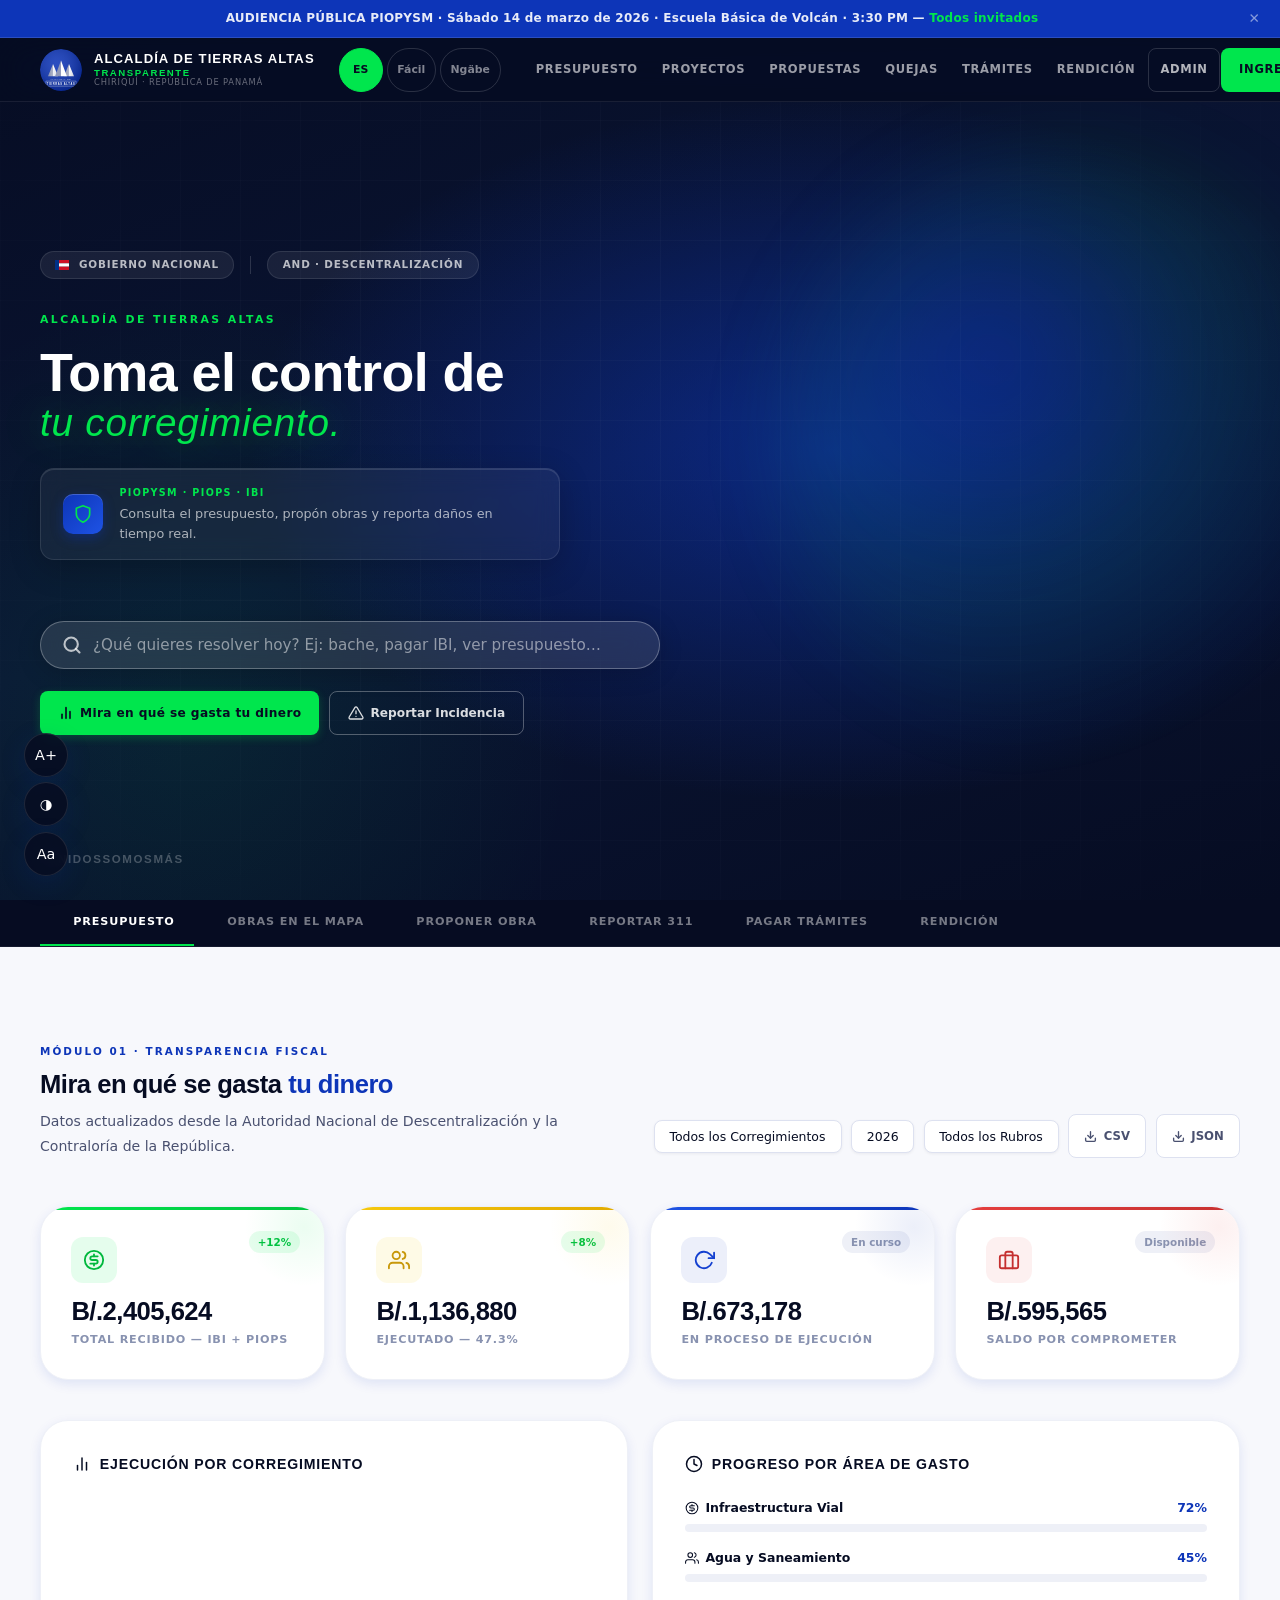
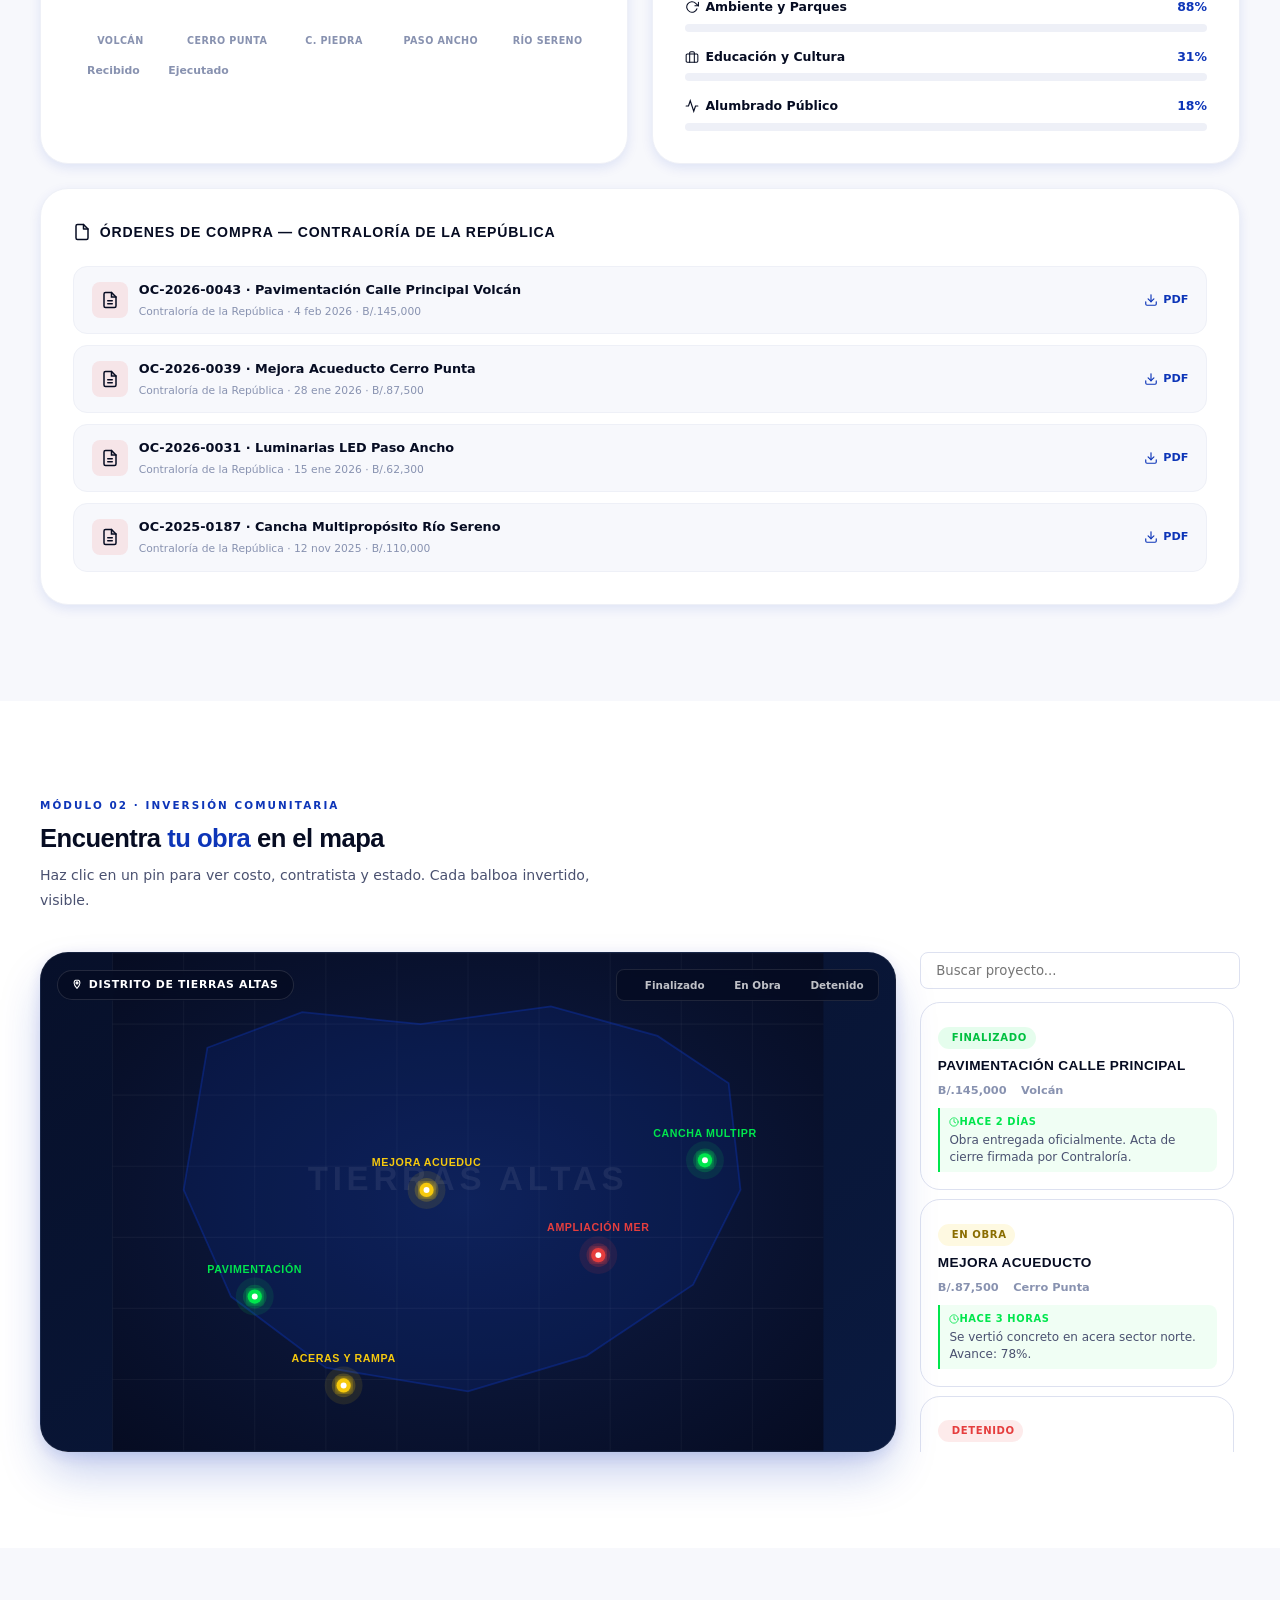
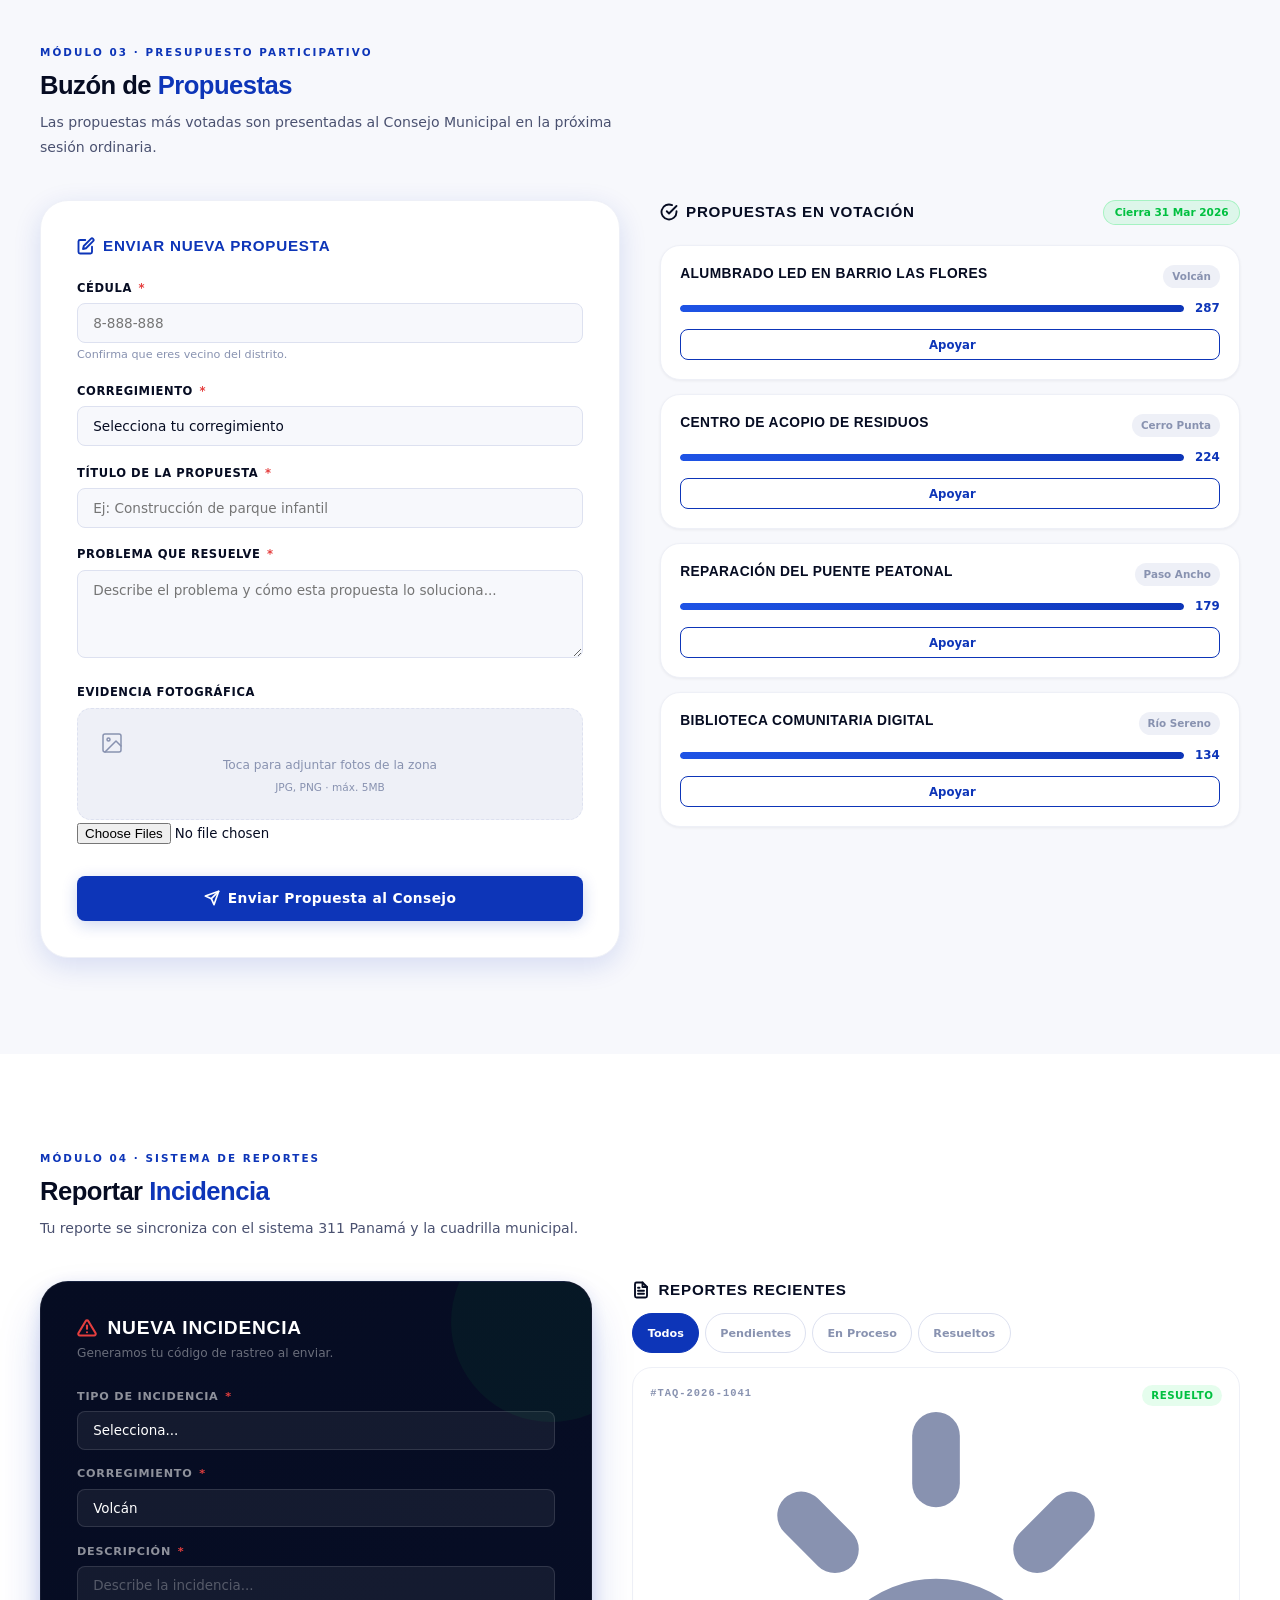
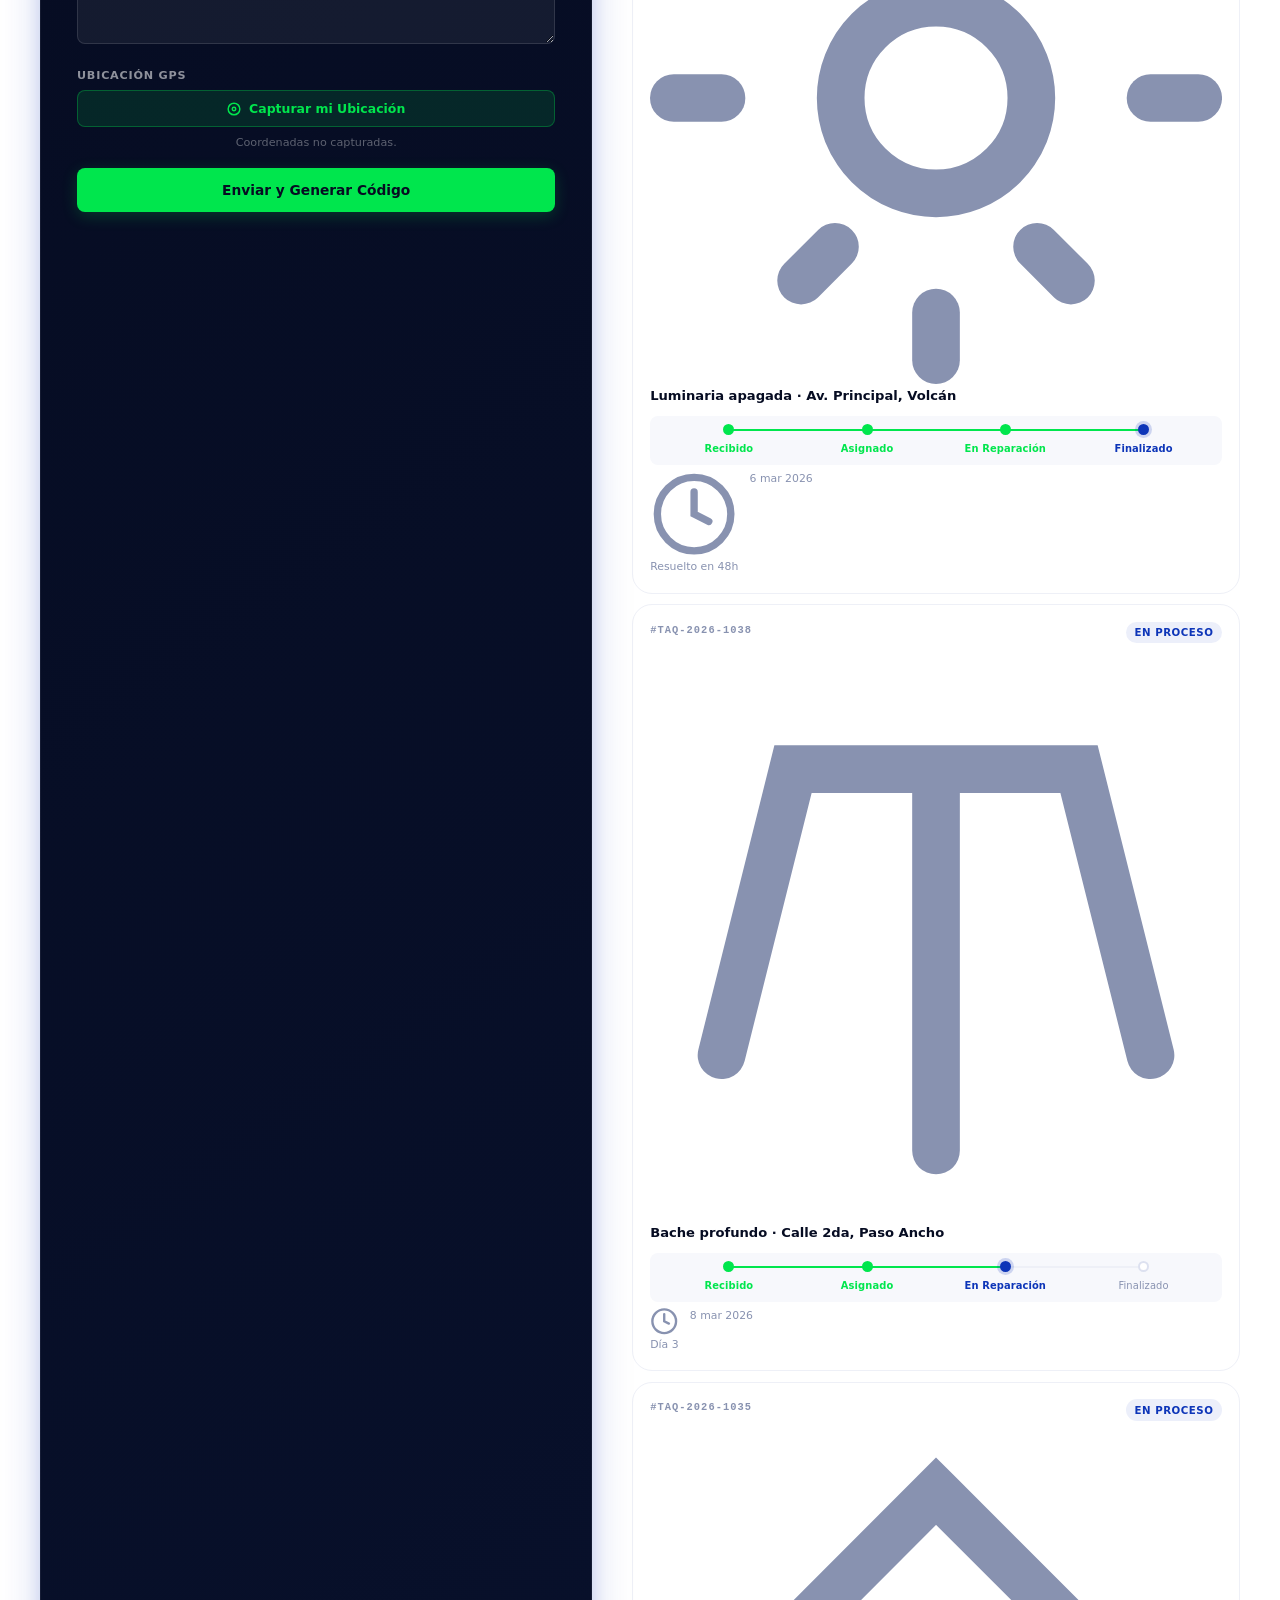
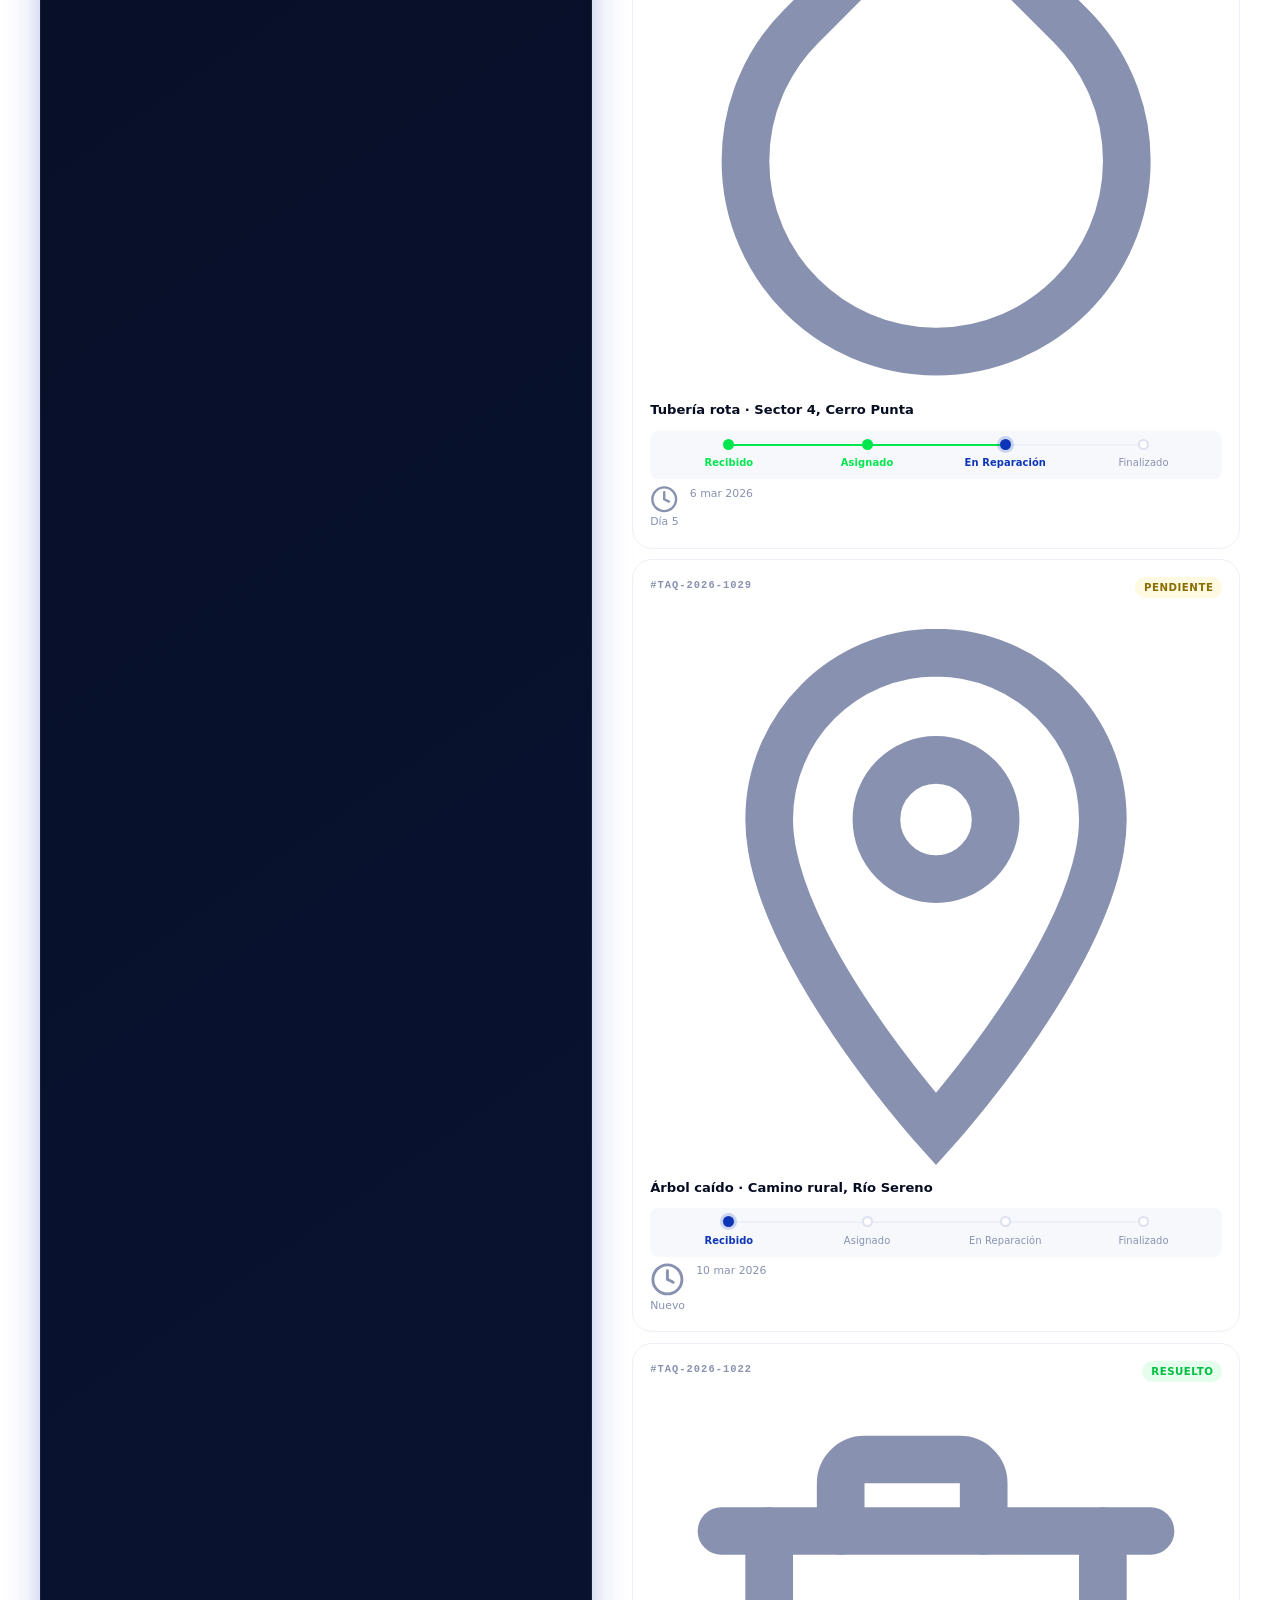
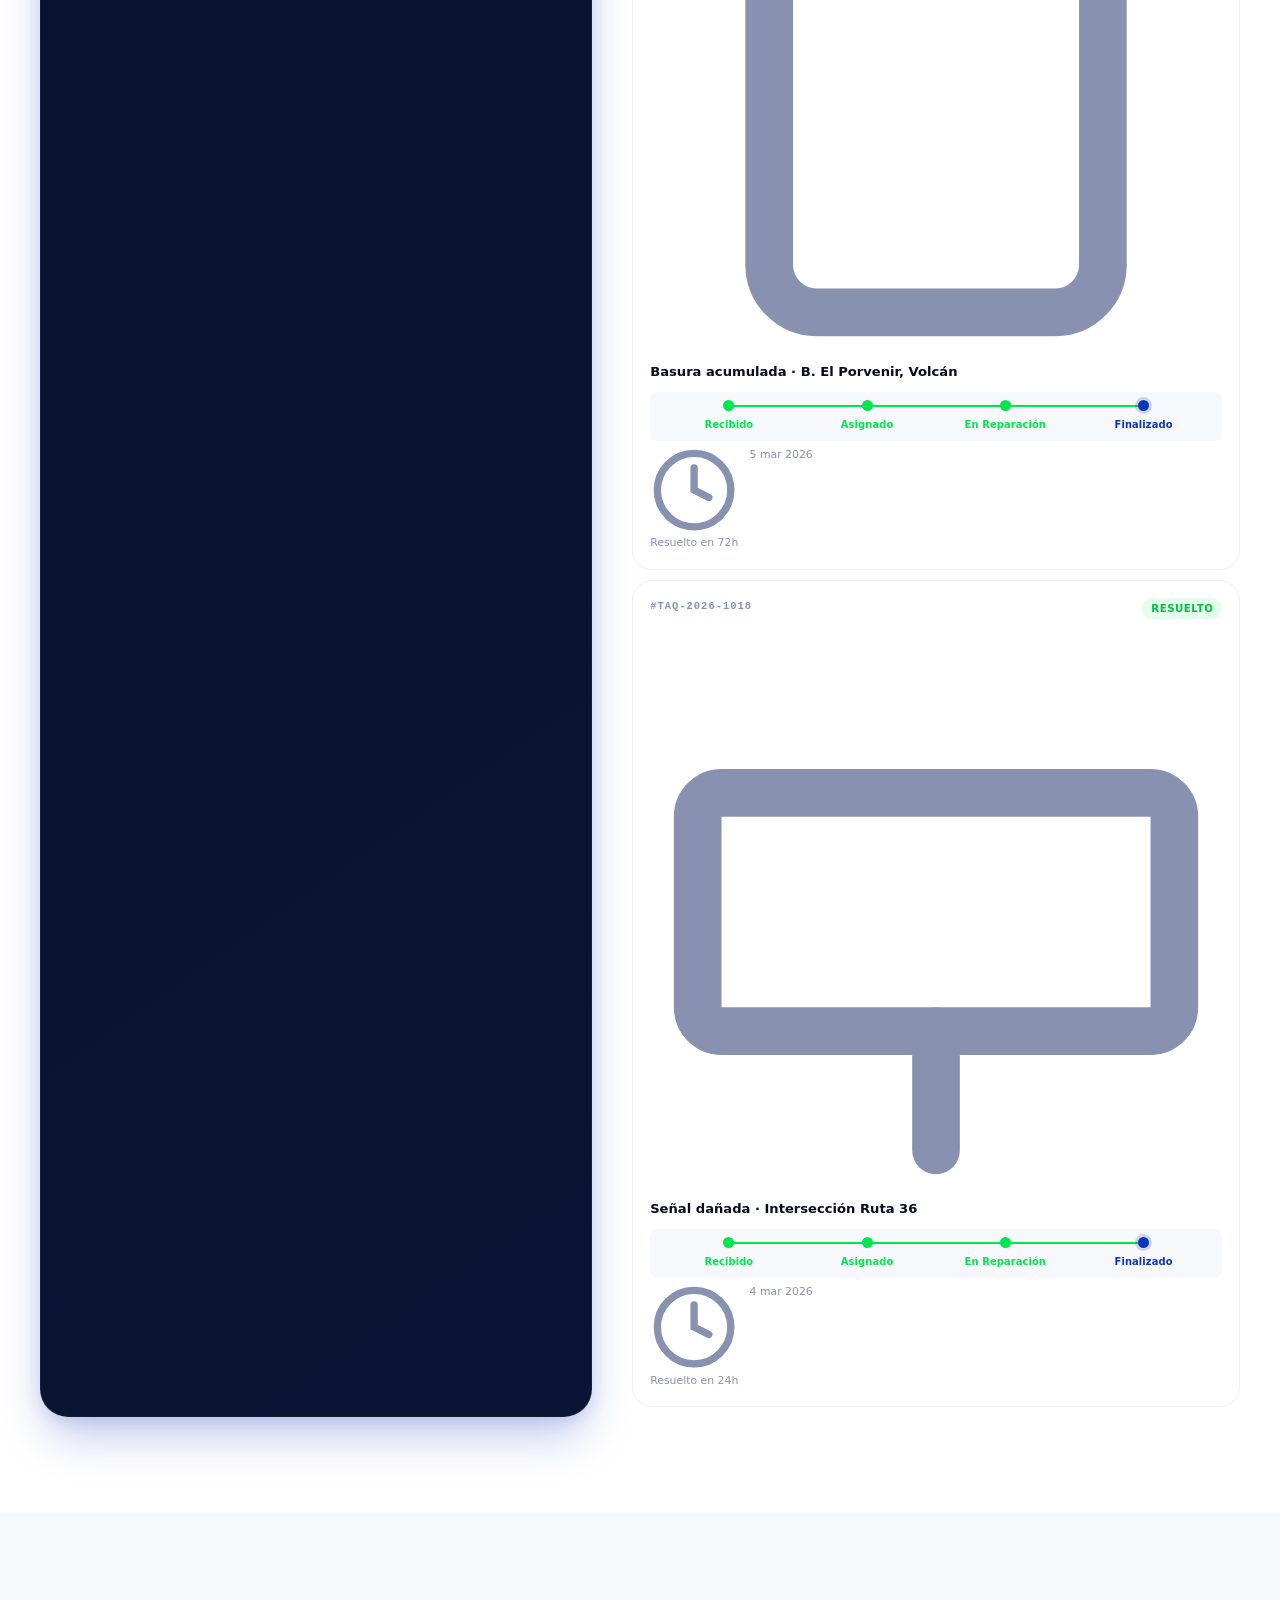
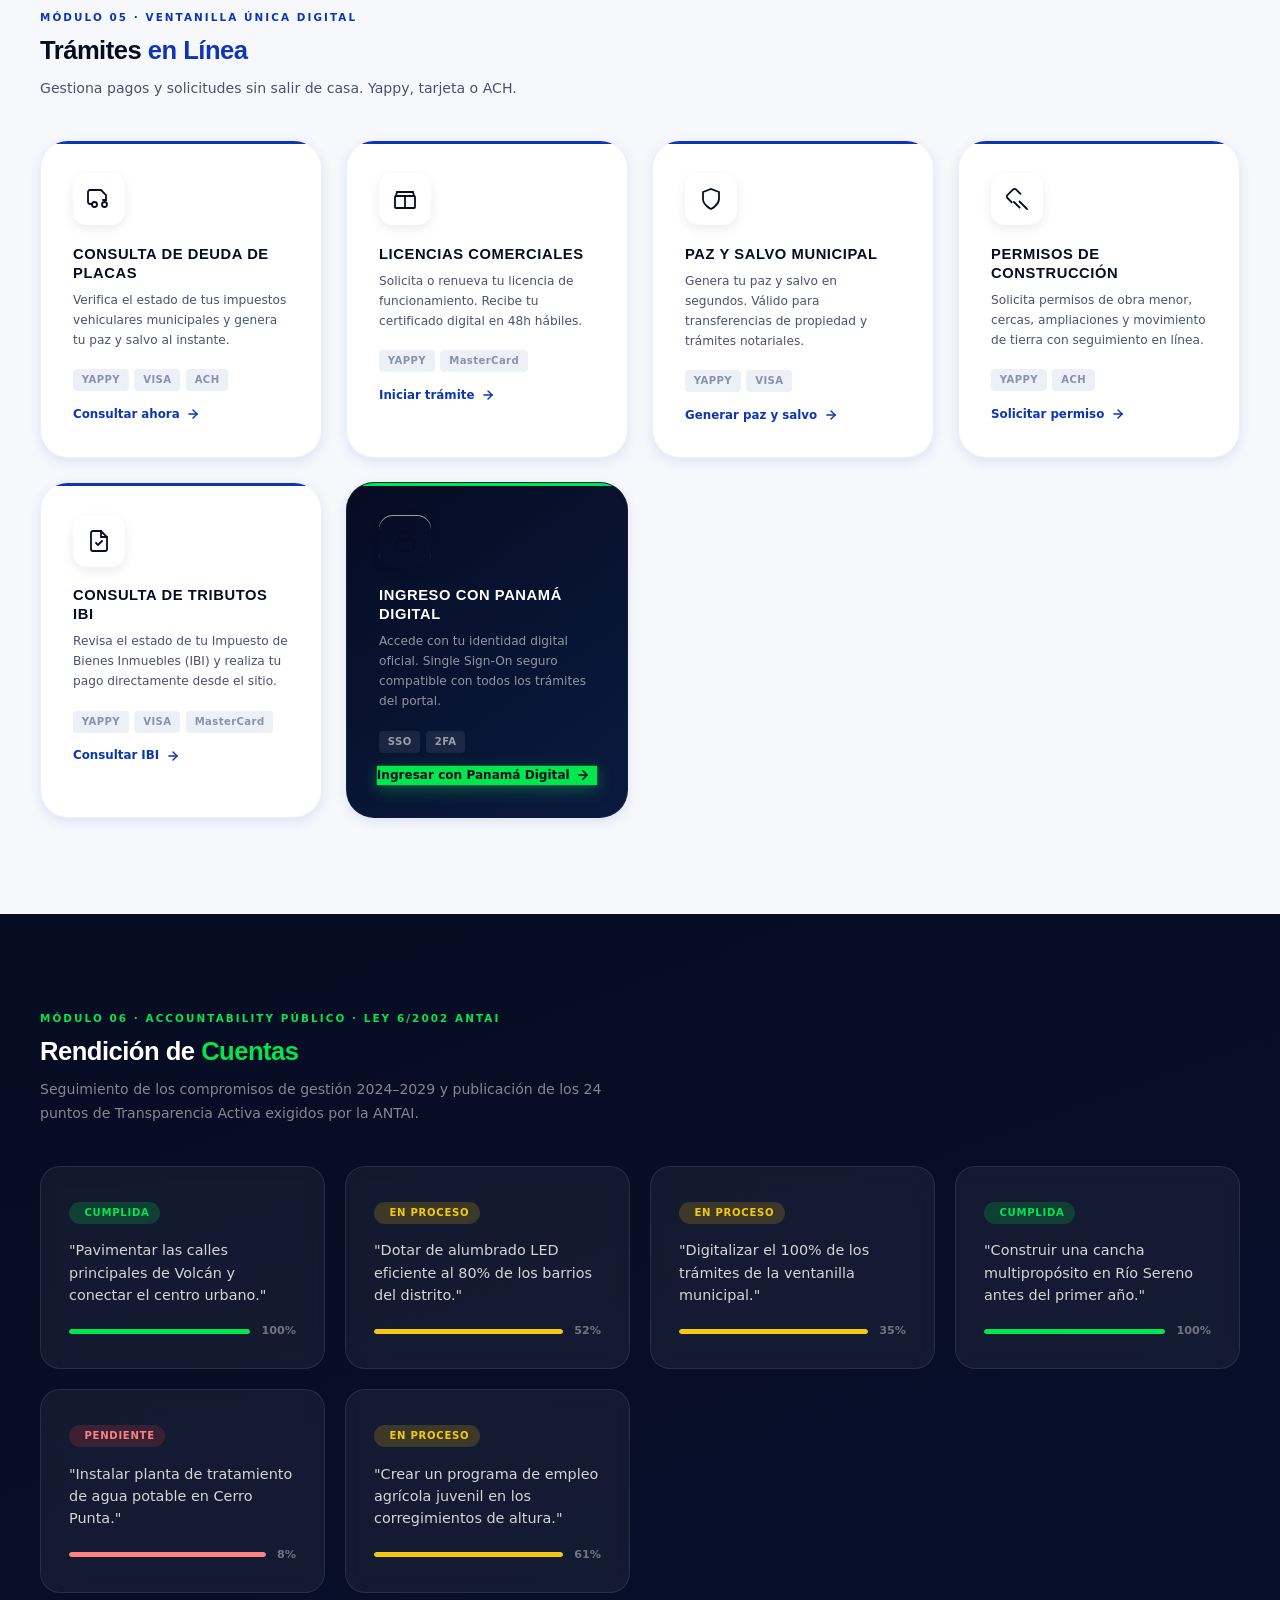
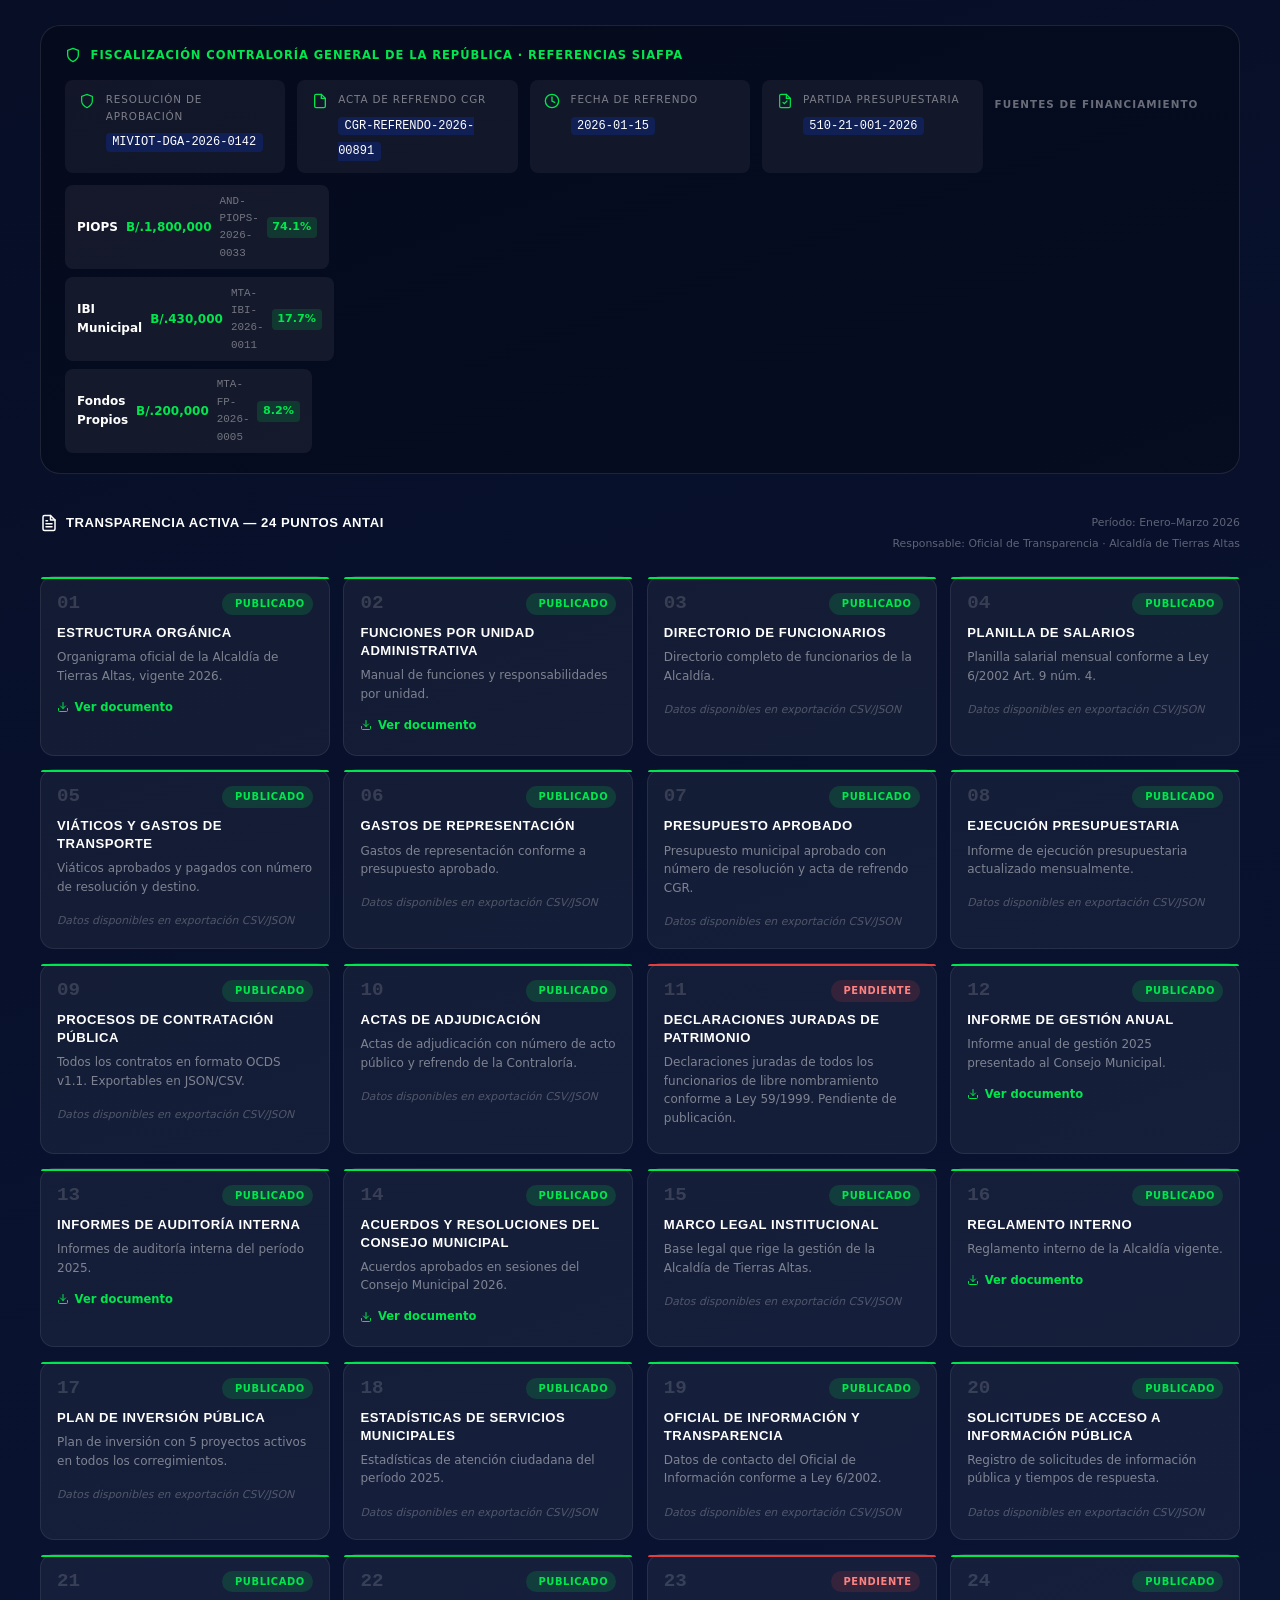
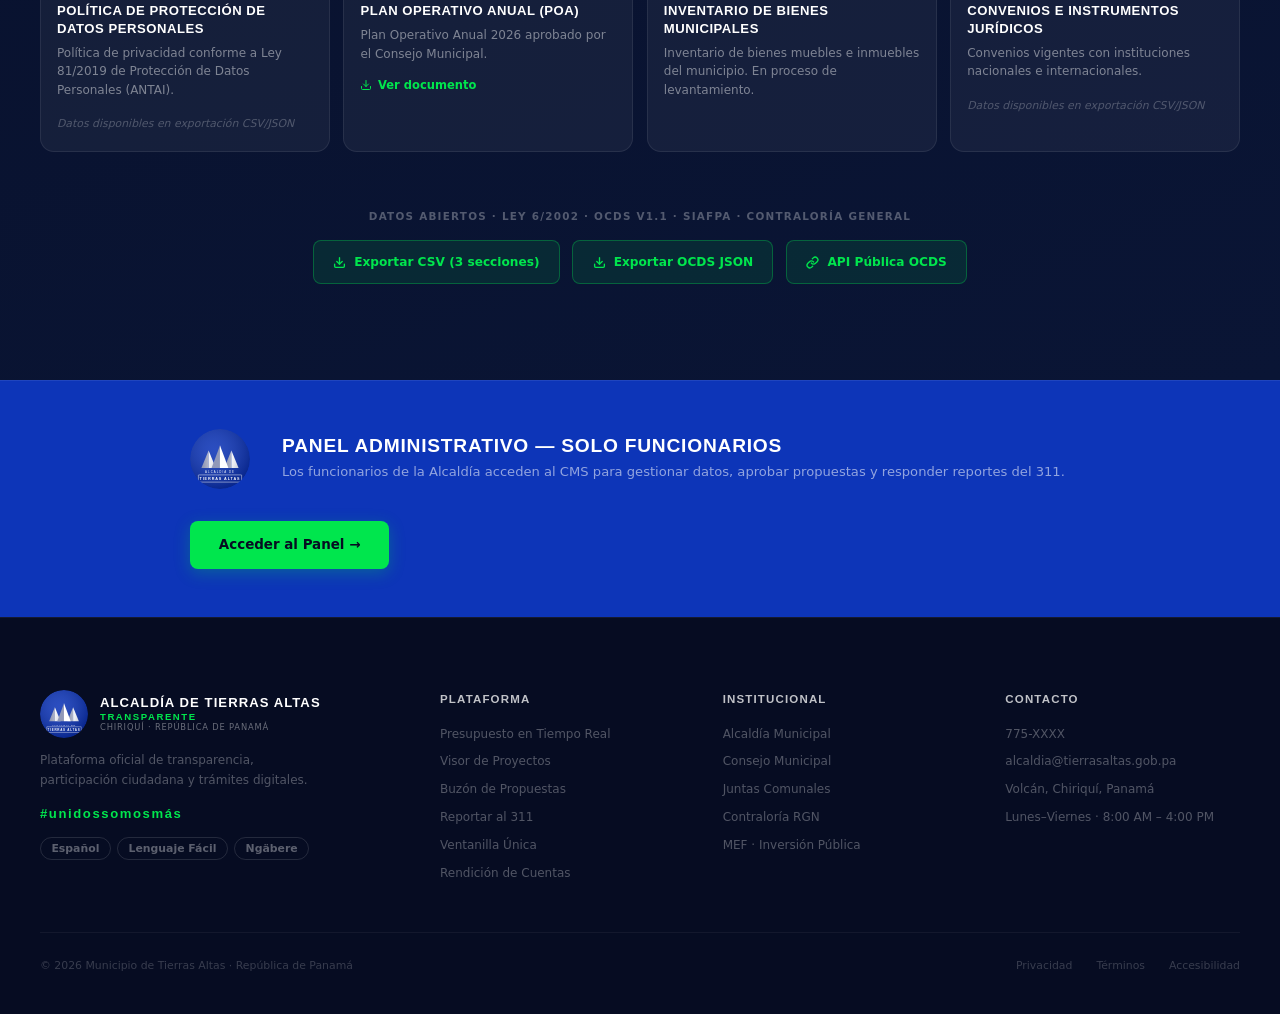
==== commit d64da89a: "Add files via upload" ====
--- a/index.html
+++ b/index.html
@@ -360,7 +360,7 @@
             <div class="leyenda-dot"><div class="leyenda-circle" style="background:#e53e3e"></div>Detenido</div>
           </div>
         </div>
-        <svg class="mapa-svg" id="mapaSVG" viewBox="0 0 600 420" xmlns="http://www.w3.org/2000/svg" role="img" aria-hidden="true"></svg>
+        <svg class="mapa-svg" id="mapaSVG" width="100%" height="100%" viewBox="0 0 600 420" xmlns="http://www.w3.org/2000/svg" role="img" aria-hidden="true"></svg>
         <div class="mapa-info-banner" id="mapaInfoBanner" role="region" aria-live="polite" aria-label="Proyecto seleccionado">
           <div class="info-titulo" id="mapaInfoTitulo">Selecciona un proyecto</div>
           <div class="info-grid">
--- a/css/base.css
+++ b/css/base.css
@@ -44,7 +44,7 @@
 }
 
 *,*::before,*::after { margin:0; padding:0; box-sizing:border-box }
-html { scroll-behavior:smooth; font-size:16px; }
+html { scroll-behavior:smooth; font-size:16px; overflow-x:hidden; }
 body {
   font-family: var(--f-body);
   background: var(--off-white);
@@ -52,6 +52,7 @@
   overflow-x: hidden;
   -webkit-font-smoothing: antialiased;
   line-height: 1.6;
+  max-width: 100vw;
 }
 
 /* Subtle mesh bg */
--- a/css/layout.css
+++ b/css/layout.css
@@ -6,11 +6,12 @@
 .alert-strip {
   position: fixed; top:0; left:0; right:0; z-index:1100;
   display:flex; align-items:center; justify-content:center; gap:1rem;
-  padding:.55rem 3rem;
+  padding:.55rem 2.5rem .55rem 1.5rem;
   background: var(--azul);
   border-bottom: 1px solid rgba(255,255,255,.12);
   font-size:.75rem; font-weight:600; color:rgba(255,255,255,.9);
   letter-spacing:.02em;
+  width: 100%;
 }
 .alert-strip strong { color:var(--verde); }
 .alert-close { position:absolute; right:1.25rem; color:rgba(255,255,255,.5); font-size:.85rem; cursor:pointer; transition:color .2s; }
@@ -260,7 +261,7 @@
 }
 
 /* ── SECTIONS ── */
-.section-module { padding:6rem 2.5rem; position:relative; }
+.section-module { padding:6rem 2.5rem; position:relative; overflow-x:hidden; }
 .section-module:nth-child(even) { background:#fff; }
 .section-module:nth-child(odd) { background:var(--off-white); }
 .section-azul {
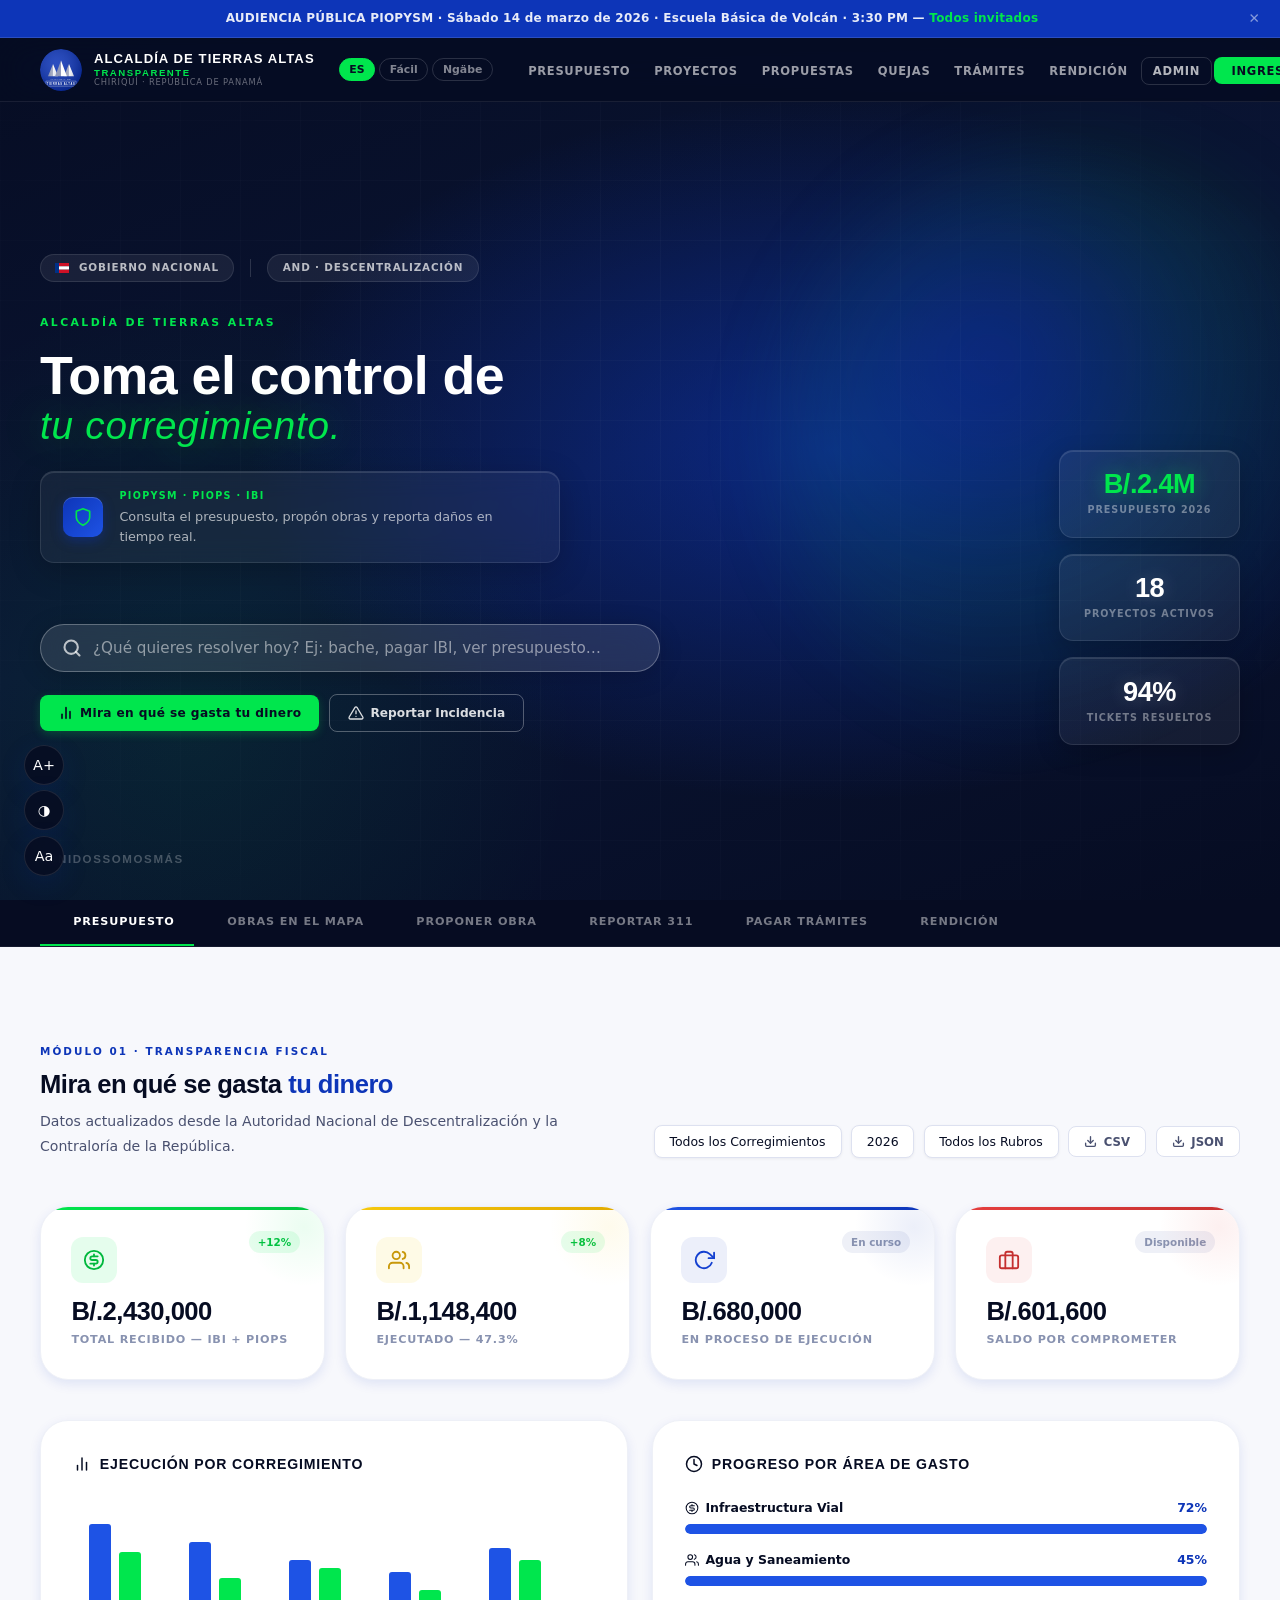
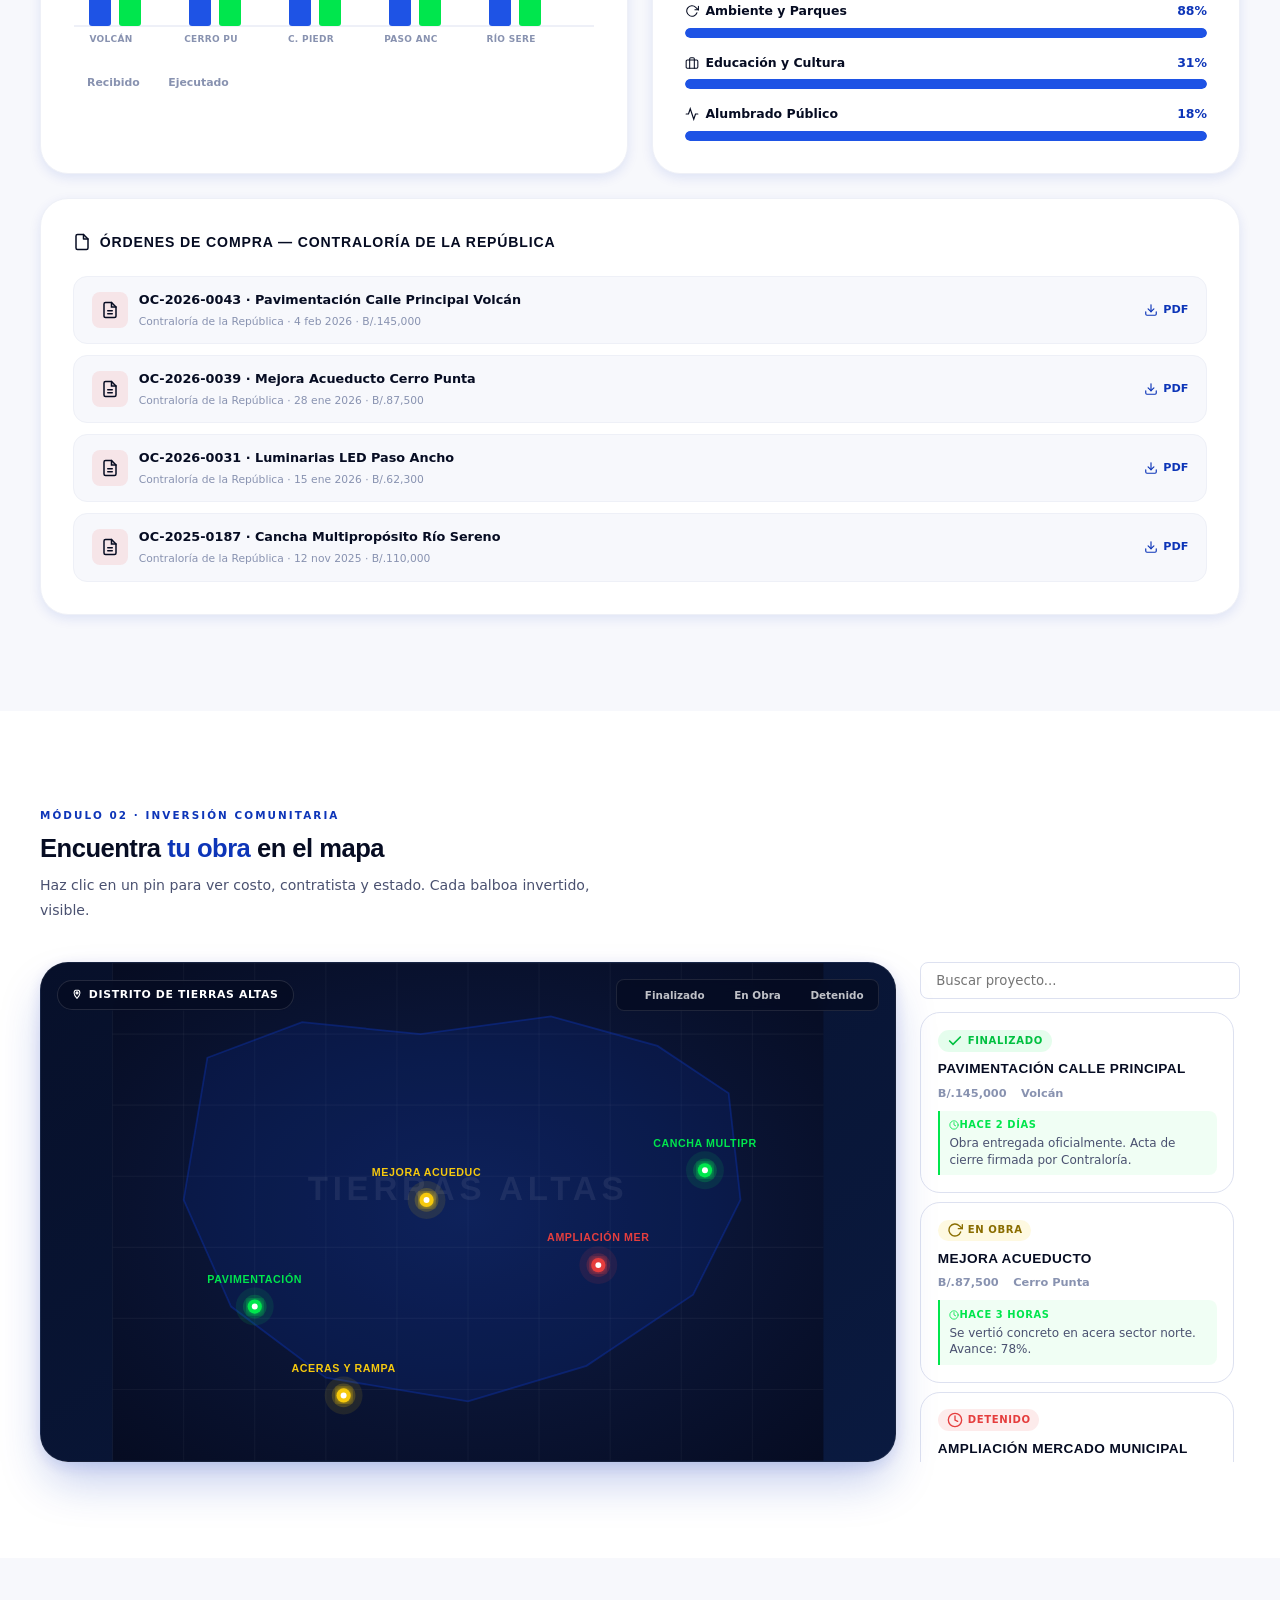
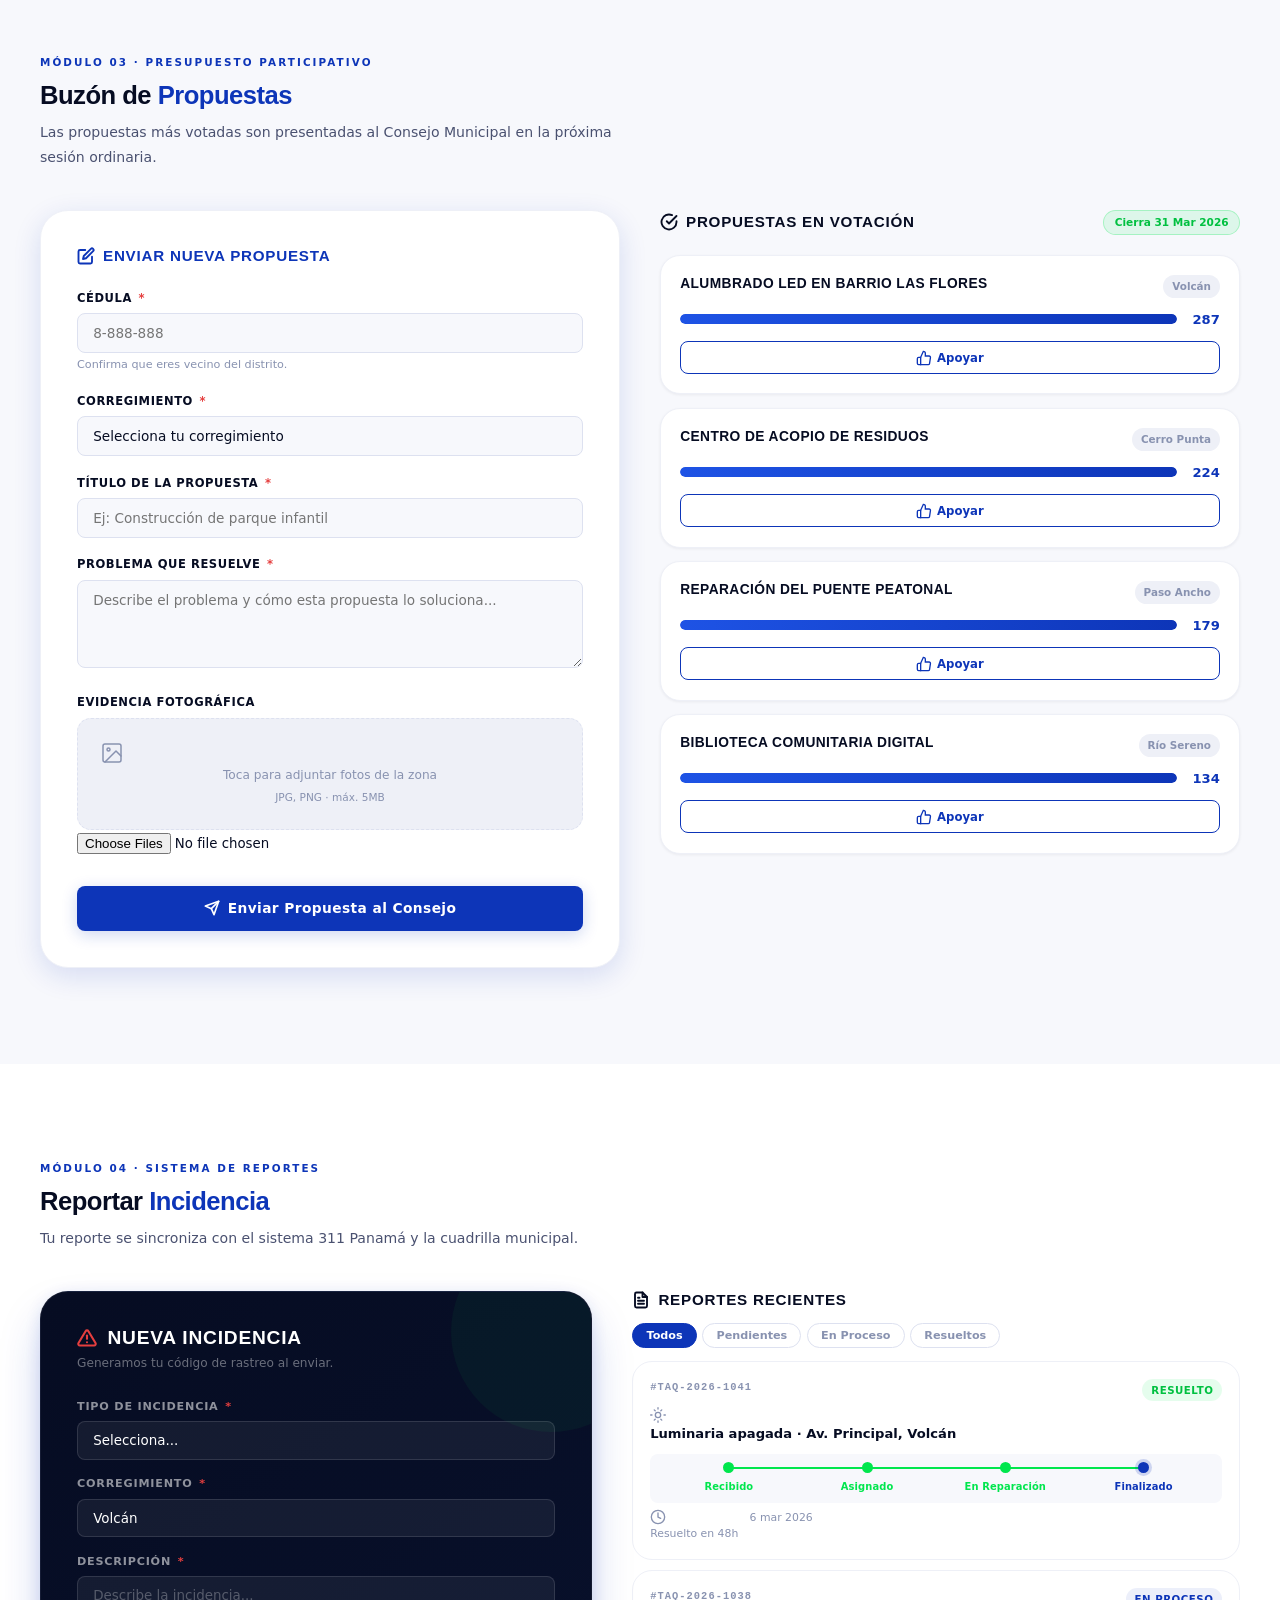
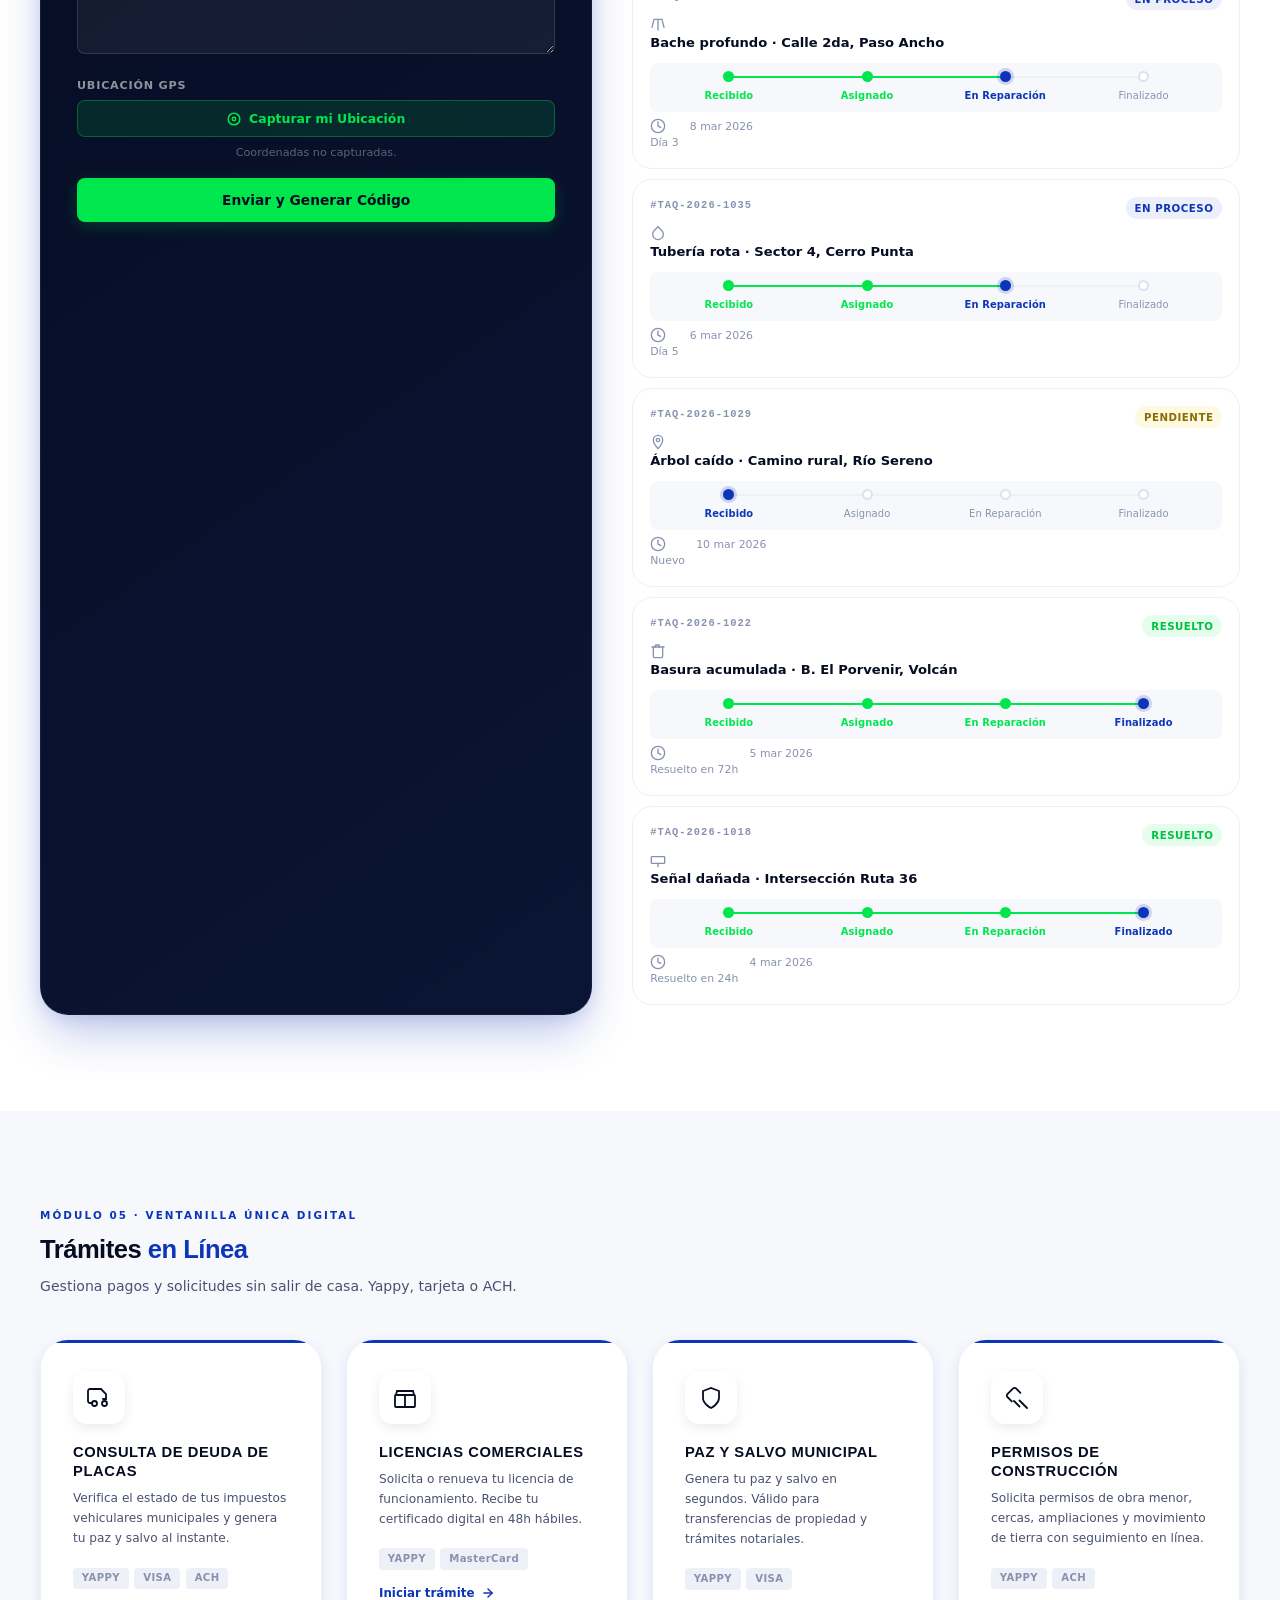
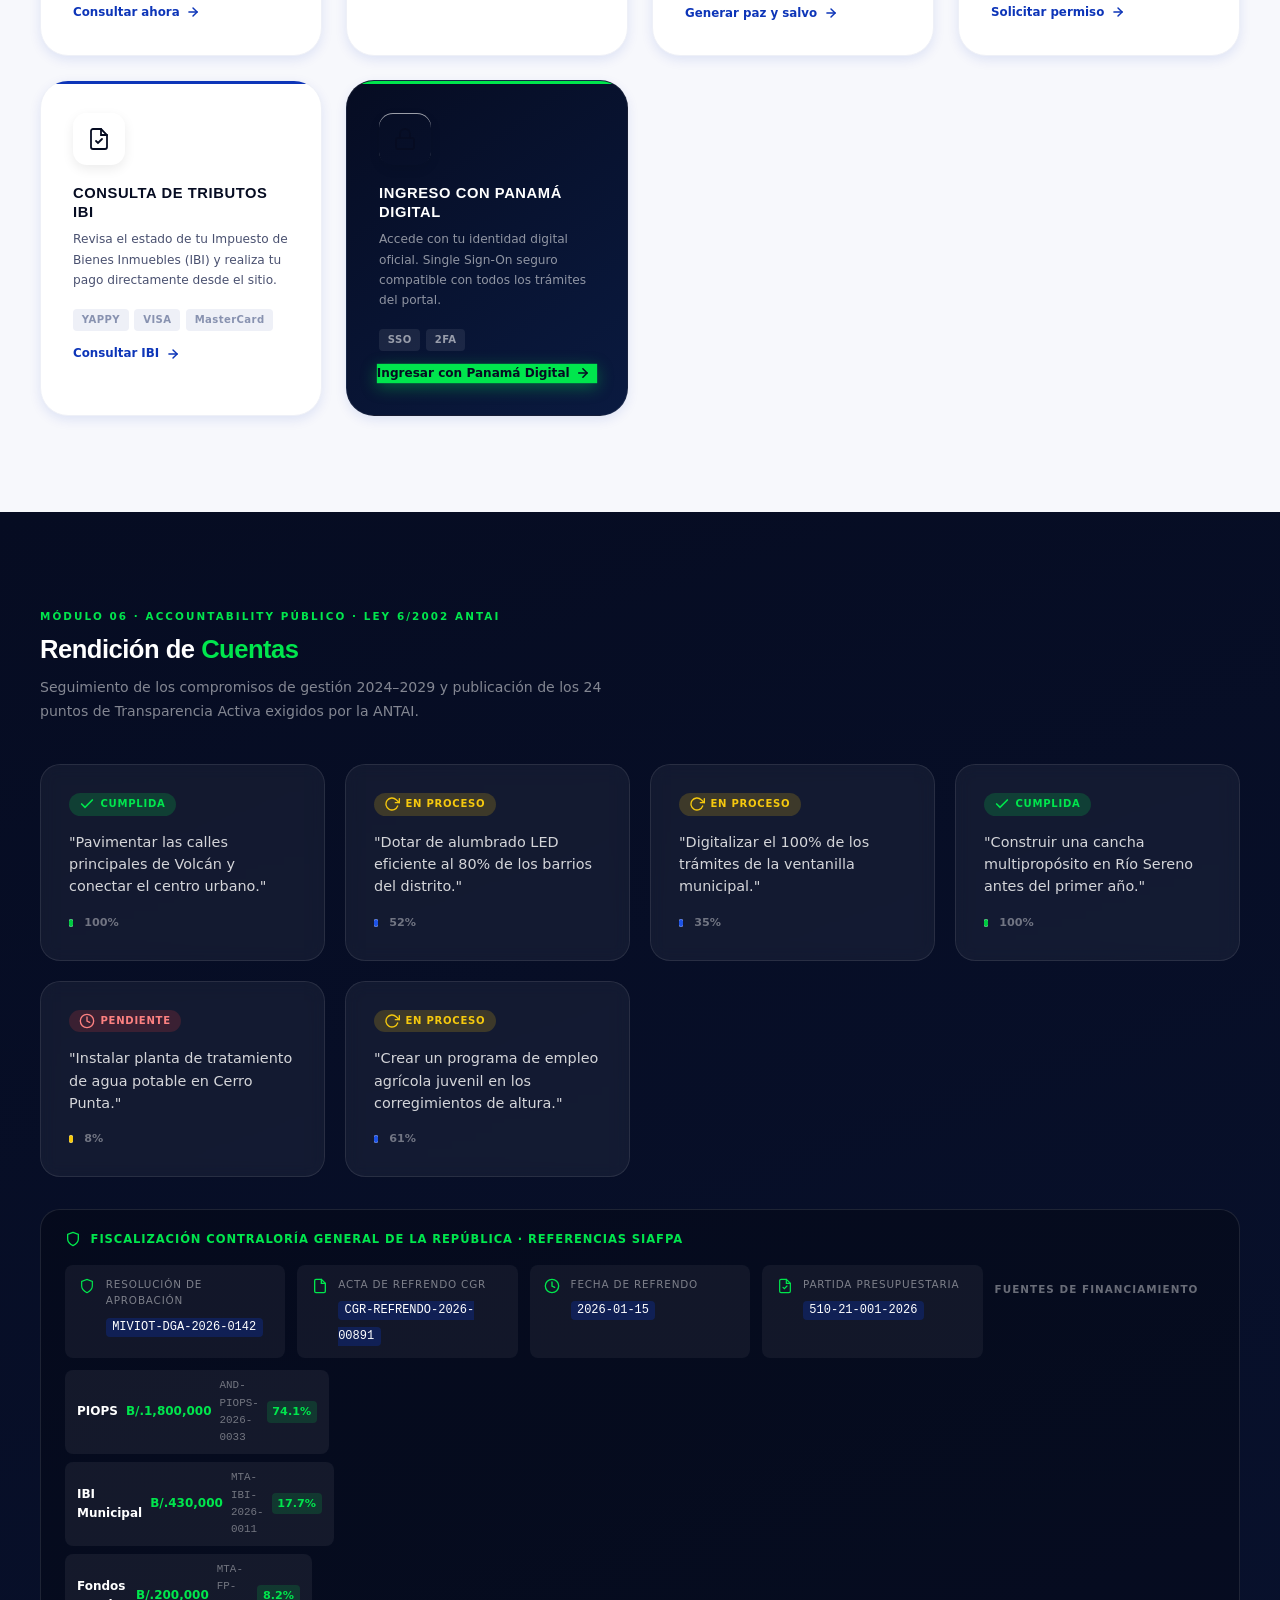
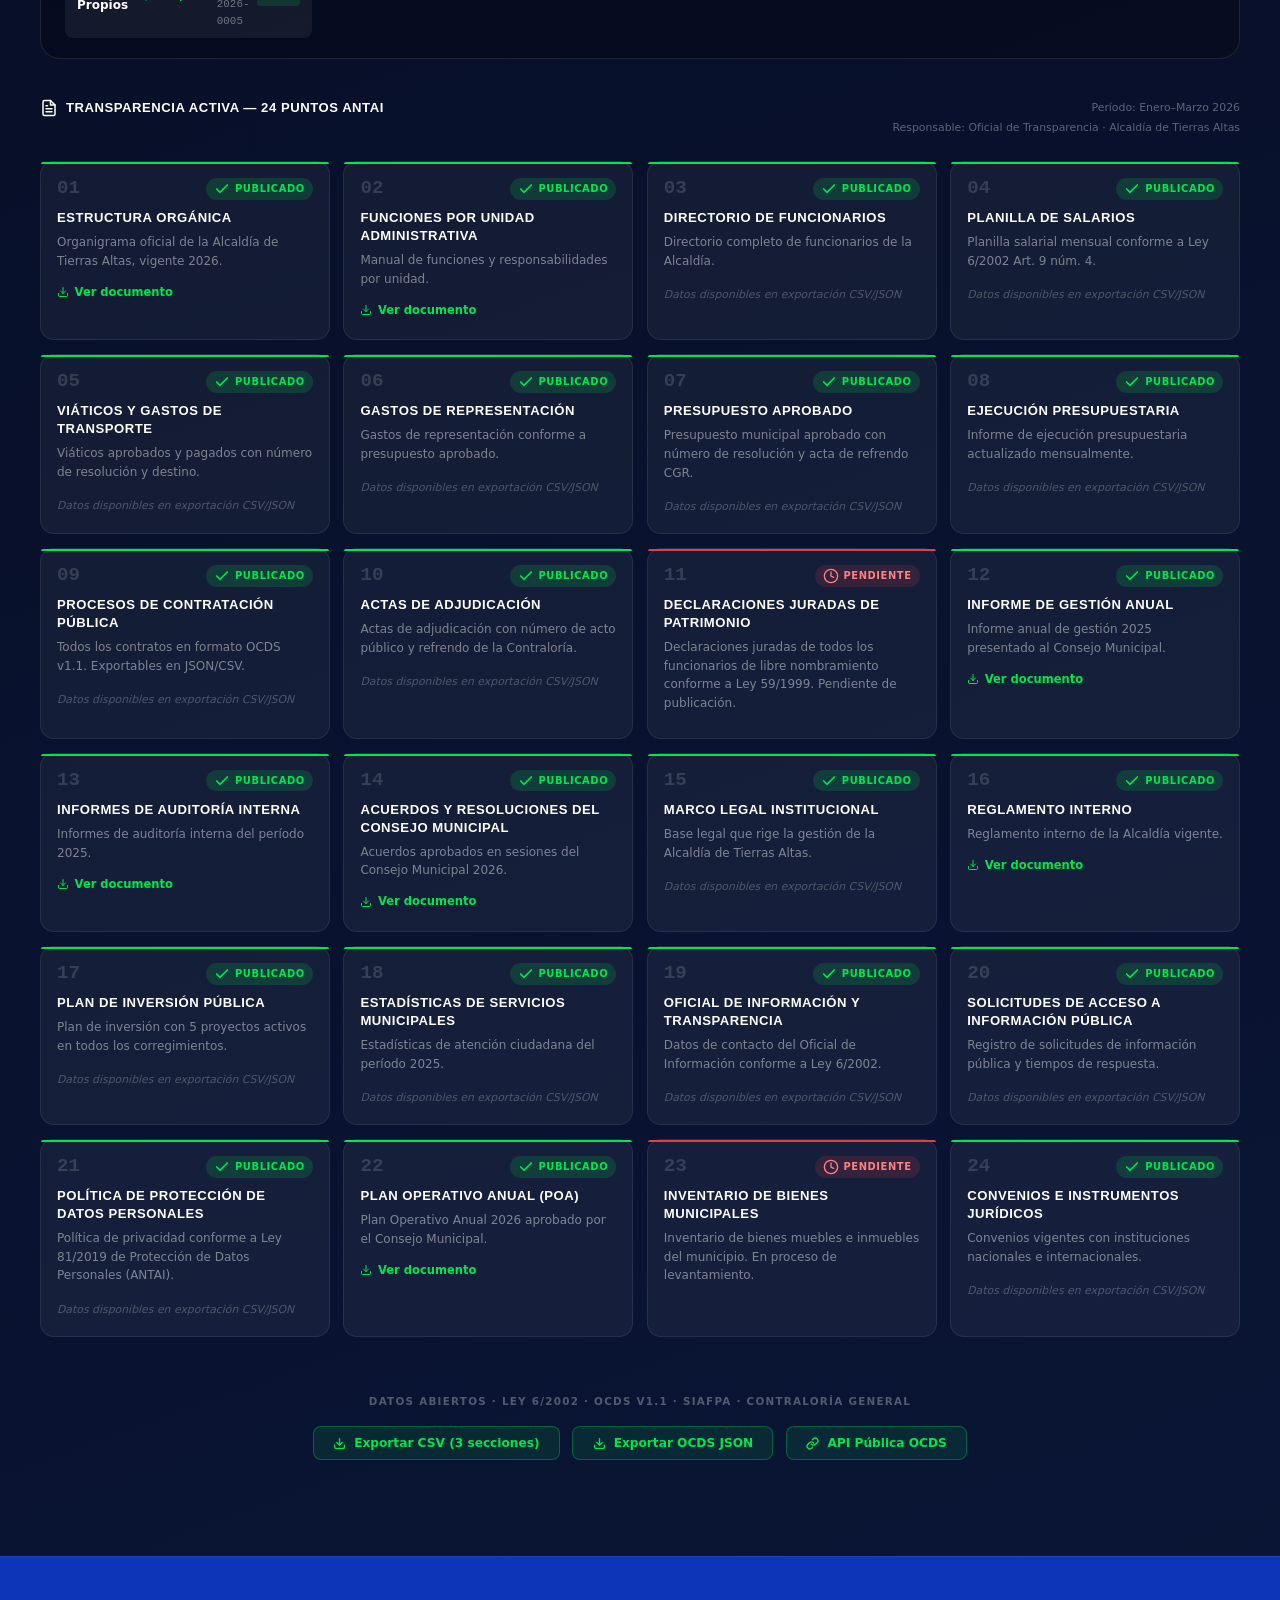
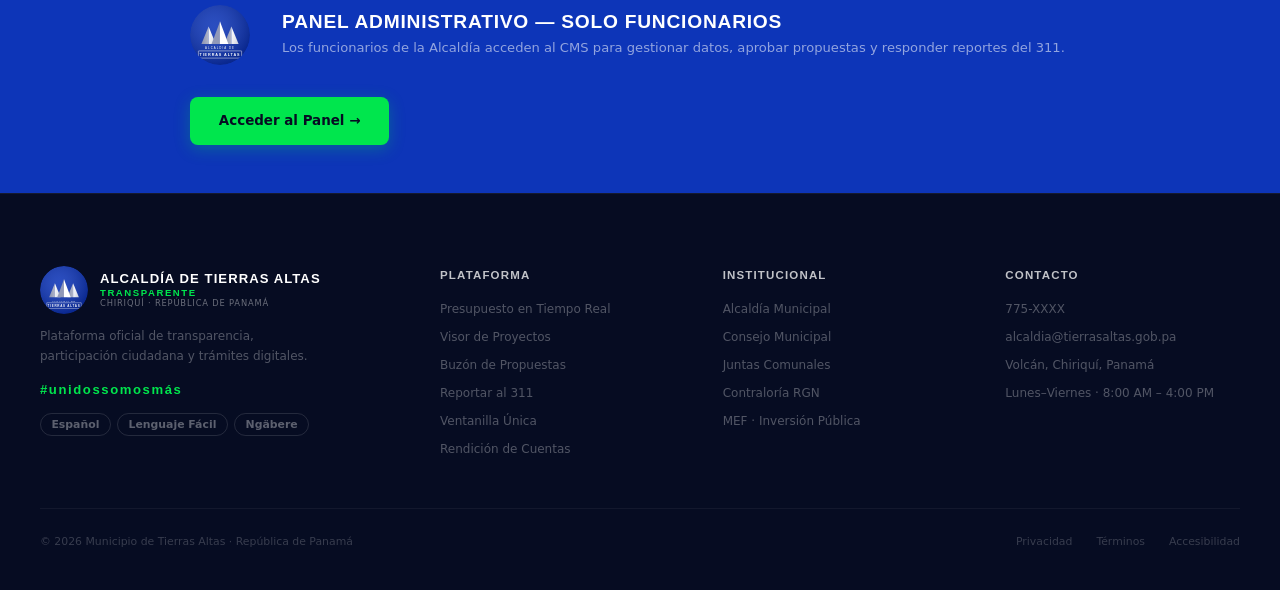
==== commit cd281d01: "Add files via upload" ====
--- a/index.html
+++ b/index.html
@@ -45,11 +45,16 @@
   <link rel="icon" href="favicon.svg" type="image/svg+xml">
   <link rel="apple-touch-icon" href="logo.svg">
   <link rel="preconnect" href="https://fonts.googleapis.com">
-  <link href="https://fonts.googleapis.com/css2?family=Syne:wght@400;600;700;800&family=Plus+Jakarta+Sans:wght@300;400;500;600;700&family=JetBrains+Mono:wght@400;500&display=swap" rel="stylesheet">
+  <link rel="preconnect" href="https://fonts.gstatic.com" crossorigin>
+  <!-- Preload fuente principal — evita FOUT en conexiones lentas -->
+  <link rel="preload" href="https://fonts.googleapis.com/css2?family=Syne:wght@400;600;700;800&family=Plus+Jakarta+Sans:wght@300;400;500;600;700&family=JetBrains+Mono:wght@400;500&display=swap" as="style" onload="this.onload=null;this.rel='stylesheet'">
+  <noscript><link href="https://fonts.googleapis.com/css2?family=Syne:wght@400;600;700;800&family=Plus+Jakarta+Sans:wght@300;400;500;600;700&family=JetBrains+Mono:wght@400;500&display=swap" rel="stylesheet"></noscript>
+  <!-- CSS crítico cargado normalmente; no-crítico con media trick -->
   <link rel="stylesheet" href="css/base.css">
+  <link rel="stylesheet" href="css/layout.css">
   <link rel="stylesheet" href="css/components.css">
-  <link rel="stylesheet" href="css/layout.css">
-  <link rel="stylesheet" href="css/accessibility.css">
+  <link rel="stylesheet" href="css/accessibility.css" media="print" onload="this.media='all'">
+  <noscript><link rel="stylesheet" href="css/accessibility.css"></noscript>
 </head>
 <body>
 
@@ -723,15 +728,19 @@
     <button class="a11y-btn" id="btnLangSimpleA11y" data-tooltip="Lenguaje fácil" aria-label="Lenguaje fácil">Aa</button>
   </div>
 
-  <script src="js/seguridad.js"></script>
-  <script src="api/servicios_externos.js"></script>
-  <script src="api/core_logic.js"></script>
-  <script src="api/export.js"></script>
-  <script src="tramites/pagos.js"></script>
-  <script src="js/data.js"></script>
-  <script src="js/i18n.js"></script>
-  <script src="js/app.js"></script>
-  <script src="js/sw-register.js"></script>
+  <!-- Scripts con defer: se descargan en paralelo sin bloquear el renderizado.
+       Orden de ejecución garantizado por el navegador al terminar el HTML.
+       Crítico para redes 3G rurales — evita 3.7s de bloqueo de renderizado. -->
+  <script src="js/data.js"                defer></script>
+  <script src="js/i18n.js"               defer></script>
+  <script src="js/seguridad.js"          defer></script>
+  <script src="js/app.js"                defer></script>
+  <script src="js/sw-register.js"        defer></script>
+  <!-- Módulos secundarios: se cargan después del núcleo -->
+  <script src="api/servicios_externos.js" defer></script>
+  <script src="api/core_logic.js"         defer></script>
+  <script src="api/export.js"             defer></script>
+  <script src="tramites/pagos.js"         defer></script>
 
   <!-- Live region para anuncios de lectores de pantalla (WCAG 4.1.3) -->
   <div id="mapa-live-region" class="sr-only" role="status" aria-live="polite" aria-atomic="true"></div>
--- a/css/components.css
+++ b/css/components.css
@@ -230,14 +230,14 @@
   color:var(--negro); display:flex; align-items:center; gap:.55rem;
 }
 .chart-title svg { width:18px; height:18px; flex-shrink:0; }
-.bar-chart { display:flex; align-items:flex-end; gap:.75rem; height:150px; padding-top:.75rem; }
-.bar-group { flex:1; display:flex; flex-direction:column; align-items:center; gap:.35rem; }
-.bar-wrap  { width:100%; display:flex; gap:3px; align-items:flex-end; height:120px; }
-.bar {
-  flex:1; border-radius:4px 4px 0 0; cursor:default; min-height:4px;
-  transition:opacity .2s, filter .2s;
-}
-.bar:hover { filter:brightness(1.15); opacity:.85; }
+.bar-chart {
+  width: 100%;
+  overflow-x: auto;
+  overflow-y: visible;
+  padding: .5rem 0 .25rem;
+  min-height: 120px;
+}
+.bar-chart svg { display: block; min-width: 280px; }
 .bar-label { font-size:.6rem; color:var(--gris-400); text-align:center; font-weight:600; text-transform:uppercase; letter-spacing:.04em; }
 .bar-legend { display:flex; gap:.9rem; margin-top:.85rem; flex-wrap:wrap; }
 .legend-item { display:flex; align-items:center; gap:.38rem; font-size:.68rem; color:var(--gris-400); font-weight:600; }
@@ -247,8 +247,7 @@
 .progress-name { font-weight:600; color:var(--negro); display:flex; align-items:center; gap:.4rem; }
 .progress-name svg { width:14px; height:14px; }
 .progress-pct { font-weight:700; color:var(--azul); }
-.progress-bar-bg { height:8px; background:var(--gris-100); border-radius:100px; overflow:hidden; }
-.progress-bar-fill { height:100%; border-radius:100px; transition:width 1.5s cubic-bezier(.4,0,.2,1); }
+/* progress-bar styles → see animation block below */
 
 /* ── DOCS ── */
 .doc-list { display:flex; flex-direction:column; gap:.65rem; margin-top:.25rem; }
@@ -289,15 +288,16 @@
 .voto-card {
   background:#fff; border-radius:var(--r-lg); padding:1.2rem;
   box-shadow:var(--shadow-xs); border:1.5px solid var(--gris-100); transition:var(--t);
+  overflow:hidden;
 }
 .voto-card:hover { transform:translateY(-2px); box-shadow:var(--shadow-md); }
-.voto-header { display:flex; justify-content:space-between; align-items:flex-start; margin-bottom:.7rem; }
-.voto-nombre { font-family:var(--f-display); font-size:.86rem; font-weight:700; line-height:1.3; max-width:74%; text-transform:uppercase; letter-spacing:.03em; }
-.voto-zona { font-size:.65rem; color:var(--gris-400); background:var(--gris-100); padding:.18rem .55rem; border-radius:100px; white-space:nowrap; font-weight:700; }
+.voto-header { display:flex; justify-content:space-between; align-items:flex-start; margin-bottom:.7rem; gap:.5rem; }
+.voto-nombre { font-family:var(--f-display); font-size:.86rem; font-weight:700; line-height:1.3; flex:1; text-transform:uppercase; letter-spacing:.03em; }
+.voto-zona { font-size:.65rem; color:var(--gris-400); background:var(--gris-100); padding:.18rem .55rem; border-radius:100px; white-space:nowrap; font-weight:700; flex-shrink:0; }
 .voto-bar-wrap { display:flex; align-items:center; gap:.7rem; margin-bottom:.7rem; }
-.voto-bar-bg { flex:1; height:7px; background:var(--gris-100); border-radius:100px; overflow:hidden; }
-.voto-bar-fill { height:100%; background:linear-gradient(90deg, var(--azul-light), var(--azul)); border-radius:100px; transition:width 1s var(--ease); }
-.voto-count { font-size:.74rem; font-weight:700; color:var(--azul); white-space:nowrap; }
+.voto-bar-bg { flex:1; height:10px; background:#e8ecf8; border-radius:100px; overflow:hidden; }
+.voto-bar-fill { height:100%; background:linear-gradient(90deg, #1e53e5, #0d35b8); border-radius:100px; min-width:4px; }
+.voto-count { font-size:.82rem; font-weight:800; color:#0d35b8; white-space:nowrap; flex-shrink:0; min-width:2rem; text-align:right; }
 .voto-actions { display:flex; gap:.45rem; }
 .btn-voto {
   flex:1; padding:.48rem; border-radius:var(--r-sm);
@@ -363,11 +363,7 @@
 .promesa-estado.pendiente{ background:rgba(229,62,62,.18); color:#fc8181; }
 .promesa-texto { font-size:.9rem; color:rgba(255,255,255,.82); line-height:1.55; margin-bottom:1rem; }
 .promesa-avance { display:flex; align-items:center; gap:.7rem; }
-.promesa-bar-bg { flex:1; height:5px; background:rgba(255,255,255,.1); border-radius:100px; overflow:hidden; }
-.promesa-bar-fill { height:100%; border-radius:100px; transition:width 1.5s var(--ease); }
-.promesa-bar-fill.cumplida { background:var(--verde); }
-.promesa-bar-fill.proceso  { background:var(--oro); }
-.promesa-bar-fill.pendiente{ background:#fc8181; }
+/* promesa-bar styles  → see animation block below */
 .promesa-pct { font-size:.7rem; font-weight:700; color:rgba(255,255,255,.4); white-space:nowrap; }
 
 /* ── TICKETS ── */
@@ -694,20 +690,66 @@
 }
 
 /* ── KPI BARS: animación de llenado al hacer scroll ── */
+/* Barras de progreso — colores sólidos, sin dependencia de variables CSS */
+.progress-bar-bg {
+  height: 10px;
+  background: #e8ecf8;
+  border-radius: 100px;
+  overflow: hidden;
+  margin-top: .35rem;
+}
+.progress-bar-fill {
+  height: 100%;
+  border-radius: 100px;
+  min-width: 4px;
+  background: #1e53e5; /* fallback — el JS sobreescribe con el color del rubro */
+}
+
+/* Barras de promesas */
+.promesa-bar-bg {
+  background: #e8ecf8;
+  border-radius: 100px;
+  overflow: hidden;
+  height: 8px;
+}
+.promesa-bar-fill {
+  height: 100%;
+  border-radius: 100px;
+  min-width: 4px;
+}
+.promesa-bar-fill.cumplida { background: #00c940; }
+.promesa-bar-fill.proceso  { background: #1e53e5; }
+.promesa-bar-fill.pendiente{ background: #f6c90e; }
+
+/* Barras de votos */
+.voto-bar-bg {
+  flex: 1;
+  height: 10px;
+  background: #e8ecf8;
+  border-radius: 100px;
+  overflow: hidden;
+}
+.voto-bar-fill {
+  height: 100%;
+  background: linear-gradient(90deg, #1e53e5, #0d35b8);
+  border-radius: 100px;
+  min-width: 4px;
+}
+
+/* Animación de entrada — scaleX con transform-origin left */
 .progress-bar-fill,
 .promesa-bar-fill,
 .voto-bar-fill {
-  transform-origin: left;
-  animation: none;
+  transform-origin: left center;
 }
 .animate-bar .progress-bar-fill,
 .animate-bar .promesa-bar-fill,
 .animate-bar .voto-bar-fill {
-  animation: fillBar .9s cubic-bezier(.22,1,.36,1) forwards;
+  animation: fillBar 1.1s cubic-bezier(.22,1,.36,1) both;
 }
 @keyframes fillBar {
-  from { clip-path: inset(0 100% 0 0); }
-  to   { clip-path: inset(0 0% 0 0); }
+  from { transform: scaleX(0); }
+  to   { transform: scaleX(1); }
 }
 
 /* ══════════════════════════════════════════════════════════════
